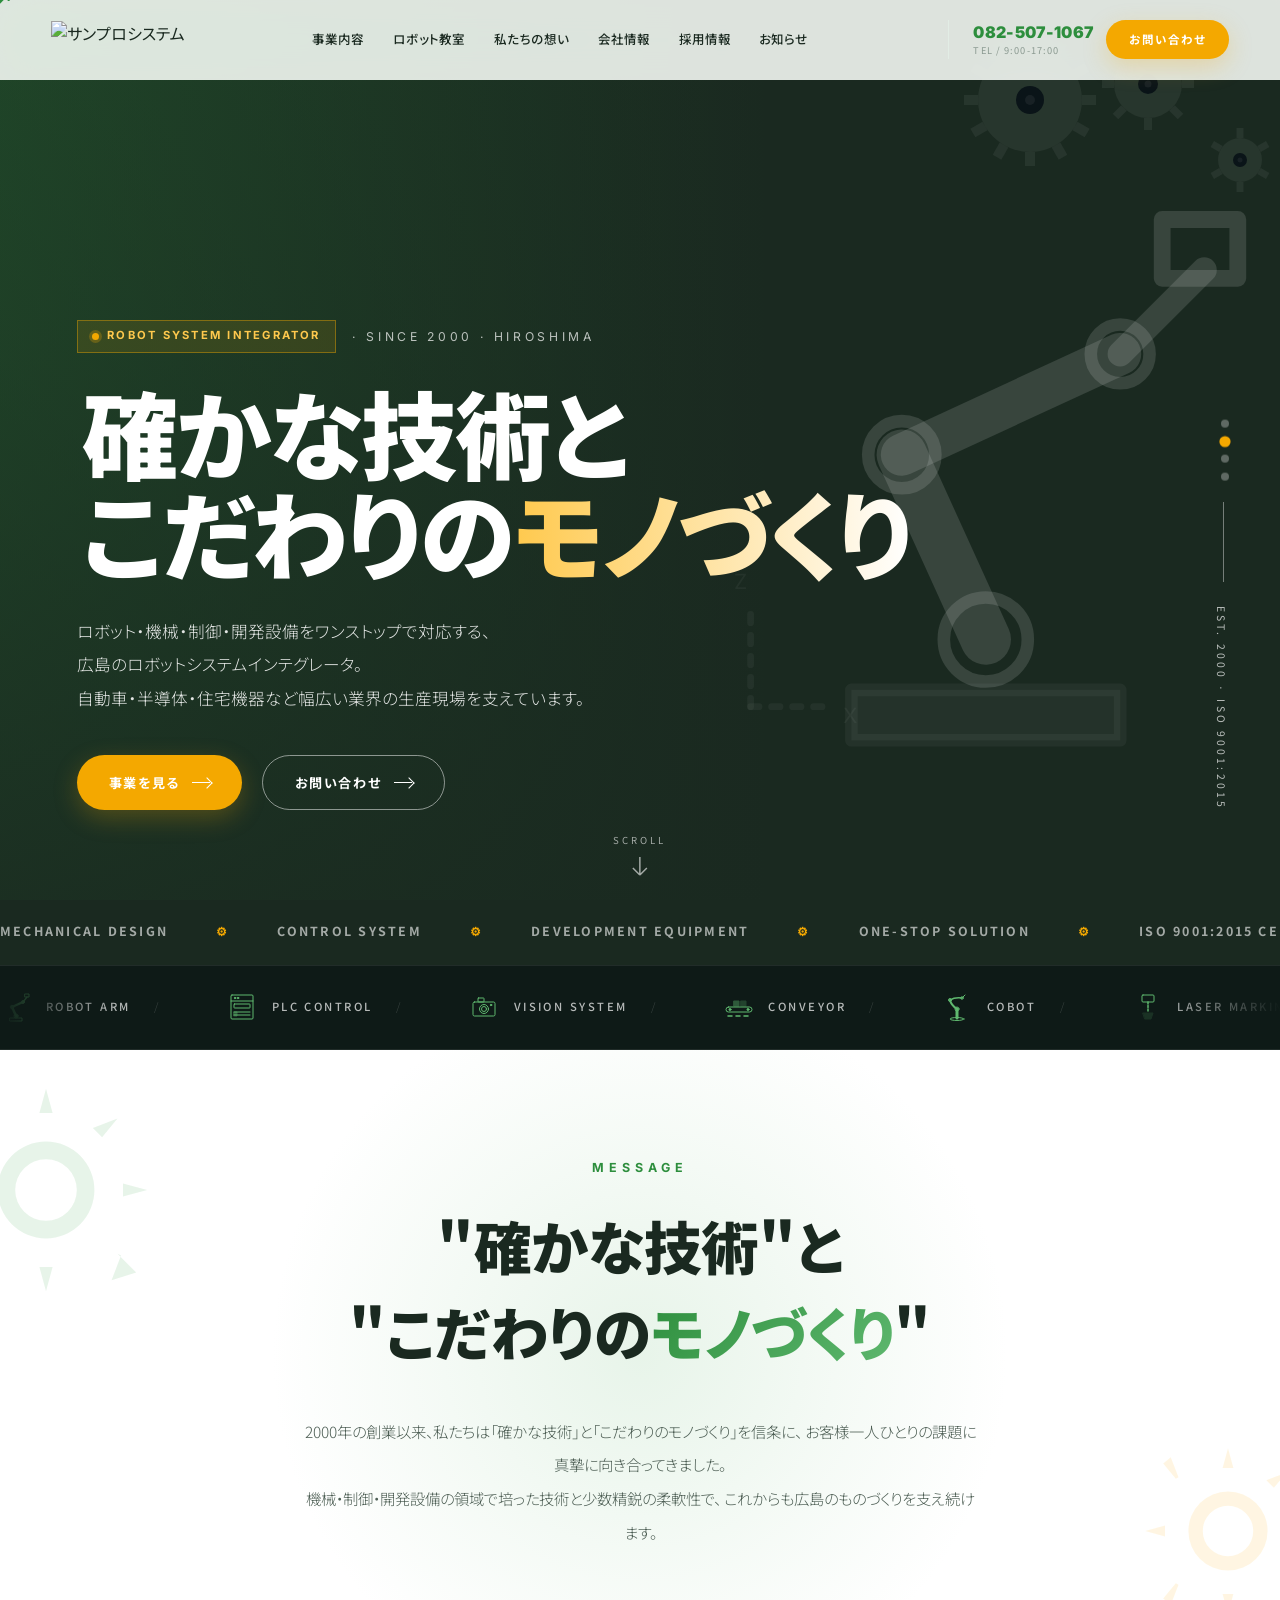
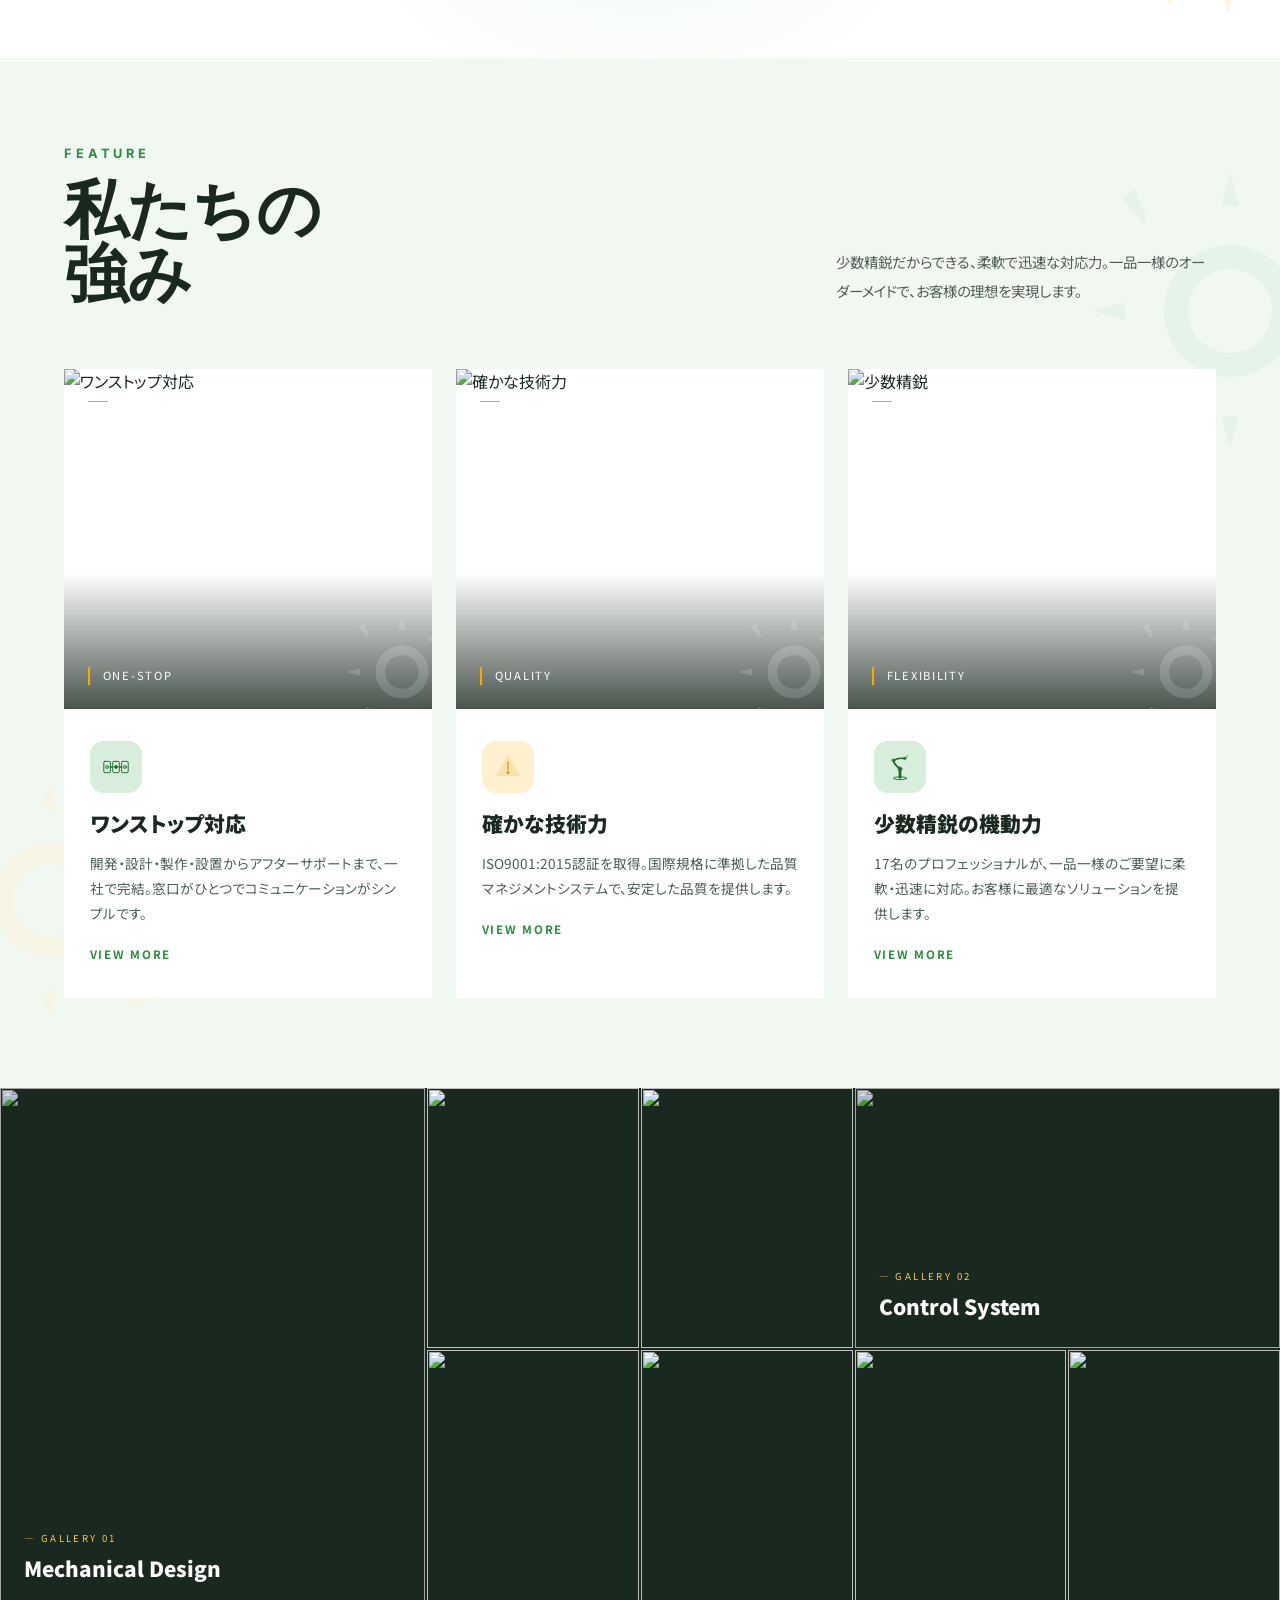
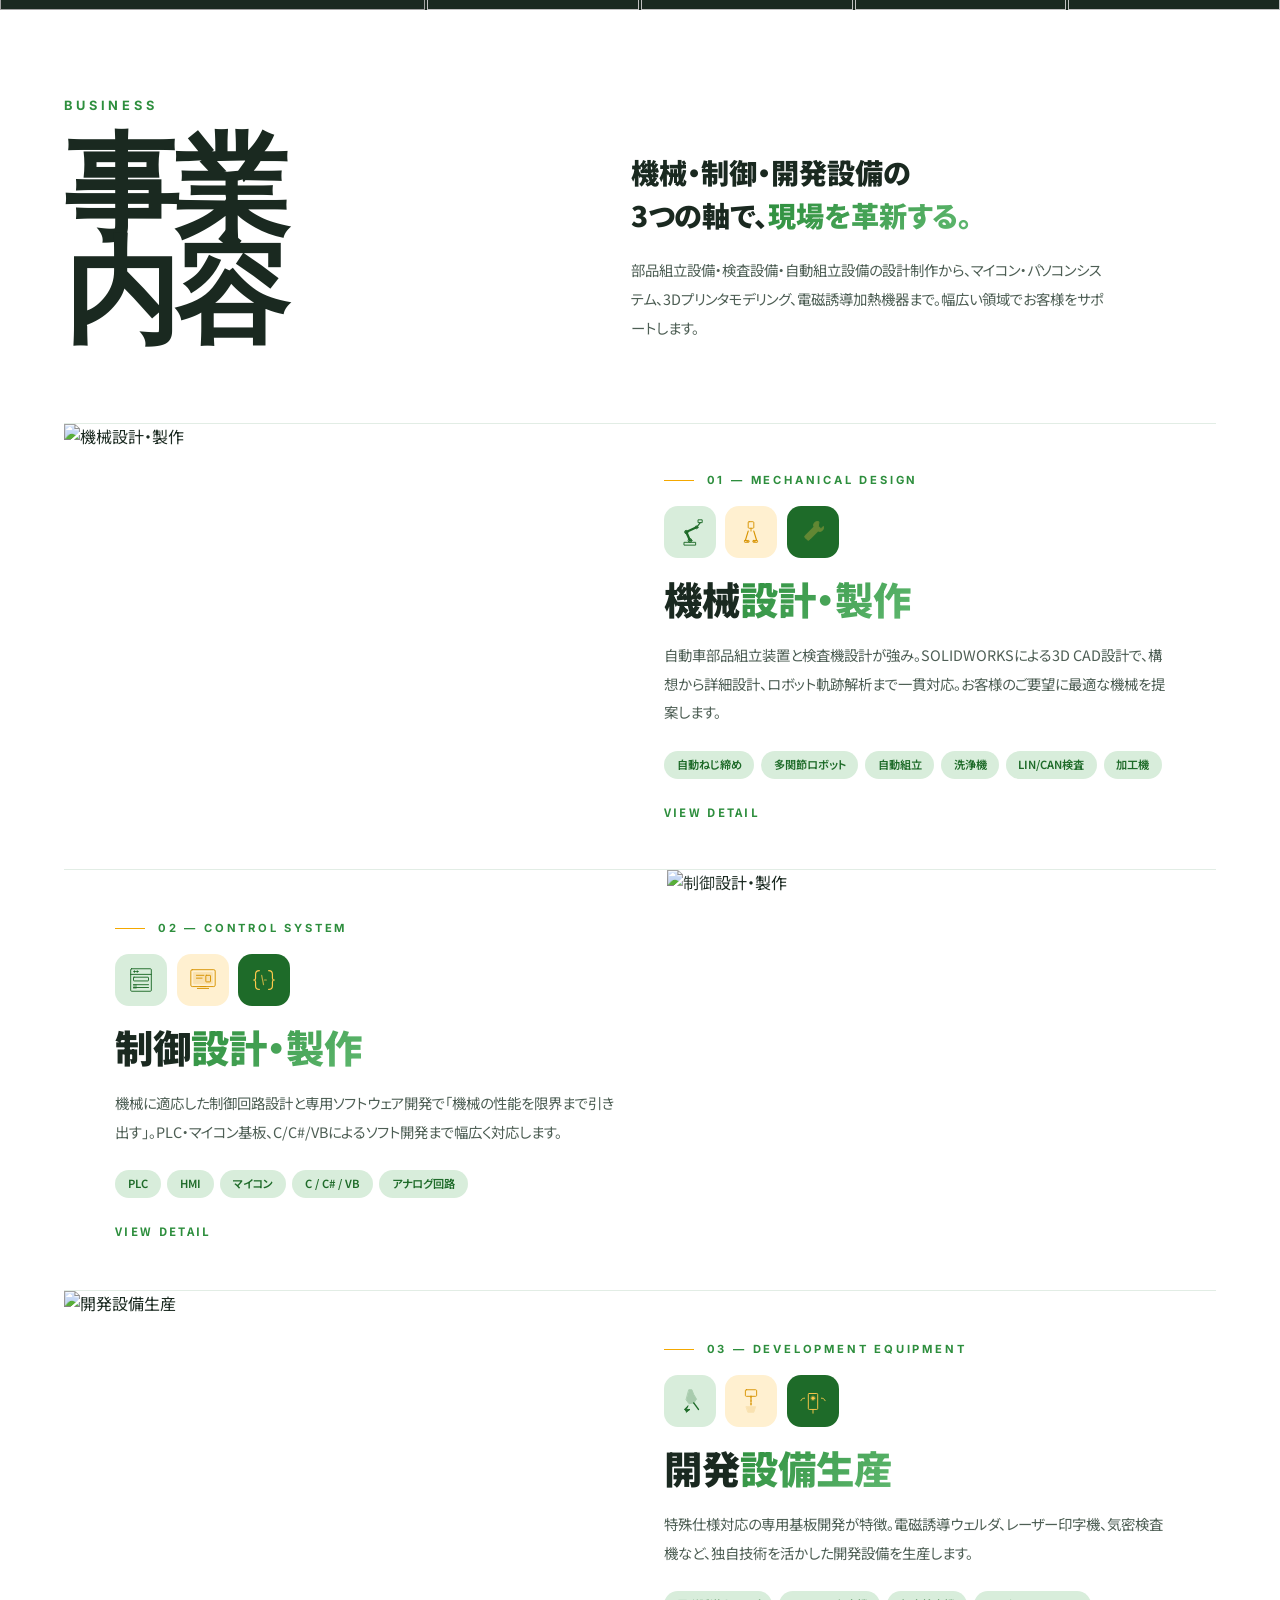
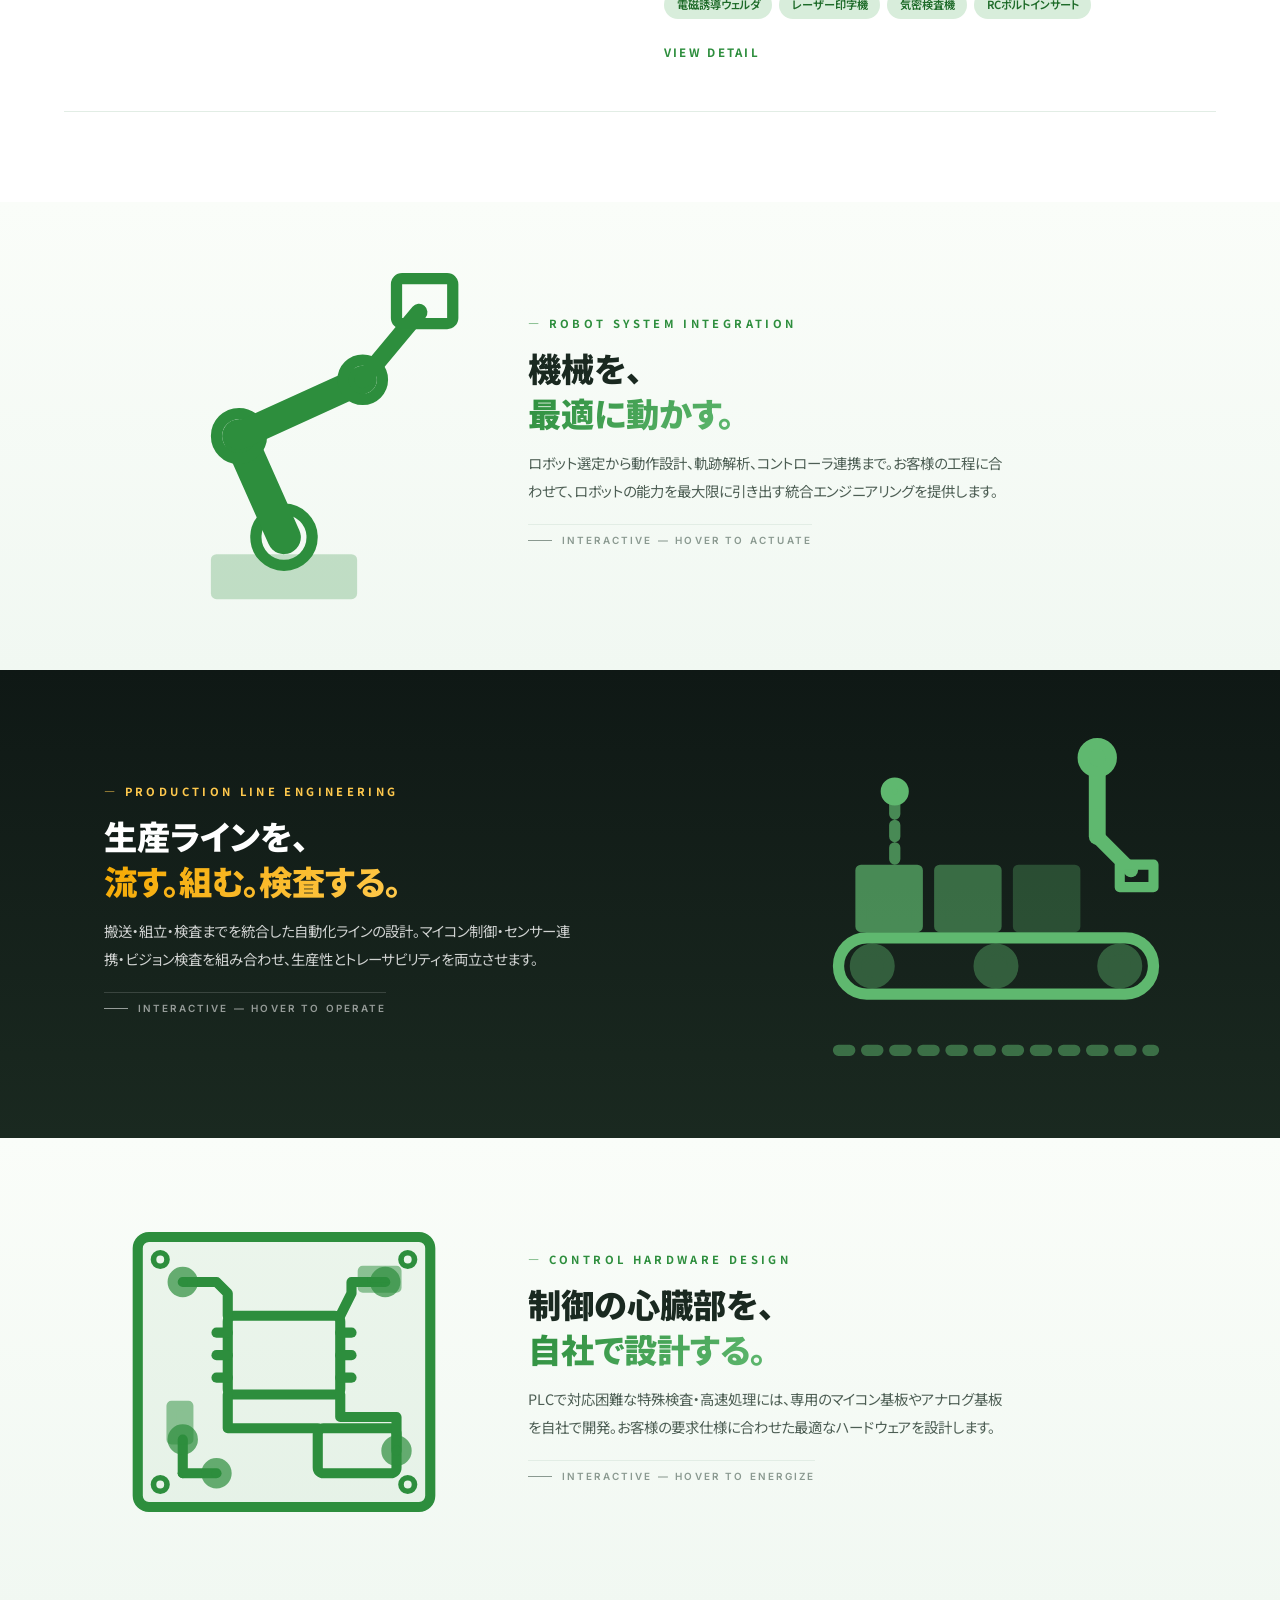
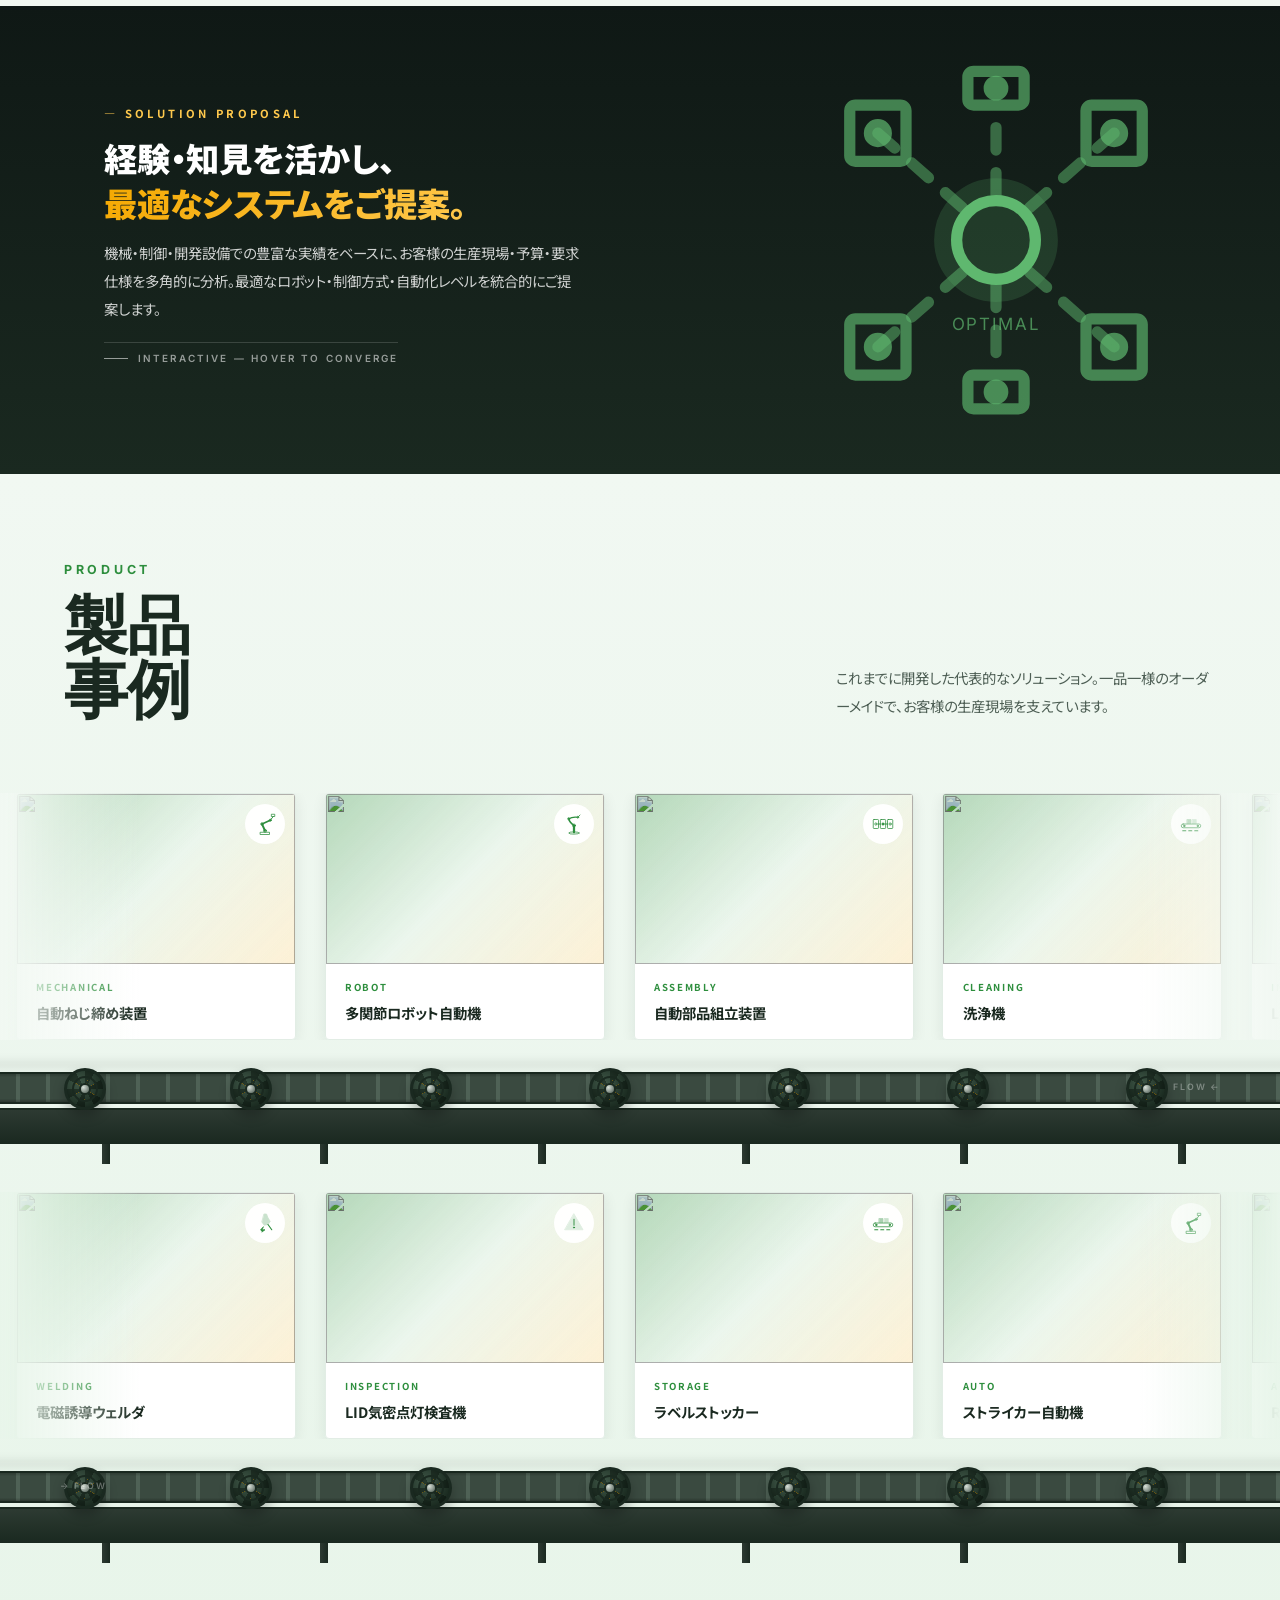
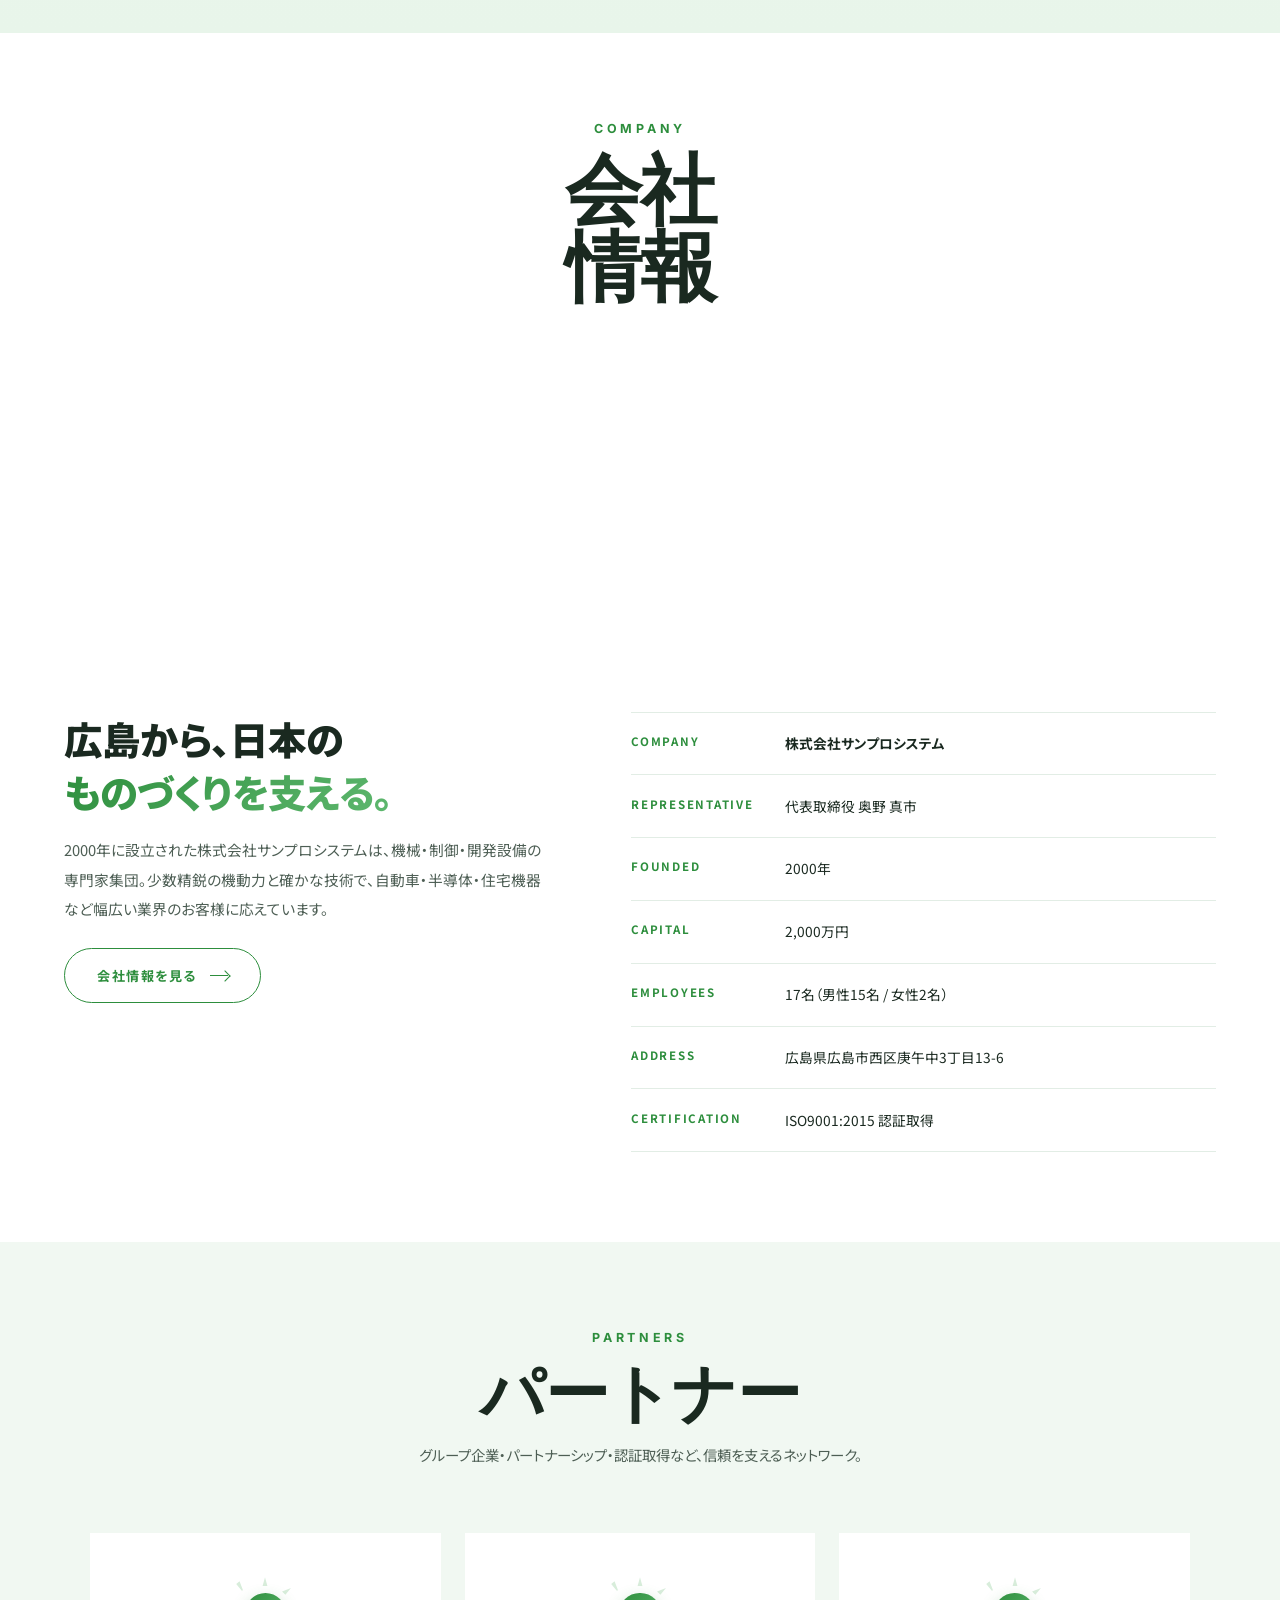
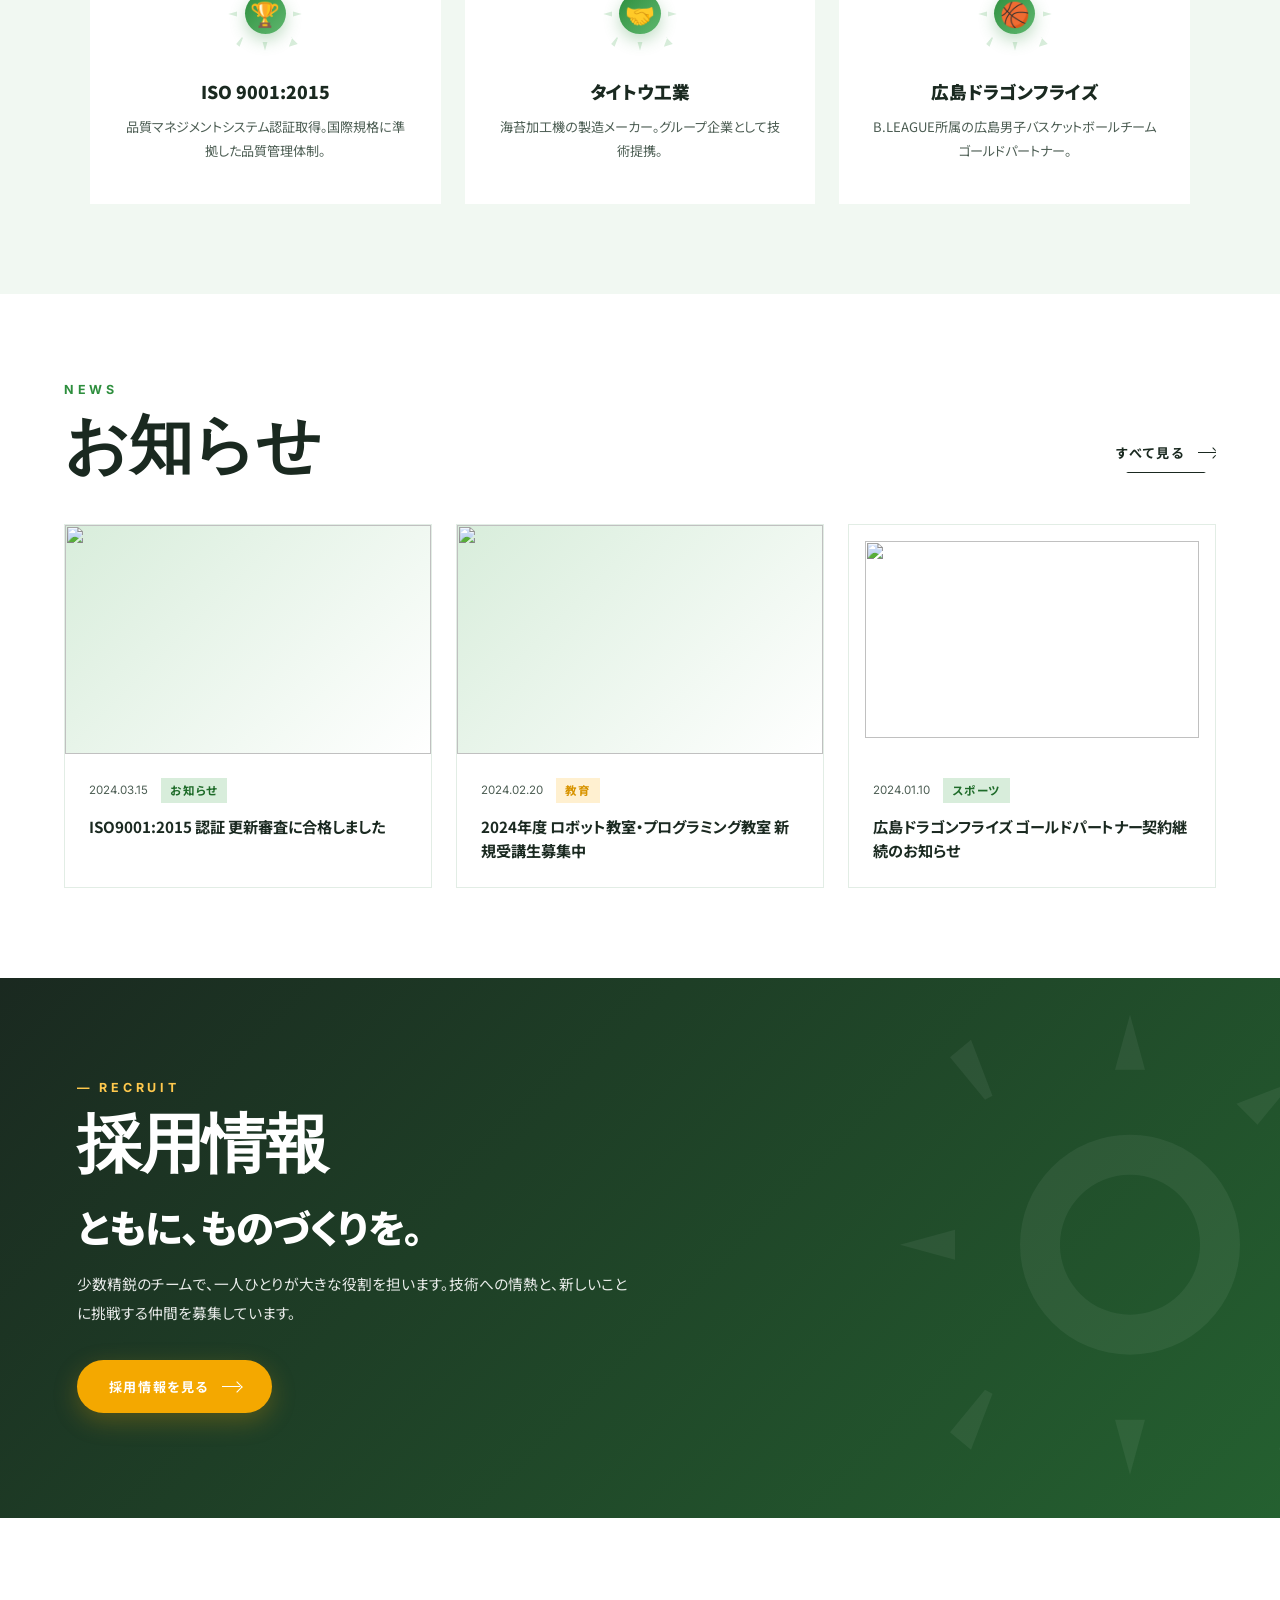
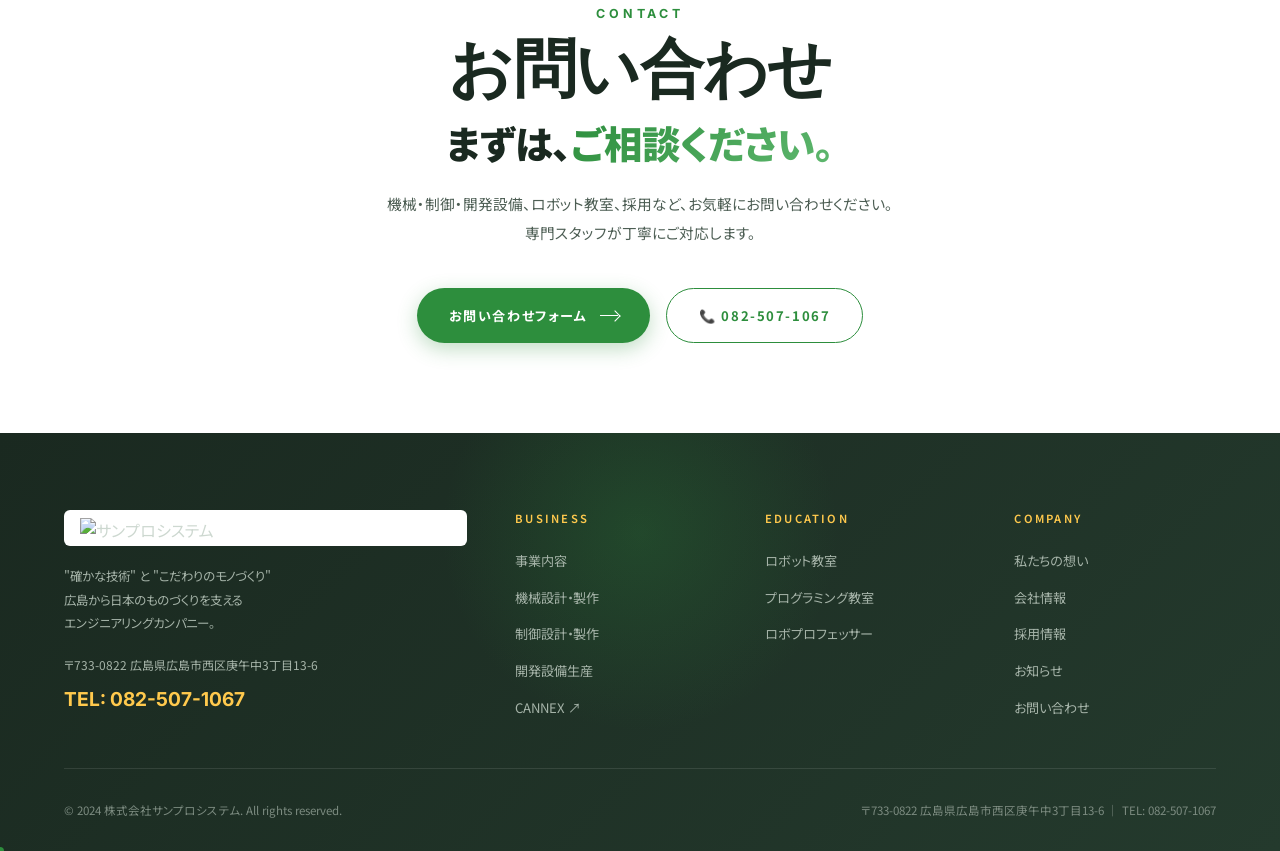
==== index.html @ 873d28c5 "chore: 全HTMLにキャッシュバスター ?v=2 を付与 全8ページの style.css / main.js 参照に ?v=2 を追加。 ブラウザがアセットを強制的に再取得し、最新のスパナカー" ====
<!DOCTYPE html>
<html lang="ja">
<head>
<meta charset="UTF-8">
<meta name="viewport" content="width=device-width, initial-scale=1.0">
<title>株式会社サンプロシステム | 確かな技術とこだわりのモノづくり</title>
<meta name="description" content="広島県広島市の株式会社サンプロシステム。機械設計・制御設計・開発設備生産をワンストップで対応。ISO9001:2015認証取得。">
<link rel="preconnect" href="https://fonts.googleapis.com">
<link href="https://fonts.googleapis.com/css2?family=Noto+Sans+JP:wght@300;400;500;700;900&family=Inter:wght@300;400;500;700;900&display=swap" rel="stylesheet">
<link rel="stylesheet" href="assets/css/style.css?v=2">
<style>
/* HERO */
#hero{position:relative;height:100vh;min-height:680px;overflow:hidden;background:#1a2920}
.hero-slides{position:absolute;inset:0;z-index:0}
.hero-slide{position:absolute;inset:0;background-size:cover;background-position:center;opacity:0;transition:opacity 2s ease;transform:scale(1.08)}
.hero-slide.active{opacity:1;animation:heroZ 10s ease-in-out infinite alternate}
@keyframes heroZ{from{transform:scale(1.05)}to{transform:scale(1.12)}}
.hero-overlay{
  position:absolute;inset:0;z-index:1;
  background:
    linear-gradient(180deg, rgba(26,41,32,.3) 0%, rgba(26,41,32,.45) 40%, rgba(26,41,32,.85) 100%),
    linear-gradient(90deg, rgba(45,142,61,.4) 0%, transparent 60%);
}

/* Meshing gear pair in hero (replaces sun-like decoration) */
.hero-gear-mesh{
  position:absolute;top:-60px;right:-60px;z-index:1;pointer-events:none;
  color:rgba(255,255,255,.06);
}
.hero-gear-mesh svg{display:block;width:440px;height:340px;overflow:visible}
.hero-gear-mesh .g-a{transform-box:fill-box;transform-origin:130px 160px;animation:gearSpin 30s linear infinite}
.hero-gear-mesh .g-b{transform-box:fill-box;transform-origin:248px 144px;animation:gearSpin 20s linear infinite reverse}
.hero-gear-mesh .g-c{transform-box:fill-box;transform-origin:340px 220px;animation:gearSpin 14s linear infinite}
@media(max-width:1100px){.hero-gear-mesh{opacity:.5}}
@media(max-width:768px){.hero-gear-mesh{display:none}}

/* Large robot arm — visual SIer statement */
.hero-robot{
  position:absolute;right:clamp(-2rem,2vw,3rem);top:50%;transform:translateY(-46%);
  width:clamp(380px,42vw,640px);height:clamp(380px,42vw,640px);
  z-index:1;pointer-events:none;
  color:rgba(255,255,255,.13);
  opacity:0;animation:fadeIn 1.4s 2.4s var(--ease) forwards;
}
.hero-robot svg{width:100%;height:100%;display:block;overflow:visible}
@media(max-width:1100px){.hero-robot{opacity:.06;right:-15%}}
@media(max-width:768px){.hero-robot{display:none}}

.hero-content{
  position:relative;z-index:2;height:100%;
  display:flex;flex-direction:column;justify-content:flex-end;
  padding:0 clamp(2rem,6vw,7rem) clamp(5rem,10vh,8rem);color:#fff;
}
.hero-en{font-size:clamp(.72rem,.95vw,.85rem);letter-spacing:.3em;text-transform:uppercase;color:rgba(255,255,255,.7);font-weight:400;font-family:'Inter',sans-serif;margin-bottom:1.8rem;opacity:0;animation:fadeIn .8s 1.8s var(--ease) forwards;display:flex;align-items:center;gap:1rem;flex-wrap:wrap}
.hero-tag{display:inline-flex;align-items:center;gap:.5rem;padding:.4rem .9rem;background:rgba(244,168,0,.12);border:1px solid rgba(244,168,0,.4);color:var(--yellow-light);font-size:.7rem;letter-spacing:.2em;font-weight:700}
.hero-tag::before{content:'';width:7px;height:7px;border-radius:50%;background:var(--yellow);box-shadow:0 0 0 3px rgba(244,168,0,.25)}
.hero-h1{font-size:clamp(2.6rem,7.5vw,7rem);font-weight:900;line-height:1.05;letter-spacing:-.02em}
.hero-h1 .line{display:block;overflow:hidden;padding:0 .05em}
.hero-h1 .line span{display:inline-block;transform:translateY(110%);animation:slideUp 1.1s var(--ease) forwards}
.hero-h1 .line:nth-child(1) span{animation-delay:2s}
.hero-h1 .line:nth-child(2) span{animation-delay:2.15s}
.hero-h1 .em{background:linear-gradient(90deg, var(--yellow-light), #fff);-webkit-background-clip:text;-webkit-text-fill-color:transparent}
@keyframes slideUp{to{transform:none}}
@keyframes fadeIn{from{opacity:0}to{opacity:1}}

.hero-sub{margin-top:2rem;font-size:clamp(.9rem,1.3vw,1.05rem);color:rgba(255,255,255,.88);line-height:2;max-width:540px;font-weight:300;opacity:0;animation:fadeIn .8s 2.6s var(--ease) forwards}
.hero-ctas{display:flex;gap:1.2rem;margin-top:2.5rem;opacity:0;animation:fadeIn .8s 2.8s var(--ease) forwards;flex-wrap:wrap}

.hero-side-info{position:absolute;right:clamp(2rem,4vw,4rem);bottom:clamp(5rem,10vh,8rem);z-index:2;writing-mode:vertical-rl;font-size:.65rem;letter-spacing:.3em;color:rgba(255,255,255,.7);opacity:0;animation:fadeIn .8s 3.2s forwards}
.hero-side-info::before{content:'';display:inline-block;width:1px;height:80px;background:rgba(255,255,255,.4);margin-bottom:1.5rem;vertical-align:middle}

.hero-pager{position:absolute;right:clamp(2rem,4vw,4rem);top:50%;transform:translateY(-50%);z-index:2;display:flex;flex-direction:column;gap:.6rem;opacity:0;animation:fadeIn .8s 3.4s forwards}
.hero-pager-dot{width:8px;height:8px;border-radius:50%;background:rgba(255,255,255,.3);cursor:pointer;transition:background .3s,transform .3s}
.hero-pager-dot.active{background:var(--yellow);transform:scale(1.4)}

.hero-scroll{position:absolute;left:50%;bottom:1.5rem;transform:translateX(-50%);z-index:2;color:rgba(255,255,255,.6);display:flex;flex-direction:column;align-items:center;gap:.5rem;font-size:.6rem;letter-spacing:.3em;text-transform:uppercase;opacity:0;animation:fadeIn .8s 3.6s forwards}
.hero-scroll svg{animation:bounceY 2s ease-in-out infinite}
@keyframes bounceY{0%,100%{transform:translateY(0)}50%{transform:translateY(8px)}}

/* MARQUEE */
.marquee-section{overflow:hidden;padding:1.4rem 0;background:#1a2920;color:#fff}
.marquee-track{display:flex;gap:3rem;white-space:nowrap;animation:marquee 35s linear infinite}
.marquee-track span{font-size:.78rem;font-weight:700;letter-spacing:.18em;text-transform:uppercase;color:rgba(255,255,255,.6)}
.marquee-track span.dot{color:var(--yellow)}
@keyframes marquee{from{transform:translateX(0)}to{transform:translateX(-50%)}}

/* MESSAGE */
#message{padding:clamp(6rem,12vh,10rem) 0;background:#fff;text-align:center;position:relative;overflow:hidden}
#message::before{content:'';position:absolute;top:50%;left:50%;transform:translate(-50%,-50%);width:800px;height:800px;border-radius:50%;background:radial-gradient(circle, var(--green-soft), transparent 65%);opacity:.6;pointer-events:none}
.msg-gear{position:absolute;color:var(--green-soft);opacity:.6}
.msg-gear.g1{top:5%;left:-5%}
.msg-gear.g2{bottom:5%;right:-3%;color:var(--yellow-soft)}
.msg-gear svg{animation:gearSpin 30s linear infinite}
.msg-gear.g2 svg{animation-direction:reverse}
.msg-en{font-size:clamp(.65rem,1vw,.78rem);letter-spacing:.4em;text-transform:uppercase;color:var(--green);font-weight:700;font-family:'Inter',sans-serif;margin-bottom:1.5rem;position:relative}
.msg-title{font-size:clamp(1.8rem,4.5vw,4rem);font-weight:900;line-height:1.5;letter-spacing:-.01em;position:relative;color:var(--text)}
.msg-title .em{background:var(--grad);-webkit-background-clip:text;-webkit-text-fill-color:transparent}
.msg-title .em-y{background:var(--grad-y);-webkit-background-clip:text;-webkit-text-fill-color:transparent}
.msg-desc{font-size:clamp(.92rem,1.2vw,1.05rem);color:var(--text-soft);line-height:2.2;margin-top:2.5rem;max-width:680px;margin-left:auto;margin-right:auto;position:relative;font-weight:300}

/* FEATURE */
#feature{padding:clamp(5rem,10vh,9rem) 0;background:var(--bg-soft);position:relative;overflow:hidden}
.feature-bg-gear{position:absolute;color:var(--green-soft);opacity:.4;pointer-events:none}
.feature-bg-gear.g1{top:10%;right:-100px}
.feature-bg-gear.g2{bottom:5%;left:-80px;color:var(--yellow-soft)}
.feature-bg-gear svg{animation:gearSpin 40s linear infinite}
.feature-head{display:flex;justify-content:space-between;align-items:flex-end;margin-bottom:4rem;flex-wrap:wrap;gap:1.5rem;position:relative}
.feature-head-en{font-size:clamp(2.5rem,5vw,5rem);font-weight:900;line-height:1;color:var(--text);letter-spacing:-.02em;font-family:'Inter',sans-serif}
.feature-head-en small{display:block;font-size:.8rem;letter-spacing:.3em;color:var(--green);font-weight:700;margin-bottom:1rem;text-transform:uppercase}
.feature-head p{font-size:.9rem;color:var(--text-soft);line-height:1.95;max-width:380px}
.feature-grid{display:grid;grid-template-columns:repeat(3,1fr);gap:1.5rem;position:relative}
.feature-card{position:relative;background:#fff;overflow:hidden;transition:transform .5s var(--ease),box-shadow .5s}
.feature-card:hover{transform:translateY(-12px);box-shadow:var(--shadow-lg)}
.feature-img{position:relative;height:340px;overflow:hidden}
.feature-img img{width:100%;height:100%;object-fit:cover;transition:transform .9s var(--ease)}
.feature-card:hover .feature-img img{transform:scale(1.1)}
.feature-img::after{content:'';position:absolute;inset:0;background:linear-gradient(to bottom, transparent 60%, rgba(26,41,32,.8) 100%)}
.feature-img-gear{position:absolute;bottom:-30px;right:-30px;color:rgba(255,255,255,.15);z-index:1;transition:transform .8s var(--ease),color .4s}
.feature-card:hover .feature-img-gear{transform:rotate(60deg);color:rgba(244,168,0,.3)}
.feature-img-gear svg{animation:gearSpin 15s linear infinite}
.feature-num{position:absolute;top:1.5rem;left:1.5rem;font-size:.7rem;letter-spacing:.2em;color:#fff;font-weight:700;font-family:'Inter',sans-serif;z-index:2}
.feature-num::before{content:'';display:inline-block;width:20px;height:1px;background:var(--yellow);margin-right:.6rem;vertical-align:middle}
.feature-tag{position:absolute;bottom:1.5rem;left:1.5rem;z-index:2;font-size:.7rem;letter-spacing:.15em;color:#fff;text-transform:uppercase;border-left:2px solid var(--yellow);padding-left:.8rem}
.feature-body{padding:2rem 1.6rem;background:#fff}
.feature-body h3{font-size:1.3rem;font-weight:900;line-height:1.4;margin-bottom:.8rem;color:var(--text)}
.feature-body p{font-size:.85rem;color:var(--text-soft);line-height:1.85}
.feature-link{display:inline-flex;align-items:center;gap:.5rem;margin-top:1.2rem;font-size:.72rem;font-weight:700;letter-spacing:.15em;text-transform:uppercase;color:var(--green);transition:gap .3s,color .3s}
.feature-card:hover .feature-link{gap:.9rem;color:var(--yellow-dark)}

/* BUSINESS */
#business{padding:clamp(5rem,10vh,9rem) 0;background:#fff;position:relative;overflow:hidden}
.biz-intro{display:grid;grid-template-columns:1fr 1.2fr;gap:5rem;align-items:end;margin-bottom:5rem;position:relative}
.biz-intro-big{font-size:clamp(4rem,9vw,9rem);font-weight:900;line-height:.9;color:var(--text);letter-spacing:-.04em;font-family:'Inter',sans-serif}
.biz-intro-big small{display:block;font-size:.8rem;letter-spacing:.3em;color:var(--green);font-weight:700;margin-bottom:1.5rem;text-transform:uppercase}
.biz-intro-text h3{font-size:clamp(1.3rem,2.2vw,1.8rem);font-weight:900;line-height:1.55;margin-bottom:1.2rem}
.biz-intro-text h3 .em{background:var(--grad);-webkit-background-clip:text;-webkit-text-fill-color:transparent}
.biz-intro-text p{font-size:.9rem;color:var(--text-soft);line-height:2;max-width:480px}

.biz-list{display:flex;flex-direction:column;gap:0}
.biz-item{display:grid;grid-template-columns:1fr 1.1fr;align-items:stretch;position:relative;overflow:hidden;border-top:1px solid var(--border)}
.biz-item:last-child{border-bottom:1px solid var(--border)}
.biz-item.rev{grid-template-columns:1.1fr 1fr}
.biz-item.rev .biz-item-img{order:2}
.biz-item.rev .biz-item-body{order:1}
.biz-item-img{position:relative;overflow:hidden;height:420px}
.biz-item-img img{width:100%;height:100%;object-fit:cover;transition:transform 1.2s var(--ease)}
.biz-item:hover .biz-item-img img{transform:scale(1.05)}
.biz-item-img-gear{position:absolute;top:-30px;right:-30px;color:rgba(255,255,255,.15);z-index:2;transition:transform 1s var(--ease)}
.biz-item:hover .biz-item-img-gear{transform:rotate(120deg)}
.biz-item.rev .biz-item-img-gear{right:auto;left:-30px}
.biz-item-img-gear svg{animation:gearSpin 20s linear infinite}
.biz-item-body{padding:3rem clamp(1.5rem,4vw,3.5rem);display:flex;flex-direction:column;justify-content:center;background:#fff}
.biz-item-num{font-size:.7rem;letter-spacing:.25em;color:var(--green);font-weight:700;font-family:'Inter',sans-serif;margin-bottom:1rem}
.biz-item-num::before{content:'';display:inline-block;width:30px;height:1px;background:var(--yellow);margin-right:.8rem;vertical-align:middle}
.biz-item-body h3{font-size:clamp(1.5rem,3vw,2.4rem);font-weight:900;line-height:1.25;margin-bottom:1.2rem;color:var(--text)}
.biz-item-body h3 .em{background:var(--grad);-webkit-background-clip:text;-webkit-text-fill-color:transparent}
.biz-item-body p{font-size:.9rem;color:var(--text-soft);line-height:2;margin-bottom:1.5rem}
.biz-tags{display:flex;flex-wrap:wrap;gap:.4rem;margin-bottom:1.5rem}
.biz-tags span{font-size:.7rem;color:var(--green-dark);background:var(--green-soft);padding:.3rem .8rem;border-radius:100px;font-weight:600;transition:background .3s,color .3s}
.biz-tags span:hover{background:var(--yellow);color:#fff}
.biz-arrow{display:inline-flex;align-items:center;gap:.6rem;font-size:.72rem;letter-spacing:.2em;text-transform:uppercase;color:var(--green);font-weight:700;transition:gap .3s,color .3s}
.biz-arrow:hover{gap:1rem;color:var(--yellow-dark)}

/* PRODUCT - Two-row conveyor with packages on belt */
#product{padding:clamp(5rem,10vh,9rem) 0;background:linear-gradient(180deg, var(--bg-soft) 0%, #e8f5ea 100%);position:relative;overflow:hidden}

/* Conveyor stage wraps marquee + belt */
.conveyor-stage{
  position:relative;padding:1.5rem 0 6.5rem;
}
.conveyor-stage + .conveyor-stage{padding-top:3rem}

/* Marquee containing the "packages" */
.prod-marquee{
  overflow:hidden;padding:0;position:relative;z-index:2;
}
.prod-marquee::before,.prod-marquee::after{
  content:'';position:absolute;top:0;bottom:0;width:140px;z-index:4;pointer-events:none;
}
.prod-marquee::before{left:0;background:linear-gradient(to right, var(--bg-soft), transparent)}
.prod-marquee::after{right:0;background:linear-gradient(to left, var(--bg-soft), transparent)}
.conveyor-stage:nth-child(odd) .prod-marquee::before{background:linear-gradient(to right, #e8f5ea, transparent)}
.conveyor-stage:nth-child(odd) .prod-marquee::after{background:linear-gradient(to left, #e8f5ea, transparent)}
.prod-track{display:flex;gap:1.8rem;width:max-content;will-change:transform;padding:0 1rem}
.track-l{animation:prodMarqueeL 50s linear infinite}
.track-r{animation:prodMarqueeR 50s linear infinite}
@keyframes prodMarqueeL{from{transform:translateX(0)}to{transform:translateX(-50%)}}
@keyframes prodMarqueeR{from{transform:translateX(-50%)}to{transform:translateX(0)}}
.conveyor-stage:hover .prod-track,.conveyor-stage:hover .belt-surface,.conveyor-stage:hover .belt-roller-inner{animation-play-state:paused}

/* Conveyor belt visual */
.conveyor-belt{
  position:absolute;bottom:0;left:0;right:0;height:90px;z-index:1;
  pointer-events:none;
}
/* Top surface of belt (the moving treads) */
.belt-surface{
  position:absolute;top:18px;left:-40px;right:-40px;height:32px;
  background:
    linear-gradient(180deg, rgba(0,0,0,.18) 0%, transparent 12%, transparent 88%, rgba(0,0,0,.25) 100%),
    repeating-linear-gradient(90deg, #3a4a40 0px, #3a4a40 26px, #4f6256 26px, #4f6256 30px);
  border-top:2px solid #1a2920;border-bottom:2px solid #1a2920;
  animation:beltL 1.5s linear infinite;
  background-size:auto, 30px auto;
}
.belt-surface.right{animation:beltR 1.5s linear infinite}
@keyframes beltL{from{background-position:0 0, 0 0}to{background-position:0 0, -30px 0}}
@keyframes beltR{from{background-position:0 0, -30px 0}to{background-position:0 0, 0 0}}
.belt-surface::before{
  /* shadow under packages */
  content:'';position:absolute;top:-12px;left:0;right:0;height:8px;
  background:linear-gradient(to bottom, rgba(0,0,0,.15), transparent);
  filter:blur(4px);
}

/* Rollers (the round wheels) */
.belt-roller{
  position:absolute;top:14px;width:42px;height:42px;
  z-index:2;
}
.belt-roller-inner{
  width:100%;height:100%;border-radius:50%;
  background:
    radial-gradient(circle at 35% 35%, #6d7d72 0%, #3a4a40 60%, #1a2920 100%),
    repeating-conic-gradient(from 0deg, #2d3a32 0deg 30deg, #4a5950 30deg 60deg);
  background-blend-mode:overlay;
  border:3px solid #1a2920;
  box-shadow:0 6px 12px rgba(0,0,0,.25);
  animation:rollerL 0.9s linear infinite;
}
.belt-roller-inner.right{animation:rollerR 0.9s linear infinite}
.belt-roller-inner::before{
  /* spokes */
  content:'';position:absolute;inset:8px;border-radius:50%;
  background:
    conic-gradient(from 0deg, transparent 0deg 15deg, rgba(244,168,0,.35) 15deg 18deg, transparent 18deg 60deg, rgba(244,168,0,.35) 60deg 63deg, transparent 63deg 120deg, rgba(244,168,0,.35) 120deg 123deg, transparent 123deg 180deg, rgba(244,168,0,.35) 180deg 183deg, transparent 183deg 240deg, rgba(244,168,0,.35) 240deg 243deg, transparent 243deg 300deg, rgba(244,168,0,.35) 300deg 303deg, transparent 303deg 360deg);
  border:2px solid #1a2920;
}
.belt-roller-inner::after{
  /* center bolt */
  content:'';position:absolute;top:50%;left:50%;transform:translate(-50%,-50%);
  width:8px;height:8px;border-radius:50%;
  background:radial-gradient(circle at 30% 30%, #d8e0d8, #4a5950);
  box-shadow:0 0 0 2px #1a2920;
}
@keyframes rollerL{from{transform:rotate(0deg)}to{transform:rotate(-360deg)}}
@keyframes rollerR{from{transform:rotate(0deg)}to{transform:rotate(360deg)}}

/* Position rollers along the belt - we'll place several across */
.belt-roller.r1{left:5%}.belt-roller.r2{left:18%}.belt-roller.r3{left:32%}
.belt-roller.r4{left:46%}.belt-roller.r5{left:60%}.belt-roller.r6{left:74%}
.belt-roller.r7{left:88%}

/* Belt frame/legs */
.belt-frame{
  position:absolute;bottom:0;left:0;right:0;height:36px;z-index:0;
  background:linear-gradient(180deg, #2d3a32 0%, #1a2920 100%);
  border-top:2px solid #1a2920;
}
.belt-leg{
  position:absolute;bottom:-20px;width:8px;height:20px;
  background:linear-gradient(90deg, #2d3a32, #1a2920);
  z-index:0;
}
.belt-leg.l1{left:8%}.belt-leg.l2{left:25%}.belt-leg.l3{left:42%}
.belt-leg.l4{left:58%}.belt-leg.l5{left:75%}.belt-leg.l6{left:92%}

/* Direction indicator (muted, monochrome) */
.belt-dir{
  position:absolute;top:26px;font-size:.55rem;color:rgba(255,255,255,.35);
  font-family:'Inter',sans-serif;font-weight:600;letter-spacing:.2em;
  z-index:3;pointer-events:none;text-transform:uppercase;
}
.belt-dir.l{right:60px}.belt-dir.r{left:60px}

/* Refined product card — industrial catalog style */
.prod-card-m{
  flex:0 0 280px;display:block;
  background:#fff;border-radius:4px;overflow:hidden;
  border:1px solid var(--border);
  box-shadow:0 4px 14px rgba(26,41,32,.08);
  transition:transform .4s var(--ease),box-shadow .4s,border-color .4s;
  text-decoration:none;position:relative;
}
.prod-card-m:hover{transform:translateY(-6px);box-shadow:0 10px 22px rgba(26,41,32,.15);border-color:var(--green-light)}
.pm-img{height:170px;overflow:hidden;position:relative;background:linear-gradient(135deg,var(--green-soft),#fff)}
.pm-img img{width:100%;height:100%;object-fit:cover;transition:transform .8s var(--ease);filter:saturate(.9) brightness(.92)}
.prod-card-m:hover .pm-img img{transform:scale(1.1);filter:saturate(1.1) brightness(1)}
.pm-img::after{content:'';position:absolute;inset:0;background:linear-gradient(135deg, rgba(45,142,61,.25), transparent 50%, rgba(244,168,0,.2));mix-blend-mode:multiply;transition:opacity .4s;opacity:.8}
.prod-card-m:hover .pm-img::after{opacity:.3}
.pm-pic{
  position:absolute;top:10px;right:10px;width:40px;height:40px;z-index:2;
  background:rgba(255,255,255,.95);backdrop-filter:blur(6px);
  border-radius:50%;padding:8px;color:var(--green);
  transition:transform .5s var(--ease-bounce),background .3s,color .3s;
}
.prod-card-m:hover .pm-pic{transform:rotate(360deg) scale(1.1);background:var(--yellow);color:#fff}
.pm-pic svg{width:100%;height:100%}
.pm-body{padding:1rem 1.2rem}
.pm-body .cat{font-size:.6rem;letter-spacing:.18em;color:var(--green);font-weight:700;text-transform:uppercase;margin-bottom:.4rem}
.pm-body h4{font-size:.9rem;font-weight:700;color:var(--text);line-height:1.5}

/* ───── LARGE SI ILLUSTRATIONS (between sections) ───── */
.si-illust{
  position:relative;width:100%;
  background:linear-gradient(180deg, var(--bg) 0%, var(--bg-soft) 100%);
  overflow:hidden;padding:clamp(3rem,6vh,5rem) 0;
  display:flex;align-items:center;justify-content:center;min-height:280px;
}
.si-illust.dark{background:linear-gradient(180deg, #0f1815 0%, #1a2920 100%)}
.si-illust-content{
  display:flex;align-items:center;justify-content:center;gap:clamp(2rem,5vw,5rem);
  flex-wrap:wrap;max-width:1200px;width:100%;padding:0 clamp(1.5rem,5vw,4rem);
}
.si-svg{
  width:clamp(220px,30vw,360px);height:clamp(220px,30vw,360px);
  color:var(--green);cursor:pointer;flex-shrink:0;
  transition:transform .5s var(--ease),color .4s;
}
.si-svg:hover{color:var(--yellow-dark)}
.si-illust.dark .si-svg{color:var(--green-light)}
.si-illust.dark .si-svg:hover{color:var(--yellow-light)}

/* Robot arm illustration - parts animate on hover */
.si-svg.robot-arm .base{transition:transform .5s var(--ease)}
.si-svg.robot-arm .j1{transform-origin:32px 50px;transition:transform .8s var(--ease)}
.si-svg.robot-arm .j2{transform-origin:24px 32px;transition:transform .8s var(--ease) .1s}
.si-svg.robot-arm .j3{transform-origin:46px 22px;transition:transform .8s var(--ease) .2s}
.si-svg.robot-arm:hover .j1{transform:rotate(-12deg)}
.si-svg.robot-arm:hover .j2{transform:rotate(18deg)}
.si-svg.robot-arm:hover .j3{transform:rotate(-25deg)}

/* Conveyor illustration */
.si-svg.conveyor .box{transition:transform 1s linear}
.si-svg.conveyor:hover .box1{transform:translateX(28px)}
.si-svg.conveyor:hover .box2{transform:translateX(28px)}
.si-svg.conveyor:hover .box3{transform:translateX(28px)}
.si-svg.conveyor .wheel{transform-origin:center;transition:transform 2s linear}
.si-svg.conveyor:hover .wheel{transform:rotate(360deg)}

/* PCB pulse */
.si-svg.pcb .node{transition:fill .3s,opacity .3s;opacity:.7}
.si-svg.pcb:hover .node{opacity:1;animation:pcbPulse 1.5s ease-in-out infinite alternate}
@keyframes pcbPulse{from{fill:currentColor;filter:drop-shadow(0 0 0 currentColor)}to{fill:var(--yellow);filter:drop-shadow(0 0 6px var(--yellow))}}
.si-svg.pcb .trace{stroke-dasharray:200;stroke-dashoffset:0;transition:stroke-dashoffset 1.5s var(--ease)}
.si-svg.pcb:hover .trace{stroke-dashoffset:-200}

/* Proposal — components converge on central optimal solution */
.si-svg.proposal .comp{transition:transform .8s var(--ease),opacity .5s;opacity:.65}
.si-svg.proposal:hover .comp{opacity:1}
.si-svg.proposal:hover .c1{transform:translate(3px,3px)}
.si-svg.proposal:hover .c2{transform:translate(-3px,3px)}
.si-svg.proposal:hover .c3{transform:translate(3px,-3px)}
.si-svg.proposal:hover .c4{transform:translate(-3px,-3px)}
.si-svg.proposal:hover .c5{transform:translate(0,3px)}
.si-svg.proposal:hover .c6{transform:translate(0,-3px)}
.si-svg.proposal .link{stroke-dasharray:4 4;stroke-dashoffset:0;transition:stroke-dashoffset 0s,opacity .4s;opacity:.5}
.si-svg.proposal:hover .link{opacity:1;animation:linkFlow 1.2s linear infinite}
@keyframes linkFlow{from{stroke-dashoffset:0}to{stroke-dashoffset:-16}}
.si-svg.proposal .hub{transform-origin:center;transition:transform .6s var(--ease-bounce)}
.si-svg.proposal:hover .hub{transform:scale(1.15)}
.si-svg.proposal .check{opacity:0;transition:opacity .5s .3s}
.si-svg.proposal:hover .check{opacity:1}

.si-caption{
  flex:1;min-width:240px;color:var(--text);
}
.si-illust.dark .si-caption{color:#fff}
.si-caption .si-en{font-size:.7rem;letter-spacing:.3em;color:var(--green);font-weight:700;text-transform:uppercase;margin-bottom:.8rem}
.si-illust.dark .si-caption .si-en{color:var(--yellow-light)}
.si-caption h3{font-size:clamp(1.4rem,2.6vw,2.2rem);font-weight:900;line-height:1.35;margin-bottom:.8rem}
.si-caption h3 .em{background:var(--grad);-webkit-background-clip:text;-webkit-text-fill-color:transparent}
.si-illust.dark .si-caption h3 .em{background:var(--grad-y);-webkit-background-clip:text;-webkit-text-fill-color:transparent}
.si-caption p{font-size:.9rem;color:var(--text-soft);line-height:1.95;max-width:480px}
.si-illust.dark .si-caption p{color:rgba(255,255,255,.8)}
.si-hint{
  display:inline-flex;align-items:center;gap:.6rem;
  font-size:.62rem;letter-spacing:.22em;text-transform:uppercase;
  color:var(--text-mute);font-weight:600;margin-top:1.2rem;
  padding:.5rem 0;border-top:1px solid var(--border);
  font-family:'Inter',sans-serif;
}
.si-illust.dark .si-hint{color:rgba(255,255,255,.55);border-top-color:rgba(255,255,255,.15)}
.si-hint::before{content:'';width:24px;height:1px;background:currentColor}
.prod-head{display:flex;justify-content:space-between;align-items:flex-end;margin-bottom:3rem;flex-wrap:wrap;gap:1.5rem}
.prod-head-en{font-size:clamp(2.5rem,5vw,5rem);font-weight:900;line-height:1;color:var(--text);letter-spacing:-.02em;font-family:'Inter',sans-serif}
.prod-head-en small{display:block;font-size:.78rem;letter-spacing:.3em;color:var(--green);font-weight:700;margin-bottom:1rem;text-transform:uppercase}
.prod-grid{display:grid;grid-template-columns:repeat(4,1fr);gap:1.2rem}
.prod-card{position:relative;background:#fff;overflow:hidden;cursor:pointer;transition:transform .4s var(--ease);display:block}
.prod-card:hover{transform:translateY(-6px)}
.prod-card-img{aspect-ratio:1;overflow:hidden;position:relative;background:linear-gradient(135deg,var(--green-soft),#fff)}
.prod-card-img img{width:100%;height:100%;object-fit:cover;transition:transform .8s var(--ease)}
.prod-card:hover .prod-card-img img{transform:scale(1.08)}
.prod-card-img::after{content:'';position:absolute;inset:0;background:linear-gradient(to top, rgba(26,41,32,.7) 0%, transparent 50%);transition:opacity .4s}
.prod-card:hover .prod-card-img::after{opacity:.4}
.prod-card-gear{position:absolute;top:-20px;right:-20px;color:rgba(255,255,255,.2);z-index:2;transition:transform .8s var(--ease),color .4s}
.prod-card:hover .prod-card-gear{transform:rotate(90deg);color:rgba(244,168,0,.4)}
.prod-card-gear svg{animation:gearSpin 18s linear infinite}
.prod-card-overlay{position:absolute;bottom:0;left:0;right:0;padding:1.2rem;z-index:2;color:#fff}
.prod-card-overlay .cat{font-size:.6rem;letter-spacing:.2em;color:var(--yellow-light);text-transform:uppercase;opacity:.95;margin-bottom:.3rem}
.prod-card-overlay h4{font-size:.92rem;font-weight:700;line-height:1.4}

/* COMPANY */
#company{padding:clamp(5rem,10vh,9rem) 0;background:#fff;position:relative;overflow:hidden}
.company-head{text-align:center;margin-bottom:4rem;position:relative}
.company-head-en{font-size:clamp(3rem,6vw,6rem);font-weight:900;line-height:1;color:var(--text);letter-spacing:-.02em;font-family:'Inter',sans-serif}
.company-head-en small{display:block;font-size:.78rem;letter-spacing:.3em;color:var(--green);font-weight:700;margin-bottom:1rem;text-transform:uppercase}
.company-photos{display:grid;grid-template-columns:repeat(3,1fr);gap:1.2rem;margin-bottom:4rem}
.company-photo{aspect-ratio:4/3;overflow:hidden;background:linear-gradient(135deg,var(--green-soft),#fff);position:relative}
.company-photo img{width:100%;height:100%;object-fit:cover;transition:transform 1s var(--ease)}
.company-photo:hover img{transform:scale(1.08)}
.company-photo::before{content:'';position:absolute;inset:0;background:linear-gradient(135deg, rgba(45,142,61,.0), rgba(45,142,61,.15));opacity:0;transition:opacity .4s;z-index:1}
.company-photo:hover::before{opacity:1}

.company-info-row{display:grid;grid-template-columns:1fr 1.2fr;gap:5rem;align-items:start}
.company-info-row h2{font-size:clamp(1.6rem,3vw,2.4rem);font-weight:900;line-height:1.4;margin-bottom:1rem}
.company-info-row h2 .em{background:var(--grad);-webkit-background-clip:text;-webkit-text-fill-color:transparent}
.company-info-row p{font-size:.92rem;color:var(--text-soft);line-height:2;margin-bottom:1.5rem}
.company-table{display:flex;flex-direction:column}
.company-row{display:grid;grid-template-columns:130px 1fr;gap:1.5rem;padding:1.2rem 0;border-top:1px solid var(--border);font-size:.86rem}
.company-row:last-child{border-bottom:1px solid var(--border)}
.company-row dt{font-size:.72rem;letter-spacing:.15em;color:var(--green);font-weight:700;text-transform:uppercase}
.company-row dd{color:var(--text);line-height:1.7}

/* PARTNERS */
#awards{padding:clamp(5rem,10vh,9rem) 0;background:var(--bg-soft);position:relative;overflow:hidden}
.awards-head{text-align:center;margin-bottom:4rem}
.awards-head-en{font-size:clamp(2.5rem,5vw,5rem);font-weight:900;line-height:1;color:var(--text);letter-spacing:-.02em;font-family:'Inter',sans-serif}
.awards-head-en small{display:block;font-size:.78rem;letter-spacing:.3em;color:var(--green);font-weight:700;margin-bottom:1rem;text-transform:uppercase}
.awards-grid{display:grid;grid-template-columns:repeat(3,1fr);gap:1.5rem;max-width:1100px;margin:0 auto}
.award-card{background:#fff;padding:2.5rem 2rem;text-align:center;border:1px solid transparent;transition:transform .4s var(--ease),border-color .4s,box-shadow .4s;position:relative;overflow:hidden}
.award-card::before{content:'';position:absolute;top:0;left:0;right:0;height:3px;background:var(--yellow);transform:scaleX(0);transform-origin:left;transition:transform .5s var(--ease)}
.award-card:hover{transform:translateY(-10px);border-color:var(--green-soft);box-shadow:var(--shadow-lg)}
.award-card:hover::before{transform:scaleX(1)}
.award-icon-wrap{position:relative;width:80px;height:80px;margin:0 auto 1.5rem}
.award-gear{position:absolute;inset:0;color:var(--green-soft);transition:color .4s}
.award-gear svg{width:100%;height:100%;animation:gearSpin 15s linear infinite}
.award-card:hover .award-gear{color:var(--yellow-soft)}
.award-card:hover .award-gear svg{animation-duration:4s}
.award-icon{position:absolute;inset:24%;border-radius:50%;background:var(--grad);color:#fff;display:flex;align-items:center;justify-content:center;font-size:1.5rem;box-shadow:0 6px 16px rgba(45,142,61,.3);transition:background .4s,transform .5s var(--ease-bounce)}
.award-card:hover .award-icon{background:var(--grad-y);transform:scale(1.1)}
.award-card h4{font-size:1.1rem;font-weight:900;margin-bottom:.6rem;color:var(--text)}
.award-card p{font-size:.82rem;color:var(--text-soft);line-height:1.8}

/* NEWS */
#news{padding:clamp(5rem,10vh,9rem) 0;background:#fff}
.news-head{display:flex;justify-content:space-between;align-items:flex-end;margin-bottom:3rem;flex-wrap:wrap;gap:1rem}
.news-head-en{font-size:clamp(2.5rem,5vw,5rem);font-weight:900;line-height:1;color:var(--text);letter-spacing:-.02em;font-family:'Inter',sans-serif}
.news-head-en small{display:block;font-size:.78rem;letter-spacing:.3em;color:var(--green);font-weight:700;margin-bottom:1rem;text-transform:uppercase}
.news-grid{display:grid;grid-template-columns:repeat(3,1fr);gap:1.5rem}
.news-card{display:block;background:#fff;overflow:hidden;cursor:pointer;transition:transform .4s var(--ease),box-shadow .4s;border:1px solid var(--border)}
.news-card:hover{transform:translateY(-6px);box-shadow:var(--shadow)}
.news-card-img{aspect-ratio:16/10;overflow:hidden;background:linear-gradient(135deg,var(--green-soft),#fff);position:relative}
.news-card-img img{width:100%;height:100%;object-fit:cover;transition:transform .8s var(--ease)}
.news-card:hover .news-card-img img{transform:scale(1.08)}
.news-card-body{padding:1.5rem}
.news-card-meta{display:flex;align-items:center;gap:.8rem;margin-bottom:.8rem;font-size:.72rem}
.news-card-date{color:var(--text-soft);font-family:'Inter',sans-serif}
.news-card-cat{padding:.2rem .6rem;background:var(--green-soft);color:var(--green-dark);font-weight:700;letter-spacing:.05em}
.news-card-cat.y{background:var(--yellow-soft);color:var(--yellow-dark)}
.news-card h4{font-size:.95rem;font-weight:700;color:var(--text);line-height:1.55}

/* RECRUIT */
#recruit-cta{position:relative;height:60vh;min-height:420px;overflow:hidden;display:flex;align-items:center;background:#1a2920}
#recruit-cta .recruit-bg{position:absolute;inset:-10%;background-image:url('https://sunprosys.co.jp/cont/wp-content/themes/sunpro_theme/img/top/top04_recruit.jpg');background-size:cover;background-position:center;opacity:.45}
.recruit-overlay-grad{position:absolute;inset:0;background:linear-gradient(135deg, rgba(26,41,32,.7) 0%, rgba(45,142,61,.55) 100%)}
.recruit-content{position:relative;z-index:1;color:#fff;padding:0 clamp(2rem,6vw,6rem);max-width:760px}
.recruit-en{font-size:clamp(2.5rem,5vw,5rem);font-weight:900;line-height:1;letter-spacing:-.02em;font-family:'Inter',sans-serif;color:#fff}
.recruit-en small{display:block;font-size:.78rem;letter-spacing:.3em;font-weight:700;margin-bottom:1rem;text-transform:uppercase;color:var(--yellow-light)}
.recruit-en small::before{content:'— '}
.recruit-content h2{font-size:clamp(1.6rem,3vw,2.4rem);font-weight:900;line-height:1.45;margin:1.5rem 0 1rem}
.recruit-content p{font-size:.92rem;line-height:1.95;color:rgba(255,255,255,.9);margin-bottom:2rem;max-width:560px}
.recruit-gear-deco{position:absolute;right:-100px;top:50%;transform:translateY(-50%);color:rgba(255,255,255,.06);pointer-events:none;z-index:1}
.recruit-gear-deco svg{animation:gearSpin 30s linear infinite}

/* CONTACT */
#contact-cta{padding:clamp(5rem,10vh,8rem) 0;background:#fff;text-align:center;position:relative;overflow:hidden}
.contact-en{font-size:clamp(2.5rem,5vw,5rem);font-weight:900;line-height:1;color:var(--text);letter-spacing:-.02em;font-family:'Inter',sans-serif}
.contact-en small{display:block;font-size:.78rem;letter-spacing:.3em;color:var(--green);font-weight:700;margin-bottom:1rem;text-transform:uppercase}
.contact-cta-inner{max-width:760px;margin:0 auto;position:relative;z-index:1}
.contact-cta-inner h2{font-size:clamp(1.6rem,3vw,2.4rem);font-weight:900;line-height:1.4;margin:1rem 0 1.2rem}
.contact-cta-inner h2 .em{background:var(--grad);-webkit-background-clip:text;-webkit-text-fill-color:transparent}
.contact-cta-inner p{color:var(--text-soft);line-height:2;font-size:.92rem;margin-bottom:2.5rem}
.contact-btns{display:flex;gap:1rem;justify-content:center;flex-wrap:wrap}

/* RESPONSIVE */
@media(max-width:1024px){
  .feature-grid{grid-template-columns:1fr 1fr;gap:1rem}
  .biz-intro{grid-template-columns:1fr;gap:2rem}
  .biz-item,.biz-item.rev{grid-template-columns:1fr}
  .biz-item-img{height:280px}
  .biz-item-body{padding:2.5rem 1.8rem}
  .prod-grid{grid-template-columns:repeat(2,1fr)}
  .company-photos{grid-template-columns:1fr 1fr}
  .company-info-row{grid-template-columns:1fr;gap:2.5rem}
  .awards-grid{grid-template-columns:1fr}
  .news-grid{grid-template-columns:1fr 1fr}
}
@media(max-width:560px){
  .feature-grid{grid-template-columns:1fr}
  .prod-grid,.news-grid{grid-template-columns:1fr}
  .company-photos{grid-template-columns:1fr}
  .company-row{grid-template-columns:1fr;gap:.4rem}
}
</style>
</head>
<body>

<!-- SVG Pictogram Sprite (hidden) -->
<div id="pic-sprite" style="position:absolute;width:0;height:0;overflow:hidden" aria-hidden="true">
<svg xmlns="http://www.w3.org/2000/svg">
<symbol id="pic-robot-arm" viewBox="0 0 64 64"><g fill="none" stroke="currentColor" stroke-width="2" stroke-linecap="round" stroke-linejoin="round"><rect x="20" y="54" width="24" height="6"/><circle cx="32" cy="50" r="4"/><line x1="32" y1="50" x2="24" y2="32" stroke-width="5"/><circle cx="24" cy="32" r="3.5"/><line x1="24" y1="32" x2="46" y2="22" stroke-width="4.5"/><circle cx="46" cy="22" r="3"/><line x1="46" y1="22" x2="54" y2="12" stroke-width="2.5"/><rect x="50" y="6" width="8" height="6"/></g></symbol>
<symbol id="pic-cobot" viewBox="0 0 64 64"><g fill="none" stroke="currentColor" stroke-width="2" stroke-linecap="round" stroke-linejoin="round"><ellipse cx="32" cy="56" rx="14" ry="3"/><line x1="32" y1="54" x2="32" y2="36" stroke-width="6"/><circle cx="32" cy="36" r="4"/><path d="M32 36 Q 20 28 18 18" stroke-width="4"/><circle cx="18" cy="18" r="3"/><path d="M18 18 Q 28 12 42 14" stroke-width="3"/><circle cx="42" cy="14" r="2.5"/><line x1="42" y1="14" x2="48" y2="8" stroke-width="2"/></g></symbol>
<symbol id="pic-gripper" viewBox="0 0 64 64"><g fill="none" stroke="currentColor" stroke-width="2" stroke-linecap="round" stroke-linejoin="round"><rect x="26" y="10" width="12" height="14" rx="2"/><line x1="32" y1="24" x2="32" y2="30"/><path d="M26 30 L20 50 L26 52" stroke-width="2.5"/><path d="M38 30 L44 50 L38 52" stroke-width="2.5"/><rect x="18" y="50" width="10" height="4" rx="1"/><rect x="36" y="50" width="10" height="4" rx="1"/></g></symbol>
<symbol id="pic-agv" viewBox="0 0 64 64"><g fill="none" stroke="currentColor" stroke-width="2" stroke-linecap="round" stroke-linejoin="round"><rect x="8" y="22" width="48" height="20" rx="3"/><line x1="14" y1="32" x2="50" y2="32" stroke-dasharray="3 3"/><circle cx="18" cy="48" r="6"/><circle cx="46" cy="48" r="6"/><rect x="20" y="14" width="24" height="8" rx="1" fill="currentColor" opacity=".35"/></g></symbol>
<symbol id="pic-camera" viewBox="0 0 64 64"><g fill="none" stroke="currentColor" stroke-width="2" stroke-linecap="round" stroke-linejoin="round"><rect x="10" y="22" width="44" height="28" rx="3"/><circle cx="32" cy="36" r="9"/><circle cx="32" cy="36" r="5"/><rect x="20" y="14" width="12" height="8" rx="1"/><circle cx="46" cy="28" r="1.5" fill="currentColor"/></g></symbol>
<symbol id="pic-plc" viewBox="0 0 64 64"><g fill="none" stroke="currentColor" stroke-width="2" stroke-linecap="round" stroke-linejoin="round"><rect x="10" y="8" width="44" height="48" rx="2"/><line x1="10" y1="20" x2="54" y2="20"/><circle cx="18" cy="14" r="1.5" fill="currentColor"/><circle cx="24" cy="14" r="1.5" fill="currentColor"/><rect x="16" y="26" width="32" height="8" rx="1"/><line x1="16" y1="42" x2="48" y2="42"/><line x1="16" y1="48" x2="48" y2="48"/><rect x="16" y="42" width="6" height="8" fill="currentColor" opacity=".4"/></g></symbol>
<symbol id="pic-hmi" viewBox="0 0 64 64"><g fill="none" stroke="currentColor" stroke-width="2" stroke-linecap="round" stroke-linejoin="round"><rect x="6" y="10" width="52" height="36" rx="3"/><rect x="12" y="16" width="40" height="24" rx="1" fill="currentColor" opacity=".15"/><line x1="18" y1="22" x2="34" y2="22"/><line x1="18" y1="28" x2="30" y2="28"/><rect x="38" y="22" width="10" height="14" rx="1"/><line x1="20" y1="50" x2="44" y2="50"/><line x1="26" y1="46" x2="38" y2="46"/></g></symbol>
<symbol id="pic-sensor" viewBox="0 0 64 64"><g fill="none" stroke="currentColor" stroke-width="2" stroke-linecap="round" stroke-linejoin="round"><rect x="22" y="16" width="20" height="34" rx="2"/><circle cx="32" cy="26" r="5" fill="currentColor" opacity=".3"/><circle cx="32" cy="26" r="2.5" fill="currentColor"/><line x1="32" y1="50" x2="32" y2="58"/><path d="M14 26 Q 8 26 6 32" stroke-dasharray="2 2"/><path d="M50 26 Q 56 26 58 32" stroke-dasharray="2 2"/></g></symbol>
<symbol id="pic-servo" viewBox="0 0 64 64"><g fill="none" stroke="currentColor" stroke-width="2" stroke-linecap="round" stroke-linejoin="round"><circle cx="32" cy="32" r="18"/><circle cx="32" cy="32" r="4" fill="currentColor"/><line x1="32" y1="14" x2="32" y2="6"/><line x1="32" y1="50" x2="32" y2="58"/><line x1="14" y1="32" x2="6" y2="32"/><line x1="50" y1="32" x2="58" y2="32"/><path d="M32 32 L44 24" stroke-width="3"/></g></symbol>
<symbol id="pic-gear" viewBox="0 0 64 64"><g fill="currentColor"><path d="M32 18a14 14 0 1 0 0 28 14 14 0 0 0 0-28zm0 22a8 8 0 1 1 0-16 8 8 0 0 1 0 16z"/><path d="M32 4l2 8h-4l2-8zm0 56l2-8h-4l2 8zm28-28l-8 2v-4l8 2zm-56 0l8-2v4l-8-2zm49-21l-5 6-3-3 8-3zm-42 42l-5 6-3-3 8-3zm45 0l6 5-3 3-3-8zm-42-42l6 5-3 3-3-8z"/></g></symbol>
<symbol id="pic-pcb" viewBox="0 0 64 64"><g fill="none" stroke="currentColor" stroke-width="2" stroke-linecap="round" stroke-linejoin="round"><rect x="6" y="10" width="52" height="44" rx="2"/><circle cx="14" cy="18" r="1.5" fill="currentColor"/><circle cx="50" cy="18" r="1.5" fill="currentColor"/><circle cx="14" cy="46" r="1.5" fill="currentColor"/><circle cx="50" cy="46" r="1.5" fill="currentColor"/><rect x="20" y="22" width="14" height="10" rx="1"/><rect x="38" y="34" width="14" height="10" rx="1"/><line x1="14" y1="18" x2="20" y2="22"/><line x1="34" y1="32" x2="38" y2="34"/><line x1="50" y1="46" x2="52" y2="44"/><line x1="14" y1="46" x2="20" y2="32"/></g></symbol>
<symbol id="pic-code" viewBox="0 0 64 64"><g fill="none" stroke="currentColor" stroke-width="2.5" stroke-linecap="round" stroke-linejoin="round"><path d="M22 12 Q 14 12 14 20 L 14 28 Q 14 32 10 32 Q 14 32 14 36 L 14 44 Q 14 52 22 52"/><path d="M42 12 Q 50 12 50 20 L 50 28 Q 50 32 54 32 Q 50 32 50 36 L 50 44 Q 50 52 42 52"/><path d="M27 22 L 31 42 M 33 32 L 37 32" opacity=".7"/></g></symbol>
<symbol id="pic-conveyor" viewBox="0 0 64 64"><g fill="none" stroke="currentColor" stroke-width="2" stroke-linecap="round" stroke-linejoin="round"><rect x="6" y="32" width="52" height="10" rx="5"/><circle cx="14" cy="37" r="2" fill="currentColor"/><circle cx="50" cy="37" r="2" fill="currentColor"/><rect x="22" y="20" width="10" height="10" fill="currentColor" opacity=".4"/><rect x="36" y="20" width="10" height="10" fill="currentColor" opacity=".25"/><path d="M10 50 L 18 50" stroke-width="3"/><path d="M26 50 L 34 50" stroke-width="3"/><path d="M42 50 L 50 50" stroke-width="3"/></g></symbol>
<symbol id="pic-welding" viewBox="0 0 64 64"><g fill="none" stroke="currentColor" stroke-width="2" stroke-linecap="round" stroke-linejoin="round"><path d="M30 8 L 36 8 L 40 18 L 46 28 L 40 36 L 30 38 L 24 30 Z" fill="currentColor" opacity=".25"/><line x1="40" y1="36" x2="50" y2="50" stroke-width="3"/><path d="M20 50 L 28 42 L 24 50 L 32 50 L 24 56" fill="currentColor"/></g></symbol>
<symbol id="pic-wrench" viewBox="0 0 64 64"><g fill="none" stroke="currentColor" stroke-width="2" stroke-linecap="round" stroke-linejoin="round"><path d="M44 10 a8 8 0 0 0 -10 11 L 16 39 a4 4 0 0 0 0 6 l 3 3 a 4 4 0 0 0 6 0 L 43 30 a 8 8 0 0 0 11 -10 L 49 25 L 44 20 Z" fill="currentColor" opacity=".3"/></g></symbol>
<symbol id="pic-line" viewBox="0 0 64 64"><g fill="none" stroke="currentColor" stroke-width="2" stroke-linecap="round" stroke-linejoin="round"><rect x="6" y="20" width="14" height="24" rx="2"/><rect x="25" y="20" width="14" height="24" rx="2"/><rect x="44" y="20" width="14" height="24" rx="2"/><line x1="20" y1="32" x2="25" y2="32" stroke-width="3"/><line x1="39" y1="32" x2="44" y2="32" stroke-width="3"/><circle cx="13" cy="32" r="3"/><circle cx="32" cy="32" r="3" fill="currentColor"/><circle cx="51" cy="32" r="3"/></g></symbol>
<symbol id="pic-laser" viewBox="0 0 64 64"><g fill="none" stroke="currentColor" stroke-width="2" stroke-linecap="round" stroke-linejoin="round"><rect x="20" y="8" width="24" height="14" rx="2"/><line x1="32" y1="22" x2="32" y2="40" stroke-width="3" stroke-dasharray="4 3"/><path d="M22 44 L 42 44 L 38 56 L 26 56 Z" fill="currentColor" opacity=".15"/></g></symbol>
<symbol id="pic-safety" viewBox="0 0 64 64"><g fill="none" stroke="currentColor" stroke-width="2.5" stroke-linecap="round" stroke-linejoin="round"><path d="M32 8 L 56 50 L 8 50 Z" fill="currentColor" opacity=".15"/><line x1="32" y1="22" x2="32" y2="38"/><circle cx="32" cy="44" r="1.5" fill="currentColor"/></g></symbol>
</svg>
</div>

<div class="page-intro"><img class="pi-logo" src="https://sunprosys.co.jp/cont/wp-content/themes/sunpro_theme/img/common/h_logo.png" alt=""><div class="pi-bar"></div></div>

<div class="mnav">
  <button class="mnav-close" aria-label="close">×</button>
  <a href="index.html">トップ</a><a href="business.html">事業内容</a><a href="robot.html">ロボット教室</a><a href="about.html">私たちの想い</a><a href="company.html">会社情報</a><a href="recruit.html">採用情報</a><a href="news.html">お知らせ</a><a href="contact.html">お問い合わせ</a>
</div>

<header>
  <a href="index.html" class="h-logo"><img src="https://sunprosys.co.jp/cont/wp-content/themes/sunpro_theme/img/common/h_logo.png" alt="サンプロシステム"></a>
  <nav class="h-nav"><a href="business.html">事業内容</a><a href="robot.html">ロボット教室</a><a href="about.html">私たちの想い</a><a href="company.html">会社情報</a><a href="recruit.html">採用情報</a><a href="news.html">お知らせ</a></nav>
  <div class="h-contact">
    <div class="h-tel"><span class="h-tel-num">082-507-1067</span><span class="h-tel-label">TEL / 9:00-17:00</span></div>
    <a href="contact.html" class="h-cta">お問い合わせ</a>
  </div>
  <div class="burger"><span></span><span></span><span></span></div>
</header>

<!-- HERO -->
<section id="hero">
  <div class="hero-slides">
    <div class="hero-slide active" style="background-image:url('https://sunprosys.co.jp/cont/wp-content/themes/sunpro_theme/img/top/main_image01.jpg')"></div>
    <div class="hero-slide" style="background-image:url('https://sunprosys.co.jp/cont/wp-content/themes/sunpro_theme/img/top/main_image02.jpg')"></div>
    <div class="hero-slide" style="background-image:url('https://sunprosys.co.jp/cont/wp-content/themes/sunpro_theme/img/top/main_image03.jpg')"></div>
    <div class="hero-slide" style="background-image:url('https://sunprosys.co.jp/cont/wp-content/themes/sunpro_theme/img/top/main_image04.jpg')"></div>
  </div>
  <div class="hero-overlay"></div>
  <!-- Massive robot arm silhouette — visual statement of "we are a Robot SIer" -->
  <div class="hero-robot">
    <svg viewBox="0 0 64 64" fill="none" stroke="currentColor" stroke-width="1.5" stroke-linecap="round" stroke-linejoin="round">
      <rect x="16" y="58" width="32" height="6" fill="currentColor" opacity=".35"/>
      <circle cx="32" cy="52" r="5"/>
      <line x1="32" y1="52" x2="22" y2="30" stroke-width="6"/>
      <circle cx="22" cy="30" r="4"/>
      <line x1="22" y1="30" x2="48" y2="18" stroke-width="5"/>
      <circle cx="48" cy="18" r="3.5"/>
      <line x1="48" y1="18" x2="58" y2="8" stroke-width="3"/>
      <rect x="53" y="2" width="9" height="7" stroke-width="2"/>
      <!-- Coordinate axis decoration -->
      <g opacity=".35" stroke-width=".8">
        <line x1="4" y1="60" x2="4" y2="48" stroke-dasharray="1 1.5"/>
        <line x1="4" y1="60" x2="14" y2="60" stroke-dasharray="1 1.5"/>
        <text x="2" y="46" font-size="2.5" fill="currentColor" stroke="none" font-family="Inter">Z</text>
        <text x="15" y="62" font-size="2.5" fill="currentColor" stroke="none" font-family="Inter">X</text>
      </g>
    </svg>
  </div>
  <!-- Smaller corner gears (kept subtle) -->
  <!-- Meshing gear train: 3 interlocking gears rotating in alternating directions -->
  <div class="hero-gear-mesh">
    <svg viewBox="0 0 440 340" fill="currentColor" xmlns="http://www.w3.org/2000/svg">
      <!-- ── GEAR A : big, 12 teeth ── -->
      <g class="g-a">
        <g transform="translate(130 160)">
          <circle r="52"/>
          <g>
            <rect x="-5" y="-66" width="10" height="14"/>
            <rect x="-5" y="-66" width="10" height="14" transform="rotate(30)"/>
            <rect x="-5" y="-66" width="10" height="14" transform="rotate(60)"/>
            <rect x="-5" y="-66" width="10" height="14" transform="rotate(90)"/>
            <rect x="-5" y="-66" width="10" height="14" transform="rotate(120)"/>
            <rect x="-5" y="-66" width="10" height="14" transform="rotate(150)"/>
            <rect x="-5" y="-66" width="10" height="14" transform="rotate(180)"/>
            <rect x="-5" y="-66" width="10" height="14" transform="rotate(210)"/>
            <rect x="-5" y="-66" width="10" height="14" transform="rotate(240)"/>
            <rect x="-5" y="-66" width="10" height="14" transform="rotate(270)"/>
            <rect x="-5" y="-66" width="10" height="14" transform="rotate(300)"/>
            <rect x="-5" y="-66" width="10" height="14" transform="rotate(330)"/>
          </g>
          <!-- Hub + spokes (rendered slightly darker for depth) -->
          <circle r="14" fill="#0a1418"/>
          <circle r="5" fill="currentColor"/>
        </g>
      </g>

      <!-- ── GEAR B : medium, 8 teeth ── -->
      <g class="g-b">
        <g transform="translate(248 144)">
          <circle r="34"/>
          <g>
            <rect x="-4" y="-46" width="8" height="12"/>
            <rect x="-4" y="-46" width="8" height="12" transform="rotate(45)"/>
            <rect x="-4" y="-46" width="8" height="12" transform="rotate(90)"/>
            <rect x="-4" y="-46" width="8" height="12" transform="rotate(135)"/>
            <rect x="-4" y="-46" width="8" height="12" transform="rotate(180)"/>
            <rect x="-4" y="-46" width="8" height="12" transform="rotate(225)"/>
            <rect x="-4" y="-46" width="8" height="12" transform="rotate(270)"/>
            <rect x="-4" y="-46" width="8" height="12" transform="rotate(315)"/>
          </g>
          <circle r="10" fill="#0a1418"/>
          <circle r="3.5" fill="currentColor"/>
        </g>
      </g>

      <!-- ── GEAR C : small, 6 teeth ── -->
      <g class="g-c">
        <g transform="translate(340 220)">
          <circle r="22"/>
          <g>
            <rect x="-3.5" y="-32" width="7" height="10"/>
            <rect x="-3.5" y="-32" width="7" height="10" transform="rotate(60)"/>
            <rect x="-3.5" y="-32" width="7" height="10" transform="rotate(120)"/>
            <rect x="-3.5" y="-32" width="7" height="10" transform="rotate(180)"/>
            <rect x="-3.5" y="-32" width="7" height="10" transform="rotate(240)"/>
            <rect x="-3.5" y="-32" width="7" height="10" transform="rotate(300)"/>
          </g>
          <circle r="7" fill="#0a1418"/>
          <circle r="2.5" fill="currentColor"/>
        </g>
      </g>
    </svg>
  </div>

  <div class="hero-content">
    <div class="hero-en"><span class="hero-tag">ROBOT SYSTEM INTEGRATOR</span> · SINCE 2000 · HIROSHIMA</div>
    <h1 class="hero-h1">
      <div class="line"><span>確かな技術と</span></div>
      <div class="line"><span>こだわりの<span class="em">モノづくり</span></span></div>
    </h1>
    <p class="hero-sub">
      ロボット・機械・制御・開発設備をワンストップで対応する、<br>
      広島のロボットシステムインテグレータ。<br>
      自動車・半導体・住宅機器など幅広い業界の生産現場を支えています。
    </p>
    <div class="hero-ctas">
      <a href="business.html" class="btn btn-yellow magnetic">事業を見る<span class="arrow"></span></a>
      <a href="contact.html" class="btn btn-outline magnetic" style="background:transparent;color:#fff;border-color:rgba(255,255,255,.5)">お問い合わせ<span class="arrow"></span></a>
    </div>
  </div>

  <div class="hero-pager">
    <div class="hero-pager-dot active"></div>
    <div class="hero-pager-dot"></div>
    <div class="hero-pager-dot"></div>
    <div class="hero-pager-dot"></div>
  </div>

  <div class="hero-side-info">EST. 2000 · ISO 9001:2015</div>

  <div class="hero-scroll">
    <span>SCROLL</span>
    <svg width="16" height="20" viewBox="0 0 16 20" fill="none"><path d="M8 1V19M8 19L1 12M8 19L15 12" stroke="currentColor" stroke-width="1.5"/></svg>
  </div>
</section>

<!-- MARQUEE -->
<div class="marquee-section">
  <div class="marquee-track">
    <span>MECHANICAL DESIGN</span><span class="dot">⚙</span>
    <span>CONTROL SYSTEM</span><span class="dot">⚙</span>
    <span>DEVELOPMENT EQUIPMENT</span><span class="dot">⚙</span>
    <span>ONE-STOP SOLUTION</span><span class="dot">⚙</span>
    <span>ISO 9001:2015 CERTIFIED</span><span class="dot">⚙</span>
    <span>ROBOT EDUCATION</span><span class="dot">⚙</span>
    <span>HIROSHIMA DRAGONFLIES GOLD PARTNER</span><span class="dot">⚙</span>
    <span>MECHANICAL DESIGN</span><span class="dot">⚙</span>
    <span>CONTROL SYSTEM</span><span class="dot">⚙</span>
    <span>DEVELOPMENT EQUIPMENT</span><span class="dot">⚙</span>
    <span>ONE-STOP SOLUTION</span><span class="dot">⚙</span>
    <span>ISO 9001:2015 CERTIFIED</span><span class="dot">⚙</span>
    <span>ROBOT EDUCATION</span><span class="dot">⚙</span>
    <span>HIROSHIMA DRAGONFLIES GOLD PARTNER</span><span class="dot">⚙</span>
  </div>
</div>

<!-- PICTOGRAM BAND - Robot/SI technology icons -->
<div class="pic-band">
  <div class="pic-band-track">
    <div class="item"><svg class="pic"><use href="#pic-robot-arm"/></svg><span>ROBOT ARM</span><span class="sep">/</span></div>
    <div class="item"><svg class="pic"><use href="#pic-plc"/></svg><span>PLC CONTROL</span><span class="sep">/</span></div>
    <div class="item"><svg class="pic"><use href="#pic-camera"/></svg><span>VISION SYSTEM</span><span class="sep">/</span></div>
    <div class="item"><svg class="pic"><use href="#pic-conveyor"/></svg><span>CONVEYOR</span><span class="sep">/</span></div>
    <div class="item"><svg class="pic"><use href="#pic-cobot"/></svg><span>COBOT</span><span class="sep">/</span></div>
    <div class="item"><svg class="pic"><use href="#pic-laser"/></svg><span>LASER MARKING</span><span class="sep">/</span></div>
    <div class="item"><svg class="pic"><use href="#pic-servo"/></svg><span>SERVO MOTOR</span><span class="sep">/</span></div>
    <div class="item"><svg class="pic"><use href="#pic-welding"/></svg><span>WELDING</span><span class="sep">/</span></div>
    <div class="item"><svg class="pic"><use href="#pic-pcb"/></svg><span>PCB DESIGN</span><span class="sep">/</span></div>
    <div class="item"><svg class="pic"><use href="#pic-hmi"/></svg><span>HMI</span><span class="sep">/</span></div>
    <div class="item"><svg class="pic"><use href="#pic-line"/></svg><span>PRODUCTION LINE</span><span class="sep">/</span></div>
    <div class="item"><svg class="pic"><use href="#pic-sensor"/></svg><span>SENSOR</span><span class="sep">/</span></div>
    <!-- Duplicate for seamless loop -->
    <div class="item"><svg class="pic"><use href="#pic-robot-arm"/></svg><span>ROBOT ARM</span><span class="sep">/</span></div>
    <div class="item"><svg class="pic"><use href="#pic-plc"/></svg><span>PLC CONTROL</span><span class="sep">/</span></div>
    <div class="item"><svg class="pic"><use href="#pic-camera"/></svg><span>VISION SYSTEM</span><span class="sep">/</span></div>
    <div class="item"><svg class="pic"><use href="#pic-conveyor"/></svg><span>CONVEYOR</span><span class="sep">/</span></div>
    <div class="item"><svg class="pic"><use href="#pic-cobot"/></svg><span>COBOT</span><span class="sep">/</span></div>
    <div class="item"><svg class="pic"><use href="#pic-laser"/></svg><span>LASER MARKING</span><span class="sep">/</span></div>
    <div class="item"><svg class="pic"><use href="#pic-servo"/></svg><span>SERVO MOTOR</span><span class="sep">/</span></div>
    <div class="item"><svg class="pic"><use href="#pic-welding"/></svg><span>WELDING</span><span class="sep">/</span></div>
    <div class="item"><svg class="pic"><use href="#pic-pcb"/></svg><span>PCB DESIGN</span><span class="sep">/</span></div>
    <div class="item"><svg class="pic"><use href="#pic-hmi"/></svg><span>HMI</span><span class="sep">/</span></div>
    <div class="item"><svg class="pic"><use href="#pic-line"/></svg><span>PRODUCTION LINE</span><span class="sep">/</span></div>
    <div class="item"><svg class="pic"><use href="#pic-sensor"/></svg><span>SENSOR</span><span class="sep">/</span></div>
  </div>
</div>

<!-- MESSAGE -->
<section id="message">
  <div class="msg-gear g1"><svg width="220" height="220" viewBox="0 0 100 100" fill="currentColor" data-spin="0.15"><path d="M50 28a22 22 0 1 0 0 44 22 22 0 0 0 0-44zm0 36a14 14 0 1 1 0-28 14 14 0 0 1 0 28z"/><path d="M50 4l3 11h-6l3-11zm0 92l3-11h-6l3 11zm46-46l-11 3v-6l11 3zm-92 0l11-3v6l-11-3zm78.5-32.5l-7 8.5-4.2-4.2 11.2-4.3zM21 79l-7 8.5L18.2 91l4.3-11.2zM82.5 79L91 87.5 79.8 91l4.3-11.2zM21 21l-7-8.5L18.2 9l4.3 11.2z"/></svg></div>
  <div class="msg-gear g2"><svg width="180" height="180" viewBox="0 0 100 100" fill="currentColor" data-spin="-0.2"><path d="M50 28a22 22 0 1 0 0 44 22 22 0 0 0 0-44zm0 36a14 14 0 1 1 0-28 14 14 0 0 1 0 28z"/><path d="M50 4l3 11h-6l3-11zm0 92l3-11h-6l3 11zm46-46l-11 3v-6l11 3zm-92 0l11-3v6l-11-3zm78.5-32.5l-7 8.5-4.2-4.2 11.2-4.3zM21 79l-7 8.5L18.2 91l4.3-11.2zM82.5 79L91 87.5 79.8 91l4.3-11.2zM21 21l-7-8.5L18.2 9l4.3 11.2z"/></svg></div>
  <div class="container">
    <div class="msg-en r">MESSAGE</div>
    <h2 class="msg-title r d1">"確かな技術"と<br>"こだわりの<span class="em">モノづくり</span>"</h2>
    <p class="msg-desc r d2">
      2000年の創業以来、私たちは「確かな技術」と「こだわりのモノづくり」を信条に、
      お客様一人ひとりの課題に真摯に向き合ってきました。<br>
      機械・制御・開発設備の領域で培った技術と少数精鋭の柔軟性で、
      これからも広島のものづくりを支え続けます。
    </p>
  </div>
</section>

<!-- FEATURE -->
<section id="feature">
  <div class="feature-bg-gear g1"><svg width="300" height="300" viewBox="0 0 100 100" fill="currentColor" data-spin="0.1"><path d="M50 28a22 22 0 1 0 0 44 22 22 0 0 0 0-44zm0 36a14 14 0 1 1 0-28 14 14 0 0 1 0 28z"/><path d="M50 4l3 11h-6l3-11zm0 92l3-11h-6l3 11zm46-46l-11 3v-6l11 3zm-92 0l11-3v6l-11-3zm78.5-32.5l-7 8.5-4.2-4.2 11.2-4.3zM21 79l-7 8.5L18.2 91l4.3-11.2zM82.5 79L91 87.5 79.8 91l4.3-11.2zM21 21l-7-8.5L18.2 9l4.3 11.2z"/></svg></div>
  <div class="feature-bg-gear g2"><svg width="260" height="260" viewBox="0 0 100 100" fill="currentColor" data-spin="-0.15"><path d="M50 28a22 22 0 1 0 0 44 22 22 0 0 0 0-44zm0 36a14 14 0 1 1 0-28 14 14 0 0 1 0 28z"/><path d="M50 4l3 11h-6l3-11zm0 92l3-11h-6l3 11zm46-46l-11 3v-6l11 3zm-92 0l11-3v6l-11-3zm78.5-32.5l-7 8.5-4.2-4.2 11.2-4.3zM21 79l-7 8.5L18.2 91l4.3-11.2zM82.5 79L91 87.5 79.8 91l4.3-11.2zM21 21l-7-8.5L18.2 9l4.3 11.2z"/></svg></div>
  <div class="container">
    <div class="feature-head">
      <div class="feature-head-en r"><small>FEATURE</small>私たちの<br>強み</div>
      <p class="r d1">少数精鋭だからできる、柔軟で迅速な対応力。一品一様のオーダーメイドで、お客様の理想を実現します。</p>
    </div>
    <div class="feature-grid">
      <a href="business.html" class="feature-card r">
        <div class="feature-img">
          <img src="https://sunprosys.co.jp/cont/wp-content/themes/sunpro_theme/img/top/top02_image01.jpg" alt="ワンストップ対応">
          <div class="feature-img-gear"><svg width="120" height="120" viewBox="0 0 100 100" fill="currentColor"><path d="M50 28a22 22 0 1 0 0 44 22 22 0 0 0 0-44zm0 36a14 14 0 1 1 0-28 14 14 0 0 1 0 28z"/><path d="M50 4l3 11h-6l3-11zm0 92l3-11h-6l3 11zm46-46l-11 3v-6l11 3zm-92 0l11-3v6l-11-3zm78.5-32.5l-7 8.5-4.2-4.2 11.2-4.3zM21 79l-7 8.5L18.2 91l4.3-11.2zM82.5 79L91 87.5 79.8 91l4.3-11.2zM21 21l-7-8.5L18.2 9l4.3 11.2z"/></svg></div>
          <div class="feature-num">01</div>
          <div class="feature-tag">ONE-STOP</div>
        </div>
        <div class="feature-body">
          <div class="pic-badge" style="margin-bottom:1rem"><svg><use href="#pic-line"/></svg></div>
          <h3>ワンストップ対応</h3>
          <p>開発・設計・製作・設置からアフターサポートまで、一社で完結。窓口がひとつでコミュニケーションがシンプルです。</p>
          <div class="feature-link">VIEW MORE <span class="arrow"></span></div>
        </div>
      </a>
      <a href="business.html" class="feature-card r d1">
        <div class="feature-img">
          <img src="https://sunprosys.co.jp/cont/wp-content/themes/sunpro_theme/img/top/top02_image02.jpg" alt="確かな技術力">
          <div class="feature-img-gear"><svg width="120" height="120" viewBox="0 0 100 100" fill="currentColor"><path d="M50 28a22 22 0 1 0 0 44 22 22 0 0 0 0-44zm0 36a14 14 0 1 1 0-28 14 14 0 0 1 0 28z"/><path d="M50 4l3 11h-6l3-11zm0 92l3-11h-6l3 11zm46-46l-11 3v-6l11 3zm-92 0l11-3v6l-11-3zm78.5-32.5l-7 8.5-4.2-4.2 11.2-4.3zM21 79l-7 8.5L18.2 91l4.3-11.2zM82.5 79L91 87.5 79.8 91l4.3-11.2zM21 21l-7-8.5L18.2 9l4.3 11.2z"/></svg></div>
          <div class="feature-num">02</div>
          <div class="feature-tag">QUALITY</div>
        </div>
        <div class="feature-body">
          <div class="pic-badge y" style="margin-bottom:1rem"><svg><use href="#pic-safety"/></svg></div>
          <h3>確かな技術力</h3>
          <p>ISO9001:2015認証を取得。国際規格に準拠した品質マネジメントシステムで、安定した品質を提供します。</p>
          <div class="feature-link">VIEW MORE <span class="arrow"></span></div>
        </div>
      </a>
      <a href="about.html" class="feature-card r d2">
        <div class="feature-img">
          <img src="https://sunprosys.co.jp/cont/wp-content/themes/sunpro_theme/img/top/top02_image03.jpg" alt="少数精鋭">
          <div class="feature-img-gear"><svg width="120" height="120" viewBox="0 0 100 100" fill="currentColor"><path d="M50 28a22 22 0 1 0 0 44 22 22 0 0 0 0-44zm0 36a14 14 0 1 1 0-28 14 14 0 0 1 0 28z"/><path d="M50 4l3 11h-6l3-11zm0 92l3-11h-6l3 11zm46-46l-11 3v-6l11 3zm-92 0l11-3v6l-11-3zm78.5-32.5l-7 8.5-4.2-4.2 11.2-4.3zM21 79l-7 8.5L18.2 91l4.3-11.2zM82.5 79L91 87.5 79.8 91l4.3-11.2zM21 21l-7-8.5L18.2 9l4.3 11.2z"/></svg></div>
          <div class="feature-num">03</div>
          <div class="feature-tag">FLEXIBILITY</div>
        </div>
        <div class="feature-body">
          <div class="pic-badge" style="margin-bottom:1rem"><svg><use href="#pic-cobot"/></svg></div>
          <h3>少数精鋭の機動力</h3>
          <p>17名のプロフェッショナルが、一品一様のご要望に柔軟・迅速に対応。お客様に最適なソリューションを提供します。</p>
          <div class="feature-link">VIEW MORE <span class="arrow"></span></div>
        </div>
      </a>
    </div>
  </div>
</section>

<!-- PHOTO GALLERY -->
<section id="gallery" style="padding:0;background:#1a2920;overflow:hidden">
  <div style="display:grid;grid-template-columns:repeat(6,1fr);grid-template-rows:repeat(2,260px);gap:2px">
    <div style="grid-column:span 2;grid-row:span 2;position:relative;overflow:hidden">
      <img src="https://sunprosys.co.jp/cont/wp-content/themes/sunpro_theme/img/top/main_image01.jpg" alt="" style="width:100%;height:100%;object-fit:cover;transition:transform 1s var(--ease);filter:brightness(.85)" onmouseover="this.style.transform='scale(1.08)';this.style.filter='brightness(1)'" onmouseout="this.style.transform='';this.style.filter='brightness(.85)'">
      <div style="position:absolute;bottom:1.5rem;left:1.5rem;color:#fff;z-index:2">
        <div style="font-size:.6rem;letter-spacing:.25em;color:var(--yellow-light);text-transform:uppercase;margin-bottom:.4rem">— GALLERY 01</div>
        <h3 style="font-size:1.3rem;font-weight:900">Mechanical Design</h3>
      </div>
    </div>
    <div style="position:relative;overflow:hidden">
      <img src="https://sunprosys.co.jp/cont/wp-content/themes/sunpro_theme/img/top/main_image02.jpg" alt="" style="width:100%;height:100%;object-fit:cover;transition:transform 1s var(--ease)" onmouseover="this.style.transform='scale(1.08)'" onmouseout="this.style.transform=''">
    </div>
    <div style="position:relative;overflow:hidden">
      <img src="https://sunprosys.co.jp/cont/wp-content/themes/sunpro_theme/img/top/top02_image01.jpg" alt="" style="width:100%;height:100%;object-fit:cover;transition:transform 1s var(--ease)" onmouseover="this.style.transform='scale(1.08)'" onmouseout="this.style.transform=''">
    </div>
    <div style="grid-column:span 2;position:relative;overflow:hidden">
      <img src="https://sunprosys.co.jp/cont/wp-content/themes/sunpro_theme/img/top/main_image03.jpg" alt="" style="width:100%;height:100%;object-fit:cover;transition:transform 1s var(--ease);filter:brightness(.85)" onmouseover="this.style.transform='scale(1.08)';this.style.filter='brightness(1)'" onmouseout="this.style.transform='';this.style.filter='brightness(.85)'">
      <div style="position:absolute;bottom:1.5rem;left:1.5rem;color:#fff;z-index:2">
        <div style="font-size:.6rem;letter-spacing:.25em;color:var(--yellow-light);text-transform:uppercase;margin-bottom:.4rem">— GALLERY 02</div>
        <h3 style="font-size:1.3rem;font-weight:900">Control System</h3>
      </div>
    </div>
    <div style="position:relative;overflow:hidden">
      <img src="https://sunprosys.co.jp/cont/wp-content/themes/sunpro_theme/img/top/top02_image02.jpg" alt="" style="width:100%;height:100%;object-fit:cover;transition:transform 1s var(--ease)" onmouseover="this.style.transform='scale(1.08)'" onmouseout="this.style.transform=''">
    </div>
    <div style="position:relative;overflow:hidden">
      <img src="https://sunprosys.co.jp/cont/wp-content/themes/sunpro_theme/img/top/main_image04.jpg" alt="" style="width:100%;height:100%;object-fit:cover;transition:transform 1s var(--ease)" onmouseover="this.style.transform='scale(1.08)'" onmouseout="this.style.transform=''">
    </div>
    <div style="position:relative;overflow:hidden">
      <img src="https://sunprosys.co.jp/cont/wp-content/themes/sunpro_theme/img/top/top02_image03.jpg" alt="" style="width:100%;height:100%;object-fit:cover;transition:transform 1s var(--ease)" onmouseover="this.style.transform='scale(1.08)'" onmouseout="this.style.transform=''">
    </div>
    <div style="position:relative;overflow:hidden">
      <img src="https://sunprosys.co.jp/cont/wp-content/themes/sunpro_theme/img/top/top04_about.jpg" alt="" style="width:100%;height:100%;object-fit:cover;transition:transform 1s var(--ease)" onmouseover="this.style.transform='scale(1.08)'" onmouseout="this.style.transform=''">
    </div>
  </div>
</section>

<!-- BUSINESS -->
<section id="business">
  <div class="container">
    <div class="biz-intro">
      <div class="biz-intro-big r"><small>BUSINESS</small>事業<br>内容</div>
      <div class="biz-intro-text r d1">
        <h3>機械・制御・開発設備の<br>3つの軸で、<span class="em">現場を革新する。</span></h3>
        <p>部品組立設備・検査設備・自動組立設備の設計制作から、マイコン・パソコンシステム、3Dプリンタモデリング、電磁誘導加熱機器まで。幅広い領域でお客様をサポートします。</p>
      </div>
    </div>

    <div class="biz-list">
      <div class="biz-item r-l">
        <div class="biz-item-img">
          <img src="https://sunprosys.co.jp/cont/wp-content/themes/sunpro_theme/img/top/top02_image01.jpg" alt="機械設計・製作">
          <div class="biz-item-img-gear"><svg width="120" height="120" viewBox="0 0 100 100" fill="currentColor"><path d="M50 28a22 22 0 1 0 0 44 22 22 0 0 0 0-44zm0 36a14 14 0 1 1 0-28 14 14 0 0 1 0 28z"/><path d="M50 4l3 11h-6l3-11zm0 92l3-11h-6l3 11zm46-46l-11 3v-6l11 3zm-92 0l11-3v6l-11-3zm78.5-32.5l-7 8.5-4.2-4.2 11.2-4.3zM21 79l-7 8.5L18.2 91l4.3-11.2zM82.5 79L91 87.5 79.8 91l4.3-11.2zM21 21l-7-8.5L18.2 9l4.3 11.2z"/></svg></div>
        </div>
        <div class="biz-item-body">
          <div class="biz-item-num">01 — MECHANICAL DESIGN</div>
          <div style="display:flex;gap:.6rem;margin-bottom:1rem">
            <div class="pic-badge"><svg><use href="#pic-robot-arm"/></svg></div>
            <div class="pic-badge y"><svg><use href="#pic-gripper"/></svg></div>
            <div class="pic-badge dark"><svg><use href="#pic-wrench"/></svg></div>
          </div>
          <h3>機械<span class="em">設計・製作</span></h3>
          <p>自動車部品組立装置と検査機設計が強み。SOLIDWORKSによる3D CAD設計で、構想から詳細設計、ロボット軌跡解析まで一貫対応。お客様のご要望に最適な機械を提案します。</p>
          <div class="biz-tags">
            <span>自動ねじ締め</span><span>多関節ロボット</span><span>自動組立</span>
            <span>洗浄機</span><span>LIN/CAN検査</span><span>加工機</span>
          </div>
          <a href="business.html#b01" class="biz-arrow">VIEW DETAIL <span class="arrow"></span></a>
        </div>
      </div>
      <div class="biz-item rev r-r">
        <div class="biz-item-img">
          <img src="https://sunprosys.co.jp/cont/wp-content/themes/sunpro_theme/img/top/top02_image02.jpg" alt="制御設計・製作">
          <div class="biz-item-img-gear"><svg width="120" height="120" viewBox="0 0 100 100" fill="currentColor"><path d="M50 28a22 22 0 1 0 0 44 22 22 0 0 0 0-44zm0 36a14 14 0 1 1 0-28 14 14 0 0 1 0 28z"/><path d="M50 4l3 11h-6l3-11zm0 92l3-11h-6l3 11zm46-46l-11 3v-6l11 3zm-92 0l11-3v6l-11-3zm78.5-32.5l-7 8.5-4.2-4.2 11.2-4.3zM21 79l-7 8.5L18.2 91l4.3-11.2zM82.5 79L91 87.5 79.8 91l4.3-11.2zM21 21l-7-8.5L18.2 9l4.3 11.2z"/></svg></div>
        </div>
        <div class="biz-item-body">
          <div class="biz-item-num">02 — CONTROL SYSTEM</div>
          <div style="display:flex;gap:.6rem;margin-bottom:1rem">
            <div class="pic-badge"><svg><use href="#pic-plc"/></svg></div>
            <div class="pic-badge y"><svg><use href="#pic-hmi"/></svg></div>
            <div class="pic-badge dark"><svg><use href="#pic-code"/></svg></div>
          </div>
          <h3>制御<span class="em">設計・製作</span></h3>
          <p>機械に適応した制御回路設計と専用ソフトウェア開発で「機械の性能を限界まで引き出す」。PLC・マイコン基板、C/C#/VBによるソフト開発まで幅広く対応します。</p>
          <div class="biz-tags">
            <span>PLC</span><span>HMI</span><span>マイコン</span>
            <span>C / C# / VB</span><span>アナログ回路</span>
          </div>
          <a href="business.html#b02" class="biz-arrow">VIEW DETAIL <span class="arrow"></span></a>
        </div>
      </div>
      <div class="biz-item r-l">
        <div class="biz-item-img">
          <img src="https://sunprosys.co.jp/cont/wp-content/themes/sunpro_theme/img/top/top02_image03.jpg" alt="開発設備生産">
          <div class="biz-item-img-gear"><svg width="120" height="120" viewBox="0 0 100 100" fill="currentColor"><path d="M50 28a22 22 0 1 0 0 44 22 22 0 0 0 0-44zm0 36a14 14 0 1 1 0-28 14 14 0 0 1 0 28z"/><path d="M50 4l3 11h-6l3-11zm0 92l3-11h-6l3 11zm46-46l-11 3v-6l11 3zm-92 0l11-3v6l-11-3zm78.5-32.5l-7 8.5-4.2-4.2 11.2-4.3zM21 79l-7 8.5L18.2 91l4.3-11.2zM82.5 79L91 87.5 79.8 91l4.3-11.2zM21 21l-7-8.5L18.2 9l4.3 11.2z"/></svg></div>
        </div>
        <div class="biz-item-body">
          <div class="biz-item-num">03 — DEVELOPMENT EQUIPMENT</div>
          <div style="display:flex;gap:.6rem;margin-bottom:1rem">
            <div class="pic-badge"><svg><use href="#pic-welding"/></svg></div>
            <div class="pic-badge y"><svg><use href="#pic-laser"/></svg></div>
            <div class="pic-badge dark"><svg><use href="#pic-sensor"/></svg></div>
          </div>
          <h3>開発<span class="em">設備生産</span></h3>
          <p>特殊仕様対応の専用基板開発が特徴。電磁誘導ウェルダ、レーザー印字機、気密検査機など、独自技術を活かした開発設備を生産します。</p>
          <div class="biz-tags">
            <span>電磁誘導ウェルダ</span><span>レーザー印字機</span>
            <span>気密検査機</span><span>RCボルトインサート</span>
          </div>
          <a href="business.html#b03" class="biz-arrow">VIEW DETAIL <span class="arrow"></span></a>
        </div>
      </div>
    </div>
  </div>
</section>

<!-- LARGE SI ILLUSTRATION 01 - Robot Arm (hover to swing joints) -->
<section class="si-illust">
  <div class="si-illust-content">
    <svg class="si-svg robot-arm" viewBox="0 0 64 64" fill="none" stroke="currentColor" stroke-width="2" stroke-linecap="round" stroke-linejoin="round">
      <rect class="base" x="20" y="54" width="24" height="6" fill="currentColor" opacity=".25"/>
      <circle cx="32" cy="50" r="5"/>
      <g class="j1">
        <line x1="32" y1="50" x2="24" y2="32" stroke-width="6"/>
        <circle cx="24" cy="32" r="4"/>
        <g class="j2">
          <line x1="24" y1="32" x2="46" y2="22" stroke-width="5"/>
          <circle cx="46" cy="22" r="3.5"/>
          <g class="j3">
            <line x1="46" y1="22" x2="56" y2="10" stroke-width="3"/>
            <rect x="52" y="4" width="10" height="8" rx="1"/>
          </g>
        </g>
      </g>
    </svg>
    <div class="si-caption">
      <div class="si-en">— Robot System Integration</div>
      <h3>機械を、<br><span class="em">最適に動かす。</span></h3>
      <p>ロボット選定から動作設計、軌跡解析、コントローラ連携まで。お客様の工程に合わせて、ロボットの能力を最大限に引き出す統合エンジニアリングを提供します。</p>
      <div class="si-hint">Interactive — hover to actuate</div>
    </div>
  </div>
</section>

<!-- LARGE SI ILLUSTRATION 02 - Conveyor (hover to move boxes) -->
<section class="si-illust dark">
  <div class="si-illust-content">
    <div class="si-caption">
      <div class="si-en">— Production Line Engineering</div>
      <h3>生産ラインを、<br><span class="em">流す。組む。検査する。</span></h3>
      <p>搬送・組立・検査までを統合した自動化ラインの設計。マイコン制御・センサー連携・ビジョン検査を組み合わせ、生産性とトレーサビリティを両立させます。</p>
      <div class="si-hint">Interactive — hover to operate</div>
    </div>
    <svg class="si-svg conveyor" viewBox="0 0 64 64" fill="none" stroke="currentColor" stroke-width="2" stroke-linecap="round" stroke-linejoin="round">
      <rect x="4" y="38" width="56" height="10" rx="5"/>
      <circle class="wheel" cx="10" cy="43" r="3" fill="currentColor" opacity=".4"/>
      <circle class="wheel" cx="32" cy="43" r="3" fill="currentColor" opacity=".4"/>
      <circle class="wheel" cx="54" cy="43" r="3" fill="currentColor" opacity=".4"/>
      <rect class="box box1" x="8" y="26" width="10" height="10" fill="currentColor" opacity=".7"/>
      <rect class="box box2" x="22" y="26" width="10" height="10" fill="currentColor" opacity=".5"/>
      <rect class="box box3" x="36" y="26" width="10" height="10" fill="currentColor" opacity=".3"/>
      <line x1="50" y1="6" x2="50" y2="20" stroke-width="3"/>
      <circle cx="50" cy="6" r="2.5" fill="currentColor"/>
      <line x1="50" y1="20" x2="56" y2="26" stroke-width="2.5"/>
      <rect x="54" y="25" width="6" height="4" stroke-width="1.8"/>
      <line x1="4" y1="58" x2="60" y2="58" stroke-dasharray="2 3" opacity=".5"/>
      <line x1="14" y1="14" x2="14" y2="24" stroke-dasharray="2 2" opacity=".7"/>
      <circle cx="14" cy="12" r="1.5" fill="currentColor"/>
    </svg>
  </div>
</section>

<!-- LARGE SI ILLUSTRATION 03 - PCB (hover to light up traces) -->
<section class="si-illust">
  <div class="si-illust-content">
    <svg class="si-svg pcb" viewBox="0 0 64 64" fill="none" stroke="currentColor" stroke-width="1.8" stroke-linecap="round" stroke-linejoin="round">
      <rect x="6" y="8" width="52" height="48" rx="2" fill="currentColor" opacity=".06"/>
      <rect x="6" y="8" width="52" height="48" rx="2"/>
      <circle cx="10" cy="12" r="1.2" stroke-width="1"/>
      <circle cx="54" cy="12" r="1.2" stroke-width="1"/>
      <circle cx="10" cy="52" r="1.2" stroke-width="1"/>
      <circle cx="54" cy="52" r="1.2" stroke-width="1"/>
      <rect x="22" y="22" width="20" height="14" rx="1"/>
      <line x1="20" y1="25" x2="22" y2="25"/><line x1="20" y1="29" x2="22" y2="29"/><line x1="20" y1="33" x2="22" y2="33"/>
      <line x1="42" y1="25" x2="44" y2="25"/><line x1="42" y1="29" x2="44" y2="29"/><line x1="42" y1="33" x2="44" y2="33"/>
      <rect x="38" y="42" width="14" height="8" rx="1"/>
      <path class="trace" d="M14 16 L 20 16 L 22 18 L 22 22"/>
      <path class="trace" d="M50 16 L 44 16 L 44 18 L 42 22"/>
      <path class="trace" d="M22 36 L 22 42 L 38 42"/>
      <path class="trace" d="M42 36 L 42 40 L 52 40 L 52 46"/>
      <path class="trace" d="M14 44 L 14 50"/>
      <path class="trace" d="M14 50 L 20 50"/>
      <circle class="node" cx="14" cy="16" r="1.8" fill="currentColor"/>
      <circle class="node" cx="50" cy="16" r="1.8" fill="currentColor"/>
      <circle class="node" cx="14" cy="44" r="1.8" fill="currentColor"/>
      <circle class="node" cx="52" cy="46" r="1.8" fill="currentColor"/>
      <circle class="node" cx="20" cy="50" r="1.8" fill="currentColor"/>
      <rect x="46" y="14" width="6" height="3" fill="currentColor" opacity=".5"/>
      <rect x="12" y="38" width="3" height="6" fill="currentColor" opacity=".5"/>
    </svg>
    <div class="si-caption">
      <div class="si-en">— Control Hardware Design</div>
      <h3>制御の心臓部を、<br><span class="em">自社で設計する。</span></h3>
      <p>PLCで対応困難な特殊検査・高速処理には、専用のマイコン基板やアナログ基板を自社で開発。お客様の要求仕様に合わせた最適なハードウェアを設計します。</p>
      <div class="si-hint">Interactive — hover to energize</div>
    </div>
  </div>
</section>

<!-- LARGE SI ILLUSTRATION 04 - Proposal (components converge to optimal hub) -->
<section class="si-illust dark">
  <div class="si-illust-content">
    <div class="si-caption">
      <div class="si-en">— Solution Proposal</div>
      <h3>経験・知見を活かし、<br><span class="em">最適なシステムをご提案。</span></h3>
      <p>機械・制御・開発設備での豊富な実績をベースに、お客様の生産現場・予算・要求仕様を多角的に分析。最適なロボット・制御方式・自動化レベルを統合的にご提案します。</p>
      <div class="si-hint">Interactive — hover to converge</div>
    </div>
    <svg class="si-svg proposal" viewBox="0 0 64 64" fill="none" stroke="currentColor" stroke-width="2" stroke-linecap="round" stroke-linejoin="round">
      <!-- Connecting links (animate on hover) -->
      <path class="link" d="M 11 13 L 28 28"/>
      <path class="link" d="M 53 13 L 36 28"/>
      <path class="link" d="M 11 51 L 28 36"/>
      <path class="link" d="M 53 51 L 36 36"/>
      <path class="link" d="M 32 12 L 32 24"/>
      <path class="link" d="M 32 52 L 32 40"/>

      <!-- Surrounding components (slight move on hover) -->
      <rect class="comp c1" x="6" y="8" width="10" height="10" rx="1"/>
      <rect class="comp c2" x="48" y="8" width="10" height="10" rx="1"/>
      <rect class="comp c3" x="6" y="46" width="10" height="10" rx="1"/>
      <rect class="comp c4" x="48" y="46" width="10" height="10" rx="1"/>
      <rect class="comp c5" x="27" y="2" width="10" height="6" rx="1"/>
      <rect class="comp c6" x="27" y="56" width="10" height="6" rx="1"/>

      <!-- Tiny labels inside components -->
      <circle cx="11" cy="13" r="1.5" fill="currentColor" opacity=".7"/>
      <circle cx="53" cy="13" r="1.5" fill="currentColor" opacity=".7"/>
      <circle cx="11" cy="51" r="1.5" fill="currentColor" opacity=".7"/>
      <circle cx="53" cy="51" r="1.5" fill="currentColor" opacity=".7"/>
      <circle cx="32" cy="5" r="1.2" fill="currentColor" opacity=".7"/>
      <circle cx="32" cy="59" r="1.2" fill="currentColor" opacity=".7"/>

      <!-- Central optimal hub -->
      <g class="hub">
        <circle cx="32" cy="32" r="10" fill="currentColor" opacity=".18"/>
        <circle cx="32" cy="32" r="7"/>
        <!-- Checkmark inside (shown on hover) -->
        <path class="check" d="M 28 32 L 31 35 L 36 29" stroke-width="2.2"/>
      </g>

      <!-- "OPTIMAL" small label -->
      <text x="32" y="48" text-anchor="middle" font-size="3" fill="currentColor" stroke="none" font-family="Inter" opacity=".7" letter-spacing=".3">OPTIMAL</text>
    </svg>
  </div>
</section>

<!-- PRODUCT - Two-row marquee flowing in opposite directions -->
<section id="product">
  <div class="container">
    <div class="prod-head">
      <div class="prod-head-en r"><small>PRODUCT</small>製品<br>事例</div>
      <p class="r d1" style="max-width:380px;font-size:.9rem;color:var(--text-soft);line-height:1.95">これまでに開発した代表的なソリューション。一品一様のオーダーメイドで、お客様の生産現場を支えています。</p>
    </div>
  </div>

  <!-- Row 1: flows RIGHT → LEFT (製作事例 - 機械設計カテゴリ) -->
  <div class="conveyor-stage">
  <div class="prod-marquee">
    <div class="prod-track track-l">
      <a href="business.html" class="prod-card-m"><div class="pm-img"><img src="https://sunprosys.co.jp/cont/wp-content/themes/sunpro_theme/img/business/business03_image01_01.jpg" alt=""><div class="pm-pic"><svg><use href="#pic-robot-arm"/></svg></div></div><div class="pm-body"><div class="cat">Mechanical</div><h4>自動ねじ締め装置</h4></div></a>
      <a href="business.html" class="prod-card-m"><div class="pm-img"><img src="https://sunprosys.co.jp/cont/wp-content/themes/sunpro_theme/img/business/business03_image01_02.jpg" alt=""><div class="pm-pic"><svg><use href="#pic-cobot"/></svg></div></div><div class="pm-body"><div class="cat">Robot</div><h4>多関節ロボット自動機</h4></div></a>
      <a href="business.html" class="prod-card-m"><div class="pm-img"><img src="https://sunprosys.co.jp/cont/wp-content/themes/sunpro_theme/img/business/business03_image01_01.jpg" alt=""><div class="pm-pic"><svg><use href="#pic-line"/></svg></div></div><div class="pm-body"><div class="cat">Assembly</div><h4>自動部品組立装置</h4></div></a>
      <a href="business.html" class="prod-card-m"><div class="pm-img"><img src="https://sunprosys.co.jp/cont/wp-content/themes/sunpro_theme/img/business/business03_image01_02.jpg" alt=""><div class="pm-pic"><svg><use href="#pic-conveyor"/></svg></div></div><div class="pm-body"><div class="cat">Cleaning</div><h4>洗浄機</h4></div></a>
      <a href="business.html" class="prod-card-m"><div class="pm-img"><img src="https://sunprosys.co.jp/cont/wp-content/themes/sunpro_theme/img/business/business03_image02_01.jpg" alt=""><div class="pm-pic"><svg><use href="#pic-plc"/></svg></div></div><div class="pm-body"><div class="cat">Inspection</div><h4>LIN/CAN通信検査装置</h4></div></a>
      <a href="business.html" class="prod-card-m"><div class="pm-img"><img src="https://sunprosys.co.jp/cont/wp-content/themes/sunpro_theme/img/business/business03_image01_01.jpg" alt=""><div class="pm-pic"><svg><use href="#pic-wrench"/></svg></div></div><div class="pm-body"><div class="cat">Machining</div><h4>加工機</h4></div></a>
      <!-- duplicate for seamless loop -->
      <a href="business.html" class="prod-card-m"><div class="pm-img"><img src="https://sunprosys.co.jp/cont/wp-content/themes/sunpro_theme/img/business/business03_image01_01.jpg" alt=""><div class="pm-pic"><svg><use href="#pic-robot-arm"/></svg></div></div><div class="pm-body"><div class="cat">Mechanical</div><h4>自動ねじ締め装置</h4></div></a>
      <a href="business.html" class="prod-card-m"><div class="pm-img"><img src="https://sunprosys.co.jp/cont/wp-content/themes/sunpro_theme/img/business/business03_image01_02.jpg" alt=""><div class="pm-pic"><svg><use href="#pic-cobot"/></svg></div></div><div class="pm-body"><div class="cat">Robot</div><h4>多関節ロボット自動機</h4></div></a>
      <a href="business.html" class="prod-card-m"><div class="pm-img"><img src="https://sunprosys.co.jp/cont/wp-content/themes/sunpro_theme/img/business/business03_image01_01.jpg" alt=""><div class="pm-pic"><svg><use href="#pic-line"/></svg></div></div><div class="pm-body"><div class="cat">Assembly</div><h4>自動部品組立装置</h4></div></a>
      <a href="business.html" class="prod-card-m"><div class="pm-img"><img src="https://sunprosys.co.jp/cont/wp-content/themes/sunpro_theme/img/business/business03_image01_02.jpg" alt=""><div class="pm-pic"><svg><use href="#pic-conveyor"/></svg></div></div><div class="pm-body"><div class="cat">Cleaning</div><h4>洗浄機</h4></div></a>
      <a href="business.html" class="prod-card-m"><div class="pm-img"><img src="https://sunprosys.co.jp/cont/wp-content/themes/sunpro_theme/img/business/business03_image02_01.jpg" alt=""><div class="pm-pic"><svg><use href="#pic-plc"/></svg></div></div><div class="pm-body"><div class="cat">Inspection</div><h4>LIN/CAN通信検査装置</h4></div></a>
      <a href="business.html" class="prod-card-m"><div class="pm-img"><img src="https://sunprosys.co.jp/cont/wp-content/themes/sunpro_theme/img/business/business03_image01_01.jpg" alt=""><div class="pm-pic"><svg><use href="#pic-wrench"/></svg></div></div><div class="pm-body"><div class="cat">Machining</div><h4>加工機</h4></div></a>
    </div>
  </div>
  <!-- Conveyor belt structure for Row 1 (flow direction: left) -->
  <div class="conveyor-belt">
    <div class="belt-frame"></div>
    <div class="belt-leg l1"></div><div class="belt-leg l2"></div><div class="belt-leg l3"></div>
    <div class="belt-leg l4"></div><div class="belt-leg l5"></div><div class="belt-leg l6"></div>
    <div class="belt-surface"></div>
    <div class="belt-dir l">FLOW ←</div>
    <div class="belt-roller r1"><div class="belt-roller-inner"></div></div>
    <div class="belt-roller r2"><div class="belt-roller-inner"></div></div>
    <div class="belt-roller r3"><div class="belt-roller-inner"></div></div>
    <div class="belt-roller r4"><div class="belt-roller-inner"></div></div>
    <div class="belt-roller r5"><div class="belt-roller-inner"></div></div>
    <div class="belt-roller r6"><div class="belt-roller-inner"></div></div>
    <div class="belt-roller r7"><div class="belt-roller-inner"></div></div>
  </div>
  </div>

  <!-- Row 2: flows LEFT → RIGHT (開発事例 - 個別スライド画像 + 開発設備カテゴリ) -->
  <div class="conveyor-stage">
  <div class="prod-marquee">
    <div class="prod-track track-r">
      <a href="business.html" class="prod-card-m"><div class="pm-img"><img src="https://sunprosys.co.jp/cont/wp-content/themes/sunpro_theme/img/business/business04_slide01_image01.jpg" alt=""><div class="pm-pic"><svg><use href="#pic-welding"/></svg></div></div><div class="pm-body"><div class="cat">Welding</div><h4>電磁誘導ウェルダ</h4></div></a>
      <a href="business.html" class="prod-card-m"><div class="pm-img"><img src="https://sunprosys.co.jp/cont/wp-content/themes/sunpro_theme/img/business/business03_image03_01.jpg" alt=""><div class="pm-pic"><svg><use href="#pic-safety"/></svg></div></div><div class="pm-body"><div class="cat">Inspection</div><h4>LID気密点灯検査機</h4></div></a>
      <a href="business.html" class="prod-card-m"><div class="pm-img"><img src="https://sunprosys.co.jp/cont/wp-content/themes/sunpro_theme/img/business/business03_image03_01.jpg" alt=""><div class="pm-pic"><svg><use href="#pic-conveyor"/></svg></div></div><div class="pm-body"><div class="cat">Storage</div><h4>ラベルストッカー</h4></div></a>
      <a href="business.html" class="prod-card-m"><div class="pm-img"><img src="https://sunprosys.co.jp/cont/wp-content/themes/sunpro_theme/img/business/business04_slide03_image01.jpg" alt=""><div class="pm-pic"><svg><use href="#pic-robot-arm"/></svg></div></div><div class="pm-body"><div class="cat">Auto</div><h4>ストライカー自動機</h4></div></a>
      <a href="business.html" class="prod-card-m"><div class="pm-img"><img src="https://sunprosys.co.jp/cont/wp-content/themes/sunpro_theme/img/business/business03_image03_01.jpg" alt=""><div class="pm-pic"><svg><use href="#pic-gripper"/></svg></div></div><div class="pm-body"><div class="cat">Auto</div><h4>RCボルトインサートネジ締め機</h4></div></a>
      <a href="business.html" class="prod-card-m"><div class="pm-img"><img src="https://sunprosys.co.jp/cont/wp-content/themes/sunpro_theme/img/business/business03_image03_01.jpg" alt=""><div class="pm-pic"><svg><use href="#pic-laser"/></svg></div></div><div class="pm-body"><div class="cat">Laser</div><h4>QRコードレーザー印字機</h4></div></a>
      <a href="business.html" class="prod-card-m"><div class="pm-img"><img src="https://sunprosys.co.jp/cont/wp-content/themes/sunpro_theme/img/business/business03_image03_01.jpg" alt=""><div class="pm-pic"><svg><use href="#pic-laser"/></svg></div></div><div class="pm-body"><div class="cat">Laser</div><h4>自動車用ランプレーザー印字機</h4></div></a>
      <a href="business.html" class="prod-card-m"><div class="pm-img"><img src="https://sunprosys.co.jp/cont/wp-content/themes/sunpro_theme/img/business/business04_slide02_image01.jpg" alt=""><div class="pm-pic"><svg><use href="#pic-pcb"/></svg></div></div><div class="pm-body"><div class="cat">Circuit</div><h4>検査用I/F基板</h4></div></a>
      <!-- duplicate for seamless loop -->
      <a href="business.html" class="prod-card-m"><div class="pm-img"><img src="https://sunprosys.co.jp/cont/wp-content/themes/sunpro_theme/img/business/business04_slide01_image01.jpg" alt=""><div class="pm-pic"><svg><use href="#pic-welding"/></svg></div></div><div class="pm-body"><div class="cat">Welding</div><h4>電磁誘導ウェルダ</h4></div></a>
      <a href="business.html" class="prod-card-m"><div class="pm-img"><img src="https://sunprosys.co.jp/cont/wp-content/themes/sunpro_theme/img/business/business03_image03_01.jpg" alt=""><div class="pm-pic"><svg><use href="#pic-safety"/></svg></div></div><div class="pm-body"><div class="cat">Inspection</div><h4>LID気密点灯検査機</h4></div></a>
      <a href="business.html" class="prod-card-m"><div class="pm-img"><img src="https://sunprosys.co.jp/cont/wp-content/themes/sunpro_theme/img/business/business03_image03_01.jpg" alt=""><div class="pm-pic"><svg><use href="#pic-conveyor"/></svg></div></div><div class="pm-body"><div class="cat">Storage</div><h4>ラベルストッカー</h4></div></a>
      <a href="business.html" class="prod-card-m"><div class="pm-img"><img src="https://sunprosys.co.jp/cont/wp-content/themes/sunpro_theme/img/business/business04_slide03_image01.jpg" alt=""><div class="pm-pic"><svg><use href="#pic-robot-arm"/></svg></div></div><div class="pm-body"><div class="cat">Auto</div><h4>ストライカー自動機</h4></div></a>
      <a href="business.html" class="prod-card-m"><div class="pm-img"><img src="https://sunprosys.co.jp/cont/wp-content/themes/sunpro_theme/img/business/business03_image03_01.jpg" alt=""><div class="pm-pic"><svg><use href="#pic-gripper"/></svg></div></div><div class="pm-body"><div class="cat">Auto</div><h4>RCボルトインサートネジ締め機</h4></div></a>
      <a href="business.html" class="prod-card-m"><div class="pm-img"><img src="https://sunprosys.co.jp/cont/wp-content/themes/sunpro_theme/img/business/business03_image03_01.jpg" alt=""><div class="pm-pic"><svg><use href="#pic-laser"/></svg></div></div><div class="pm-body"><div class="cat">Laser</div><h4>QRコードレーザー印字機</h4></div></a>
      <a href="business.html" class="prod-card-m"><div class="pm-img"><img src="https://sunprosys.co.jp/cont/wp-content/themes/sunpro_theme/img/business/business03_image03_01.jpg" alt=""><div class="pm-pic"><svg><use href="#pic-laser"/></svg></div></div><div class="pm-body"><div class="cat">Laser</div><h4>自動車用ランプレーザー印字機</h4></div></a>
      <a href="business.html" class="prod-card-m"><div class="pm-img"><img src="https://sunprosys.co.jp/cont/wp-content/themes/sunpro_theme/img/business/business04_slide02_image01.jpg" alt=""><div class="pm-pic"><svg><use href="#pic-pcb"/></svg></div></div><div class="pm-body"><div class="cat">Circuit</div><h4>検査用I/F基板</h4></div></a>
    </div>
  </div>
  <!-- Conveyor belt structure for Row 2 (flow direction: right) -->
  <div class="conveyor-belt">
    <div class="belt-frame"></div>
    <div class="belt-leg l1"></div><div class="belt-leg l2"></div><div class="belt-leg l3"></div>
    <div class="belt-leg l4"></div><div class="belt-leg l5"></div><div class="belt-leg l6"></div>
    <div class="belt-surface right"></div>
    <div class="belt-dir r">→ FLOW</div>
    <div class="belt-roller r1"><div class="belt-roller-inner right"></div></div>
    <div class="belt-roller r2"><div class="belt-roller-inner right"></div></div>
    <div class="belt-roller r3"><div class="belt-roller-inner right"></div></div>
    <div class="belt-roller r4"><div class="belt-roller-inner right"></div></div>
    <div class="belt-roller r5"><div class="belt-roller-inner right"></div></div>
    <div class="belt-roller r6"><div class="belt-roller-inner right"></div></div>
    <div class="belt-roller r7"><div class="belt-roller-inner right"></div></div>
  </div>
  </div>
</section>

<!-- COMPANY -->
<section id="company">
  <div class="container">
    <div class="company-head">
      <div class="company-head-en r"><small>COMPANY</small>会社<br>情報</div>
    </div>
    <div class="company-photos">
      <div class="company-photo r tilt clip-reveal"><img src="https://sunprosys.co.jp/cont/wp-content/themes/sunpro_theme/img/top/top04_about.jpg" alt="社屋"></div>
      <div class="company-photo r d1 tilt clip-reveal"><img src="https://sunprosys.co.jp/cont/wp-content/themes/sunpro_theme/img/top/main_image01.jpg" alt="工場"></div>
      <div class="company-photo r d2 tilt clip-reveal"><img src="https://sunprosys.co.jp/cont/wp-content/themes/sunpro_theme/img/top/main_image03.jpg" alt="技術"></div>
    </div>
    <div class="company-info-row">
      <div>
        <h2 class="r">広島から、日本の<br><span class="em">ものづくりを支える。</span></h2>
        <p class="r d1">2000年に設立された株式会社サンプロシステムは、機械・制御・開発設備の専門家集団。少数精鋭の機動力と確かな技術で、自動車・半導体・住宅機器など幅広い業界のお客様に応えています。</p>
        <a href="company.html" class="btn btn-outline magnetic r d2">会社情報を見る<span class="arrow"></span></a>
      </div>
      <dl class="company-table r-r">
        <div class="company-row"><dt>Company</dt><dd><strong>株式会社サンプロシステム</strong></dd></div>
        <div class="company-row"><dt>Representative</dt><dd>代表取締役 奥野 真市</dd></div>
        <div class="company-row"><dt>Founded</dt><dd>2000年</dd></div>
        <div class="company-row"><dt>Capital</dt><dd>2,000万円</dd></div>
        <div class="company-row"><dt>Employees</dt><dd>17名（男性15名 / 女性2名）</dd></div>
        <div class="company-row"><dt>Address</dt><dd>広島県広島市西区庚午中3丁目13-6</dd></div>
        <div class="company-row"><dt>Certification</dt><dd>ISO9001:2015 認証取得</dd></div>
      </dl>
    </div>
  </div>
</section>

<!-- PARTNERS -->
<section id="awards">
  <div class="container">
    <div class="awards-head">
      <div class="awards-head-en r"><small>PARTNERS</small>パートナー</div>
      <p class="r d1" style="font-size:.9rem;color:var(--text-soft);line-height:1.95;margin-top:1rem;max-width:560px;margin-left:auto;margin-right:auto">グループ企業・パートナーシップ・認証取得など、信頼を支えるネットワーク。</p>
    </div>
    <div class="awards-grid">
      <div class="award-card r tilt">
        <div class="award-icon-wrap"><div class="award-gear"><svg viewBox="0 0 100 100" fill="currentColor"><path d="M50 28a22 22 0 1 0 0 44 22 22 0 0 0 0-44zm0 36a14 14 0 1 1 0-28 14 14 0 0 1 0 28z"/><path d="M50 4l3 11h-6l3-11zm0 92l3-11h-6l3 11zm46-46l-11 3v-6l11 3zm-92 0l11-3v6l-11-3zm78.5-32.5l-7 8.5-4.2-4.2 11.2-4.3zM21 79l-7 8.5L18.2 91l4.3-11.2zM82.5 79L91 87.5 79.8 91l4.3-11.2zM21 21l-7-8.5L18.2 9l4.3 11.2z"/></svg></div><div class="award-icon">🏆</div></div>
        <h4>ISO 9001:2015</h4>
        <p>品質マネジメントシステム認証取得。国際規格に準拠した品質管理体制。</p>
      </div>
      <div class="award-card r d1 tilt">
        <div class="award-icon-wrap"><div class="award-gear"><svg viewBox="0 0 100 100" fill="currentColor"><path d="M50 28a22 22 0 1 0 0 44 22 22 0 0 0 0-44zm0 36a14 14 0 1 1 0-28 14 14 0 0 1 0 28z"/><path d="M50 4l3 11h-6l3-11zm0 92l3-11h-6l3 11zm46-46l-11 3v-6l11 3zm-92 0l11-3v6l-11-3zm78.5-32.5l-7 8.5-4.2-4.2 11.2-4.3zM21 79l-7 8.5L18.2 91l4.3-11.2zM82.5 79L91 87.5 79.8 91l4.3-11.2zM21 21l-7-8.5L18.2 9l4.3 11.2z"/></svg></div><div class="award-icon">🤝</div></div>
        <h4>タイトウ工業</h4>
        <p>海苔加工機の製造メーカー。グループ企業として技術提携。</p>
      </div>
      <div class="award-card r d2 tilt">
        <div class="award-icon-wrap"><div class="award-gear"><svg viewBox="0 0 100 100" fill="currentColor"><path d="M50 28a22 22 0 1 0 0 44 22 22 0 0 0 0-44zm0 36a14 14 0 1 1 0-28 14 14 0 0 1 0 28z"/><path d="M50 4l3 11h-6l3-11zm0 92l3-11h-6l3 11zm46-46l-11 3v-6l11 3zm-92 0l11-3v6l-11-3zm78.5-32.5l-7 8.5-4.2-4.2 11.2-4.3zM21 79l-7 8.5L18.2 91l4.3-11.2zM82.5 79L91 87.5 79.8 91l4.3-11.2zM21 21l-7-8.5L18.2 9l4.3 11.2z"/></svg></div><div class="award-icon">🏀</div></div>
        <h4>広島ドラゴンフライズ</h4>
        <p>B.LEAGUE所属の広島男子バスケットボールチーム ゴールドパートナー。</p>
      </div>
    </div>
  </div>
</section>

<!-- NEWS -->
<section id="news">
  <div class="container">
    <div class="news-head">
      <div class="news-head-en r"><small>NEWS</small>お知らせ</div>
      <a href="news.html" class="btn btn-ghost r d1">すべて見る<span class="arrow"></span></a>
    </div>
    <div class="news-grid">
      <a href="news.html" class="news-card r tilt">
        <div class="news-card-img"><img src="https://sunprosys.co.jp/cont/wp-content/themes/sunpro_theme/img/top/main_image02.jpg" alt=""></div>
        <div class="news-card-body">
          <div class="news-card-meta"><span class="news-card-date">2024.03.15</span><span class="news-card-cat">お知らせ</span></div>
          <h4>ISO9001:2015 認証 更新審査に合格しました</h4>
        </div>
      </a>
      <a href="news.html" class="news-card r d1 tilt">
        <div class="news-card-img"><img src="https://sunprosys.co.jp/cont/wp-content/themes/sunpro_theme/img/top/top03_hdg.jpg" alt=""></div>
        <div class="news-card-body">
          <div class="news-card-meta"><span class="news-card-date">2024.02.20</span><span class="news-card-cat y">教育</span></div>
          <h4>2024年度 ロボット教室・プログラミング教室 新規受講生募集中</h4>
        </div>
      </a>
      <a href="news.html" class="news-card r d2 tilt">
        <div class="news-card-img"><img src="https://sunprosys.co.jp/cont/wp-content/themes/sunpro_theme/img/top/bnr_dragonfly_pc.png" alt="" style="object-fit:contain;background:#fff;padding:1rem"></div>
        <div class="news-card-body">
          <div class="news-card-meta"><span class="news-card-date">2024.01.10</span><span class="news-card-cat">スポーツ</span></div>
          <h4>広島ドラゴンフライズ ゴールドパートナー契約継続のお知らせ</h4>
        </div>
      </a>
    </div>
  </div>
</section>

<!-- RECRUIT -->
<section id="recruit-cta">
  <div class="recruit-bg" data-parallax="0.2"></div>
  <div class="recruit-overlay-grad"></div>
  <div class="recruit-gear-deco"><svg width="500" height="500" viewBox="0 0 100 100" fill="currentColor" data-spin="0.1"><path d="M50 28a22 22 0 1 0 0 44 22 22 0 0 0 0-44zm0 36a14 14 0 1 1 0-28 14 14 0 0 1 0 28z"/><path d="M50 4l3 11h-6l3-11zm0 92l3-11h-6l3 11zm46-46l-11 3v-6l11 3zm-92 0l11-3v6l-11-3zm78.5-32.5l-7 8.5-4.2-4.2 11.2-4.3zM21 79l-7 8.5L18.2 91l4.3-11.2zM82.5 79L91 87.5 79.8 91l4.3-11.2zM21 21l-7-8.5L18.2 9l4.3 11.2z"/></svg></div>
  <div class="recruit-content">
    <div class="recruit-en r"><small>RECRUIT</small>採用情報</div>
    <h2 class="r d1">ともに、ものづくりを。</h2>
    <p class="r d2">少数精鋭のチームで、一人ひとりが大きな役割を担います。技術への情熱と、新しいことに挑戦する仲間を募集しています。</p>
    <div class="r d3"><a href="recruit.html" class="btn btn-yellow magnetic">採用情報を見る<span class="arrow"></span></a></div>
  </div>
</section>

<!-- CONTACT -->
<section id="contact-cta">
  <div class="container">
    <div class="contact-cta-inner">
      <div class="contact-en r"><small>CONTACT</small>お問い合わせ</div>
      <h2 class="r d1">まずは、<span class="em">ご相談ください。</span></h2>
      <p class="r d2">機械・制御・開発設備、ロボット教室、採用など、お気軽にお問い合わせください。<br>専門スタッフが丁寧にご対応します。</p>
      <div class="contact-btns r d3">
        <a href="contact.html" class="btn btn-primary magnetic">お問い合わせフォーム<span class="arrow"></span></a>
        <a href="tel:0825071067" class="btn btn-outline magnetic">📞 082-507-1067</a>
      </div>
    </div>
  </div>
</section>

<footer>
  <div class="container">
    <div class="f-top">
      <div class="f-brand">
        <img src="https://sunprosys.co.jp/cont/wp-content/themes/sunpro_theme/img/common/h_logo.png" alt="サンプロシステム">
        <p>"確かな技術" と "こだわりのモノづくり"<br>広島から日本のものづくりを支える<br>エンジニアリングカンパニー。</p>
        <div class="f-addr">〒733-0822 広島県広島市西区庚午中3丁目13-6</div>
        <div class="f-tel">TEL: 082-507-1067</div>
      </div>
      <div class="f-col"><h5>Business</h5><ul><li><a href="business.html">事業内容</a></li><li><a href="business.html#b01">機械設計・製作</a></li><li><a href="business.html#b02">制御設計・製作</a></li><li><a href="business.html#b03">開発設備生産</a></li><li><a href="https://cannex.sunprosys.co.jp/" target="_blank" rel="noopener">CANNEX ↗</a></li></ul></div>
      <div class="f-col"><h5>Education</h5><ul><li><a href="robot.html">ロボット教室</a></li><li><a href="robot.html">プログラミング教室</a></li><li><a href="robot.html">ロボプロフェッサー</a></li></ul></div>
      <div class="f-col"><h5>Company</h5><ul><li><a href="about.html">私たちの想い</a></li><li><a href="company.html">会社情報</a></li><li><a href="recruit.html">採用情報</a></li><li><a href="news.html">お知らせ</a></li><li><a href="contact.html">お問い合わせ</a></li></ul></div>
    </div>
    <div class="f-bottom"><p>© 2024 株式会社サンプロシステム. All rights reserved.</p><p>〒733-0822 広島県広島市西区庚午中3丁目13-6 ｜ TEL: 082-507-1067</p></div>
  </div>
</footer>

<script src="assets/js/main.js?v=2"></script>
</body>
</html>
---- assets/css/style.css ----
/* ════════════════════════════════════════════════════════
   SUNPROSYS REDESIGN - SHARED STYLES
   Logo brand colors: Green + Yellow
   Machine parts inspired effects
════════════════════════════════════════════════════════ */

*,*::before,*::after{box-sizing:border-box;margin:0;padding:0}

:root{
  /* Brand from logo */
  --green:        #2d8e3d;
  --green-dark:   #1e6b29;
  --green-light:  #5fb86f;
  --green-soft:   #d8eddb;
  --green-bg:     #f1f8f2;
  --yellow:       #f4a800;
  --yellow-dark:  #d89400;
  --yellow-light: #ffc94d;
  --yellow-soft:  #fff0d0;

  /* Aliases used across pages */
  --primary:      var(--green);
  --primary-dark: var(--green-dark);
  --primary-soft: var(--green-soft);
  --secondary:    var(--yellow);

  --bg:           #fafdf9;
  --bg-soft:      #f1f8f2;
  --bg-card:      #ffffff;
  --text:         #1a2920;
  --text-soft:    #4d5e54;
  --text-mute:    #8a9990;
  --light:        #dddddd;
  --border:       #e2ede5;
  --shadow-sm:    0 2px 12px rgba(45,142,61,.06);
  --shadow:       0 8px 32px rgba(45,142,61,.10);
  --shadow-lg:    0 20px 60px rgba(45,142,61,.16);
  --shadow-y:     0 8px 24px rgba(244,168,0,.25);

  --ease:         cubic-bezier(.16,1,.3,1);
  --ease-bounce:  cubic-bezier(.34,1.56,.64,1);
  --grad:         linear-gradient(135deg, var(--green) 0%, var(--green-light) 100%);
  --grad-y:       linear-gradient(135deg, var(--yellow) 0%, var(--yellow-light) 100%);
  --grad-mix:     linear-gradient(135deg, var(--green) 0%, var(--yellow) 100%);
}

html{scroll-behavior:smooth;font-size:16px}
body{
  font-family:'Noto Sans JP','Inter',sans-serif;
  background:var(--bg);color:var(--text);
  overflow-x:hidden;line-height:1.6;
  font-feature-settings:"palt";
}
img{display:block;max-width:100%;height:auto}
a{color:inherit;text-decoration:none}
button{font:inherit;cursor:pointer;border:none;background:none}

/* ═══════════════════════════════════
   CURSOR - Gear themed
═══════════════════════════════════ */
@media(hover:hover){
  body{cursor:none}
  #cursor{
    position:fixed;width:8px;height:8px;background:var(--green);
    border-radius:50%;pointer-events:none;z-index:9999;
    transform:translate(-50%,-50%);
    transition:transform .25s,background .25s;
  }
  #cursor-ring{
    position:fixed;width:42px;height:42px;
    pointer-events:none;z-index:9998;
    transform:translate(-50%,-50%);
    transition:transform .15s var(--ease),width .3s,height .3s;
  }
  #cursor-ring svg{width:100%;height:100%;animation:wrenchSwing 2.4s ease-in-out infinite}
  @keyframes wrenchSwing{
    0%,100%{transform:rotate(-8deg)}
    50%{transform:rotate(20deg)}
  }
}
@media(hover:none){#cursor,#cursor-ring{display:none}}

/* ═══════════════════════════════════
   PROGRESS LINE & PAGE TRANSITION
═══════════════════════════════════ */
.progress-line{
  position:fixed;top:0;left:0;height:3px;width:0;z-index:10001;
  background:var(--grad-mix);transition:width .1s linear;
  box-shadow:0 0 12px rgba(45,142,61,.5);
}

.page-transition{position:fixed;inset:0;z-index:9990;pointer-events:none;display:flex}
.page-transition .slab{
  flex:1;background:var(--green);
  transform:scaleY(0);transform-origin:top;
  transition:transform .75s var(--ease);
  display:flex;align-items:center;justify-content:center;overflow:hidden;
}
/* 2-color alternation: green / green-dark (no yellow) */
.page-transition .slab:nth-child(odd){background:var(--green-dark)}
.page-transition.in .slab{transform:scaleY(1)}
.page-transition.in .slab:nth-child(2){transition-delay:.05s}
.page-transition.in .slab:nth-child(3){transition-delay:.1s}
.page-transition.in .slab:nth-child(4){transition-delay:.15s}
.page-transition.in .slab:nth-child(5){transition-delay:.2s}

/* Pictogram inside each slab (fades in as slab opens) */
.page-transition .slab-pic{
  width:clamp(48px, 6vw, 88px);
  height:clamp(48px, 6vw, 88px);
  color:rgba(255,255,255,.55);
  opacity:0;transform:translateY(28px) scale(.85);
  transition:opacity .4s var(--ease), transform .55s var(--ease);
}
.page-transition.in .slab .slab-pic{opacity:1;transform:none}
.page-transition.in .slab:nth-child(1) .slab-pic{transition-delay:.22s}
.page-transition.in .slab:nth-child(2) .slab-pic{transition-delay:.28s}
.page-transition.in .slab:nth-child(3) .slab-pic{transition-delay:.34s}
.page-transition.in .slab:nth-child(4) .slab-pic{transition-delay:.4s}
.page-transition.in .slab:nth-child(5) .slab-pic{transition-delay:.46s}

/* PAGE INTRO */
body.loaded .page-intro{opacity:0;pointer-events:none}
.page-intro{
  position:fixed;inset:0;z-index:9995;background:var(--bg);
  display:flex;align-items:center;justify-content:center;
  flex-direction:column;gap:1.5rem;transition:opacity .6s .3s;
}
.page-intro .pi-logo{height:42px}
.page-intro .pi-gears{position:relative;width:80px;height:80px;margin-bottom:.5rem}
.page-intro .pi-gears svg{position:absolute;top:0;left:0}
.page-intro .pi-gears svg:nth-child(1){animation:gearSpin 3s linear infinite}
.page-intro .pi-gears svg:nth-child(2){animation:gearSpin 3s linear infinite reverse;top:25px;left:45px;width:50px;height:50px}
.page-intro .pi-bar{width:200px;height:2px;background:var(--border);overflow:hidden;border-radius:2px}
.page-intro .pi-bar::after{content:'';display:block;height:100%;width:0;background:var(--grad-mix);animation:piLoad 1.2s var(--ease) forwards}
@keyframes piLoad{to{width:100%}}

/* ═══════════════════════════════════
   HEADER
═══════════════════════════════════ */
header{
  position:fixed;top:0;left:0;right:0;z-index:1000;
  padding:0 clamp(1.2rem,4vw,3.5rem);height:80px;
  display:flex;align-items:center;justify-content:space-between;
  background:rgba(250,253,249,.88);
  backdrop-filter:blur(20px) saturate(180%);
  border-bottom:1px solid transparent;
  transition:height .3s,border-color .3s,background .3s;
}
header.scrolled{
  height:64px;
  background:rgba(255,255,255,.94);
  border-bottom-color:var(--border);
  box-shadow:var(--shadow-sm);
}
.h-logo{display:flex;align-items:center;gap:.6rem;transition:transform .3s}
.h-logo:hover{transform:scale(1.03)}
.h-logo img{height:38px;transition:height .3s}
header.scrolled .h-logo img{height:30px}

nav.h-nav{display:flex;align-items:center;gap:1.8rem}
nav.h-nav a{
  font-size:.78rem;letter-spacing:.08em;color:var(--text);
  font-weight:500;position:relative;padding:.4rem 0;
  transition:color .3s;
}
nav.h-nav a::before{
  content:'';position:absolute;bottom:-2px;left:50%;
  width:0;height:2px;background:var(--green);
  transition:width .3s var(--ease),left .3s var(--ease);
}
nav.h-nav a:hover{color:var(--green)}
nav.h-nav a:hover::before,nav.h-nav a.active::before{width:100%;left:0}
nav.h-nav a.active{color:var(--green)}

.h-contact{display:flex;align-items:center;gap:.8rem;margin-left:.8rem;padding-left:1.5rem;border-left:1px solid var(--border)}
.h-tel{display:flex;flex-direction:column;line-height:1.1}
.h-tel-num{font-size:1rem;font-weight:900;color:var(--green);font-family:'Inter',sans-serif;letter-spacing:.02em}
.h-tel-label{font-size:.58rem;color:var(--text-mute);letter-spacing:.12em;margin-top:.2rem}
.h-cta{
  background:var(--yellow);color:#fff;padding:.65rem 1.4rem;
  border-radius:100px;font-size:.72rem;font-weight:700;letter-spacing:.1em;
  box-shadow:var(--shadow-y);
  transition:transform .3s var(--ease-bounce),box-shadow .3s,background .3s;
}
.h-cta:hover{background:var(--yellow-dark);transform:translateY(-3px) scale(1.02);box-shadow:0 12px 28px rgba(244,168,0,.4)}

.burger{display:none;flex-direction:column;gap:5px;cursor:pointer;width:30px;height:30px;justify-content:center;align-items:center}
.burger span{width:22px;height:2px;background:var(--text);border-radius:2px;transition:.3s var(--ease)}
.burger.open span:nth-child(1){transform:translateY(7px) rotate(45deg)}
.burger.open span:nth-child(2){opacity:0}
.burger.open span:nth-child(3){transform:translateY(-7px) rotate(-45deg)}

/* MOBILE NAV */
.mnav{
  position:fixed;inset:0;z-index:2000;
  background:linear-gradient(135deg, var(--green) 0%, var(--green-dark) 100%);
  display:flex;flex-direction:column;align-items:center;justify-content:center;gap:1.6rem;
  opacity:0;pointer-events:none;transition:opacity .4s;
}
.mnav.open{opacity:1;pointer-events:all}
.mnav a{font-size:1.4rem;font-weight:700;color:#fff;letter-spacing:.05em;position:relative;
  opacity:0;transform:translateY(20px);transition:opacity .5s var(--ease),transform .5s var(--ease)}
.mnav.open a{opacity:1;transform:none}
.mnav.open a:nth-child(1){transition-delay:.15s}
.mnav.open a:nth-child(2){transition-delay:.2s}
.mnav.open a:nth-child(3){transition-delay:.25s}
.mnav.open a:nth-child(4){transition-delay:.3s}
.mnav.open a:nth-child(5){transition-delay:.35s}
.mnav.open a:nth-child(6){transition-delay:.4s}
.mnav.open a:nth-child(7){transition-delay:.45s}
.mnav.open a:nth-child(8){transition-delay:.5s}
.mnav-close{position:absolute;top:1.5rem;right:1.8rem;font-size:2rem;color:#fff;line-height:1;cursor:pointer;background:none;border:none}

/* ═══════════════════════════════════
   MACHINE PARTS - DECORATIVE
═══════════════════════════════════ */
.machine-bg{position:absolute;inset:0;overflow:hidden;pointer-events:none;z-index:0}
/* Floating gear shapes */
.gear-deco{
  position:absolute;color:var(--green-soft);opacity:.6;
  animation:gearSpin 30s linear infinite;
}
.gear-deco.reverse{animation-direction:reverse}
.gear-deco.fast{animation-duration:15s}
.gear-deco.slow{animation-duration:45s}
.gear-deco.yellow{color:var(--yellow-soft);opacity:.7}

/* Decorative bolts at section corners */
.bolt-deco{
  position:absolute;width:16px;height:16px;border-radius:50%;
  background:radial-gradient(circle at 30% 30%, var(--green-light), var(--green-dark) 80%);
  box-shadow:inset 0 0 0 2px var(--green-dark);
  pointer-events:none;
}
.bolt-deco::after{
  content:'';position:absolute;inset:25%;background:var(--green-dark);
  clip-path:polygon(50% 0%,100% 25%,100% 75%,50% 100%,0% 75%,0% 25%);
}
.bolt-deco.y{background:radial-gradient(circle at 30% 30%, var(--yellow-light), var(--yellow-dark) 80%);box-shadow:inset 0 0 0 2px var(--yellow-dark)}
.bolt-deco.y::after{background:var(--yellow-dark)}

/* Gear button (rotates on hover) */
.gear-btn{
  display:inline-flex;align-items:center;justify-content:center;
  width:48px;height:48px;color:var(--green);
  transition:transform .8s var(--ease),color .3s;
}
.gear-btn:hover{transform:rotate(120deg);color:var(--yellow)}

/* ═══════════════════════════════════
   COMMON UTILITIES
═══════════════════════════════════ */
.container{max-width:1280px;margin:0 auto;padding:0 clamp(1.5rem,5vw,4rem)}
.section-pad{padding:clamp(5rem,10vh,9rem) 0}

.s-label{
  font-size:.7rem;letter-spacing:.3em;text-transform:uppercase;
  color:var(--green);font-weight:700;
  display:inline-flex;align-items:center;gap:.8rem;margin-bottom:1.2rem;
}
.s-label::before{
  content:'';width:24px;height:24px;flex-shrink:0;
  background:url("data:image/svg+xml,%3Csvg xmlns='http://www.w3.org/2000/svg' viewBox='0 0 24 24' fill='%232d8e3d'%3E%3Cpath d='M12 8.5a3.5 3.5 0 1 0 0 7 3.5 3.5 0 0 0 0-7zm9.43 2.5l-1.93-.45-.4-1.05.93-1.74a.5.5 0 0 0-.09-.59l-1.61-1.61a.5.5 0 0 0-.59-.09l-1.74.93-1.05-.4L13.5 4a.5.5 0 0 0-.49-.4h-2.02a.5.5 0 0 0-.49.4l-.45 1.99-1.05.4-1.74-.93a.5.5 0 0 0-.59.09L5.06 7.16a.5.5 0 0 0-.09.59l.93 1.74-.4 1.05L3.51 11a.5.5 0 0 0-.4.49v2.02a.5.5 0 0 0 .4.49l1.99.45.4 1.05-.93 1.74a.5.5 0 0 0 .09.59l1.61 1.61a.5.5 0 0 0 .59.09l1.74-.93 1.05.4.45 1.99a.5.5 0 0 0 .49.4h2.02a.5.5 0 0 0 .49-.4l.45-1.99 1.05-.4 1.74.93a.5.5 0 0 0 .59-.09l1.61-1.61a.5.5 0 0 0 .09-.59l-.93-1.74.4-1.05 1.99-.45a.5.5 0 0 0 .4-.49v-2.02a.5.5 0 0 0-.4-.49zM12 17a5 5 0 1 1 0-10 5 5 0 0 1 0 10z'/%3E%3C/svg%3E") center/contain no-repeat;
  animation:gearSpin 8s linear infinite;
}
@keyframes gearSpin{to{transform:rotate(360deg)}}

.s-h2{font-size:clamp(1.8rem,3.5vw,3rem);font-weight:900;line-height:1.25;letter-spacing:-.02em;color:var(--text)}
.s-h2 .em{
  background:var(--grad);
  -webkit-background-clip:text;-webkit-text-fill-color:transparent;
}
.s-h2 .em-y{
  background:var(--grad-y);
  -webkit-background-clip:text;-webkit-text-fill-color:transparent;
}
.s-en{
  font-size:clamp(3rem,6vw,6rem);font-weight:900;
  color:transparent;-webkit-text-stroke:1.5px var(--green-soft);
  letter-spacing:-.02em;line-height:.9;
  font-family:'Inter',sans-serif;
  margin-bottom:-1.5rem;pointer-events:none;
}
.s-desc{font-size:.95rem;color:var(--text-soft);line-height:1.95;font-weight:400}

/* BUTTONS */
.btn{
  display:inline-flex;align-items:center;gap:.8rem;
  padding:1rem 2rem;border-radius:100px;
  font-size:.82rem;font-weight:700;letter-spacing:.12em;
  text-transform:uppercase;cursor:pointer;
  transition:transform .3s var(--ease-bounce),box-shadow .3s,background .3s,color .3s,gap .3s;
  position:relative;overflow:hidden;
}
.btn-primary{background:var(--green);color:#fff;box-shadow:0 6px 20px rgba(45,142,61,.3)}
.btn-primary:hover{background:var(--green-dark);transform:translateY(-4px);box-shadow:0 12px 28px rgba(45,142,61,.5);gap:1.2rem}
.btn-yellow{background:var(--yellow);color:#fff;box-shadow:var(--shadow-y)}
.btn-yellow:hover{background:var(--yellow-dark);transform:translateY(-4px);box-shadow:0 12px 28px rgba(244,168,0,.45);gap:1.2rem}
.btn-outline{background:#fff;color:var(--green);border:1.5px solid var(--green)}
.btn-outline:hover{background:var(--green);color:#fff;transform:translateY(-4px);gap:1.2rem;box-shadow:0 8px 24px rgba(45,142,61,.3)}
.btn-ghost{color:var(--text);padding:.8rem 0;letter-spacing:.15em;position:relative}
.btn-ghost::after{
  content:'';position:absolute;bottom:.2rem;left:0;width:100%;height:1px;background:var(--text);
  transform-origin:right;transition:transform .5s var(--ease);
}
.btn-ghost:hover::after{transform-origin:left;transform:scaleX(.5)}
.btn .arrow{display:inline-block;width:18px;height:1px;background:currentColor;position:relative;transition:width .3s}
.btn:hover .arrow{width:24px}
.btn .arrow::after{
  content:'';position:absolute;right:-1px;top:-3px;
  width:8px;height:8px;border-top:1px solid currentColor;border-right:1px solid currentColor;
  transform:rotate(45deg);
}

/* ═══════════════════════════════════
   REVEAL ANIMATIONS
═══════════════════════════════════ */
.r,.r-l,.r-r,.r-s{opacity:0;transition:opacity 1s var(--ease),transform 1s var(--ease)}
.r{transform:translateY(40px)}
.r-l{transform:translateX(-40px)}
.r-r{transform:translateX(40px)}
.r-s{transform:scale(.92)}
.r.v,.r-l.v,.r-r.v,.r-s.v{opacity:1;transform:none}
.d1{transition-delay:.1s}.d2{transition-delay:.2s}.d3{transition-delay:.3s}
.d4{transition-delay:.4s}.d5{transition-delay:.5s}.d6{transition-delay:.6s}
.d7{transition-delay:.7s}.d8{transition-delay:.8s}

/* Clip reveals */
.clip-reveal{clip-path:inset(0 100% 0 0);transition:clip-path 1.2s var(--ease)}
.clip-reveal.v{clip-path:inset(0 0 0 0)}
.clip-up{clip-path:inset(100% 0 0 0);transition:clip-path 1.2s var(--ease)}
.clip-up.v{clip-path:inset(0 0 0 0)}

/* ─── Mechanical "Plate" reveal effect ─── */
.plate-reveal{
  position:relative;overflow:hidden;
}
.plate-reveal::before,.plate-reveal::after{
  content:'';position:absolute;top:0;bottom:0;width:50%;
  background:var(--green);z-index:2;
  transition:transform 1.2s var(--ease);
}
.plate-reveal::before{left:0;transform-origin:right}
.plate-reveal::after{left:50%;transform-origin:left}
.plate-reveal.v::before{transform:scaleX(0)}
.plate-reveal.v::after{transform:scaleX(0)}

/* ═══════════════════════════════════
   PAGE HEAD (sub pages)
═══════════════════════════════════ */
.page-head{
  position:relative;padding:clamp(8rem,16vh,12rem) 0 clamp(4rem,8vh,7rem);
  background:linear-gradient(135deg, var(--green) 0%, var(--green-dark) 100%);
  color:#fff;overflow:hidden;
}
.page-head::before{
  content:'';position:absolute;inset:0;
  background:
    radial-gradient(circle at 20% 30%, rgba(244,168,0,.2), transparent 40%),
    radial-gradient(circle at 80% 70%, rgba(255,255,255,.1), transparent 50%);
}
.page-head::after{
  content:'';position:absolute;bottom:-1px;left:0;right:0;height:80px;background:var(--bg);
  clip-path:polygon(0 100%, 100% 100%, 100% 50%, 0 100%);
}
.page-head .container{position:relative;z-index:1}
.page-head-eyebrow{font-size:.8rem;letter-spacing:.3em;text-transform:uppercase;font-weight:400;opacity:.9;margin-bottom:1.2rem;display:flex;align-items:center;gap:1rem}
.page-head-eyebrow::before{content:'';width:40px;height:1px;background:#fff}
.page-head h1{font-size:clamp(2.2rem,5vw,4.5rem);font-weight:900;line-height:1.1;letter-spacing:-.02em}
.page-head .ja{display:block;font-size:clamp(1.5rem,3vw,2.2rem);margin-top:.5rem;opacity:.95;font-weight:500}
.page-head .deco-gears{position:absolute;right:5%;top:50%;transform:translateY(-50%);opacity:.25;display:flex;align-items:center;gap:.5rem}
.page-head .deco-gears svg{animation:gearSpin 8s linear infinite}
.page-head .deco-gears svg:nth-child(2){animation-direction:reverse;animation-duration:5s}

.breadcrumb{font-size:.75rem;color:rgba(255,255,255,.85);margin-bottom:1.5rem;letter-spacing:.05em}
.breadcrumb a{color:rgba(255,255,255,.85);transition:color .3s}
.breadcrumb a:hover{color:var(--yellow-light)}
.breadcrumb .sep{margin:0 .6rem;opacity:.6}

/* ═══════════════════════════════════
   PICTOGRAMS (robot/SI themed icons)
═══════════════════════════════════ */
.pic{
  display:inline-block;width:48px;height:48px;color:var(--green);vertical-align:middle;
}
.pic-sm{width:28px;height:28px}
.pic-md{width:64px;height:64px}
.pic-lg{width:96px;height:96px}
.pic-xl{width:160px;height:160px}
.pic-y{color:var(--yellow)}
.pic-w{color:#fff}
.pic-d{color:var(--green-dark)}
.pic-mute{color:var(--green-soft)}

/* Floating pictogram decoration */
.pic-float{
  position:absolute;opacity:.15;pointer-events:none;color:var(--green);
  animation:picFloat 8s ease-in-out infinite alternate;
}
.pic-float.y{color:var(--yellow);opacity:.18}
.pic-float.fast{animation-duration:5s}
.pic-float.slow{animation-duration:14s}
@keyframes picFloat{
  0%{transform:translateY(0) rotate(-3deg)}
  50%{transform:translateY(-18px) rotate(2deg)}
  100%{transform:translateY(-6px) rotate(-2deg)}
}

/* Pictogram band — refined corporate strip (dark slate, no bright accents) */
.pic-band{
  background:#0e1a17;color:#fff;padding:1.6rem 0;overflow:hidden;position:relative;
  border-top:1px solid rgba(255,255,255,.08);
  border-bottom:1px solid rgba(255,255,255,.08);
}
.pic-band::before,.pic-band::after{
  content:'';position:absolute;top:0;bottom:0;width:120px;z-index:2;pointer-events:none;
}
.pic-band::before{left:0;background:linear-gradient(to right, #0e1a17, transparent)}
.pic-band::after{right:0;background:linear-gradient(to left, #0e1a17, transparent)}
.pic-band-track{display:flex;gap:3.5rem;white-space:nowrap;animation:picMarquee 50s linear infinite;align-items:center}
.pic-band-track .item{display:inline-flex;align-items:center;gap:.85rem;color:rgba(255,255,255,.85)}
.pic-band-track .item .pic{width:32px;height:32px;color:#5fb86f;stroke-width:1.5}
.pic-band-track .item span{font-size:.7rem;letter-spacing:.22em;text-transform:uppercase;font-weight:500;color:rgba(255,255,255,.7)}
.pic-band-track .item .sep{color:rgba(255,255,255,.18);margin:0 .6rem;font-weight:300}
@keyframes picMarquee{from{transform:translateX(0)}to{transform:translateX(-50%)}}

/* Pictogram badge - inline with section labels */
.pic-badge{
  display:inline-flex;align-items:center;justify-content:center;
  width:52px;height:52px;border-radius:14px;
  background:var(--green-soft);color:var(--green-dark);
  transition:transform .4s var(--ease),background .3s,color .3s;
  flex-shrink:0;
}
.pic-badge svg{width:30px;height:30px}
.pic-badge:hover{transform:rotate(15deg) scale(1.08);background:var(--green);color:#fff}
.pic-badge.y{background:var(--yellow-soft);color:var(--yellow-dark)}
.pic-badge.y:hover{background:var(--yellow);color:#fff}
.pic-badge.dark{background:var(--green-dark);color:var(--yellow-light)}

/* Pictogram cluster - background decoration with scattered icons */
.pic-cluster{position:absolute;inset:0;pointer-events:none;overflow:hidden;z-index:0}

/* Bouncing/spinning animations for pictograms */
.pic-spin{animation:gearSpin 12s linear infinite}
.pic-spin-fast{animation:gearSpin 4s linear infinite}
.pic-spin-rev{animation:gearSpin 12s linear infinite reverse}
.pic-pulse{animation:picPulse 2.4s ease-in-out infinite alternate}
@keyframes picPulse{from{transform:scale(1);opacity:.7}to{transform:scale(1.1);opacity:1}}
.pic-bob{animation:picBob 3s ease-in-out infinite alternate}
@keyframes picBob{from{transform:translateY(0)}to{transform:translateY(-10px)}}

/* ═══════════════════════════════════
   FOOTER
═══════════════════════════════════ */
footer{
  background:linear-gradient(135deg, #1a2920 0%, #243a2d 100%);
  color:#cdd8d0;padding:clamp(3rem,6vw,5rem) 0 2rem;
  position:relative;overflow:hidden;
}
footer::before{
  content:'';position:absolute;top:-100px;left:50%;transform:translateX(-50%);
  width:400px;height:400px;border-radius:50%;
  background:radial-gradient(circle, rgba(45,142,61,.25), transparent 70%);
  pointer-events:none;
}
footer .gear-deco{color:rgba(255,255,255,.05)}
.f-top{display:grid;grid-template-columns:2fr 1fr 1fr 1fr;gap:3rem;padding-bottom:3rem;border-bottom:1px solid rgba(255,255,255,.1);position:relative;z-index:1}
.f-brand img{height:36px;background:#fff;padding:.5rem 1rem;border-radius:6px;margin-bottom:1.2rem}
.f-brand p{font-size:.78rem;line-height:1.9;color:#a5b3a8;margin-bottom:1.2rem}
.f-brand .f-tel{font-size:1.2rem;color:var(--yellow-light);font-family:'Inter',sans-serif;font-weight:700;margin-top:.6rem}
.f-brand .f-addr{font-size:.75rem;color:#a5b3a8;margin-top:.5rem}
.f-col h5{font-size:.7rem;letter-spacing:.2em;text-transform:uppercase;color:var(--yellow-light);margin-bottom:1.2rem;font-weight:600}
.f-col ul{list-style:none;display:flex;flex-direction:column;gap:.7rem}
.f-col a{font-size:.82rem;color:#a5b3a8;transition:color .25s,padding-left .25s}
.f-col a:hover{color:var(--yellow-light);padding-left:.4rem}
.f-bottom{margin-top:2rem;display:flex;justify-content:space-between;align-items:center;flex-wrap:wrap;gap:1rem;position:relative;z-index:1}
.f-bottom p{font-size:.72rem;color:#7c8b80}

/* Back to top */
.totop{
  position:fixed;bottom:2rem;right:2rem;z-index:90;
  width:52px;height:52px;border-radius:50%;
  background:var(--yellow);color:#fff;
  display:flex;align-items:center;justify-content:center;
  box-shadow:var(--shadow-y);
  opacity:0;transform:translateY(20px);pointer-events:none;
  transition:opacity .4s var(--ease),transform .4s var(--ease),background .3s;
}
.totop.v{opacity:1;transform:none;pointer-events:all}
.totop:hover{background:var(--yellow-dark);transform:translateY(-6px) rotate(-360deg);transition:transform .8s var(--ease),background .3s}

/* ═══════════════════════════════════
   RESPONSIVE
═══════════════════════════════════ */
@media(max-width:980px){
  nav.h-nav,.h-contact{display:none}
  .burger{display:flex}
  .f-top{grid-template-columns:1fr 1fr}
}
@media(max-width:560px){
  header{height:64px;padding:0 1rem}
  .f-top{grid-template-columns:1fr}
  .f-bottom{flex-direction:column;text-align:center}
}
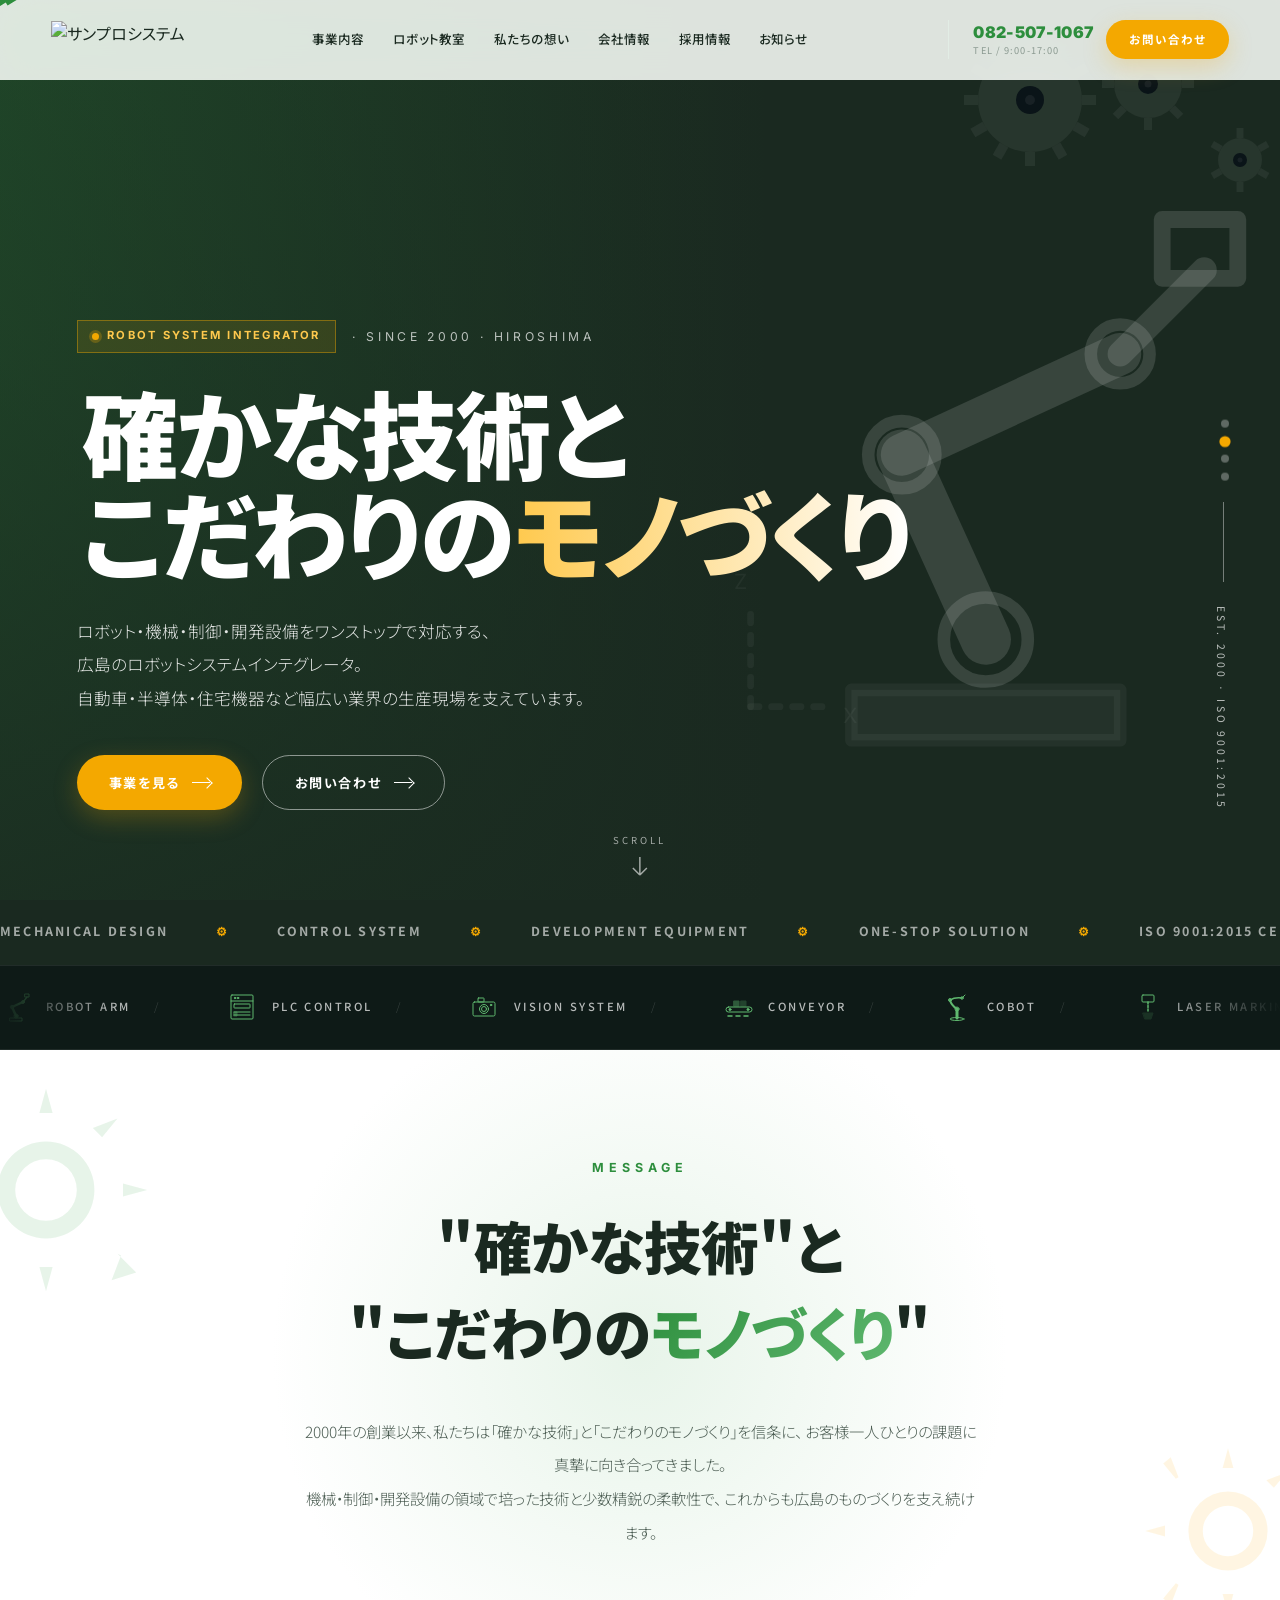
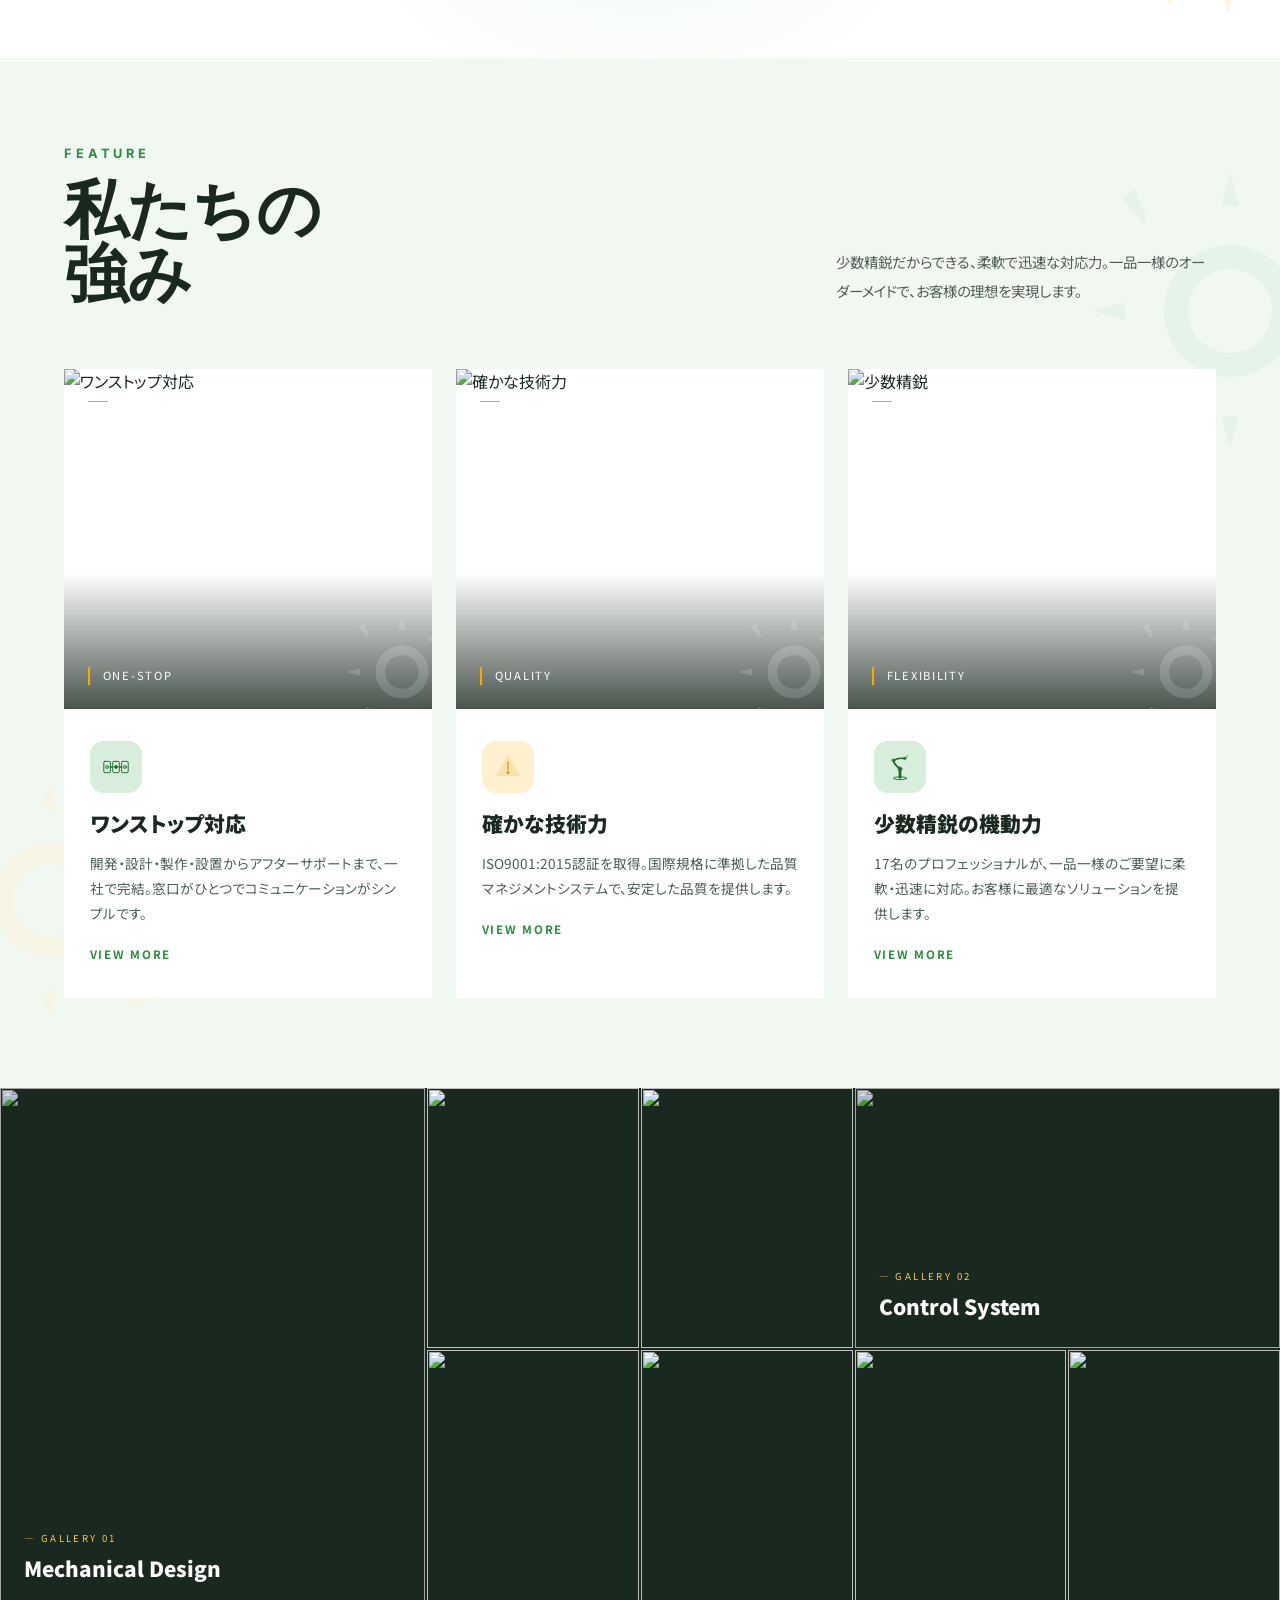
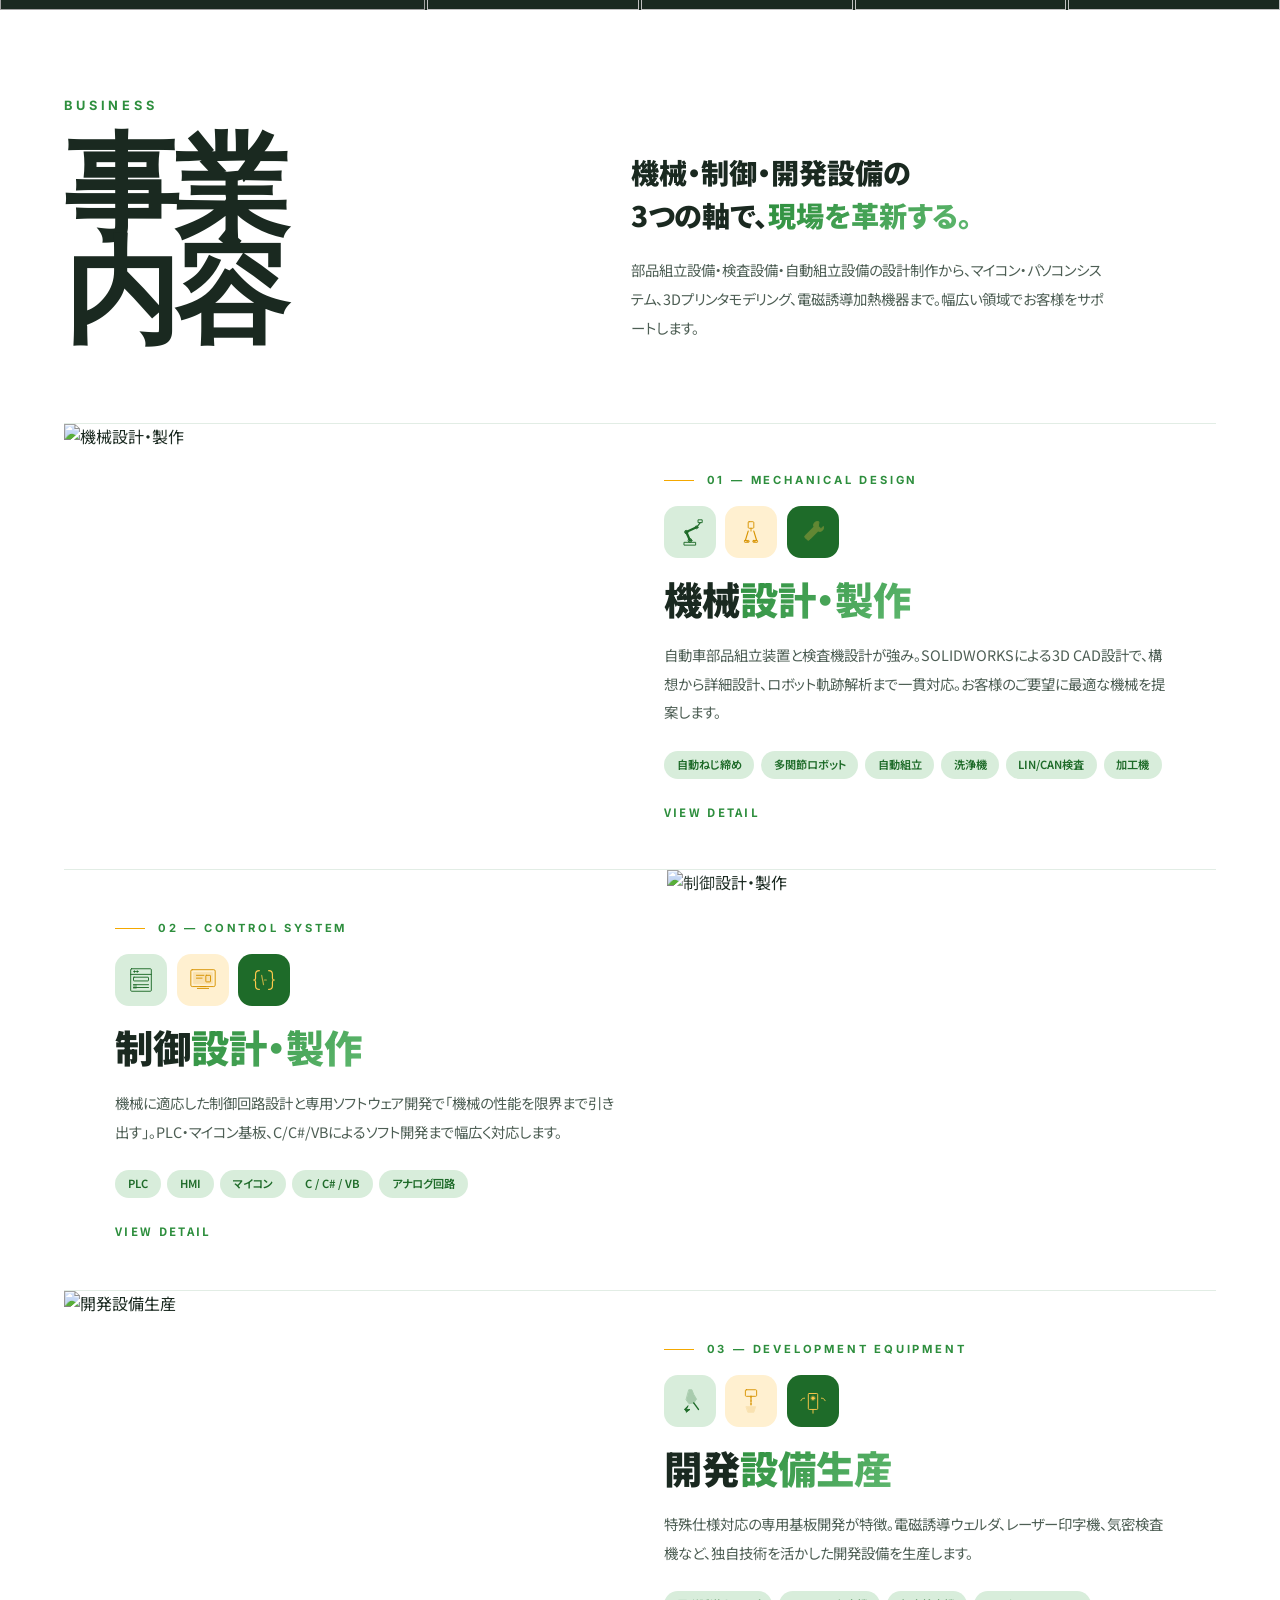
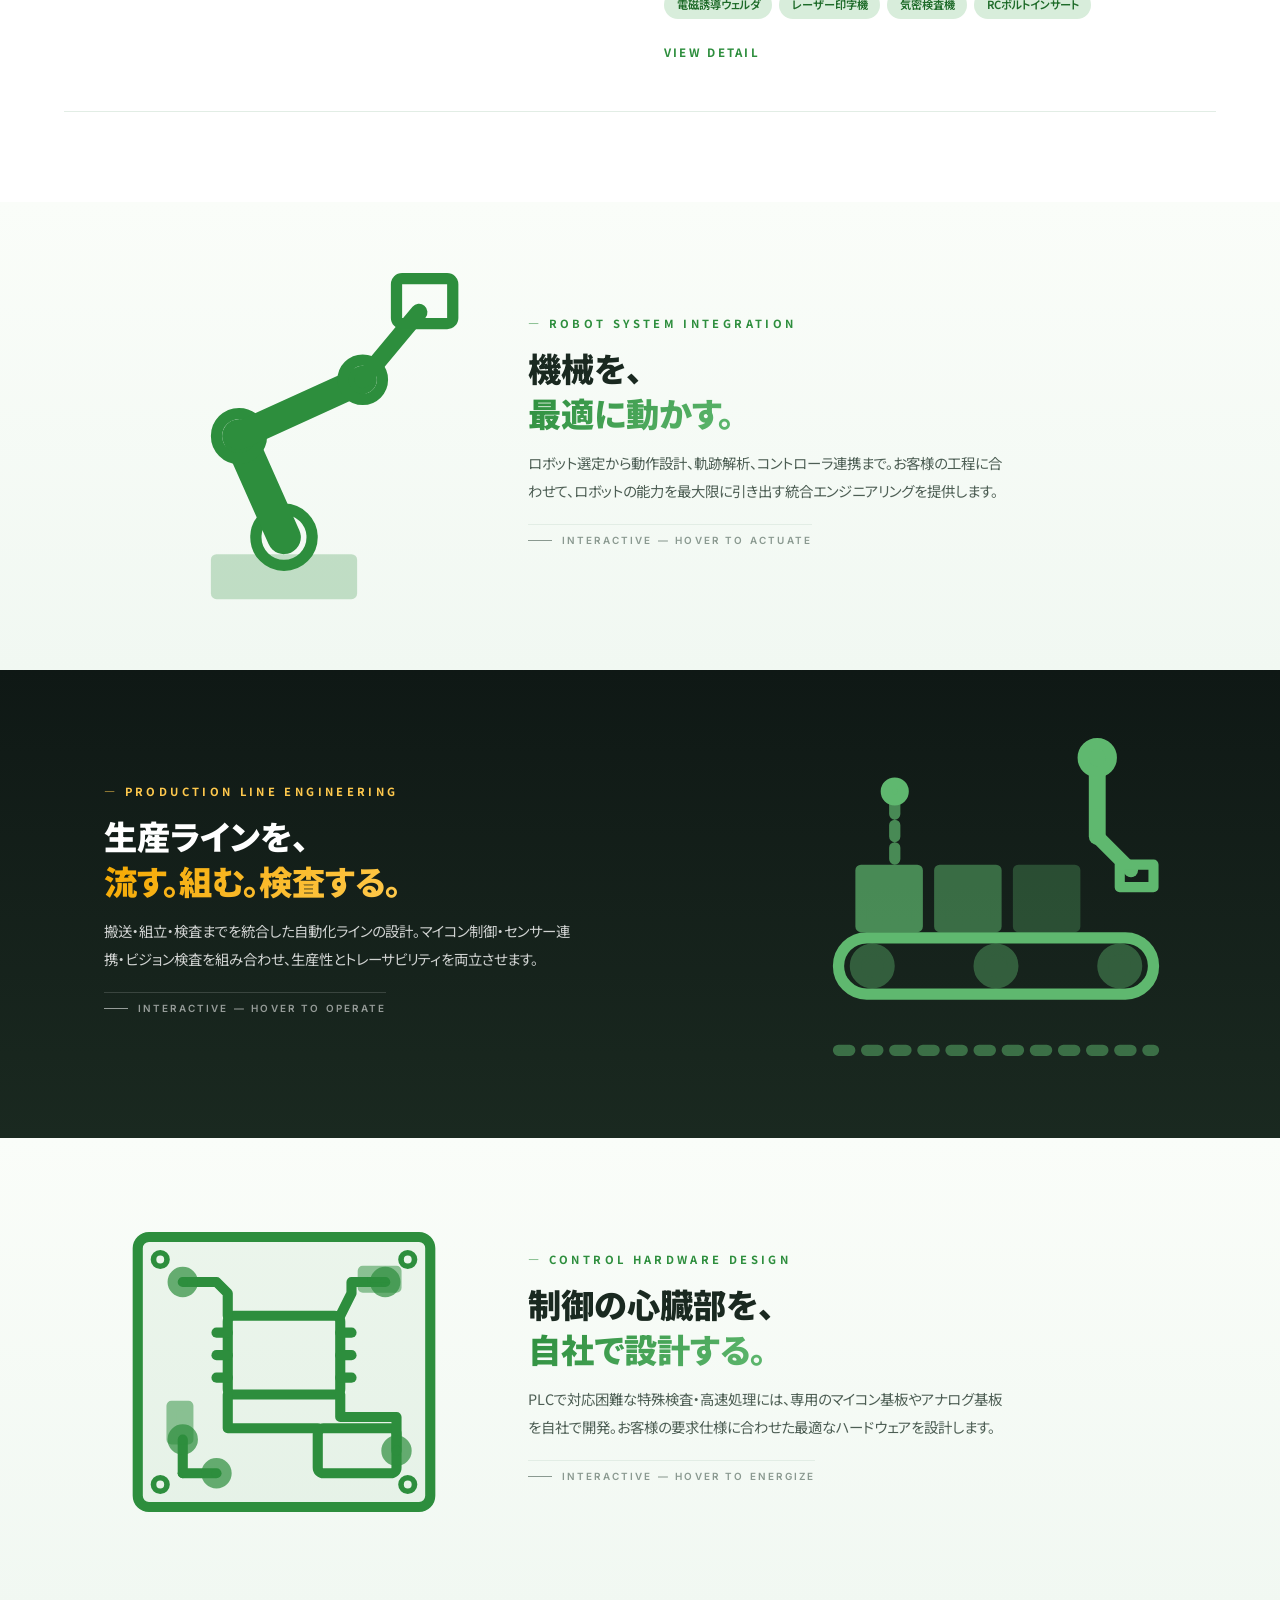
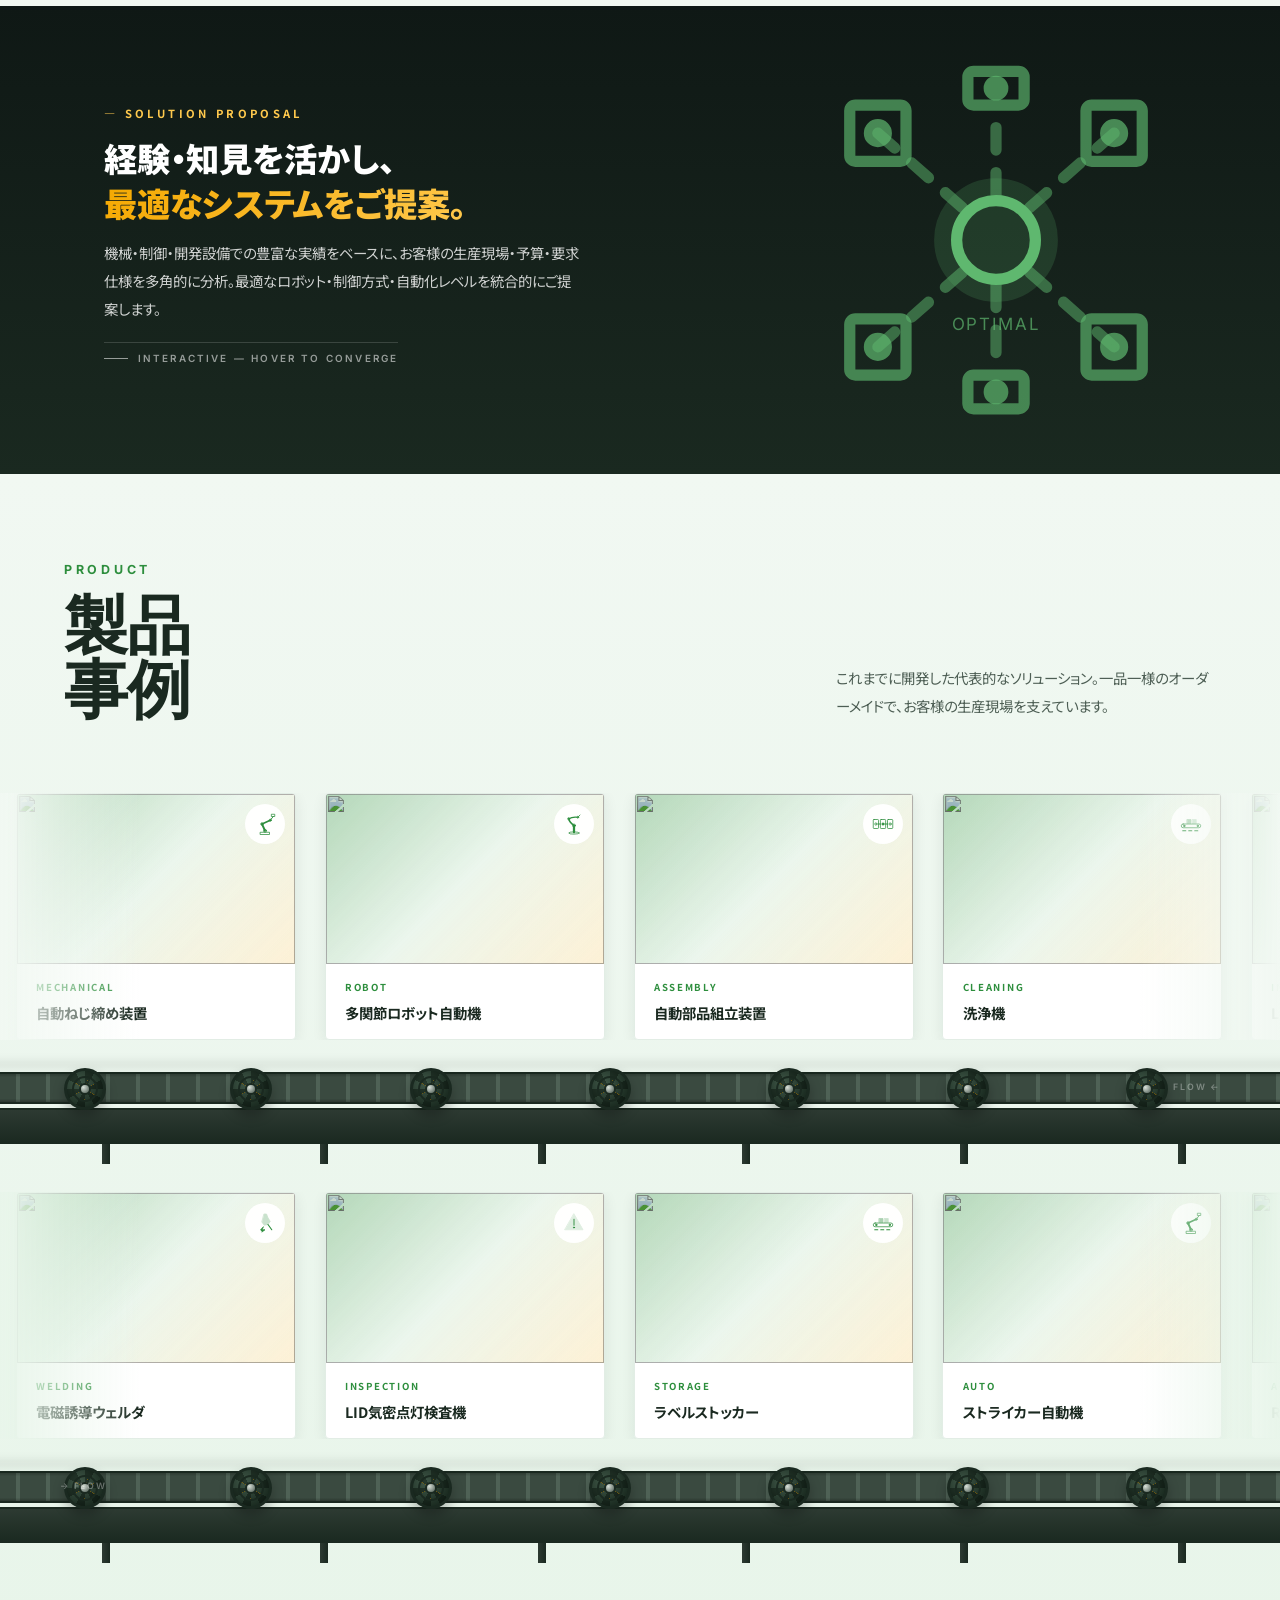
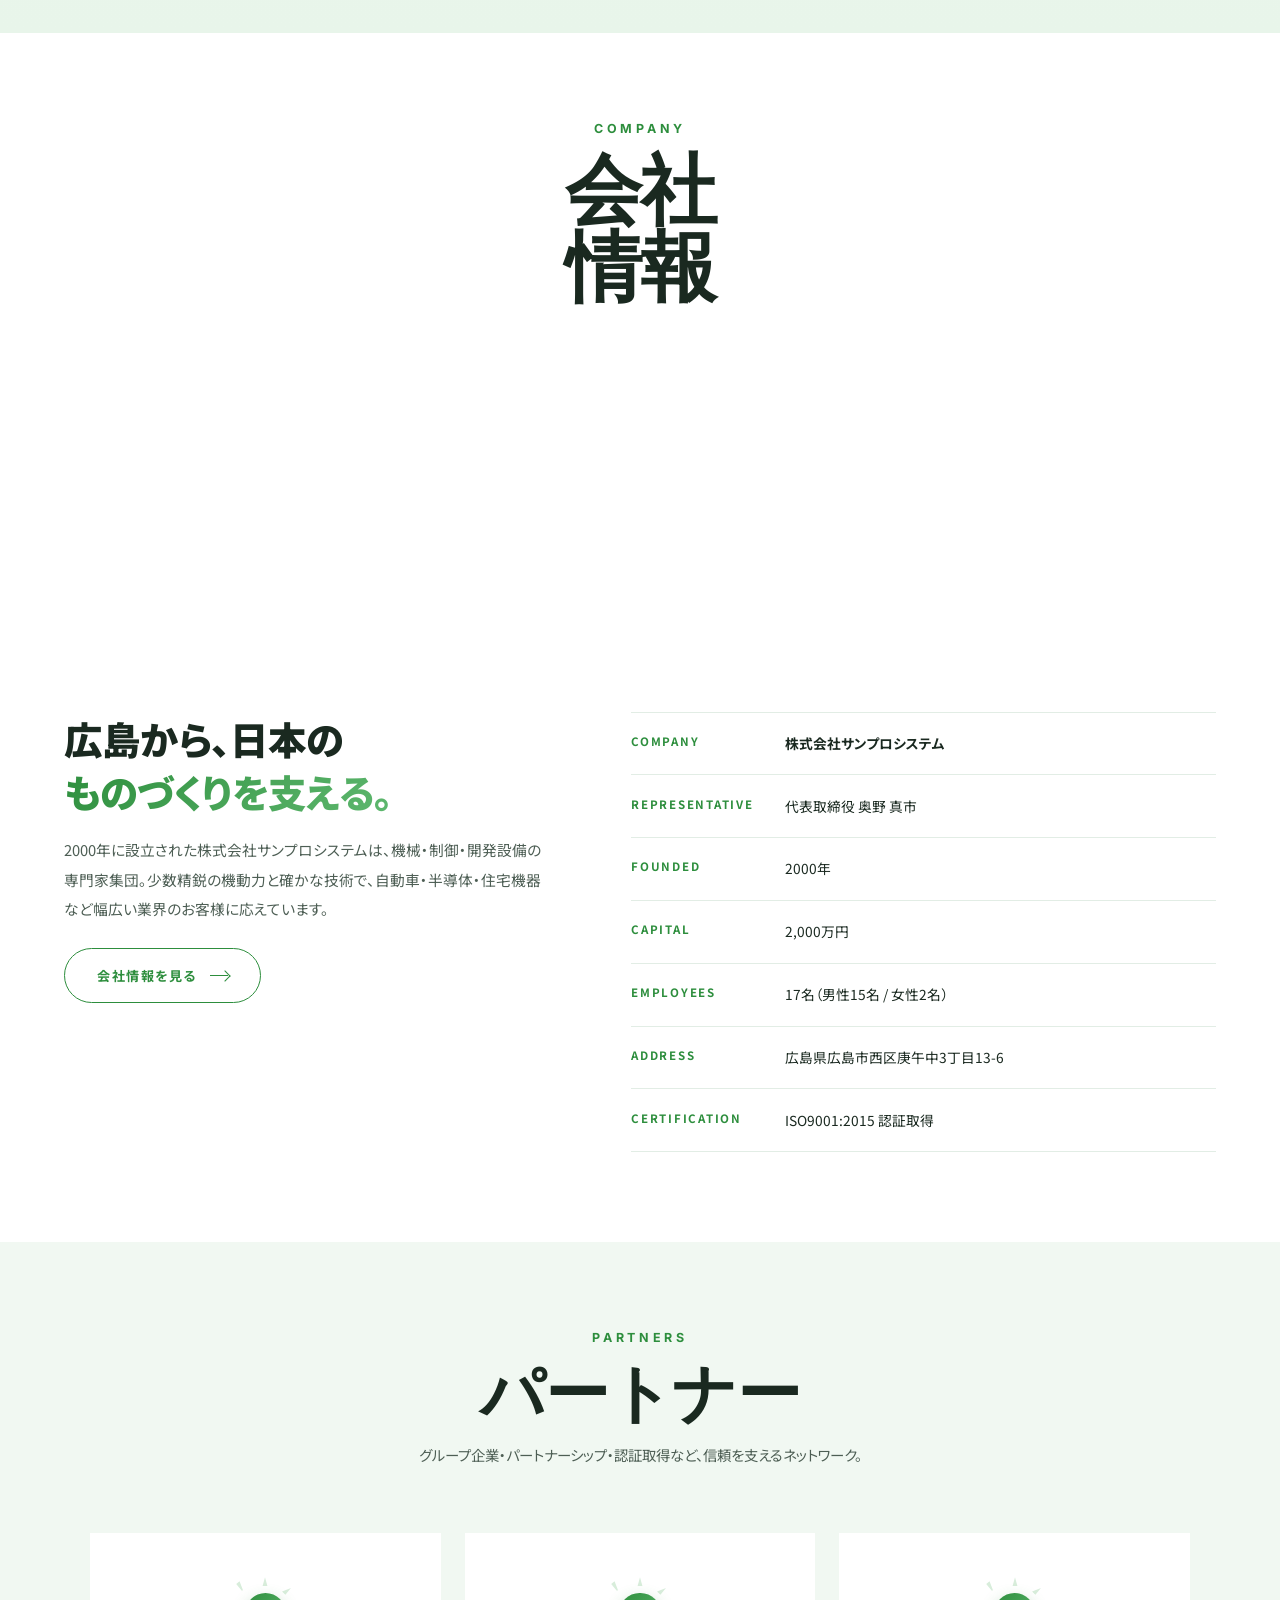
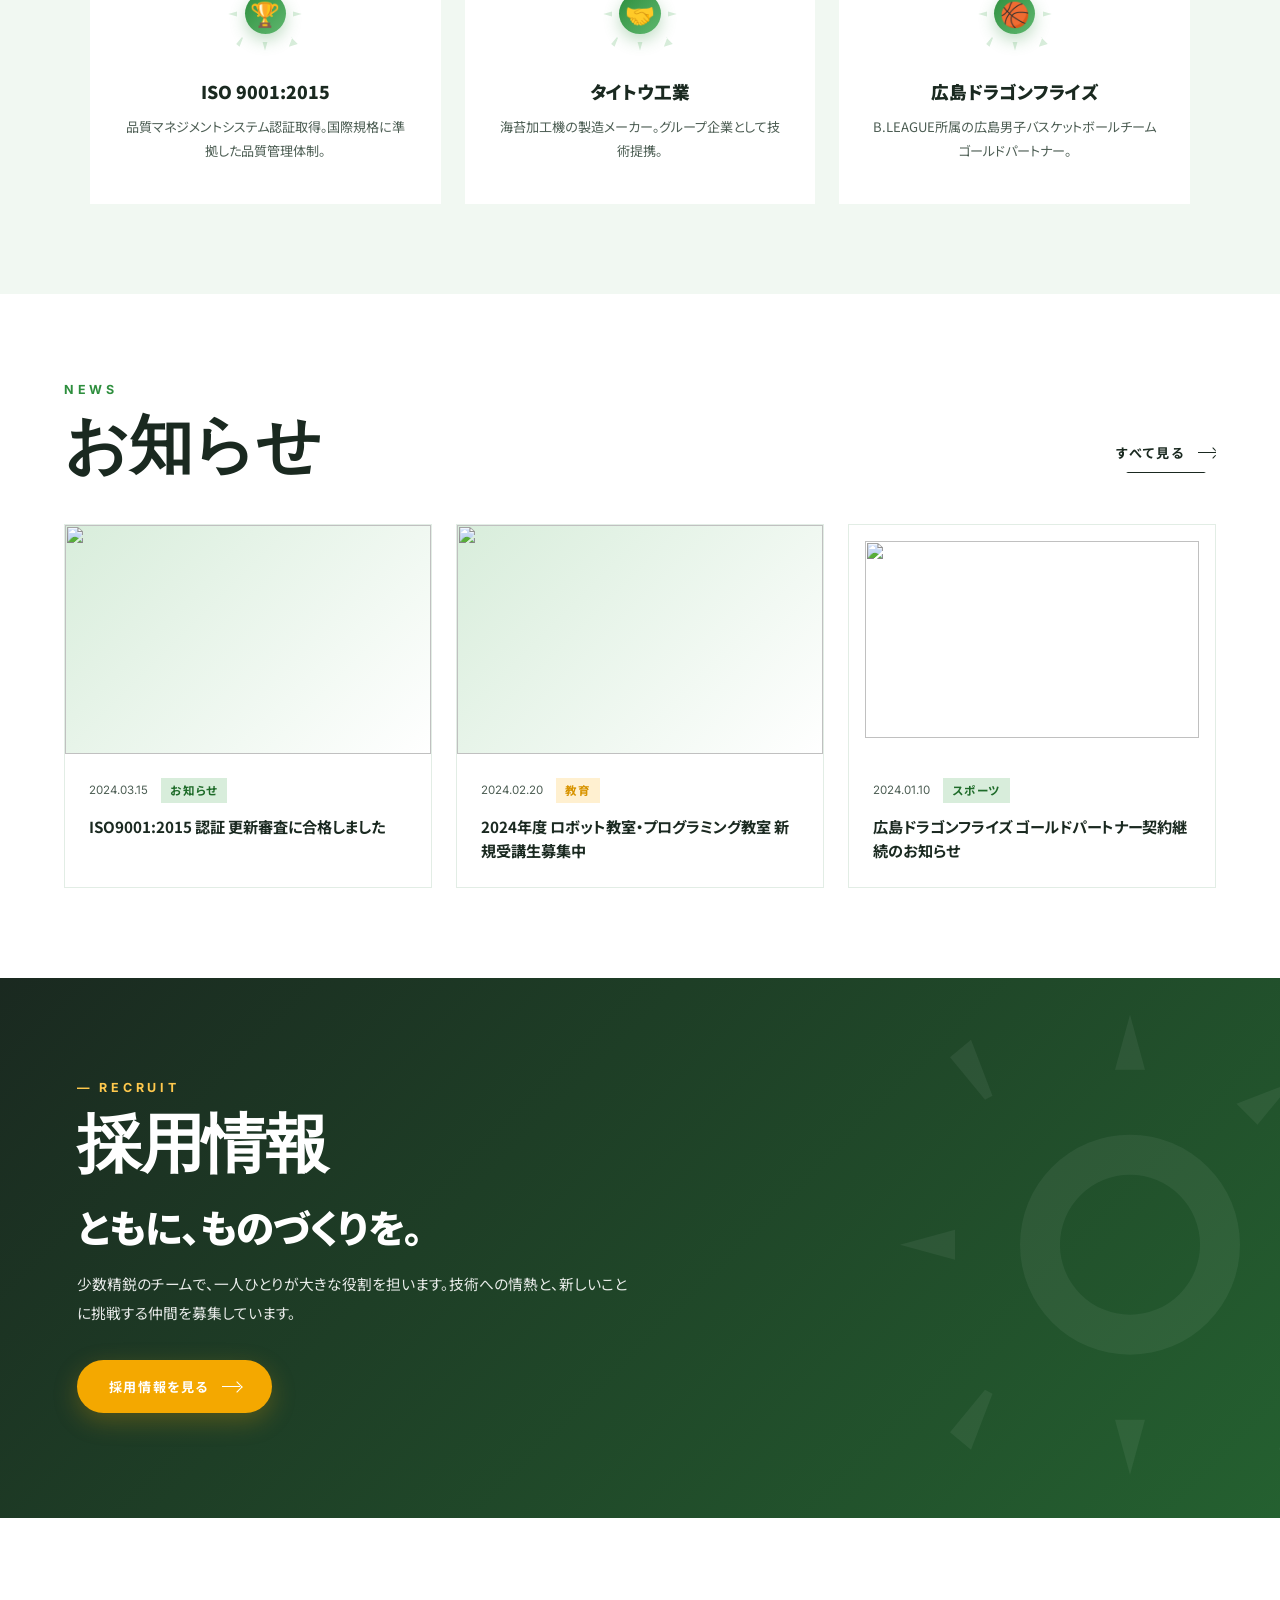
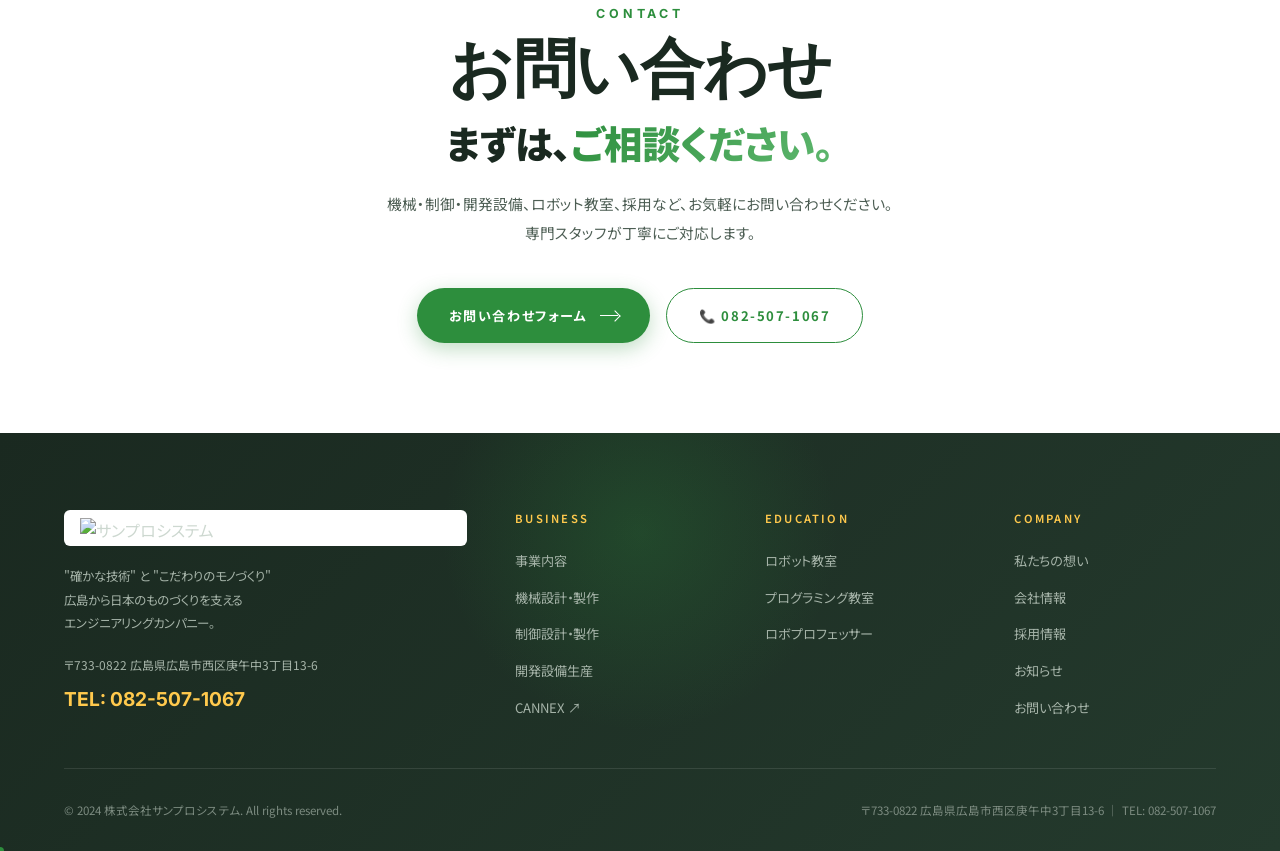
==== commit 50f55482: "feat: スパナカーソルを添付画像スタイルの塗りつぶしシルエットに 旧: 線画 (stroke) で描いた -45°のスパナ 新: 塗りつぶし (fill) シルエットで添付画像と同じ質感  新SV" ====
--- a/index.html
+++ b/index.html
@@ -7,7 +7,7 @@
 <meta name="description" content="広島県広島市の株式会社サンプロシステム。機械設計・制御設計・開発設備生産をワンストップで対応。ISO9001:2015認証取得。">
 <link rel="preconnect" href="https://fonts.googleapis.com">
 <link href="https://fonts.googleapis.com/css2?family=Noto+Sans+JP:wght@300;400;500;700;900&family=Inter:wght@300;400;500;700;900&display=swap" rel="stylesheet">
-<link rel="stylesheet" href="assets/css/style.css?v=2">
+<link rel="stylesheet" href="assets/css/style.css?v=3">
 <style>
 /* HERO */
 #hero{position:relative;height:100vh;min-height:680px;overflow:hidden;background:#1a2920}
@@ -1276,6 +1276,6 @@
   </div>
 </footer>
 
-<script src="assets/js/main.js?v=2"></script>
+<script src="assets/js/main.js?v=3"></script>
 </body>
 </html>
--- a/assets/css/style.css
+++ b/assets/css/style.css
@@ -72,10 +72,10 @@
     transform:translate(-50%,-50%);
     transition:transform .15s var(--ease),width .3s,height .3s;
   }
-  #cursor-ring svg{width:100%;height:100%;animation:wrenchSwing 2.4s ease-in-out infinite}
+  #cursor-ring svg{width:100%;height:100%;animation:wrenchSwing 2.6s ease-in-out infinite}
   @keyframes wrenchSwing{
-    0%,100%{transform:rotate(-8deg)}
-    50%{transform:rotate(20deg)}
+    0%,100%{transform:rotate(-4deg)}
+    50%{transform:rotate(10deg)}
   }
 }
 @media(hover:none){#cursor,#cursor-ring{display:none}}
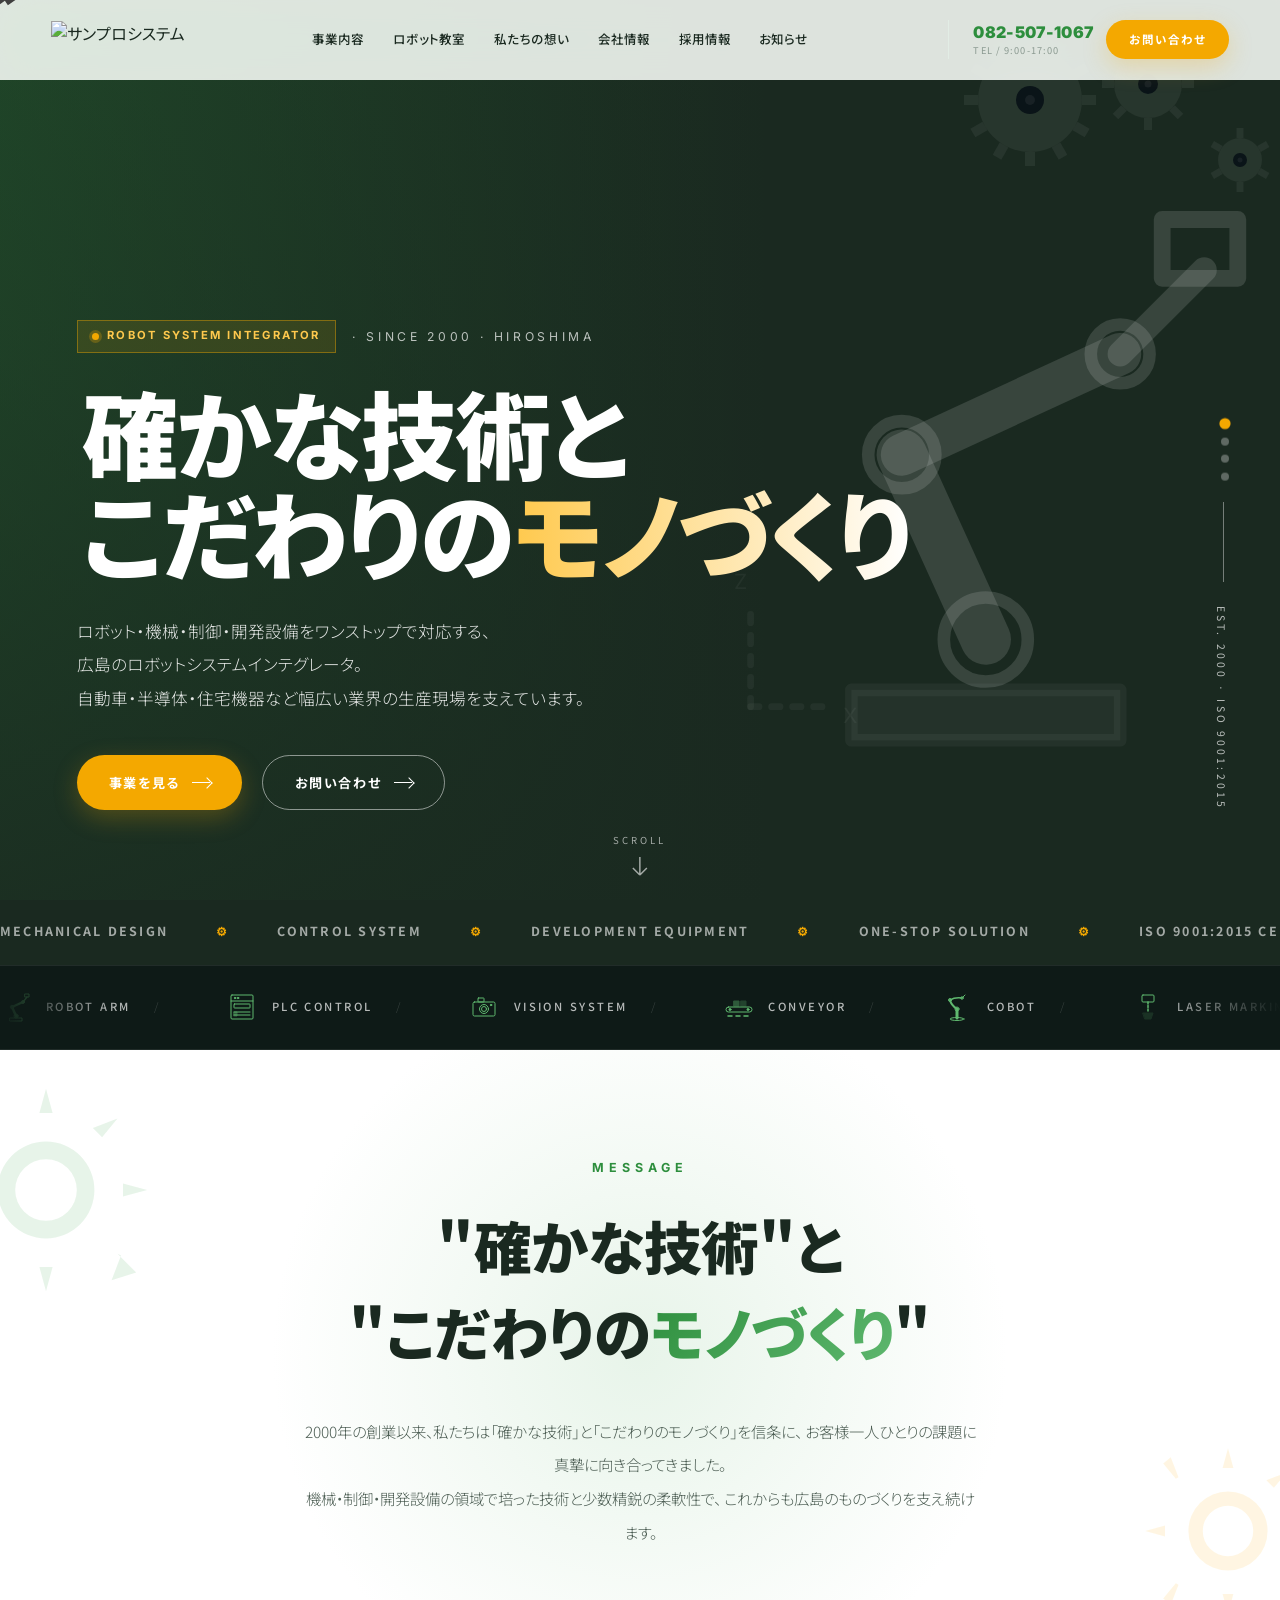
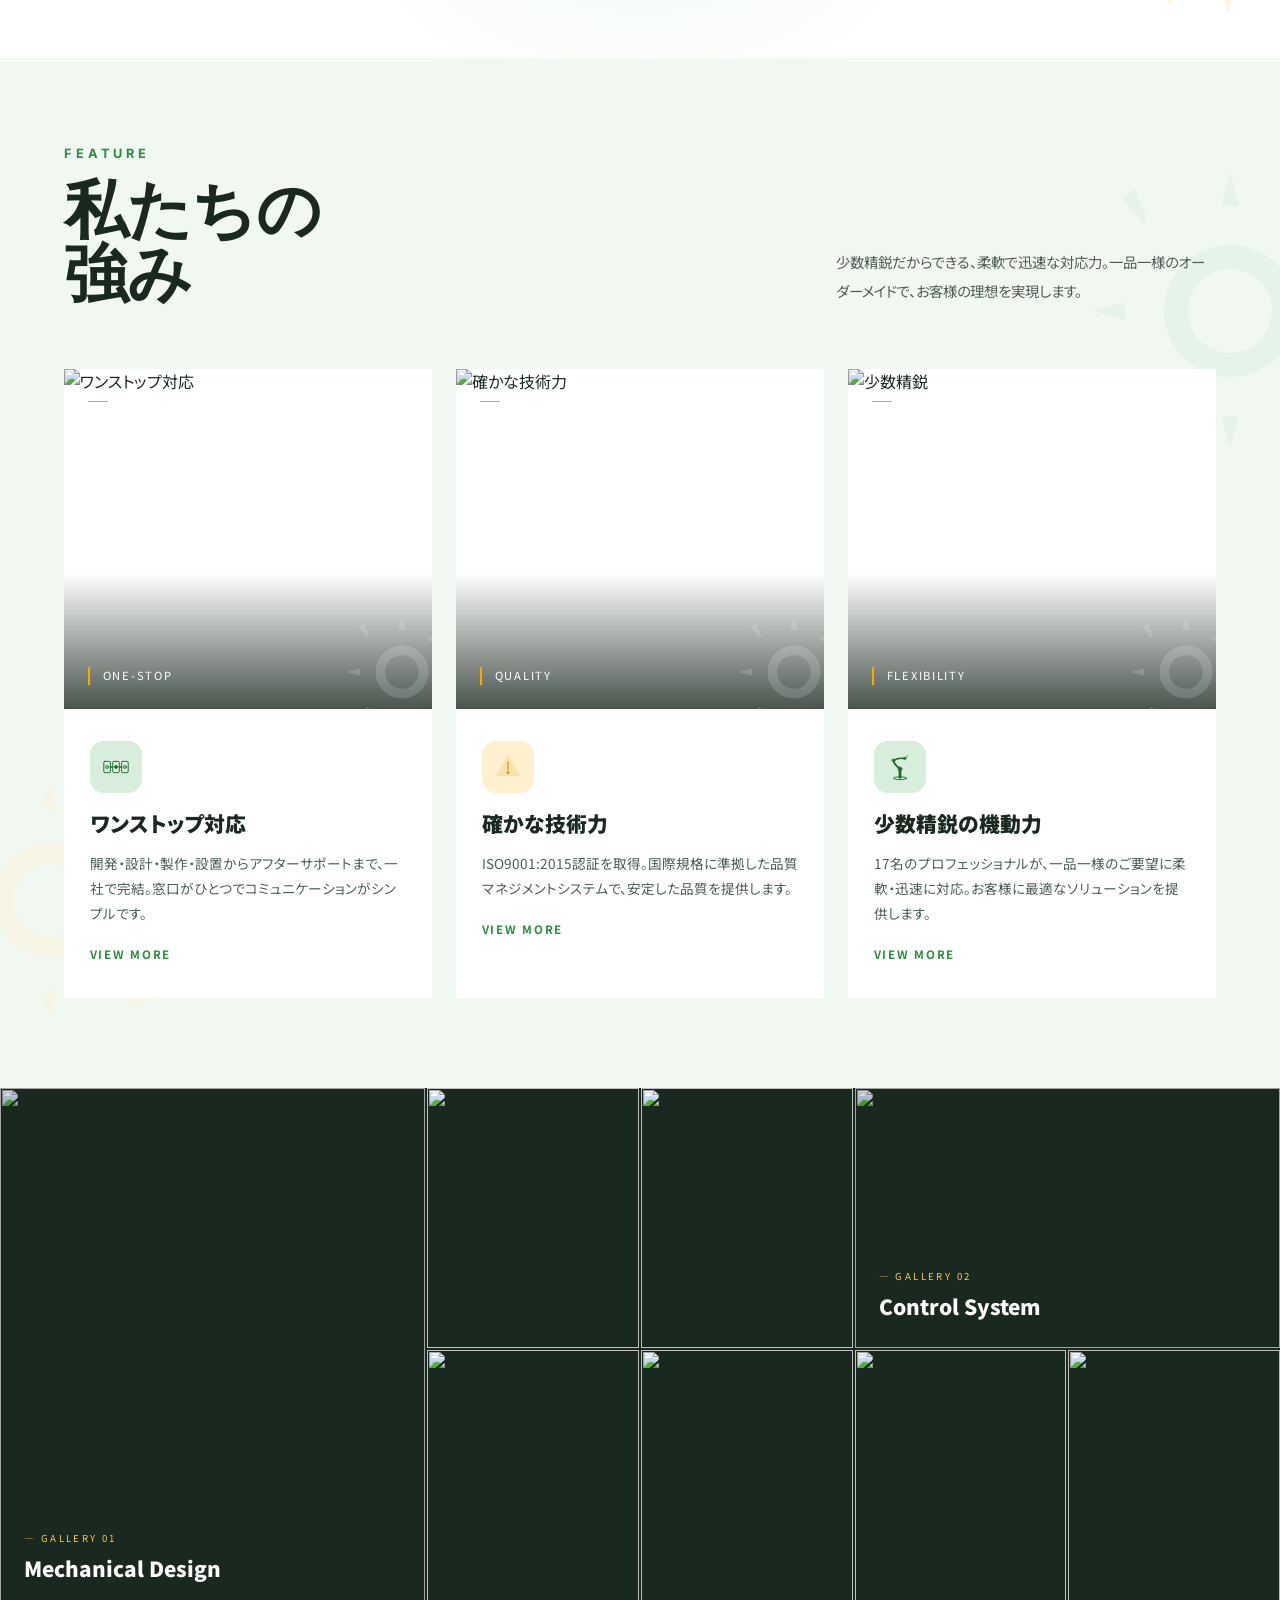
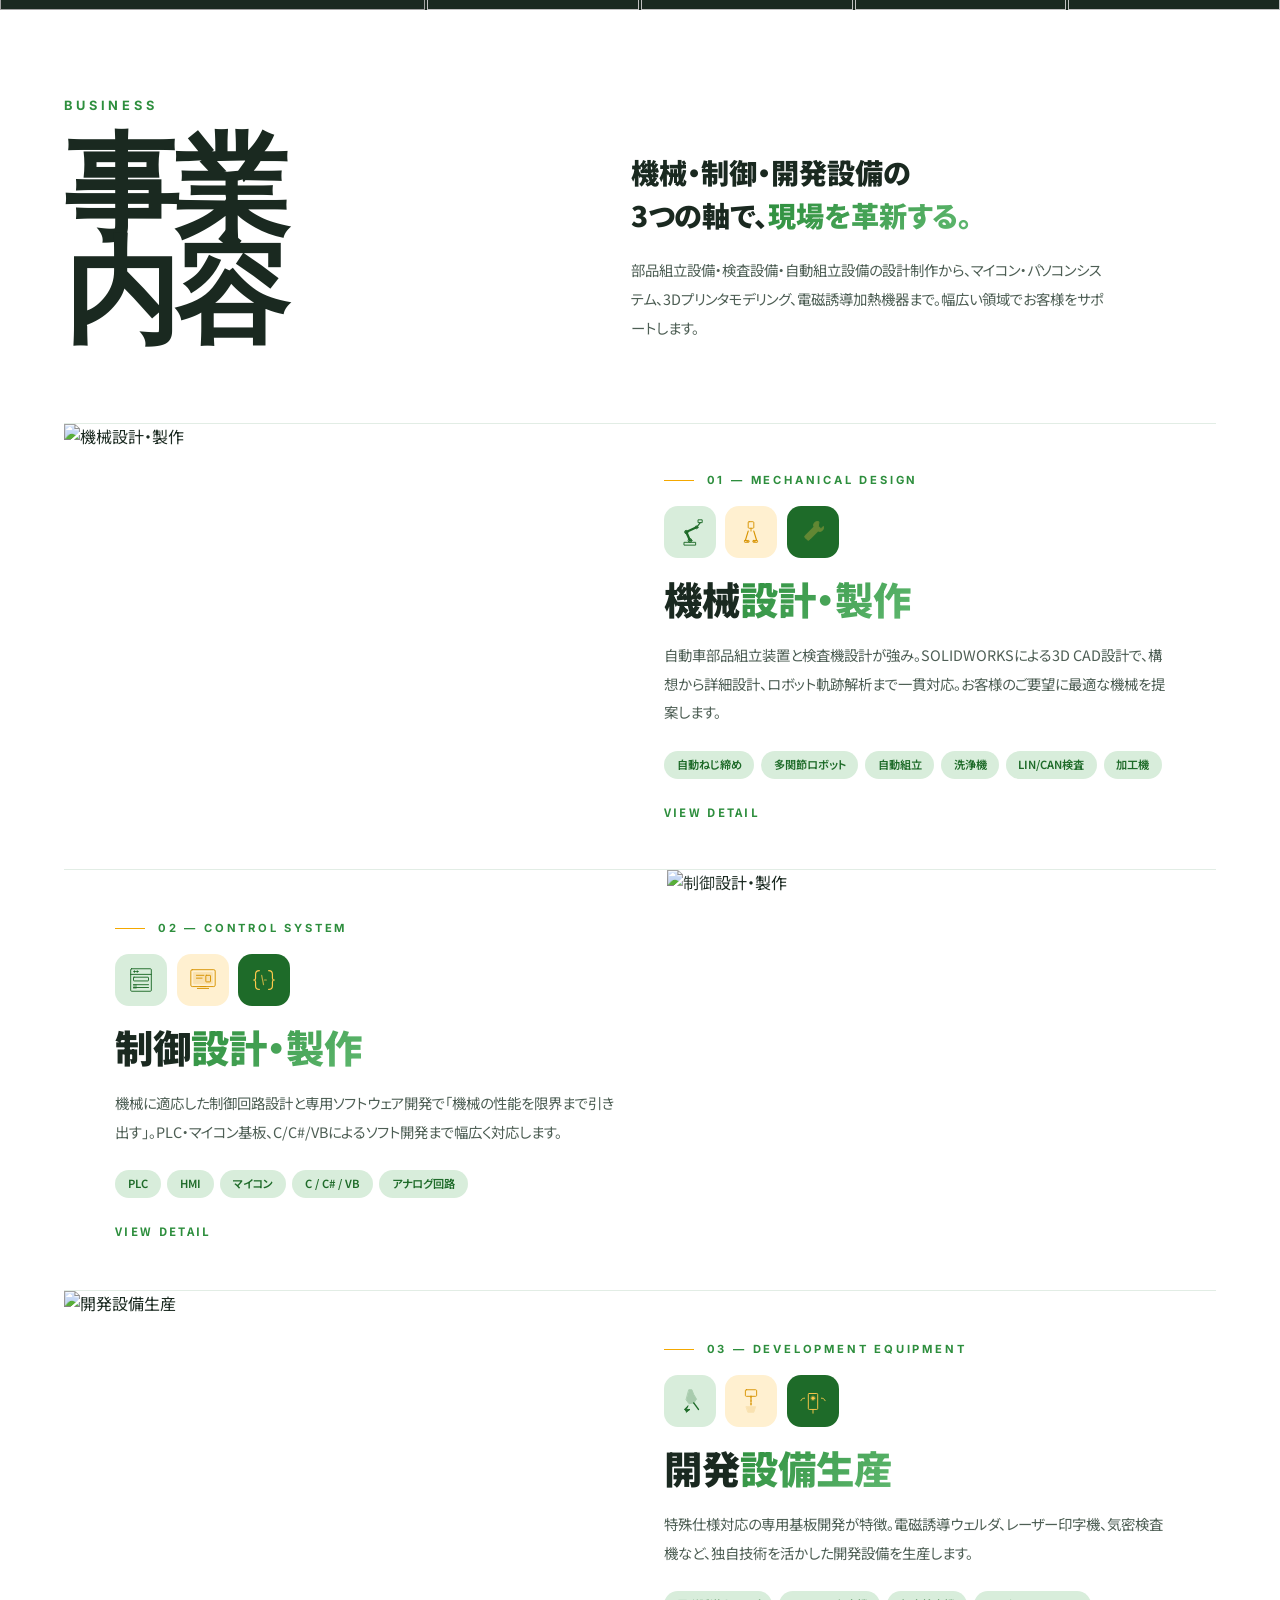
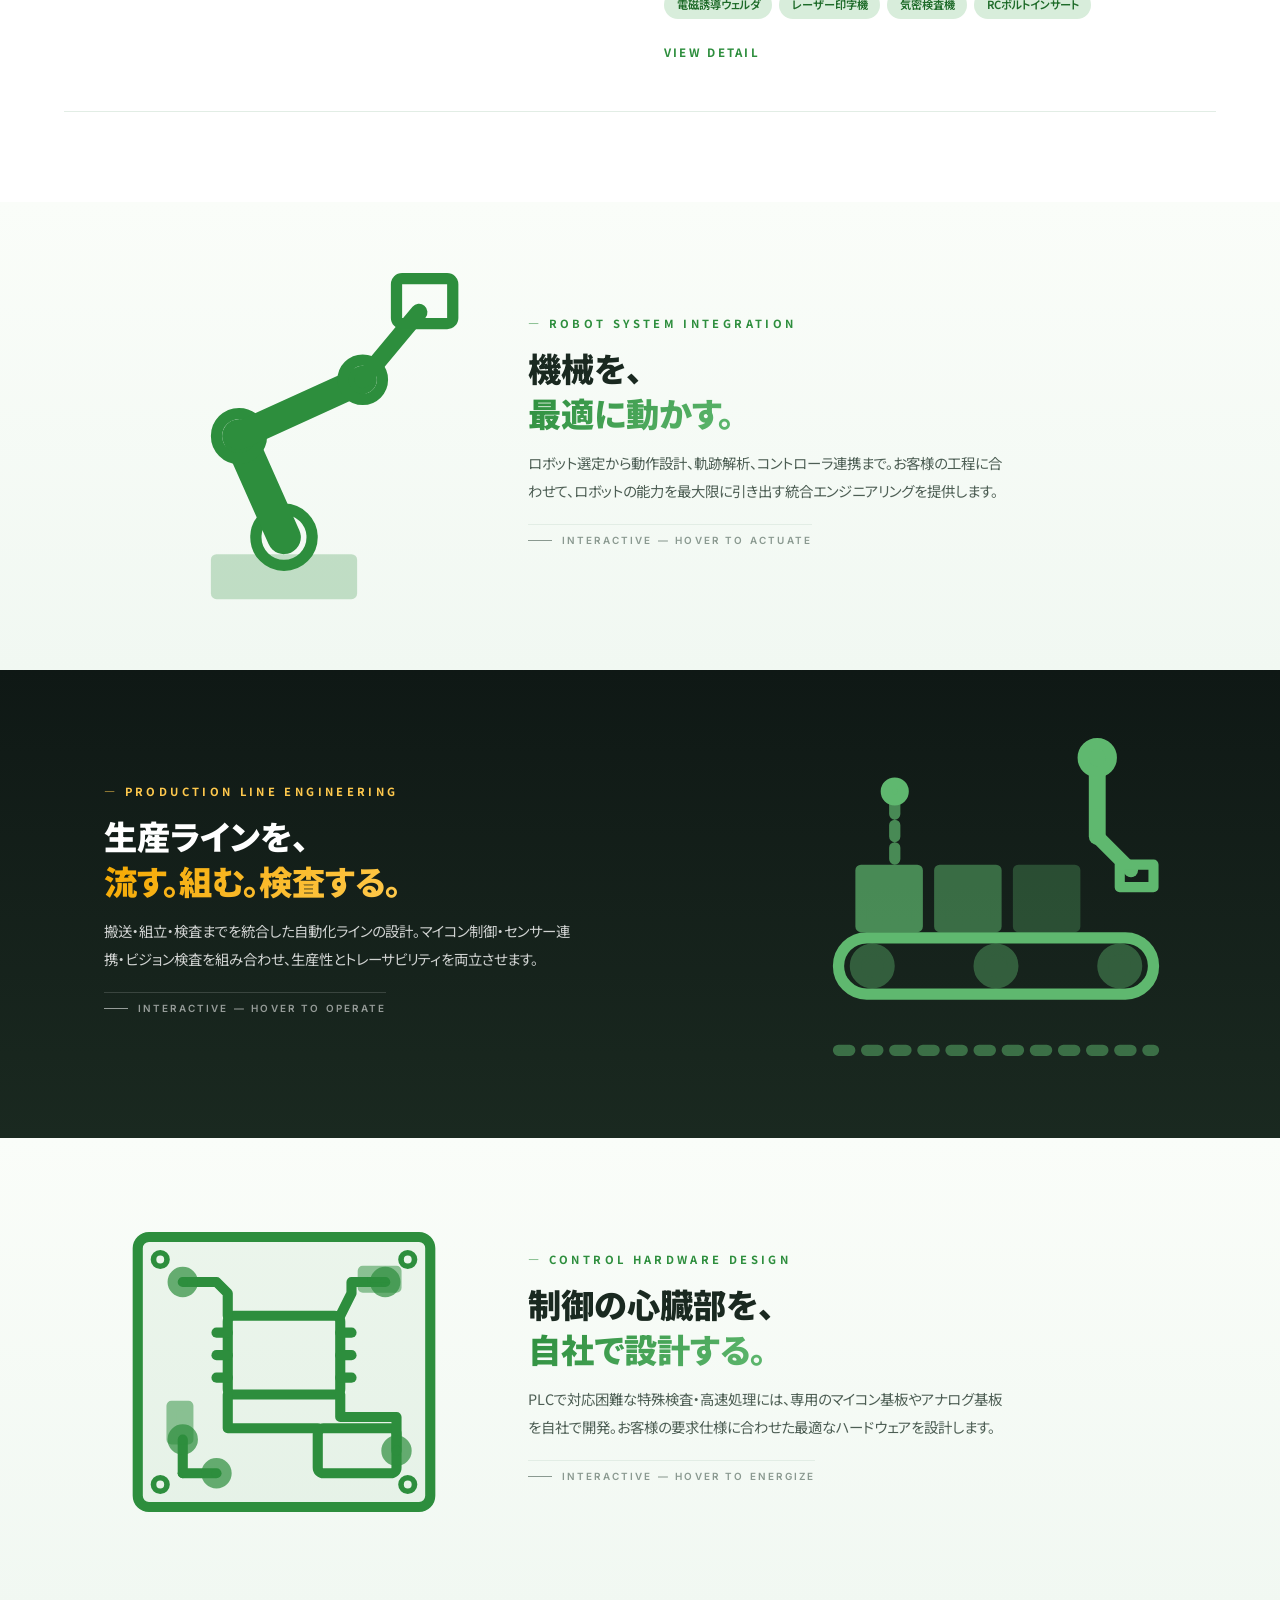
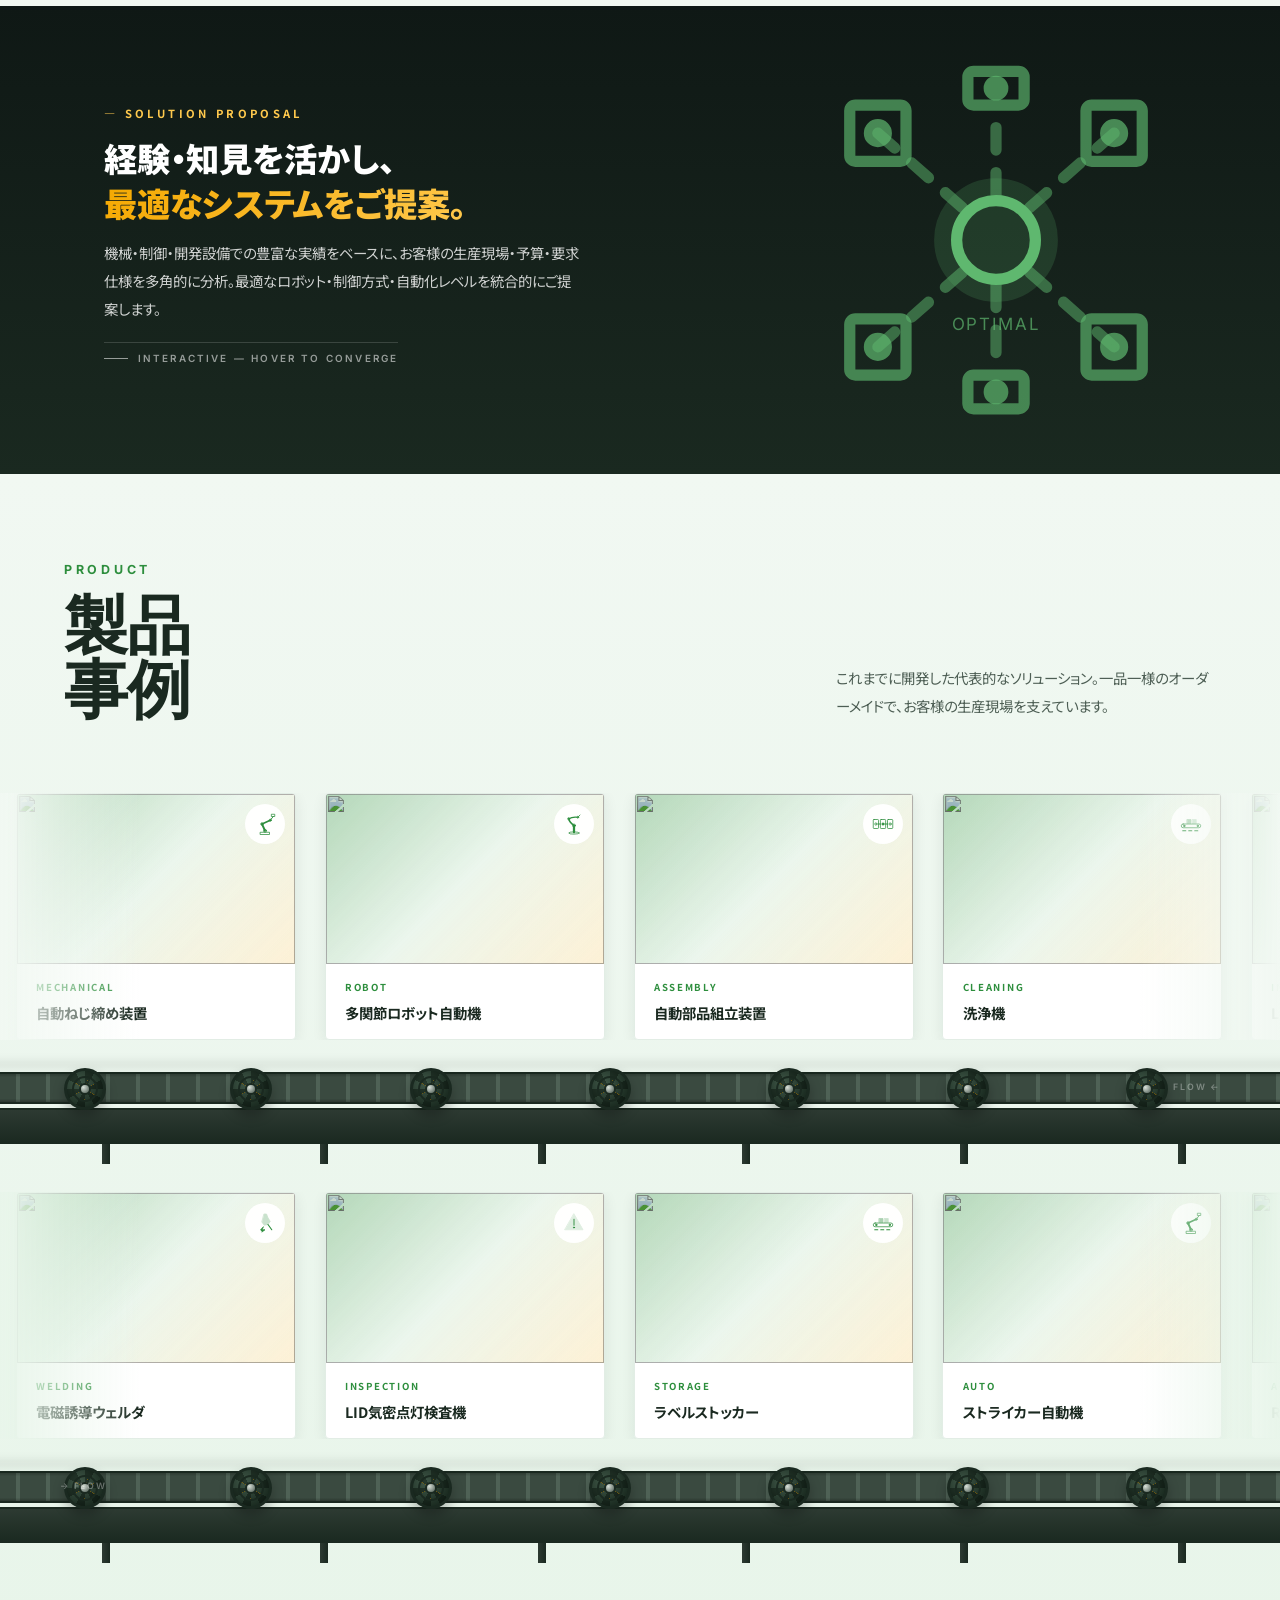
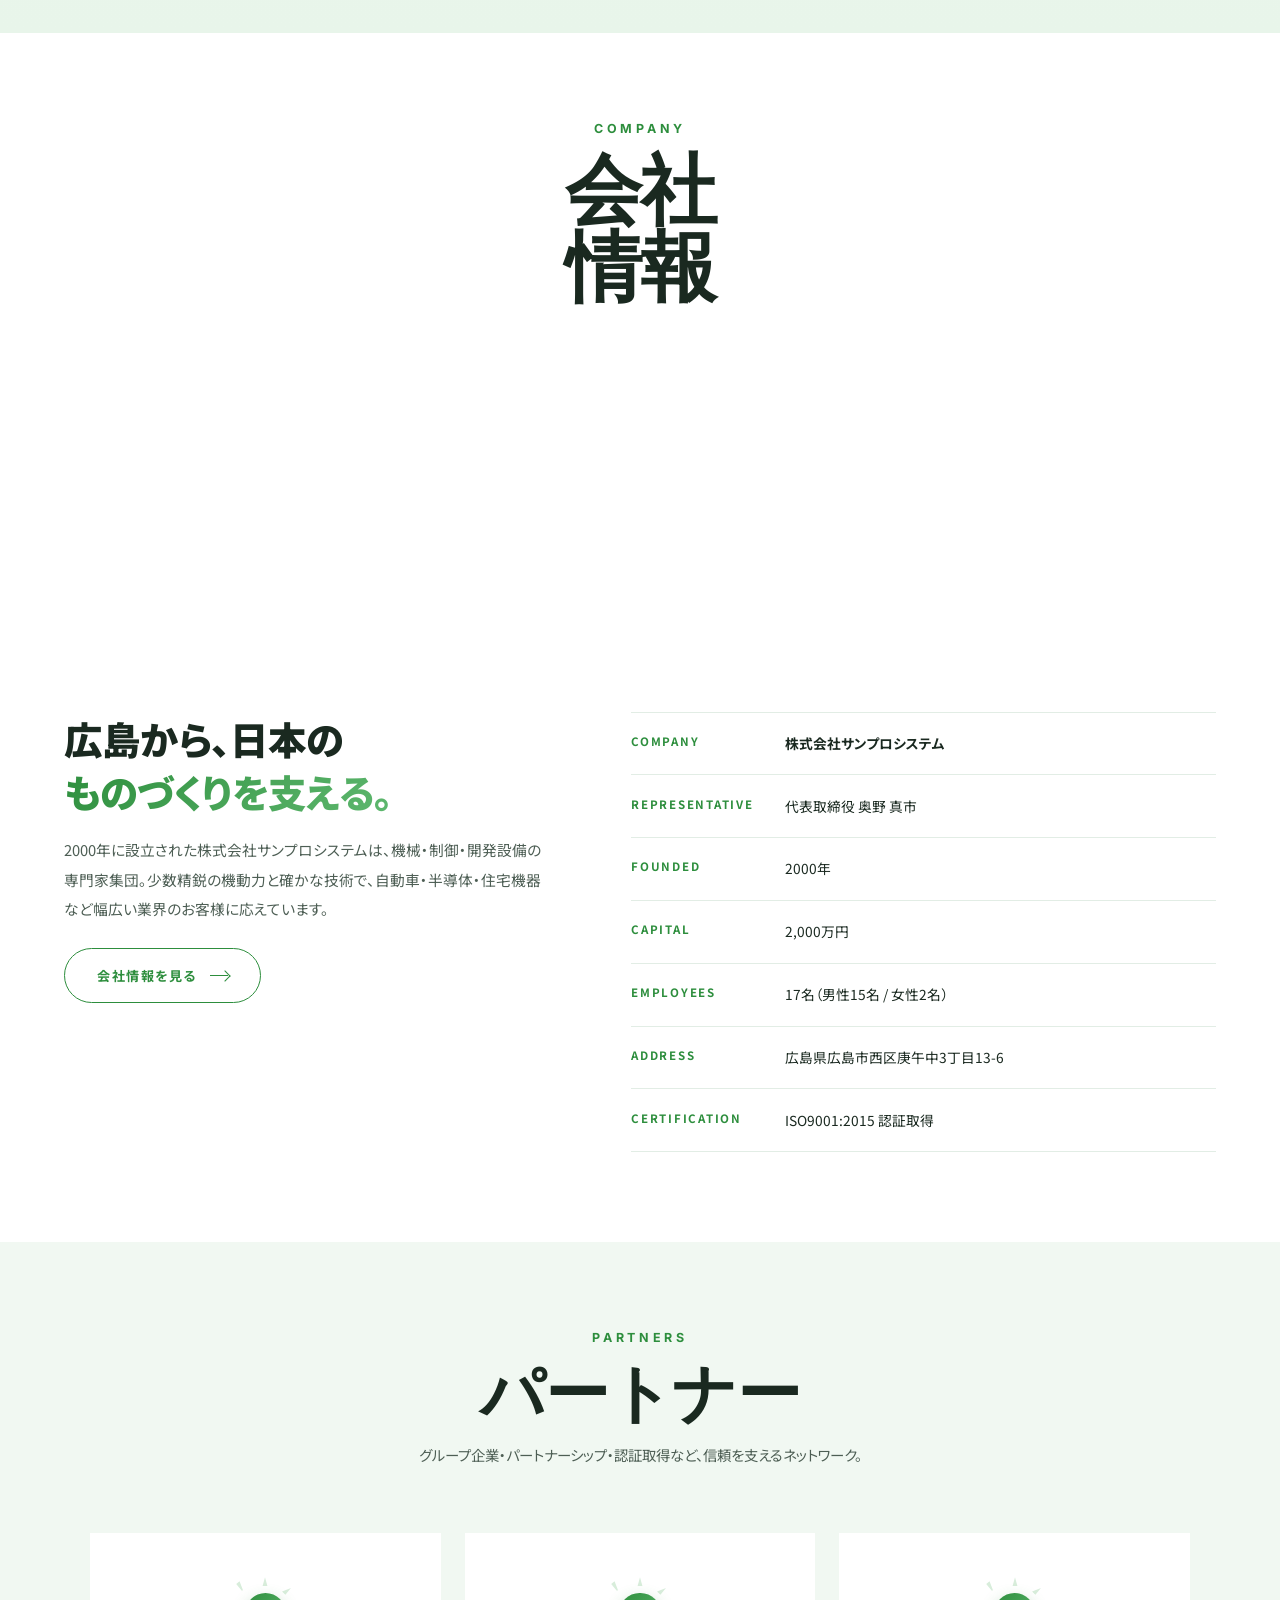
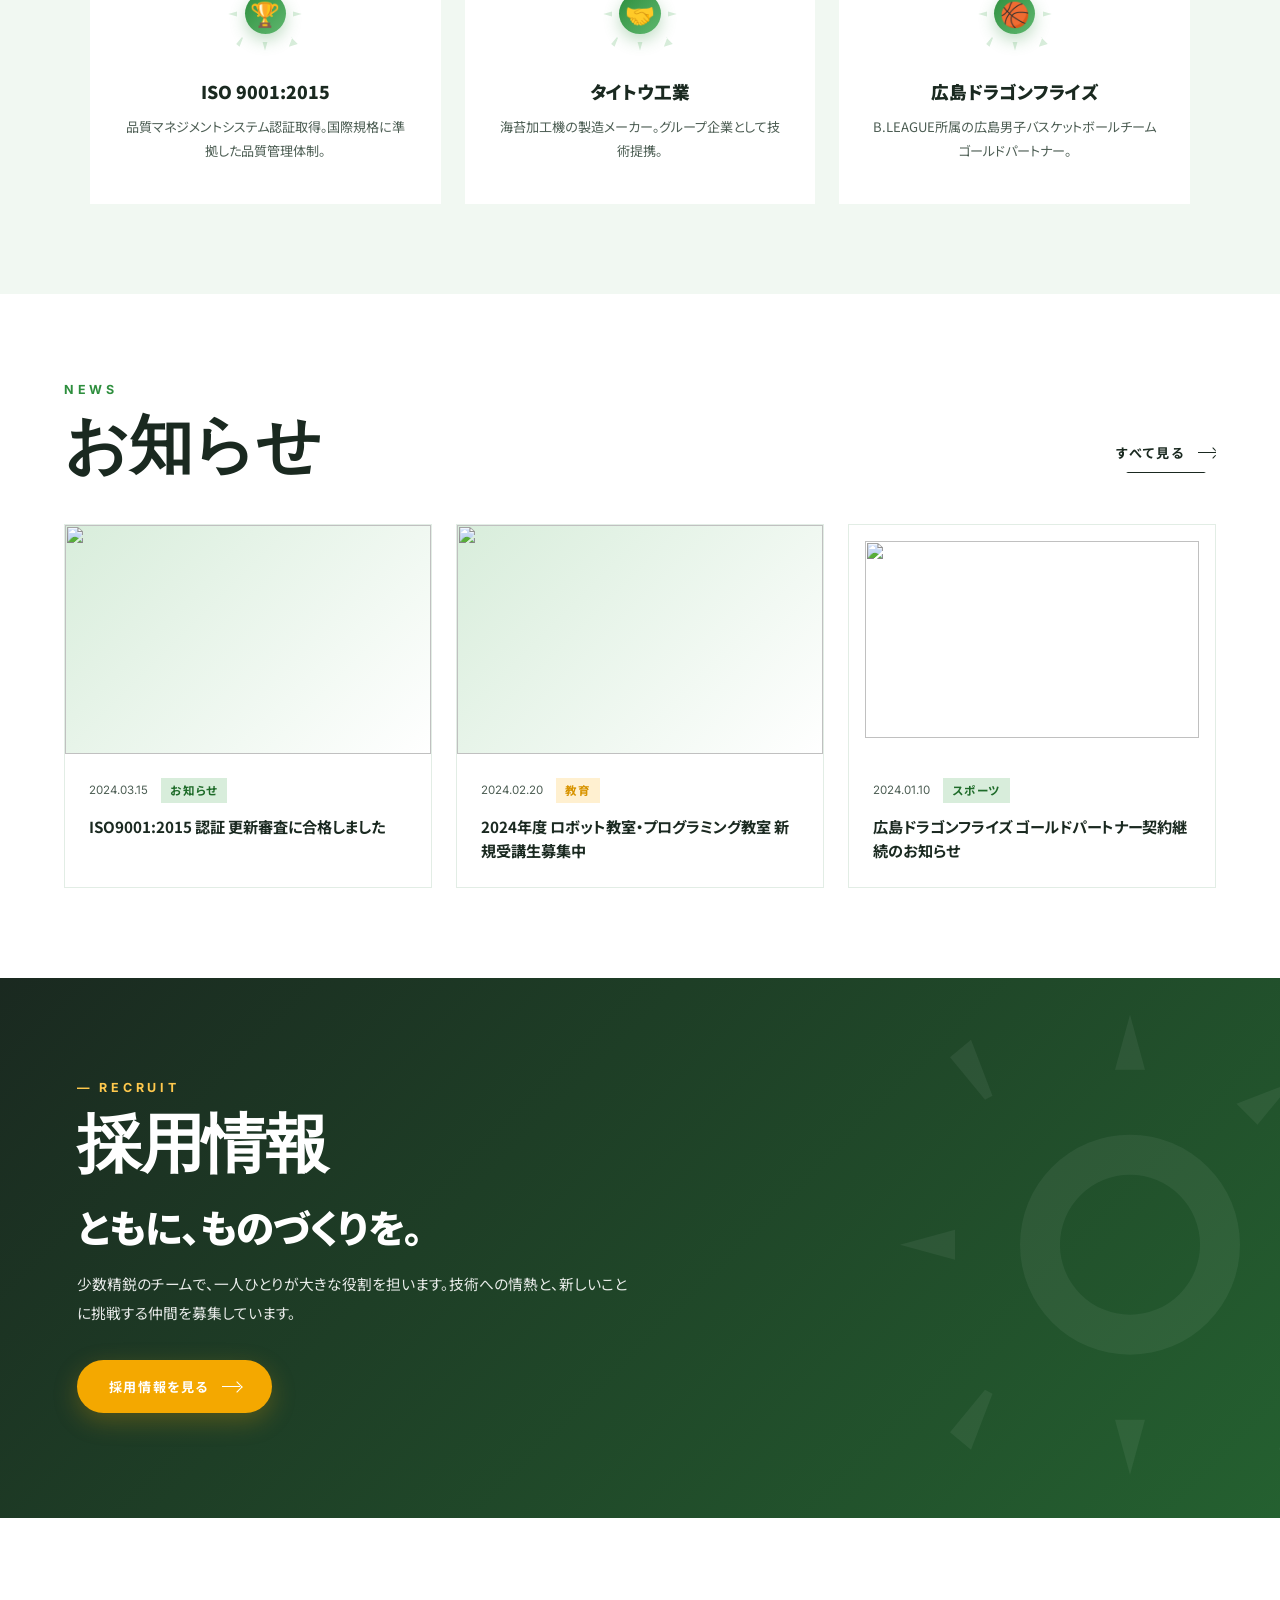
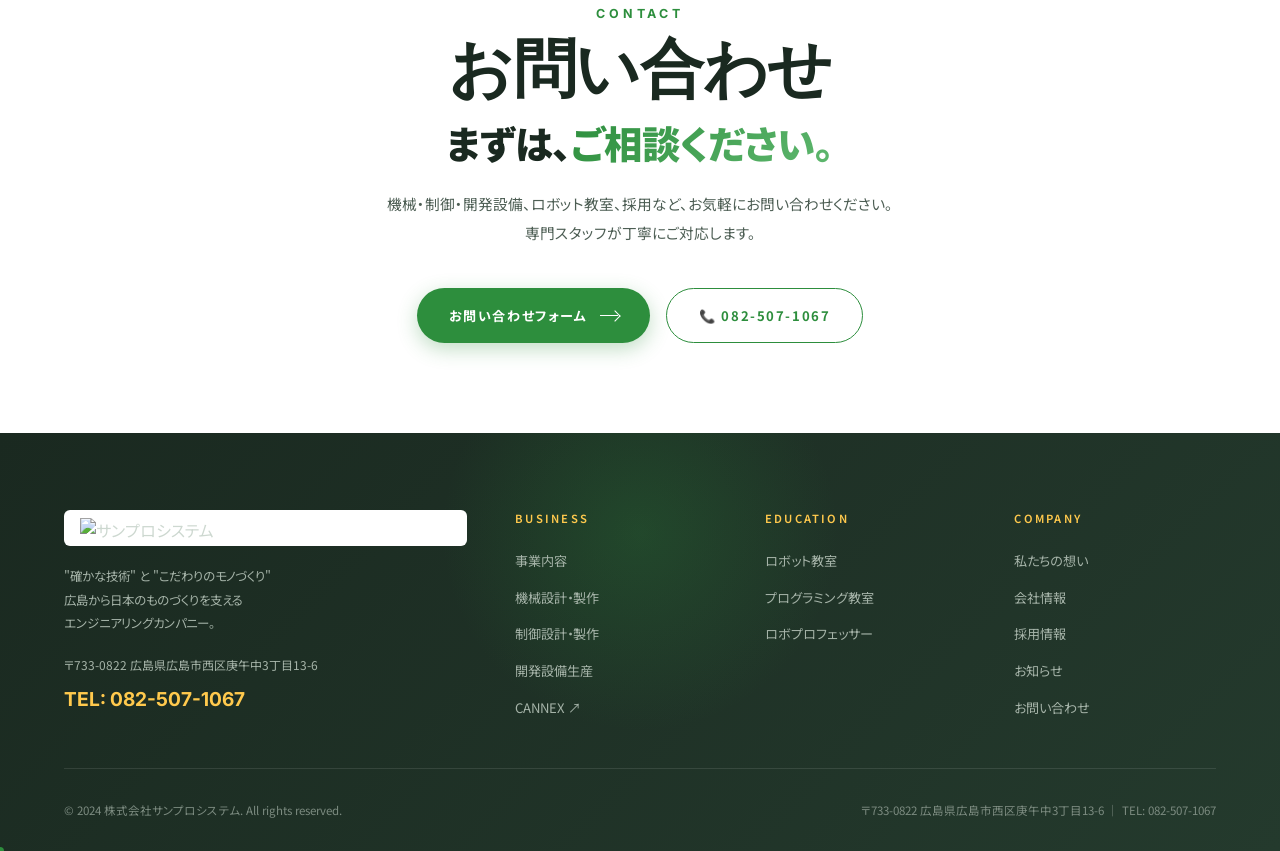
==== commit d0e3d038: "feat: スパナカーソルを添付画像のダークグレー仕様に変更 色: - ブランドグリーン #2d8e3d → ダークチャコール #3f3f3f   添付画像と同じ濃いグレーの工具感  形状: - V字" ====
--- a/index.html
+++ b/index.html
@@ -7,7 +7,7 @@
 <meta name="description" content="広島県広島市の株式会社サンプロシステム。機械設計・制御設計・開発設備生産をワンストップで対応。ISO9001:2015認証取得。">
 <link rel="preconnect" href="https://fonts.googleapis.com">
 <link href="https://fonts.googleapis.com/css2?family=Noto+Sans+JP:wght@300;400;500;700;900&family=Inter:wght@300;400;500;700;900&display=swap" rel="stylesheet">
-<link rel="stylesheet" href="assets/css/style.css?v=3">
+<link rel="stylesheet" href="assets/css/style.css?v=4">
 <style>
 /* HERO */
 #hero{position:relative;height:100vh;min-height:680px;overflow:hidden;background:#1a2920}
@@ -1276,6 +1276,6 @@
   </div>
 </footer>
 
-<script src="assets/js/main.js?v=3"></script>
+<script src="assets/js/main.js?v=4"></script>
 </body>
 </html>
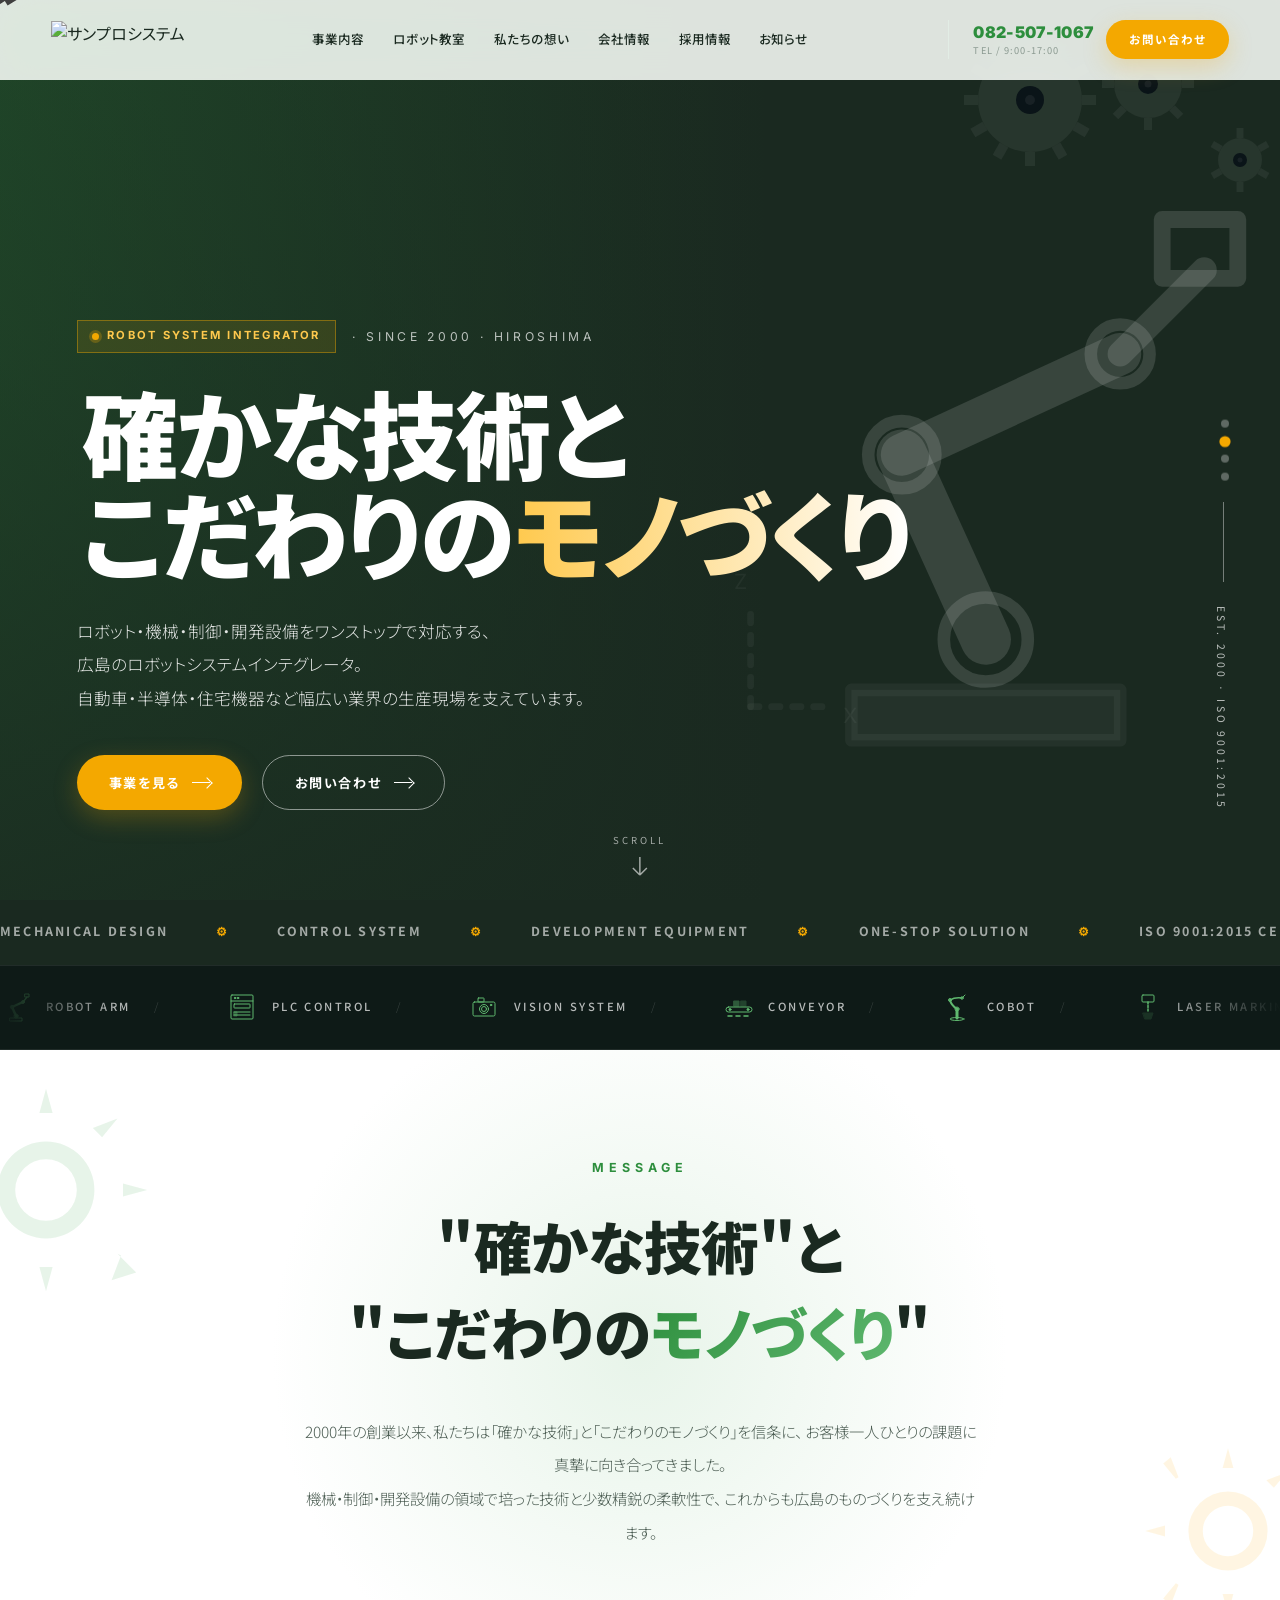
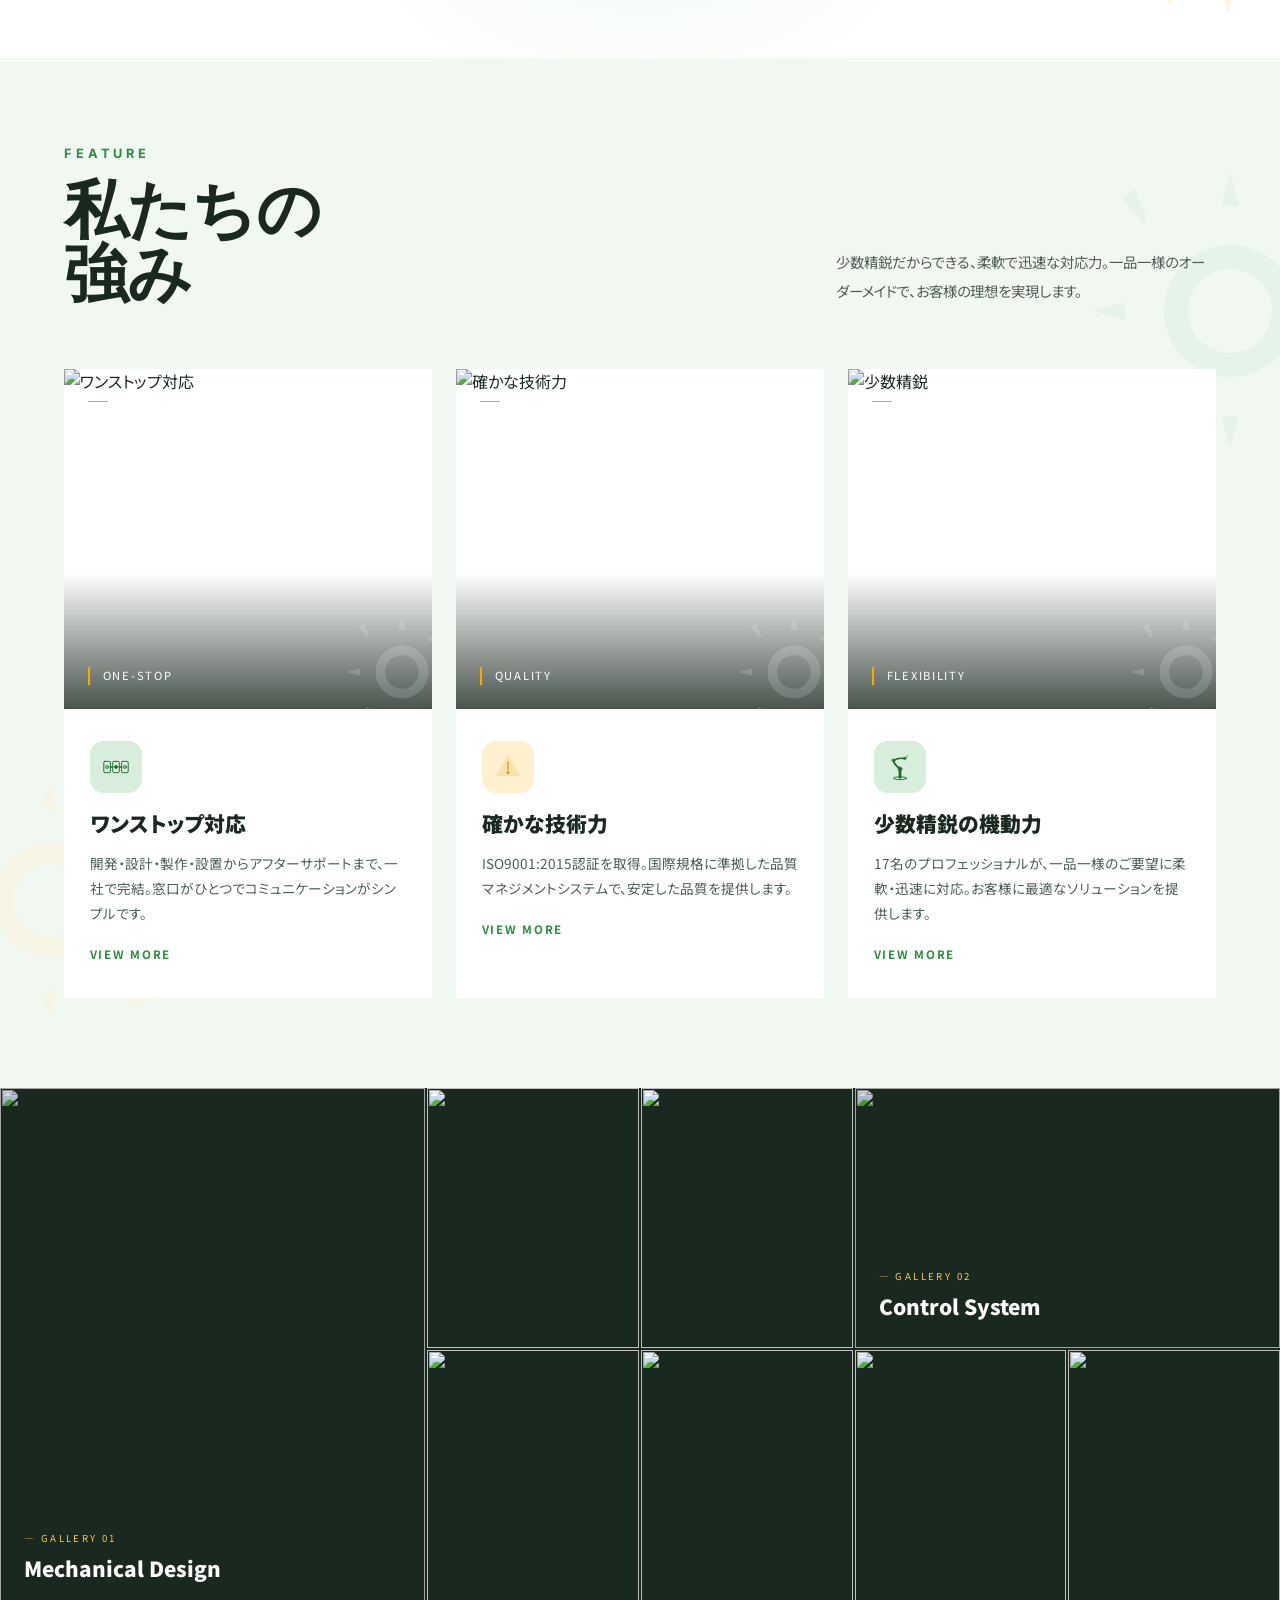
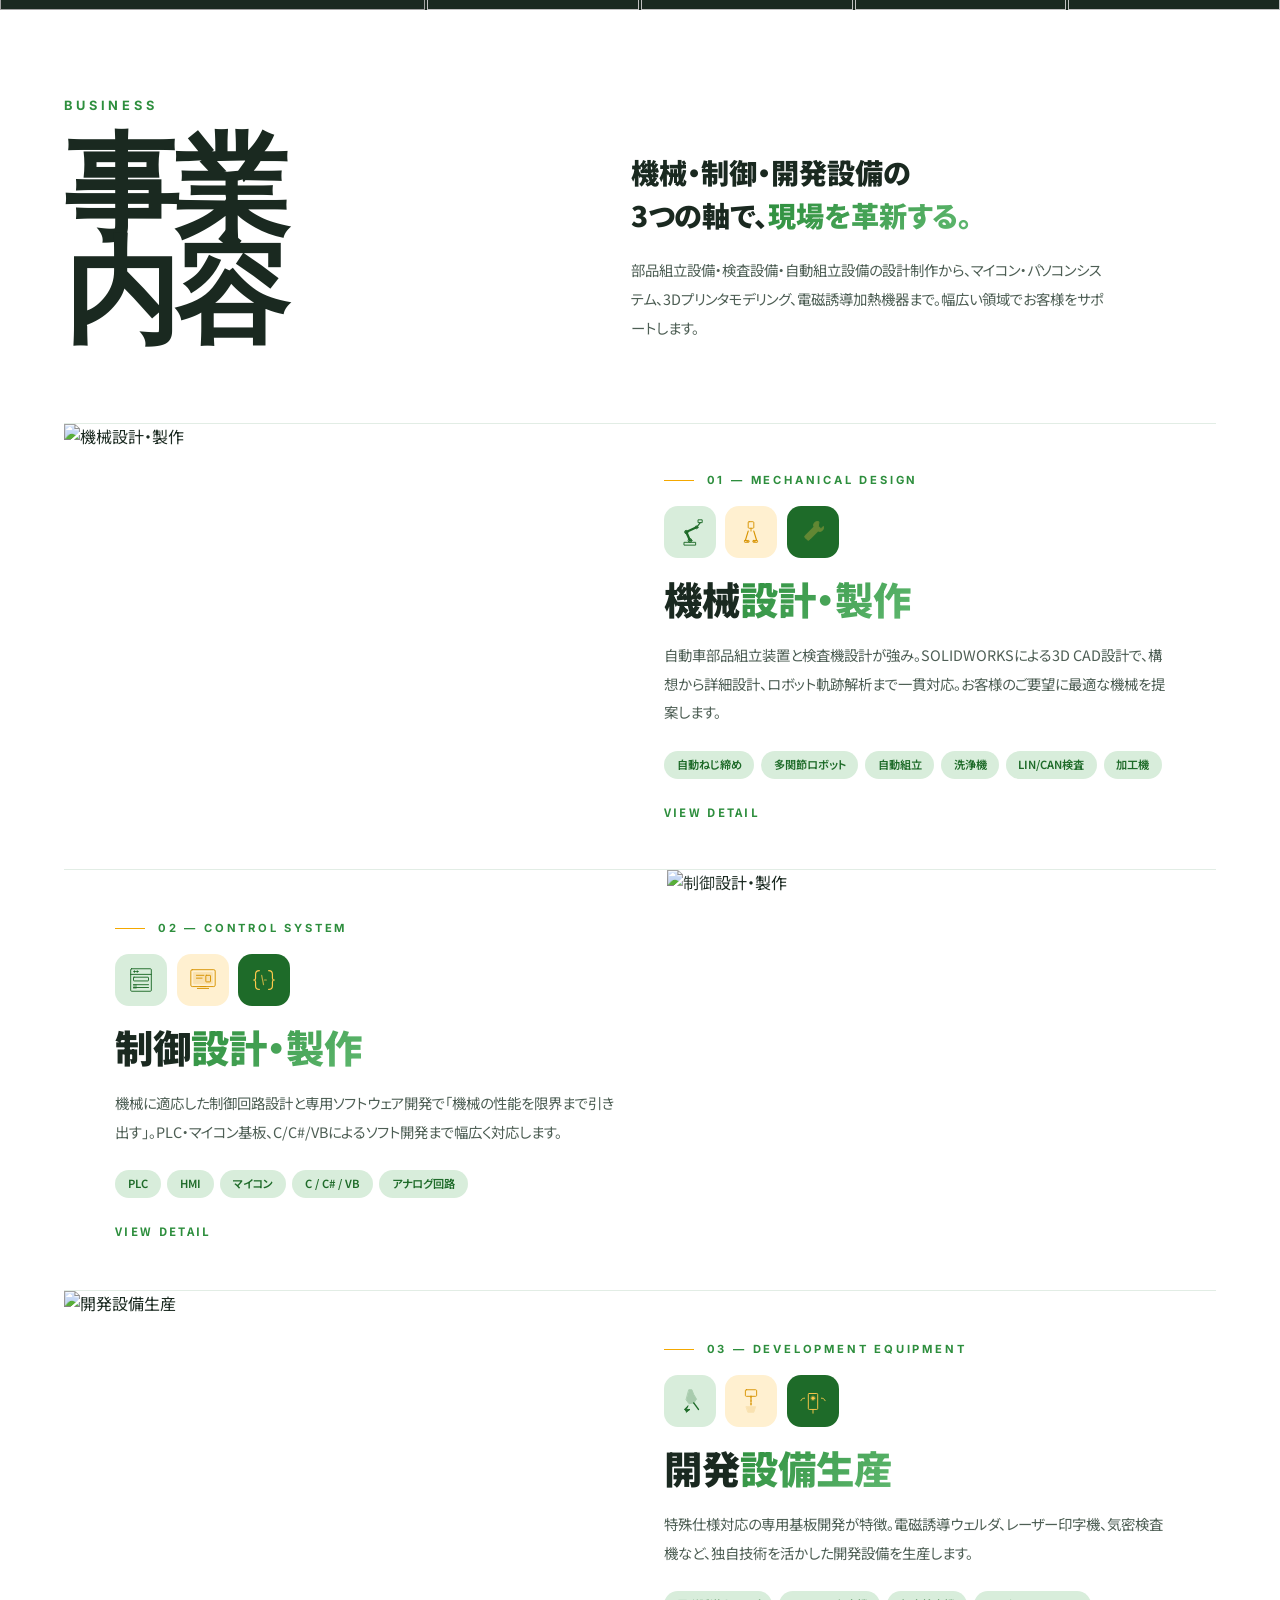
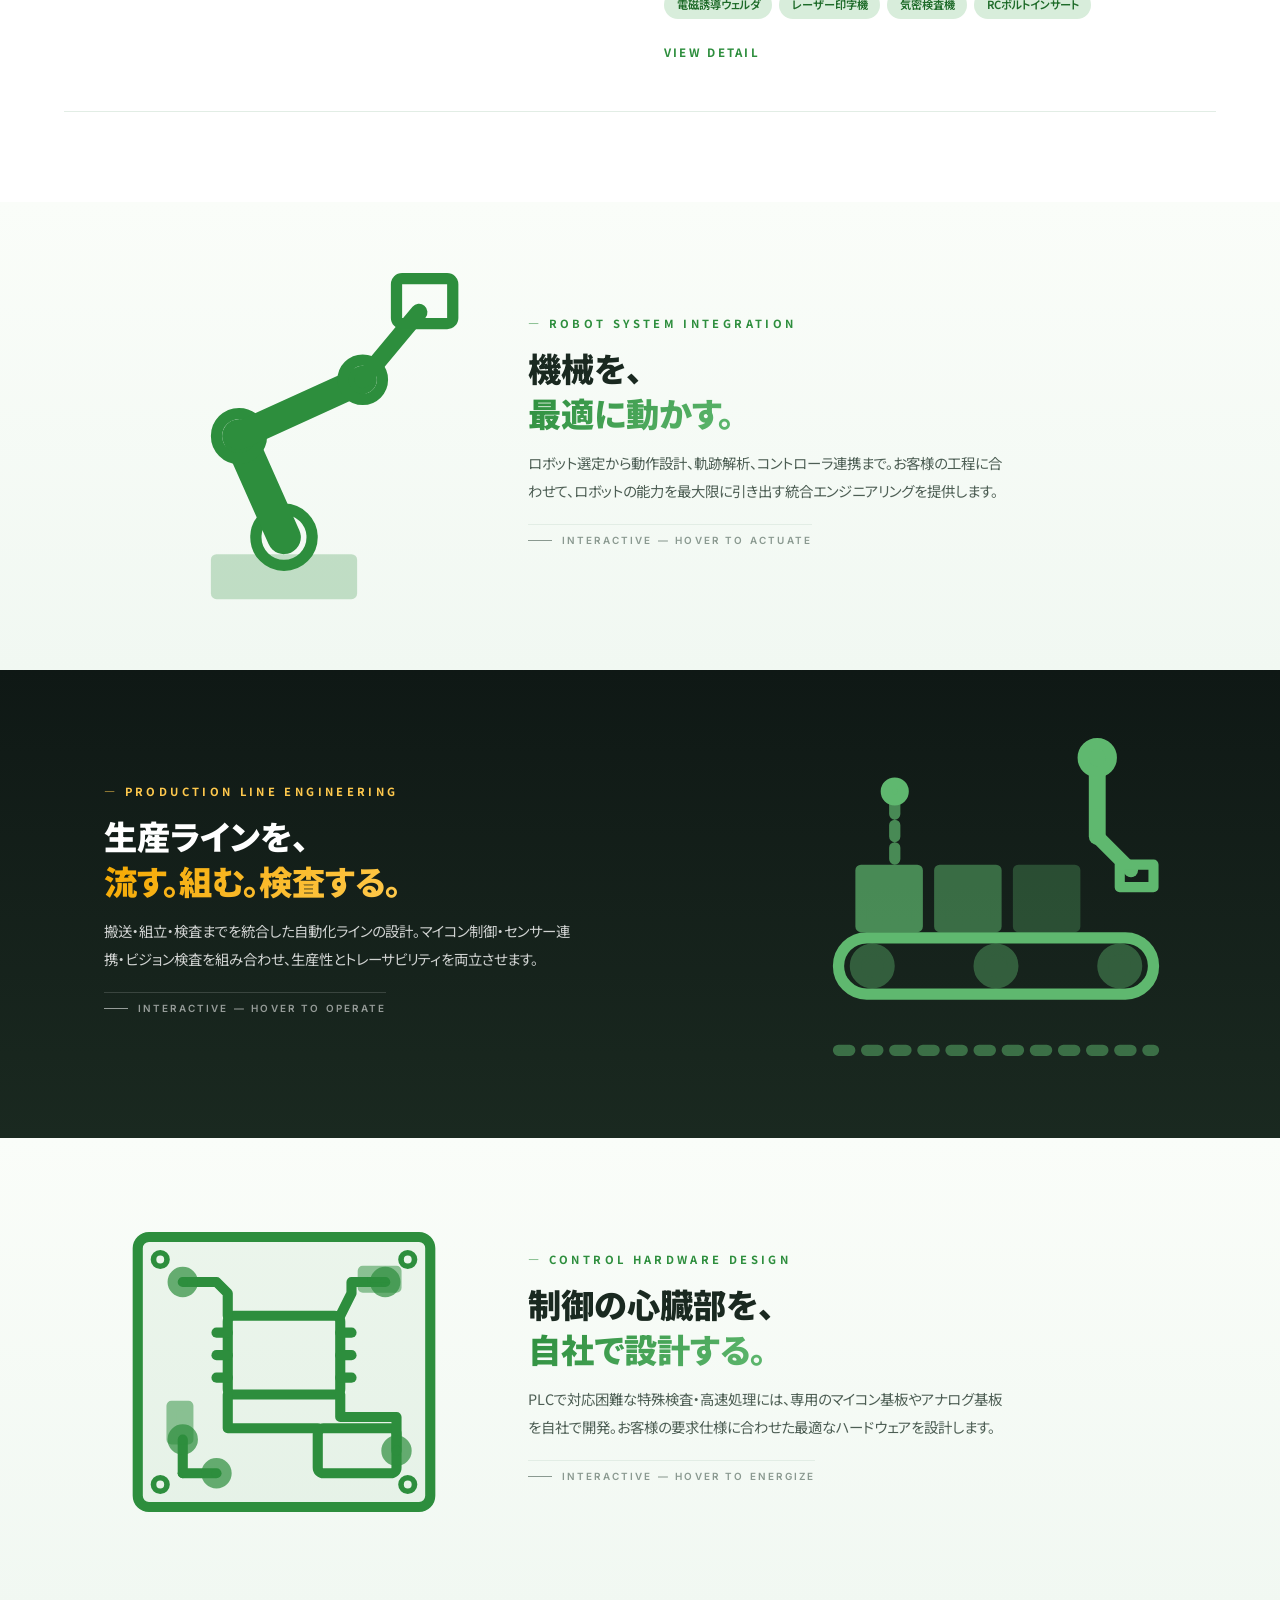
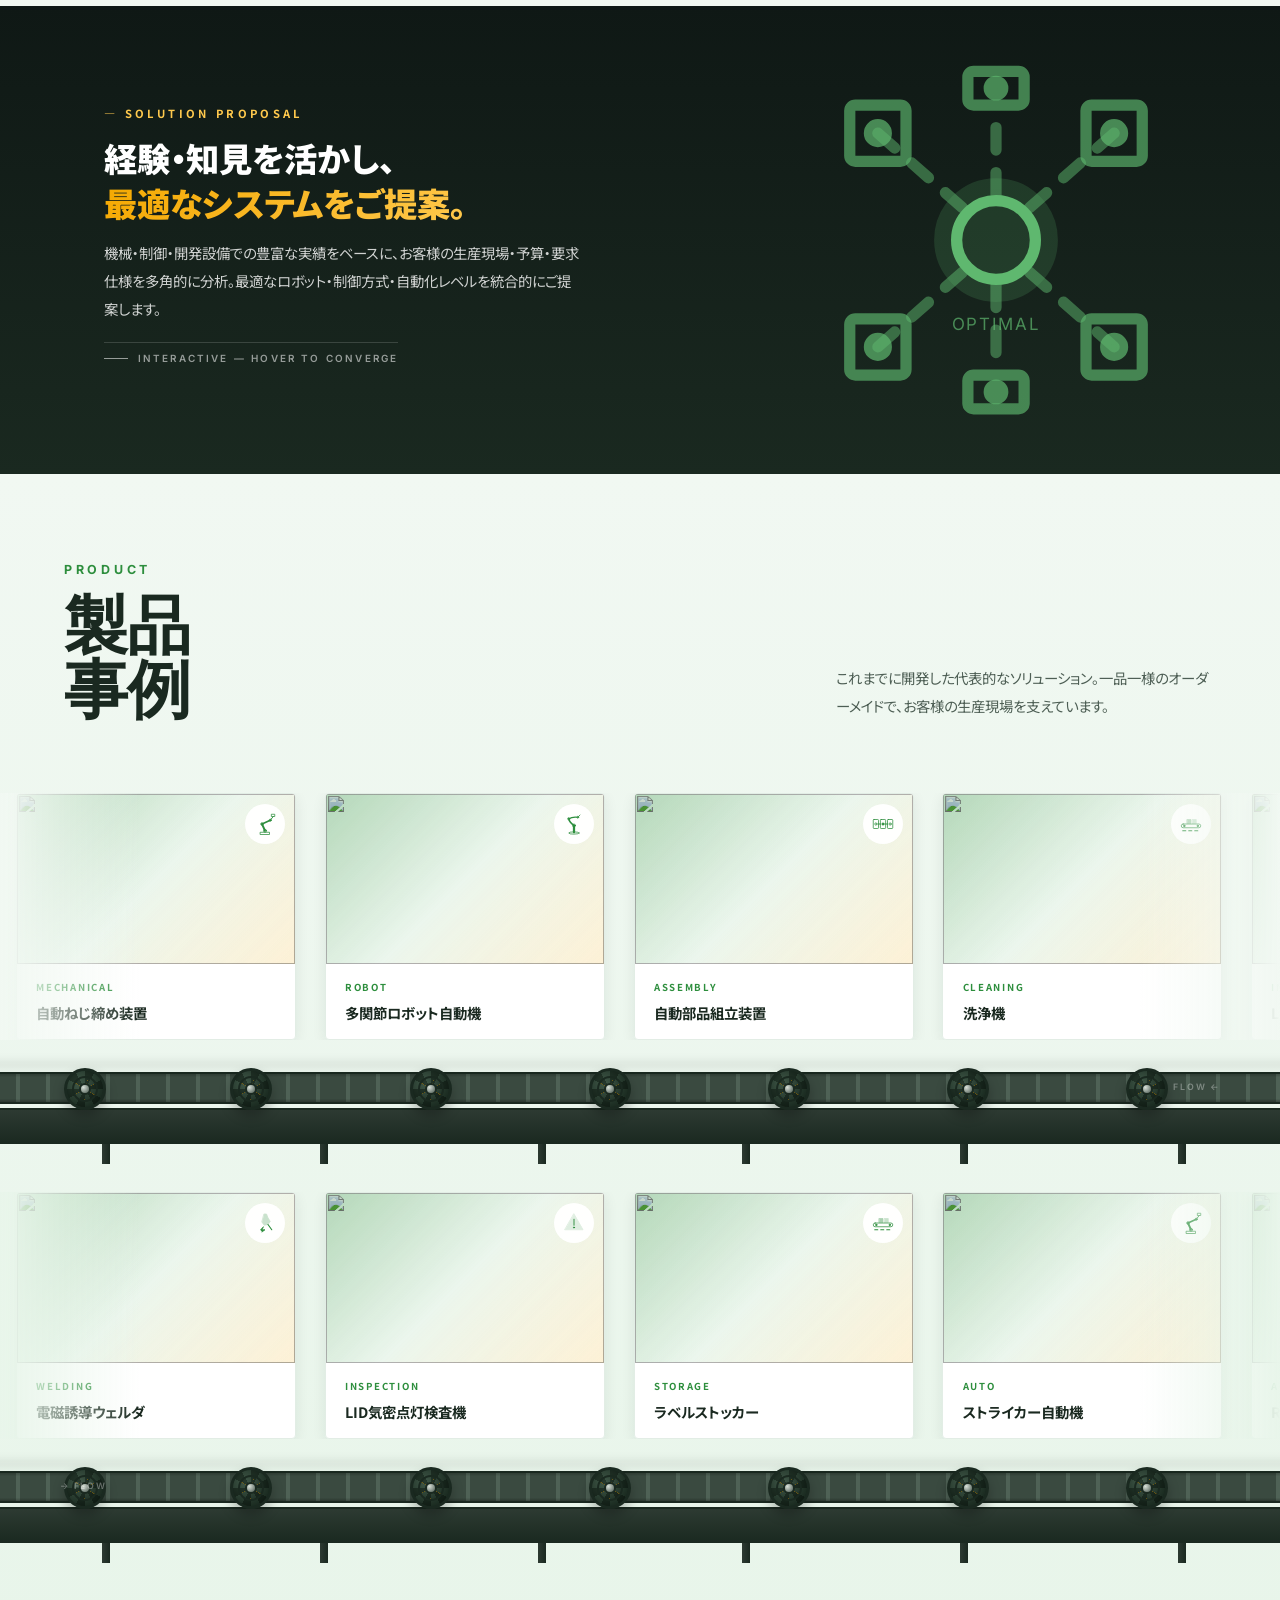
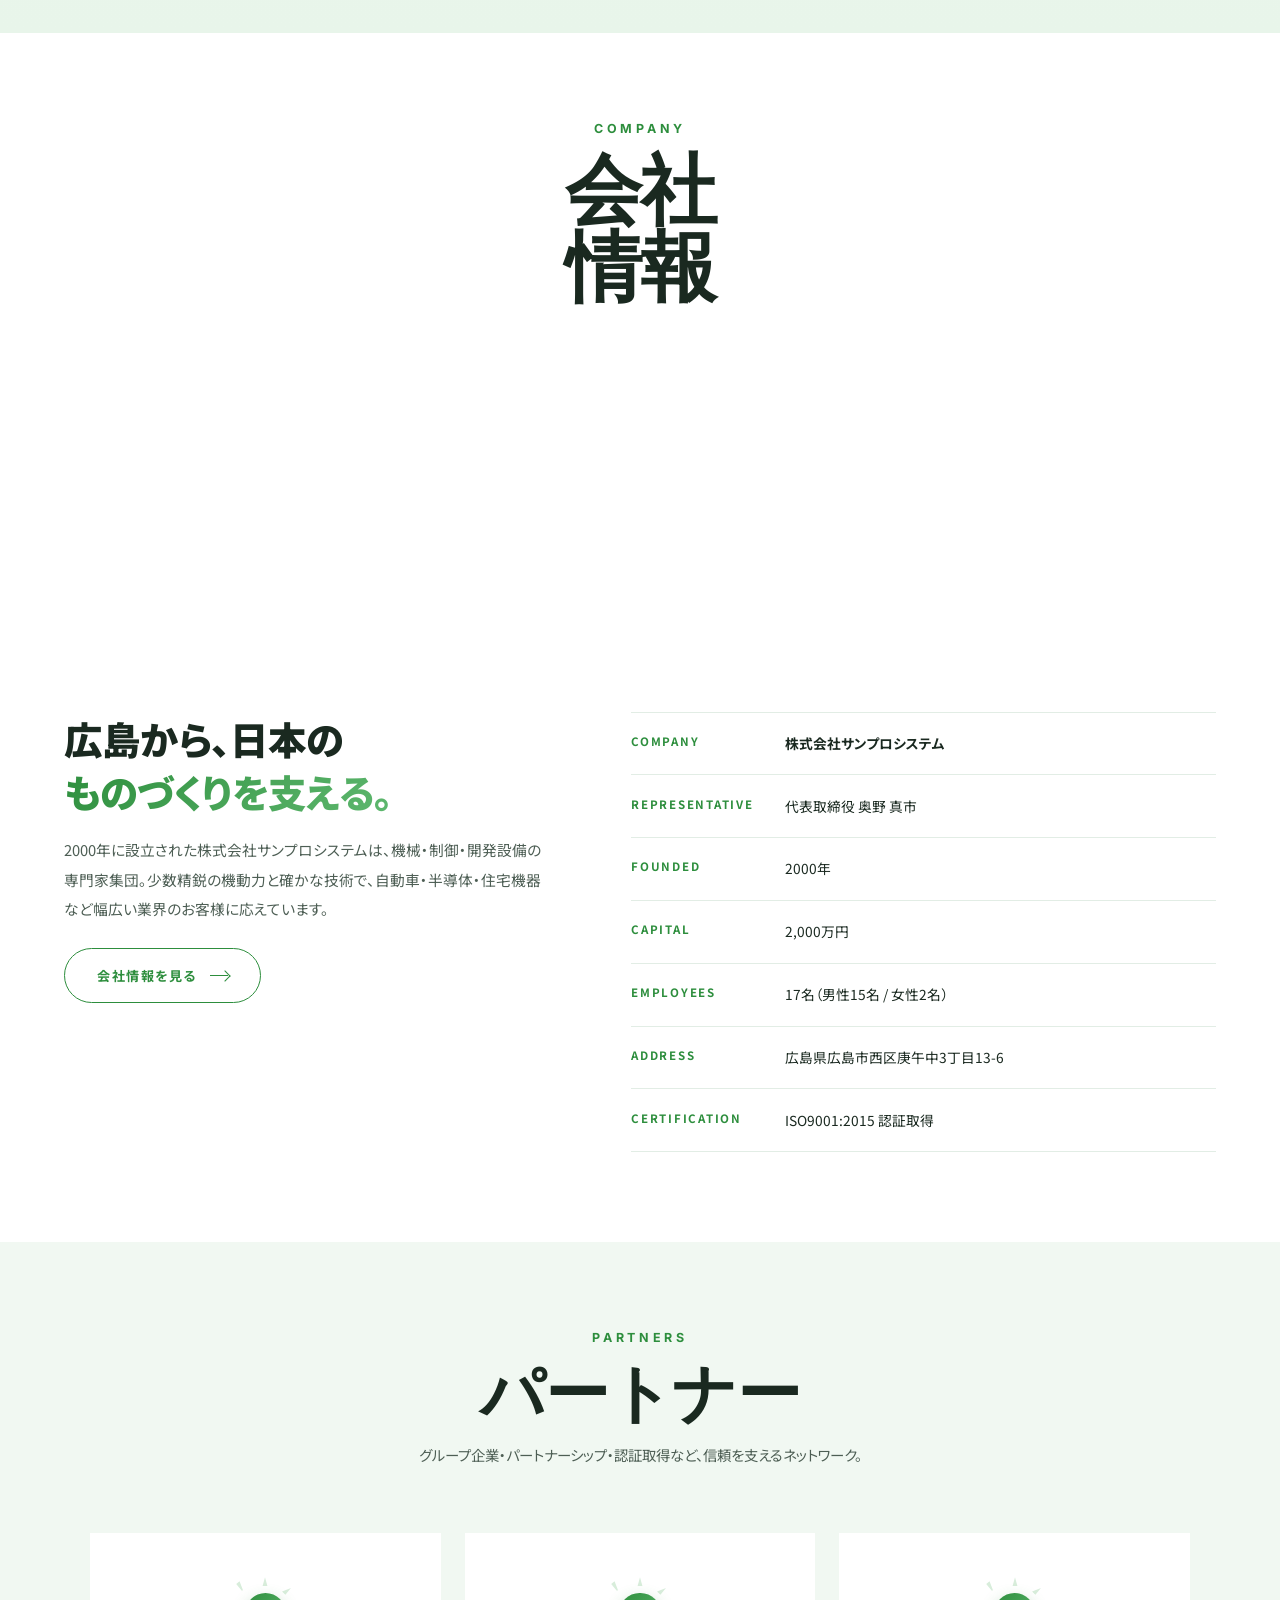
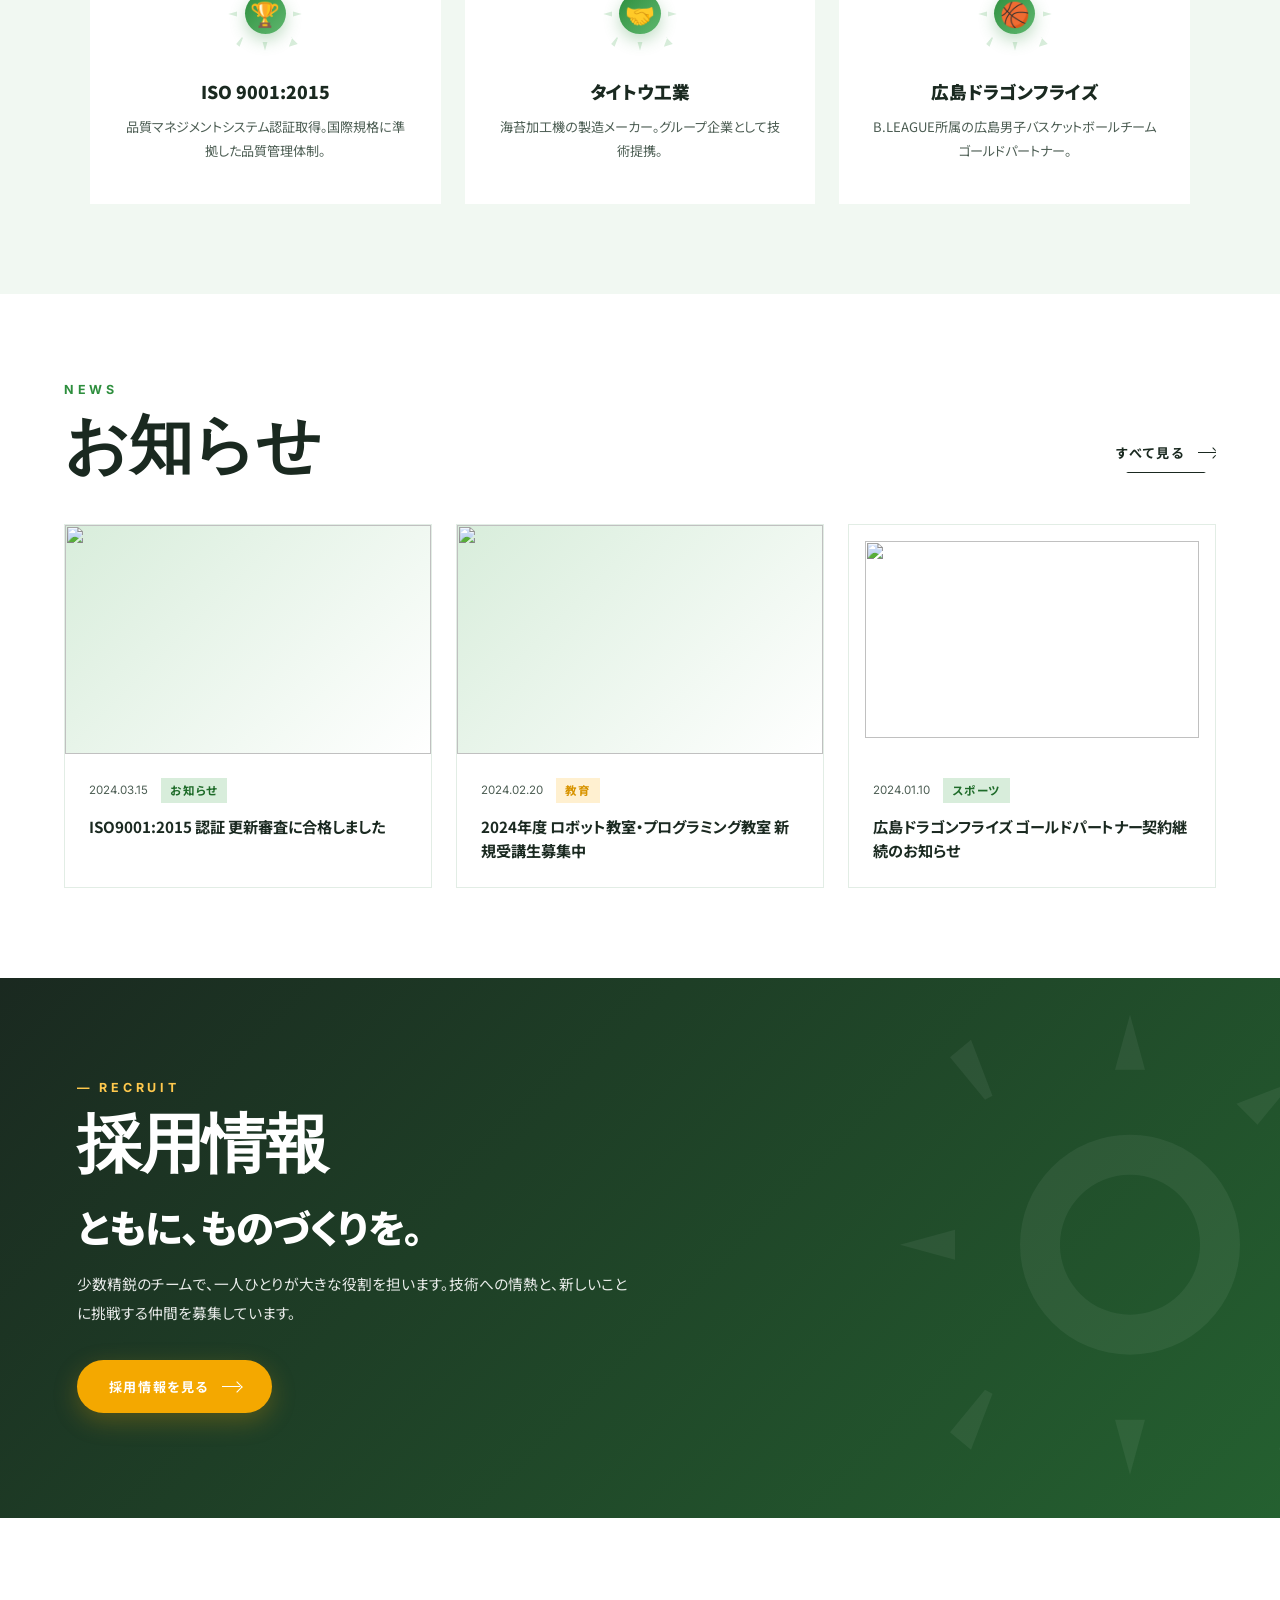
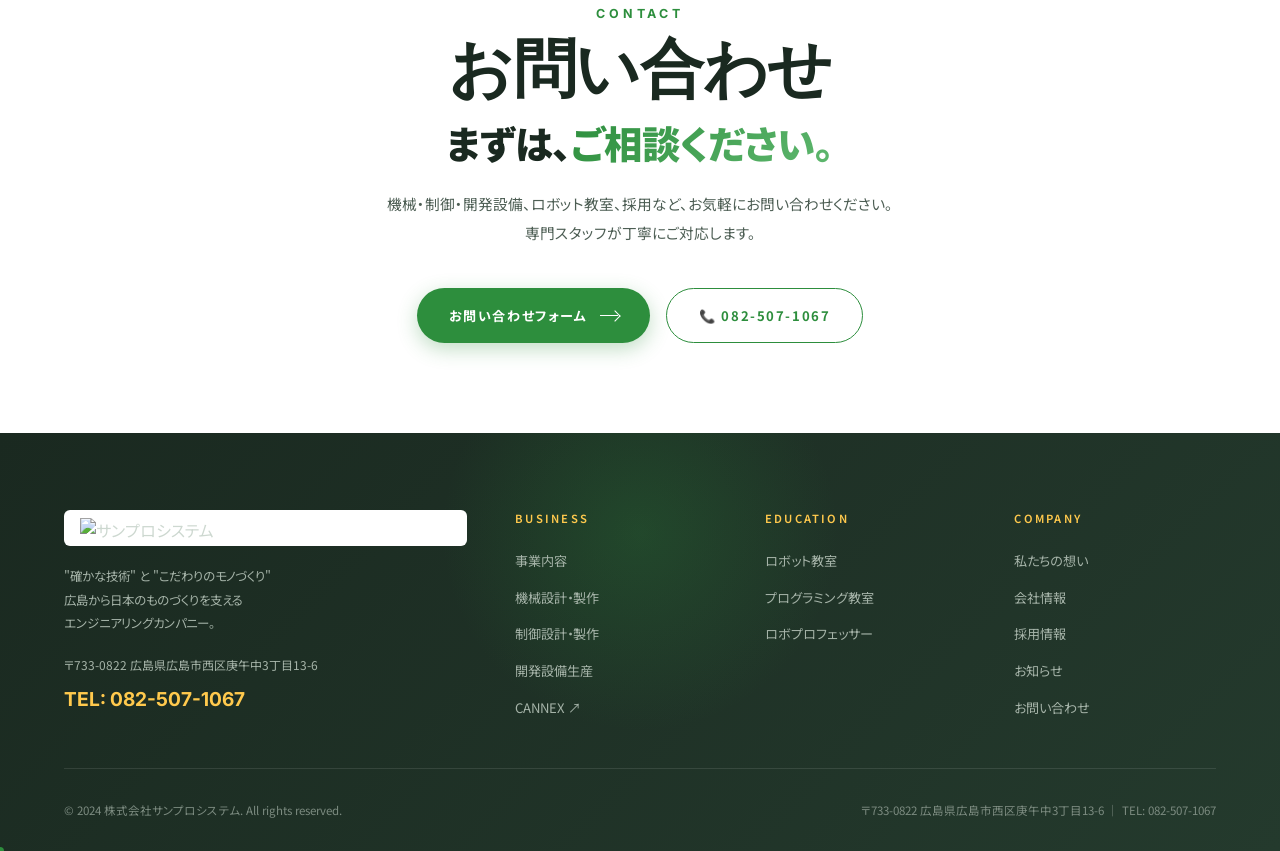
==== commit ccfa8bb0: "fix: スパナカーソルのV字ノッチ位置を修正 問題: - 旧設計: V字ノッチを頭部の「上側」に配置   → 王冠/椅子のような形状になり、スパナに見えなかった  修正: - V字ノッチを頭部の「右" ====
--- a/index.html
+++ b/index.html
@@ -7,7 +7,7 @@
 <meta name="description" content="広島県広島市の株式会社サンプロシステム。機械設計・制御設計・開発設備生産をワンストップで対応。ISO9001:2015認証取得。">
 <link rel="preconnect" href="https://fonts.googleapis.com">
 <link href="https://fonts.googleapis.com/css2?family=Noto+Sans+JP:wght@300;400;500;700;900&family=Inter:wght@300;400;500;700;900&display=swap" rel="stylesheet">
-<link rel="stylesheet" href="assets/css/style.css?v=4">
+<link rel="stylesheet" href="assets/css/style.css?v=5">
 <style>
 /* HERO */
 #hero{position:relative;height:100vh;min-height:680px;overflow:hidden;background:#1a2920}
@@ -1276,6 +1276,6 @@
   </div>
 </footer>
 
-<script src="assets/js/main.js?v=4"></script>
+<script src="assets/js/main.js?v=5"></script>
 </body>
 </html>
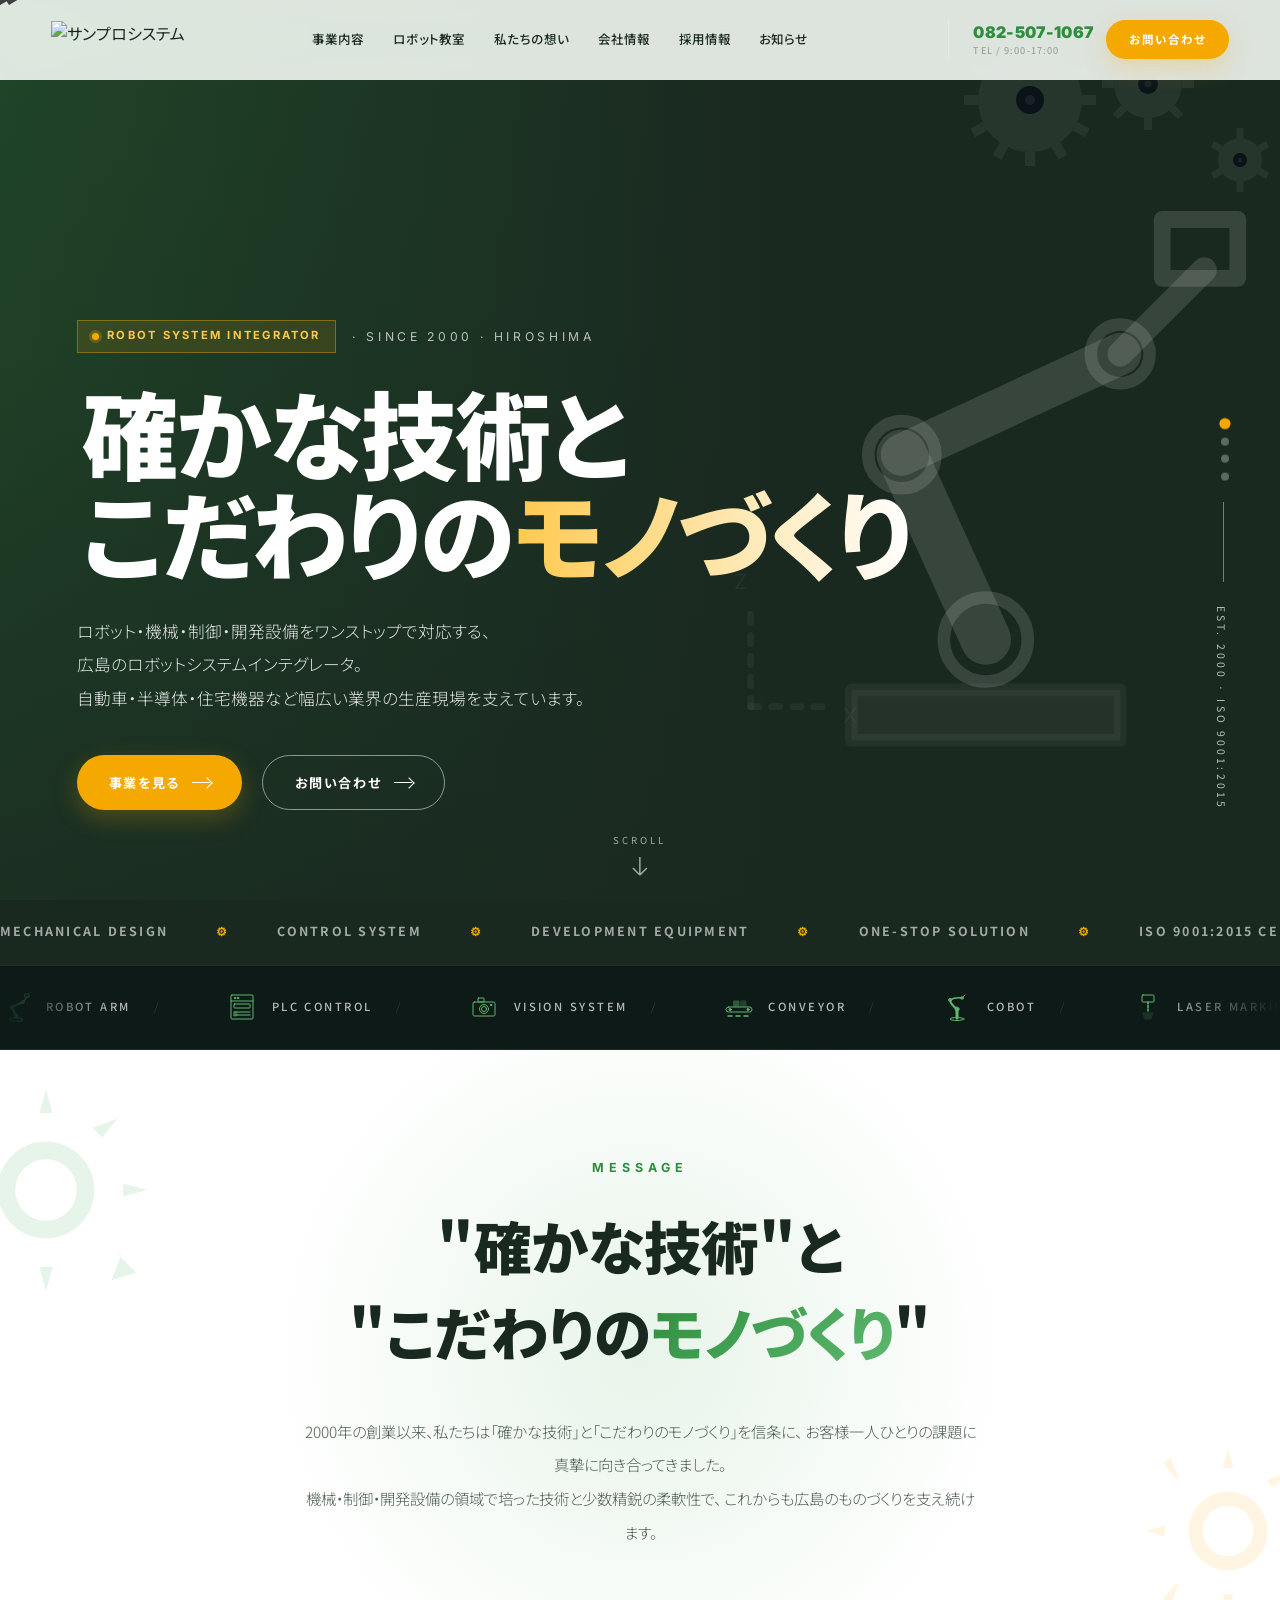
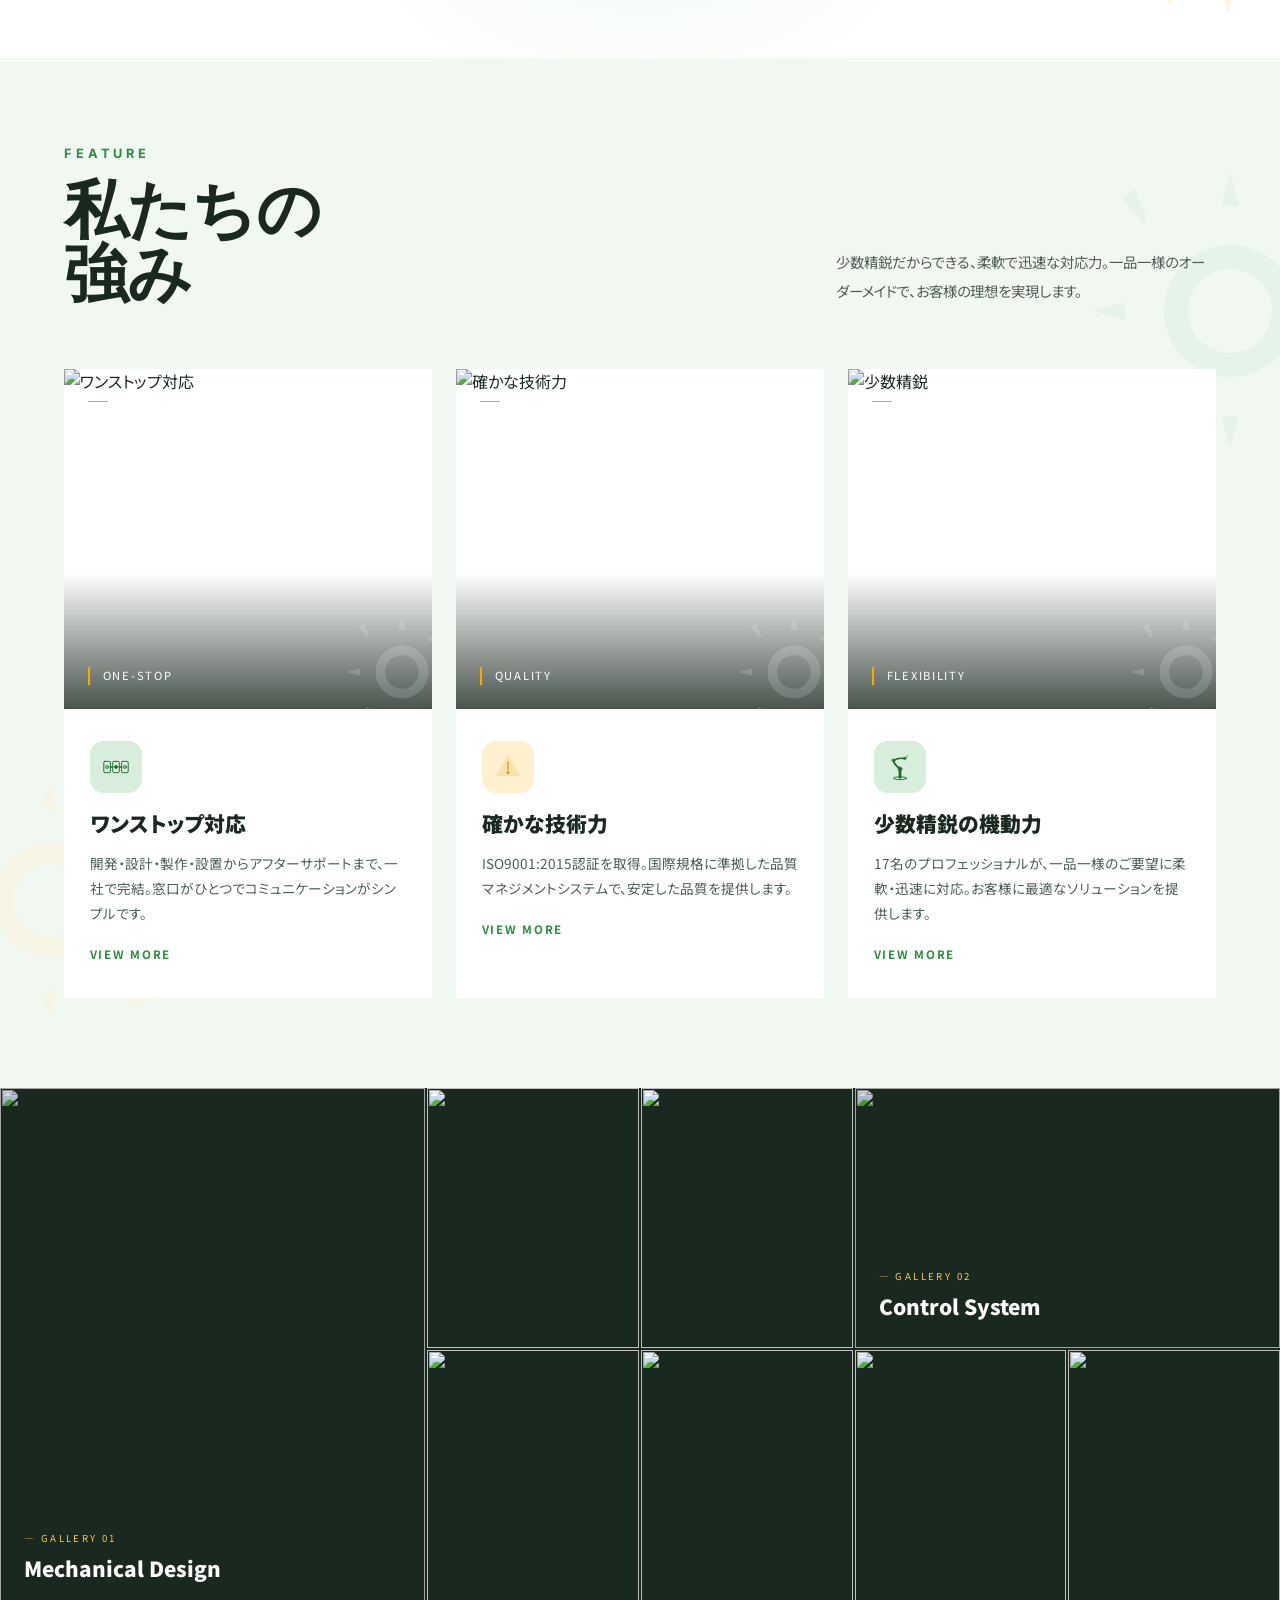
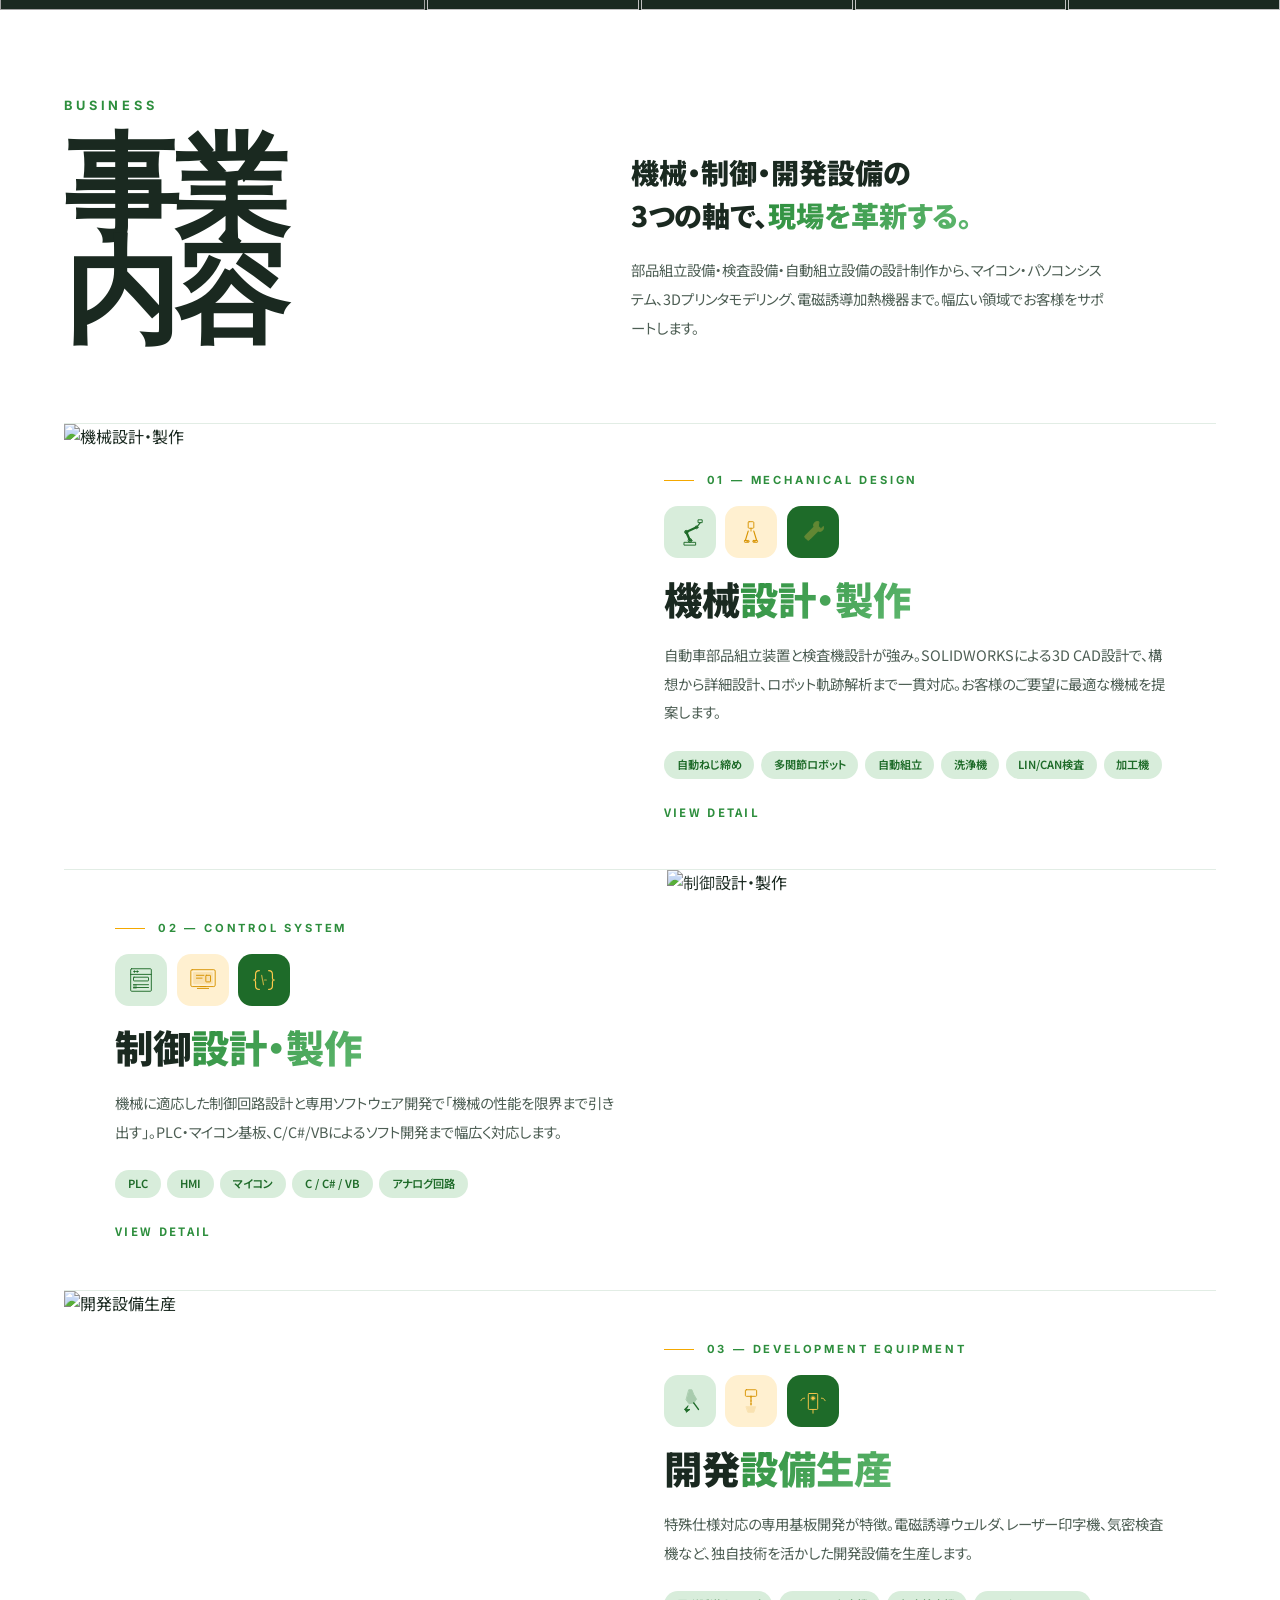
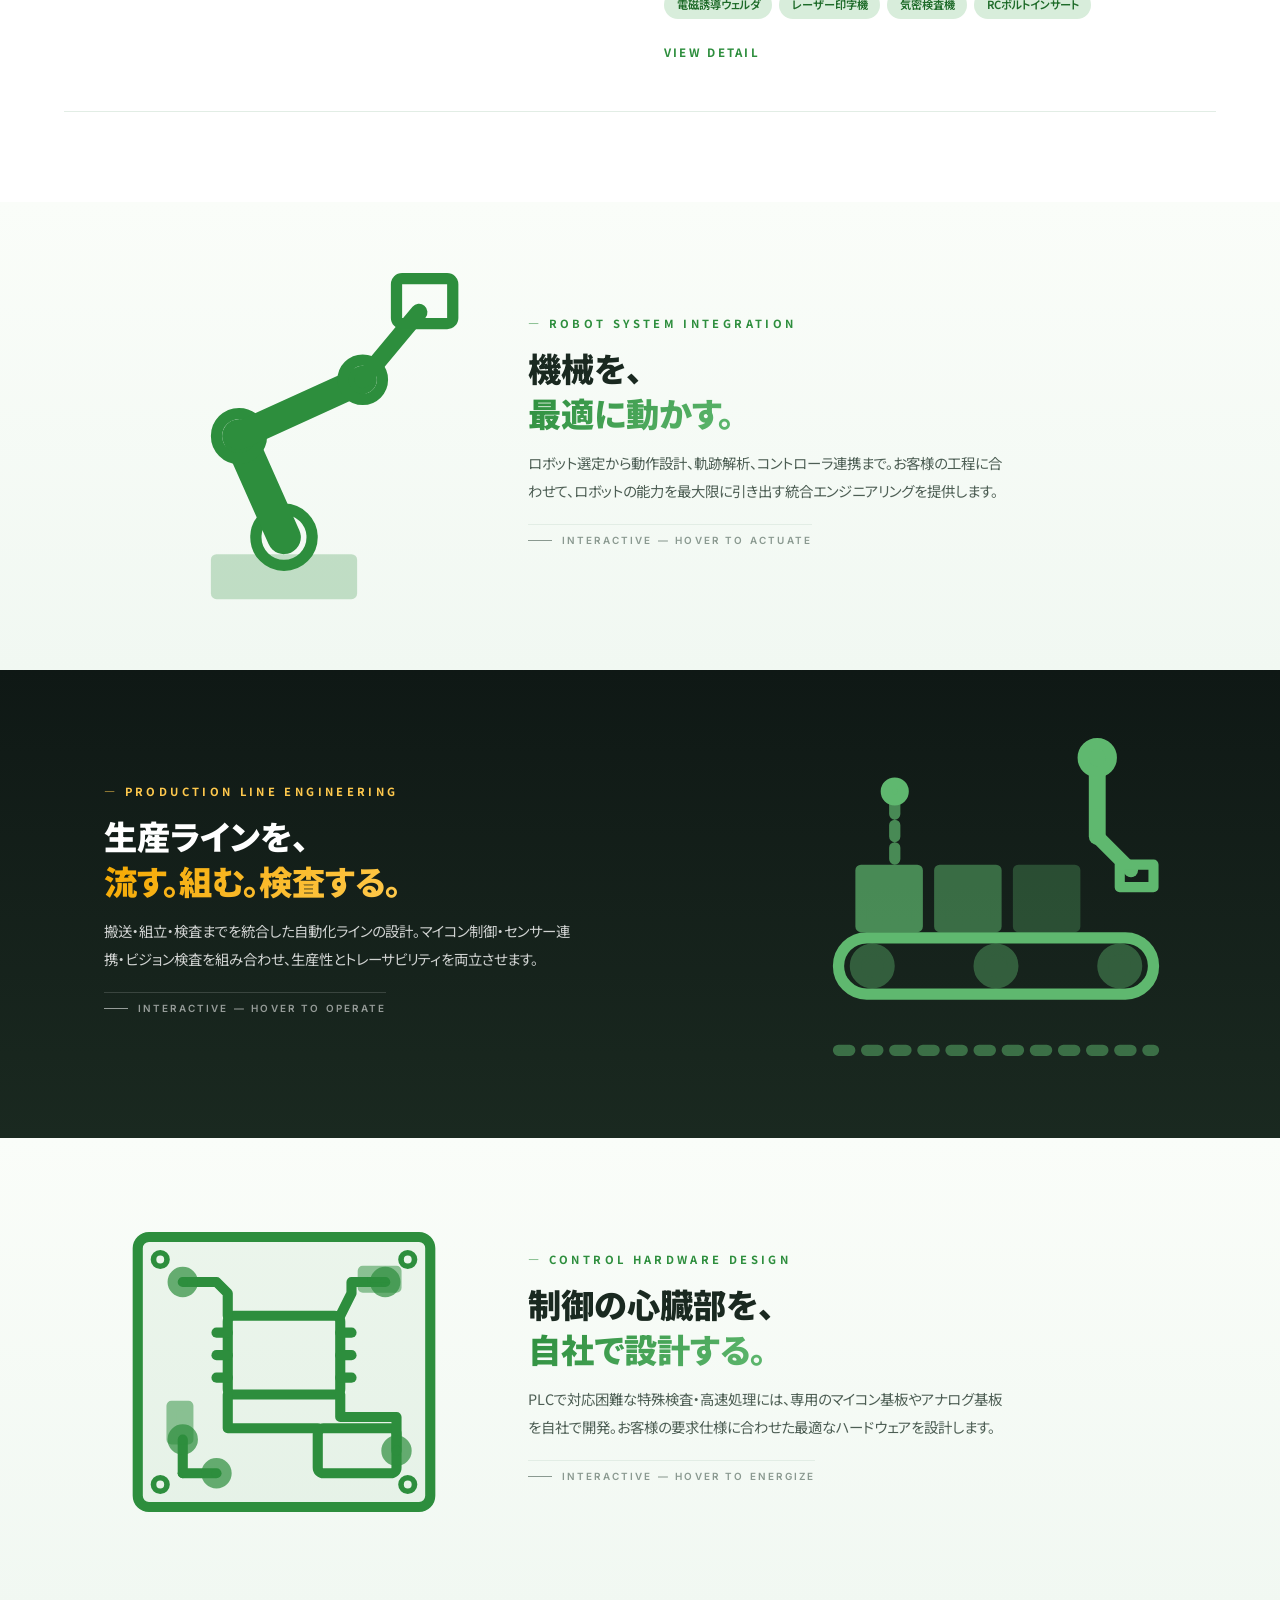
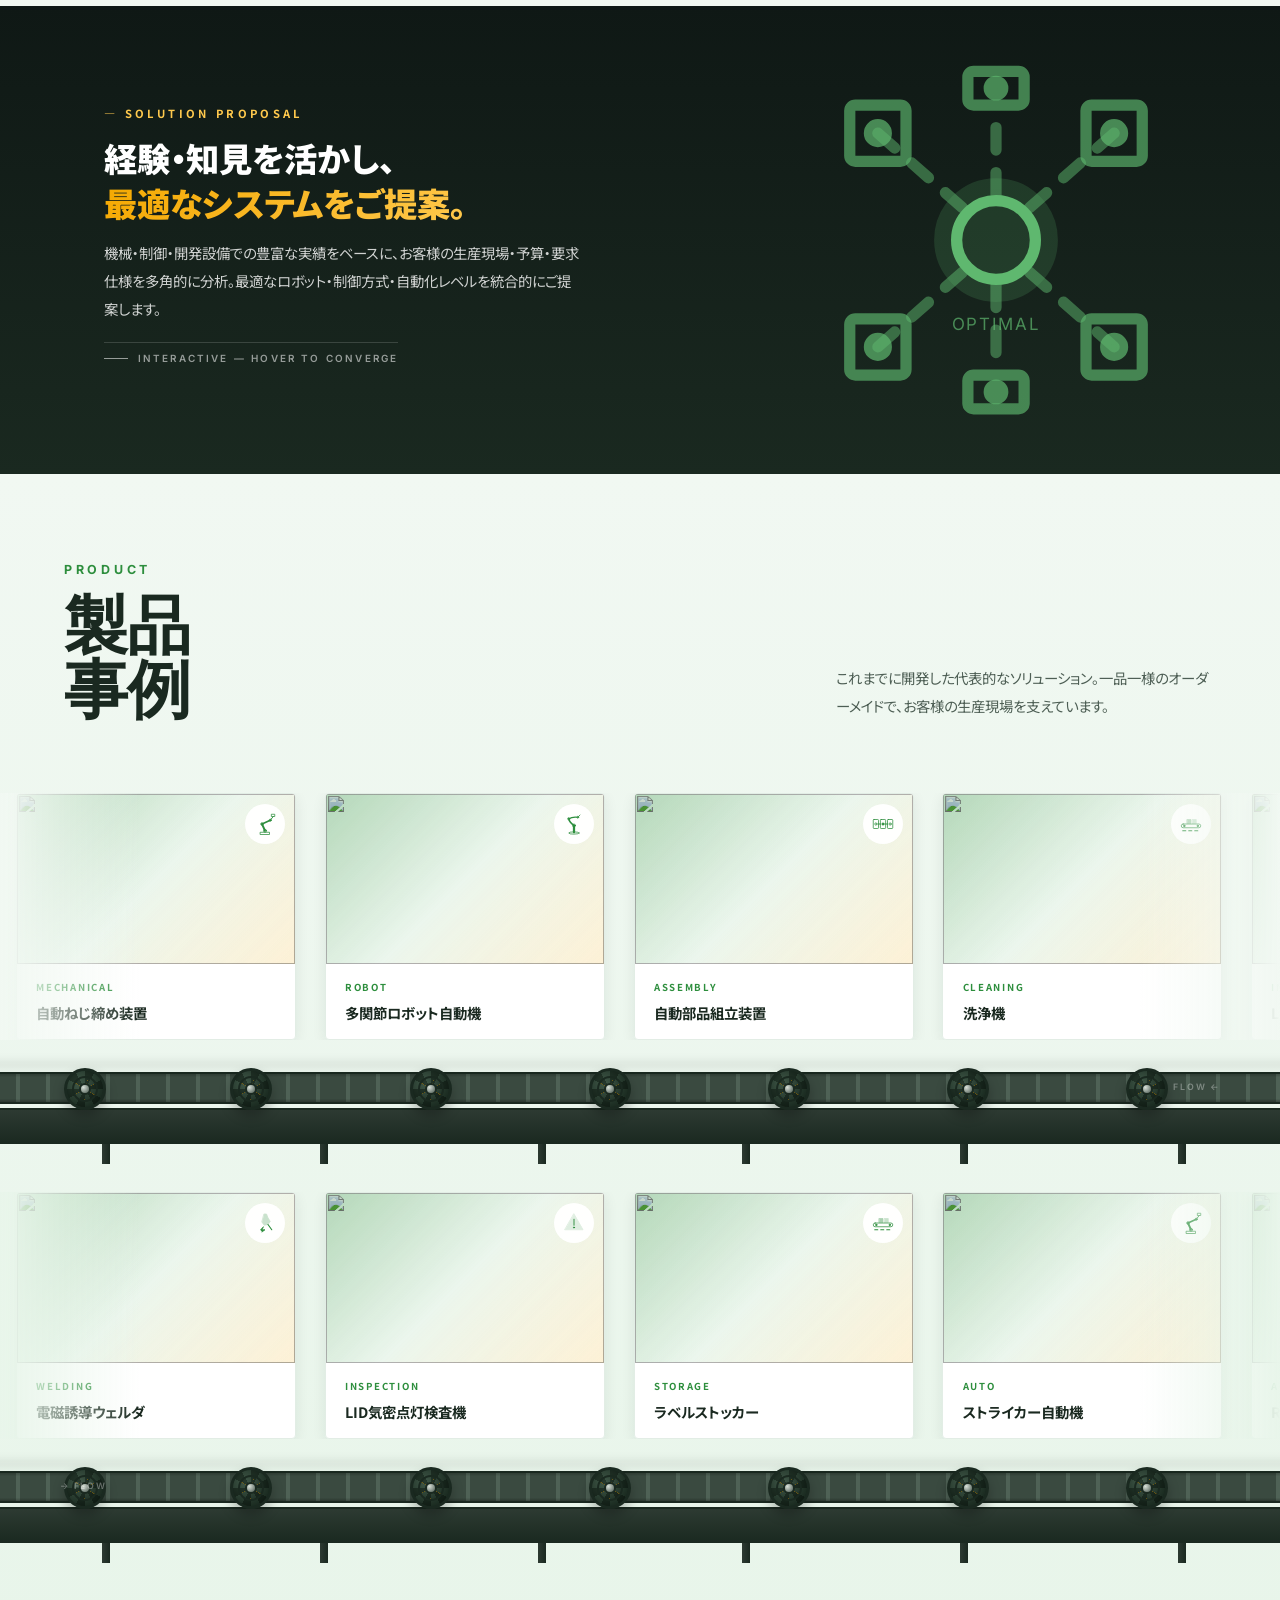
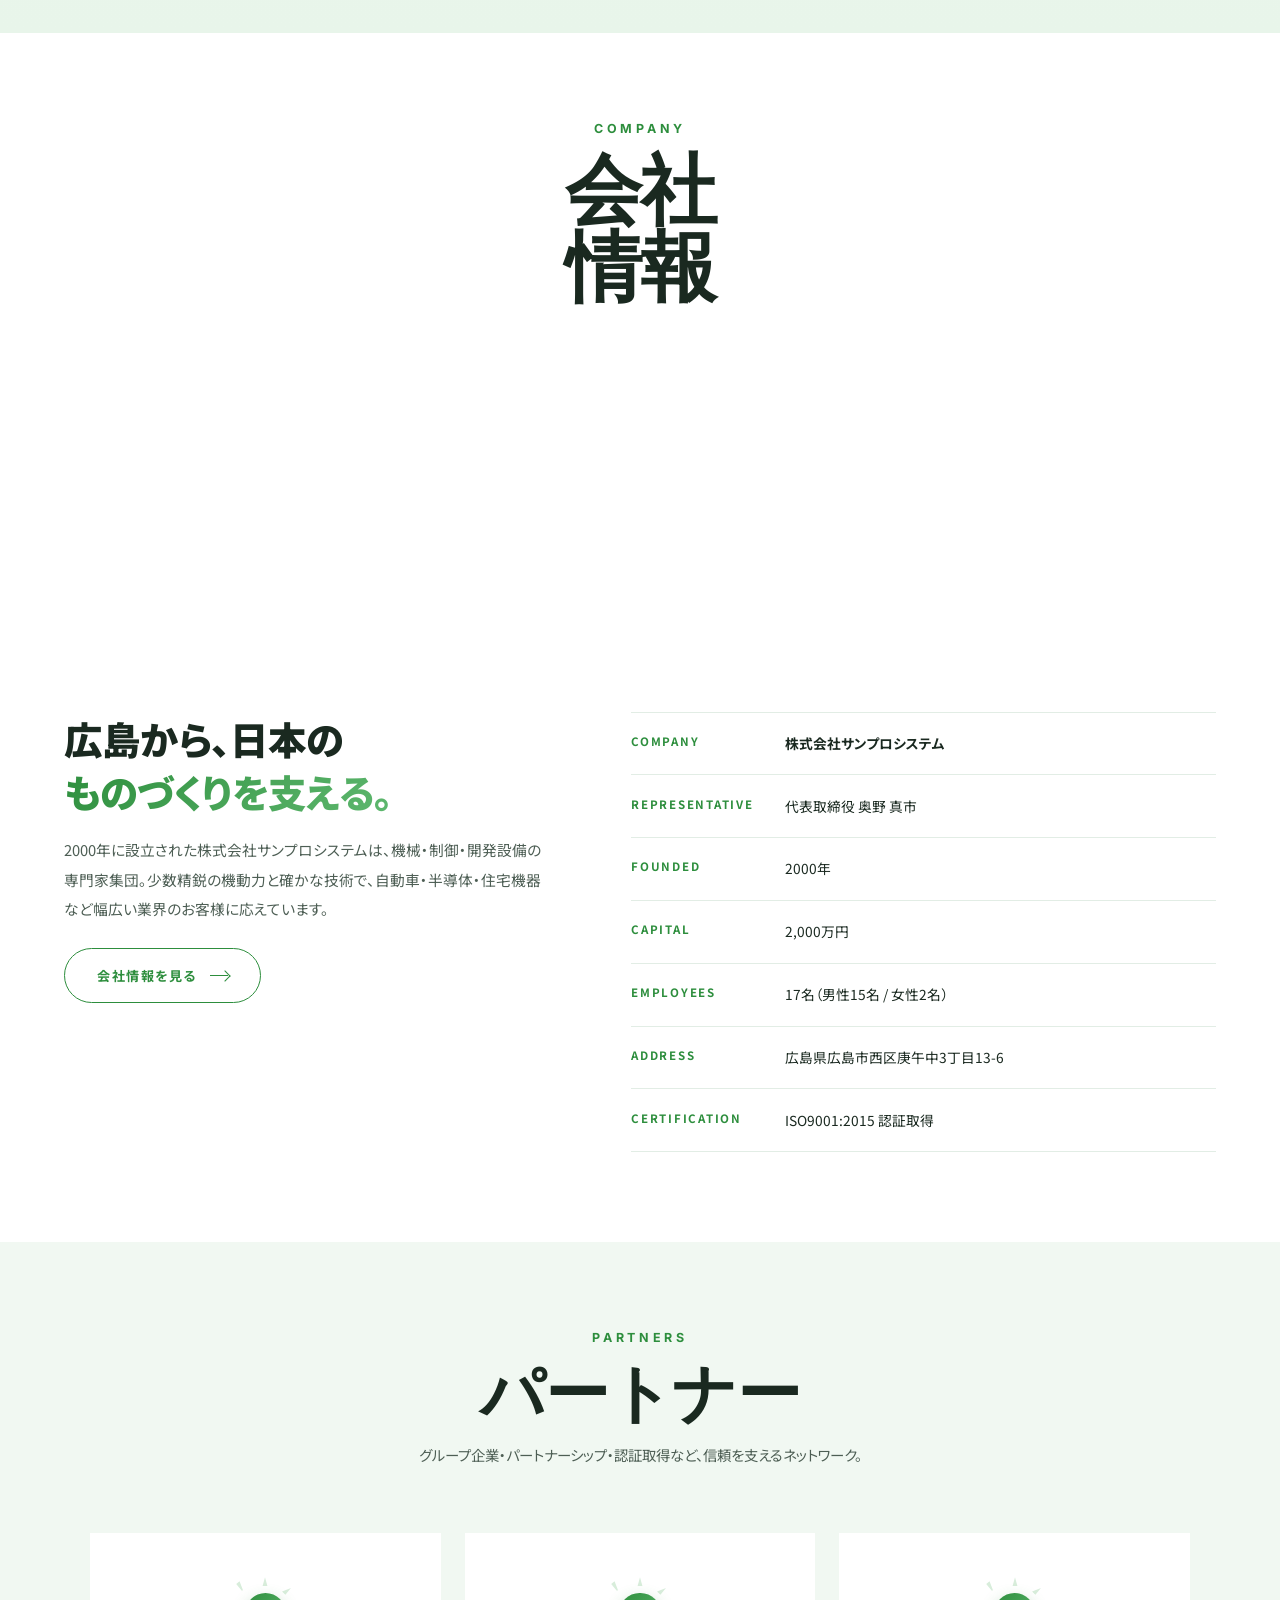
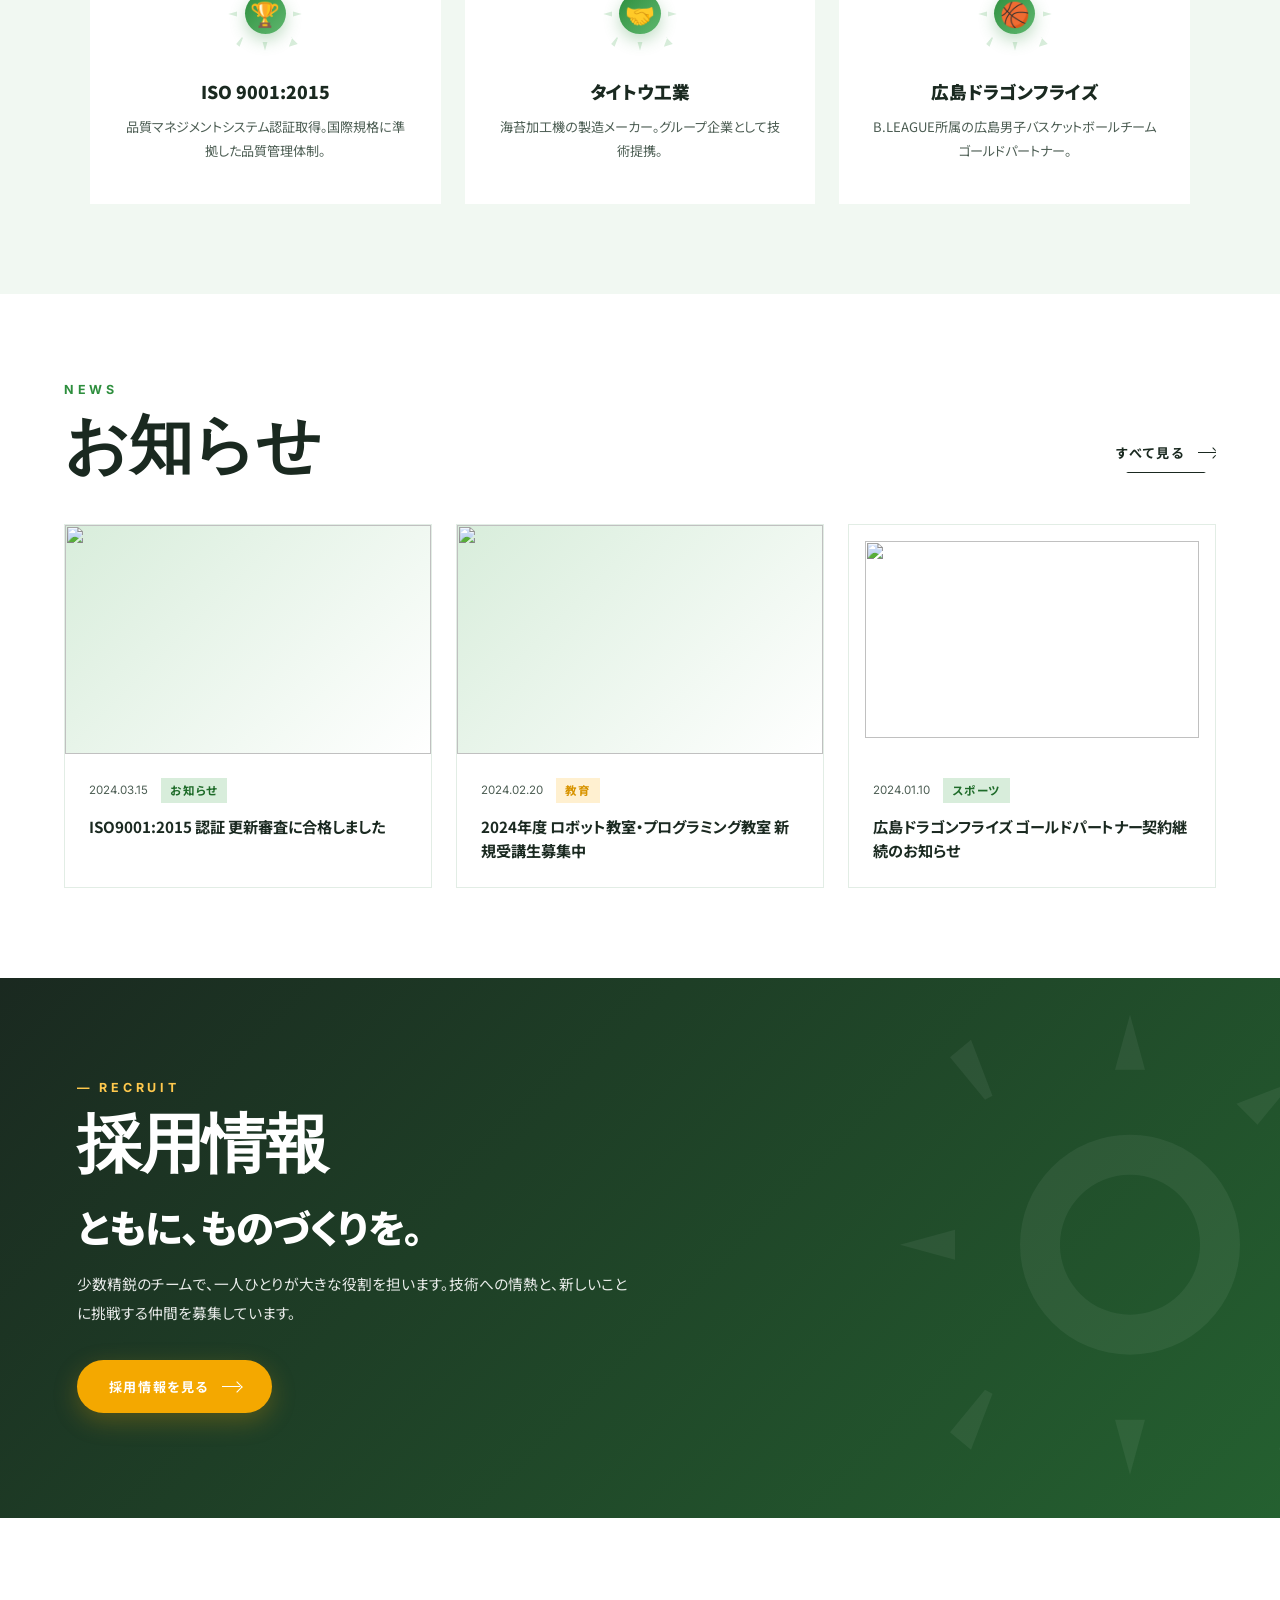
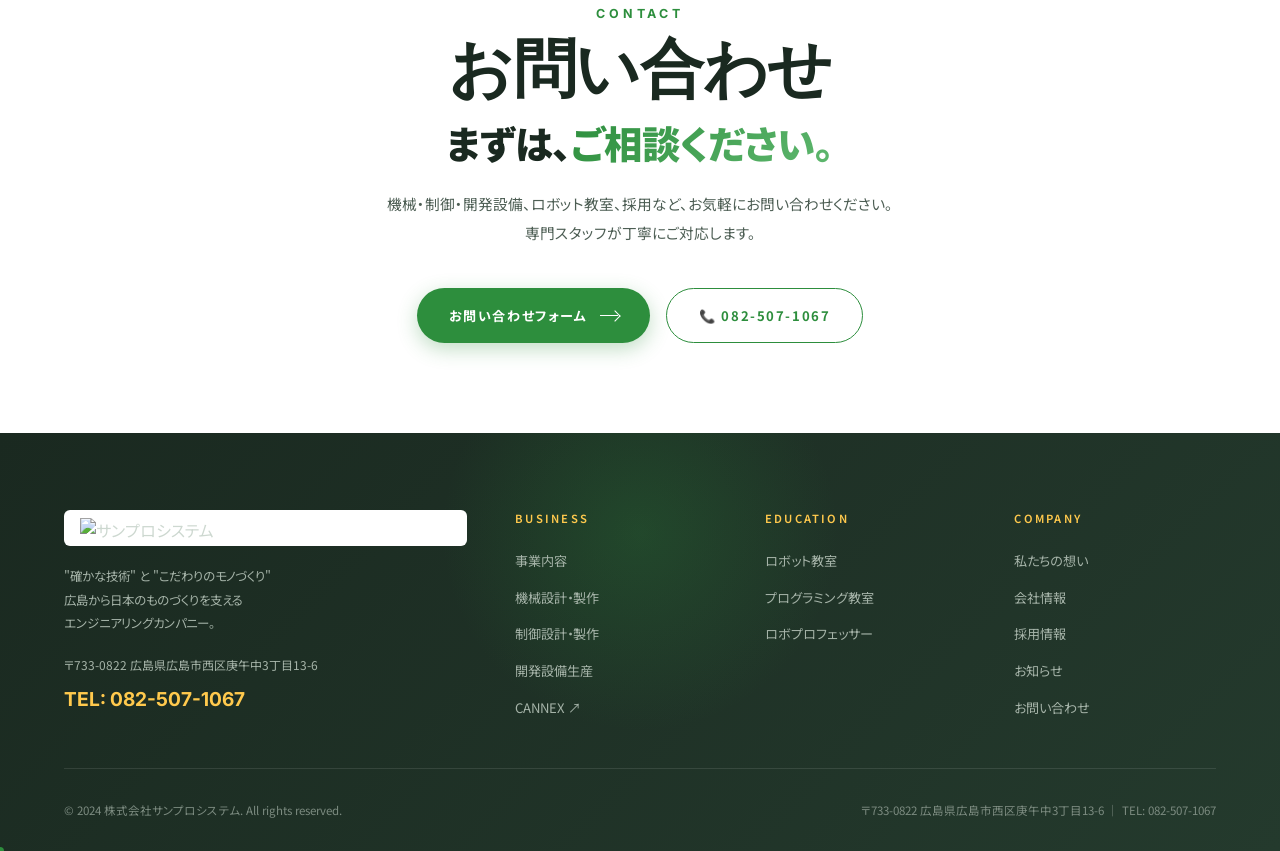
==== commit 1c4b50c8: "fix: スパナカーソルをリング大型化＋深いV字ノッチに 問題: 小さなリング・浅いノッチで添付画像と異なる見た目だった  修正: - リング半径 5→7 (大型化、ホールも 2.5→3 で視認性UP" ====
--- a/index.html
+++ b/index.html
@@ -7,7 +7,7 @@
 <meta name="description" content="広島県広島市の株式会社サンプロシステム。機械設計・制御設計・開発設備生産をワンストップで対応。ISO9001:2015認証取得。">
 <link rel="preconnect" href="https://fonts.googleapis.com">
 <link href="https://fonts.googleapis.com/css2?family=Noto+Sans+JP:wght@300;400;500;700;900&family=Inter:wght@300;400;500;700;900&display=swap" rel="stylesheet">
-<link rel="stylesheet" href="assets/css/style.css?v=5">
+<link rel="stylesheet" href="assets/css/style.css?v=6">
 <style>
 /* HERO */
 #hero{position:relative;height:100vh;min-height:680px;overflow:hidden;background:#1a2920}
@@ -1276,6 +1276,6 @@
   </div>
 </footer>
 
-<script src="assets/js/main.js?v=5"></script>
+<script src="assets/js/main.js?v=6"></script>
 </body>
 </html>
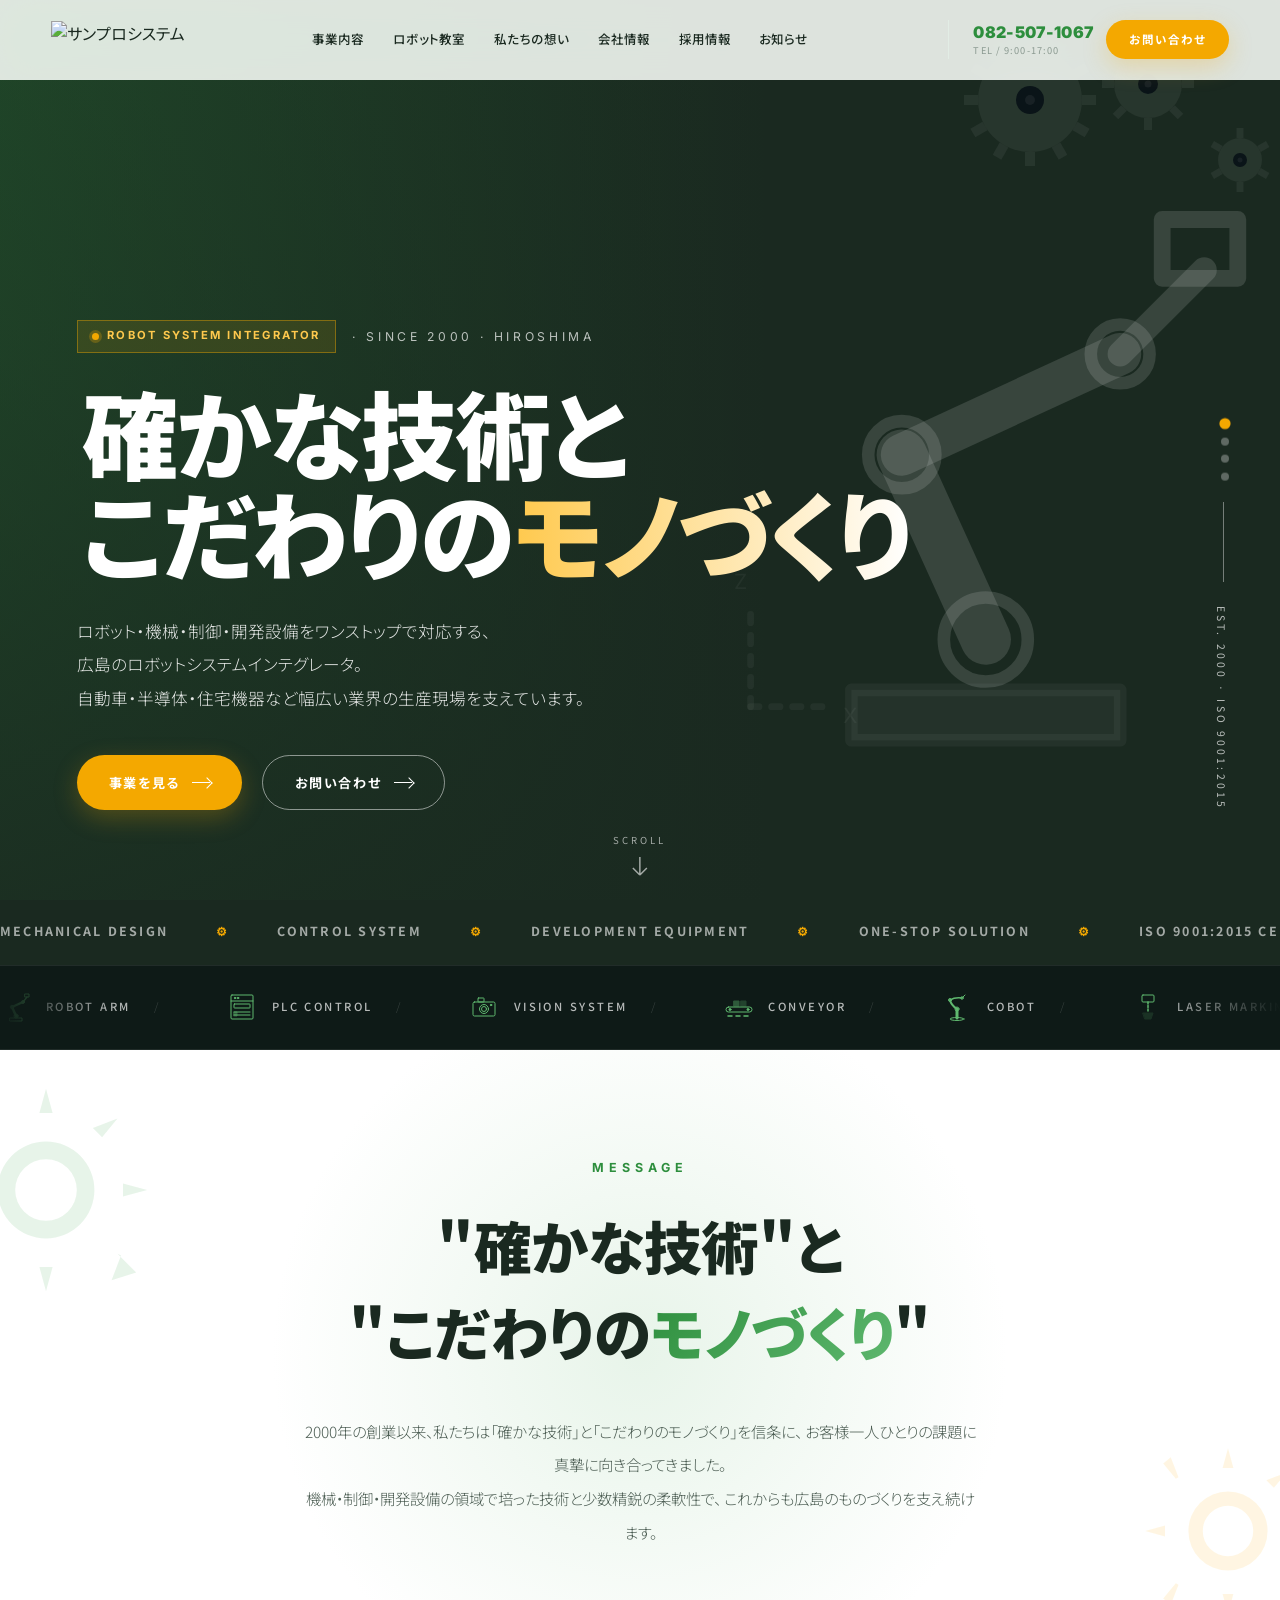
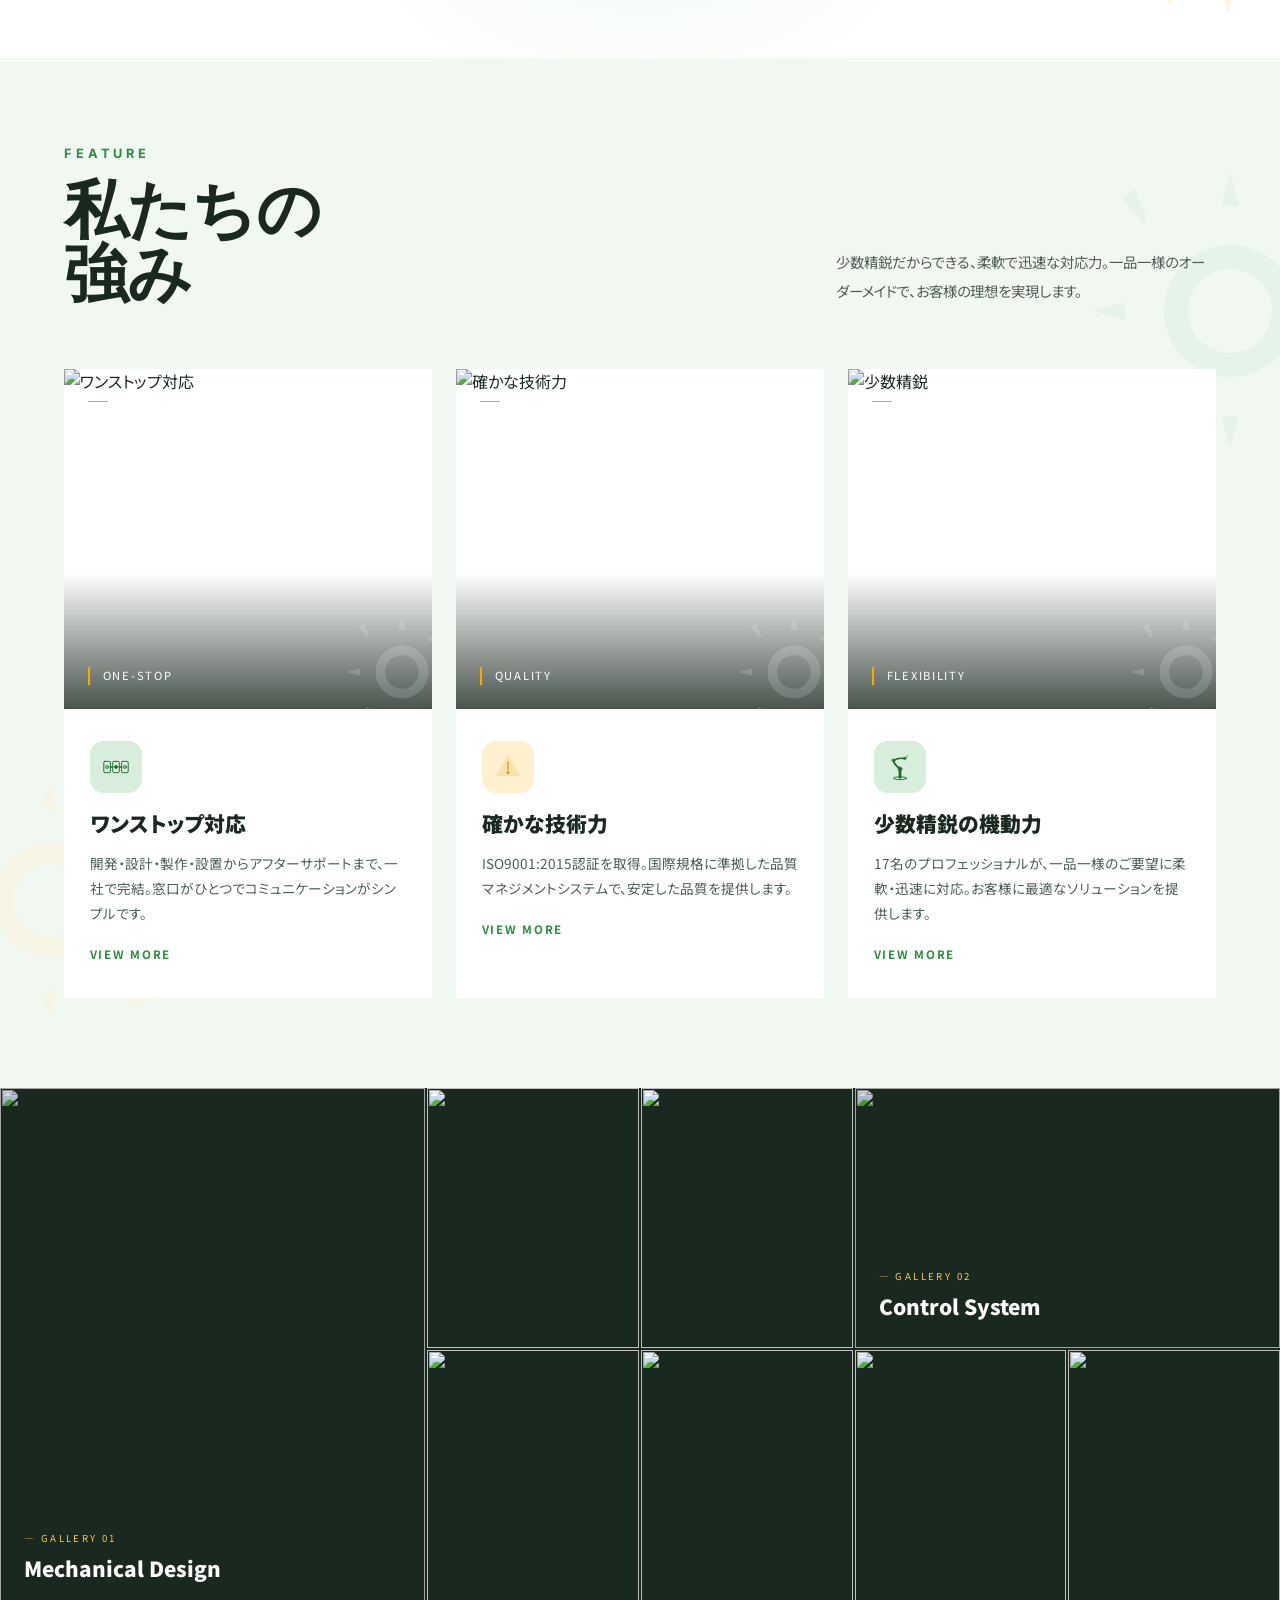
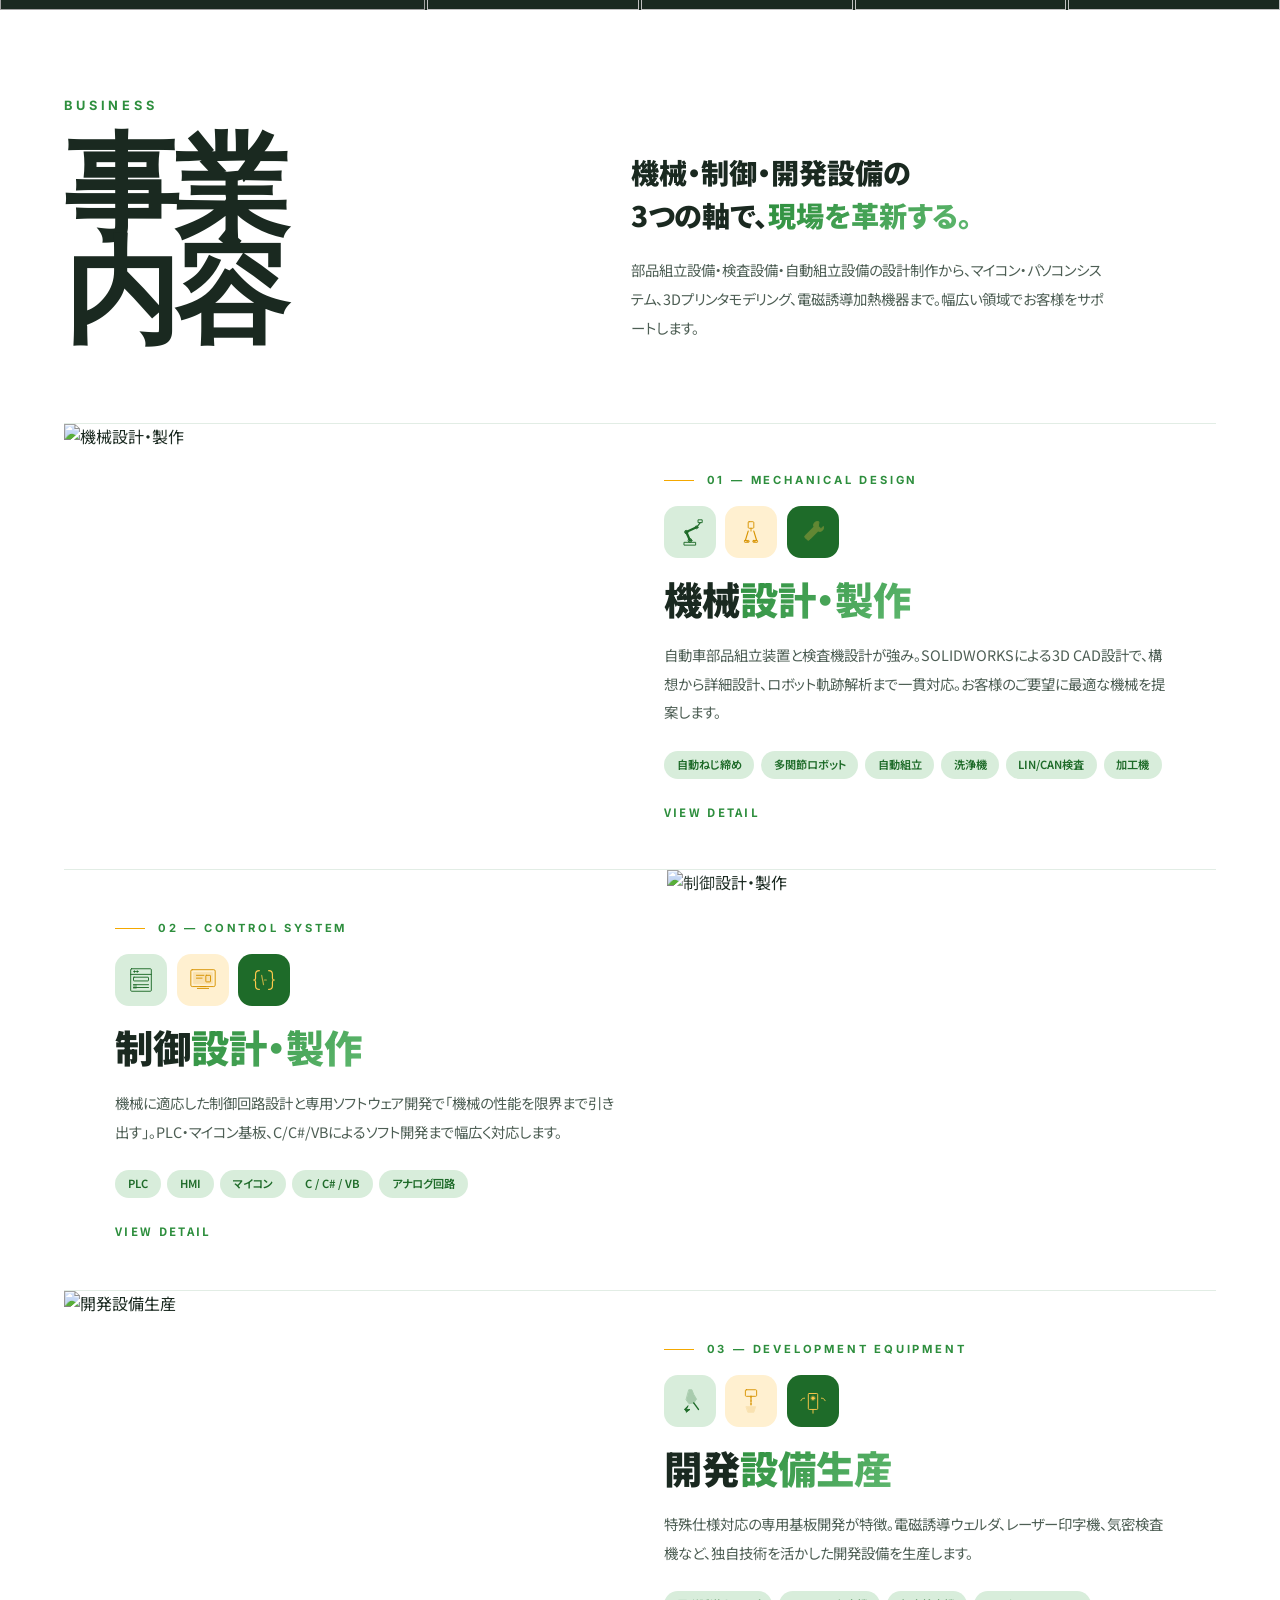
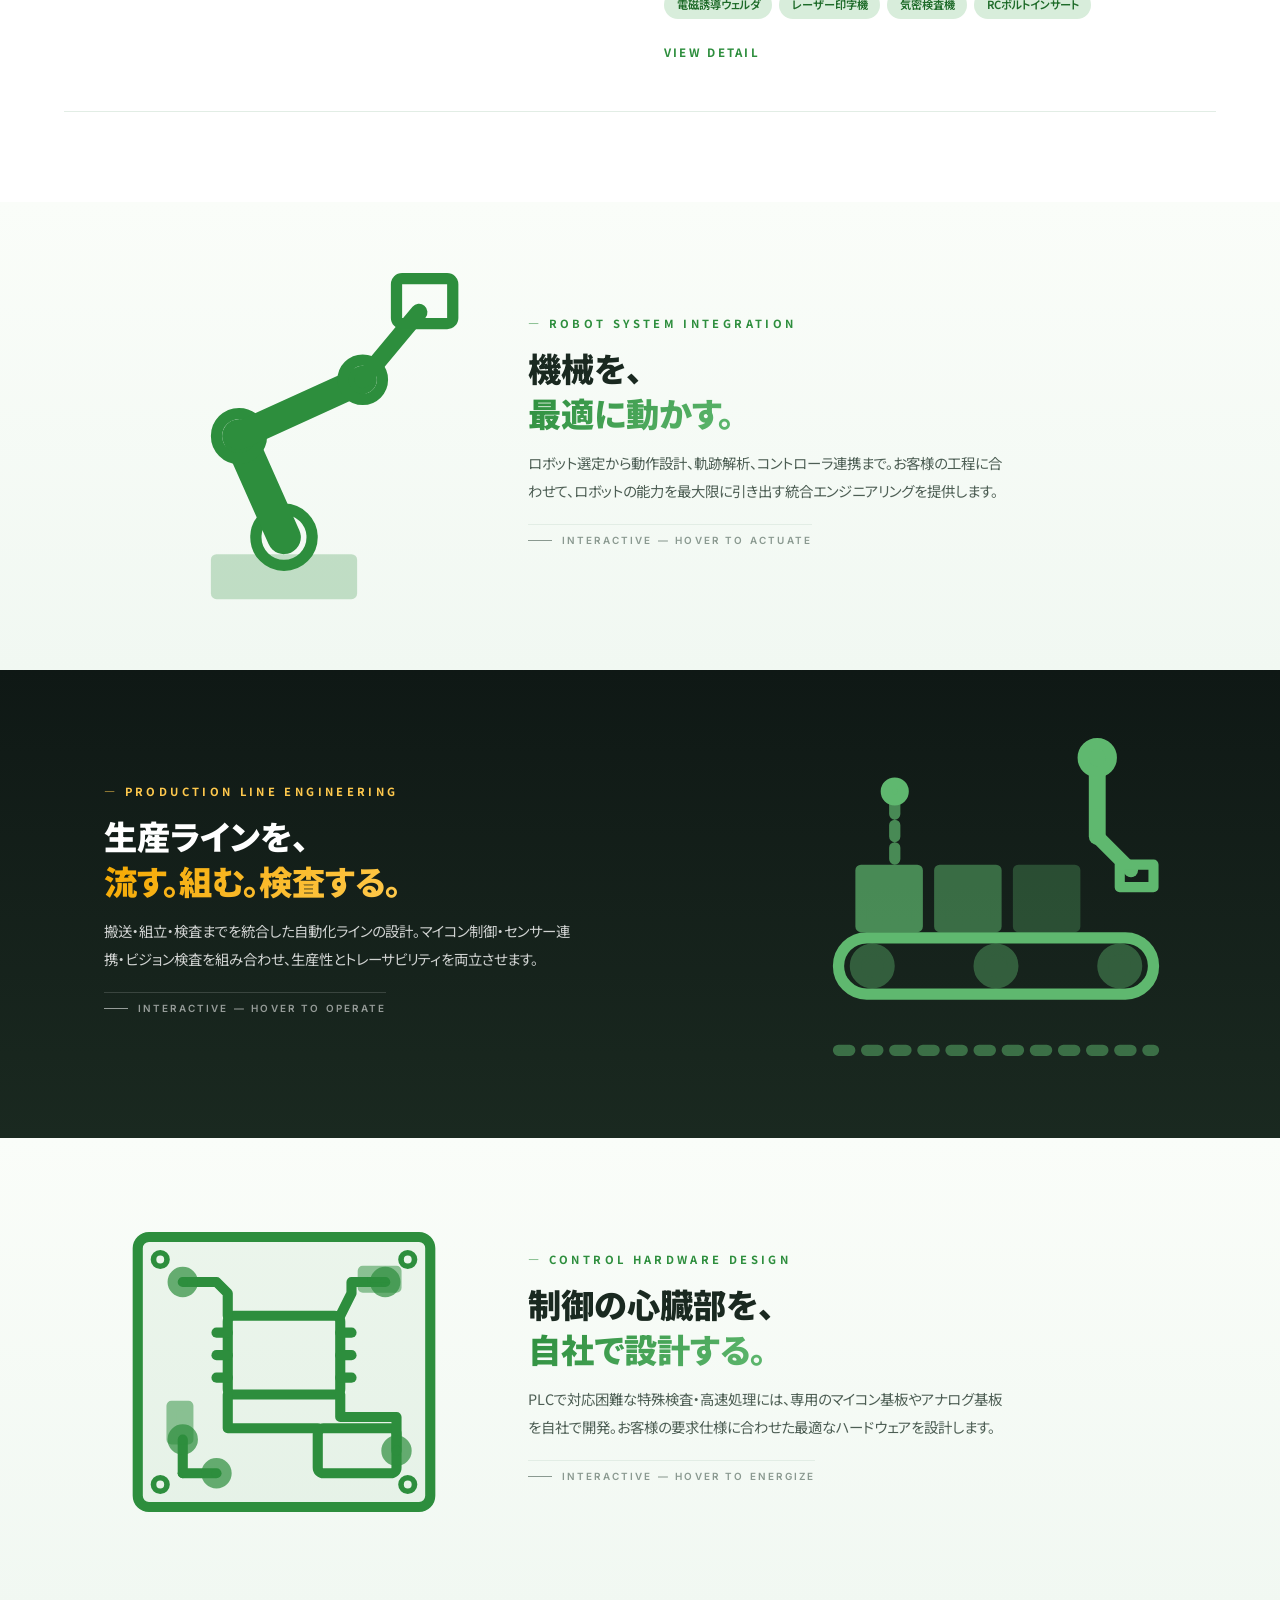
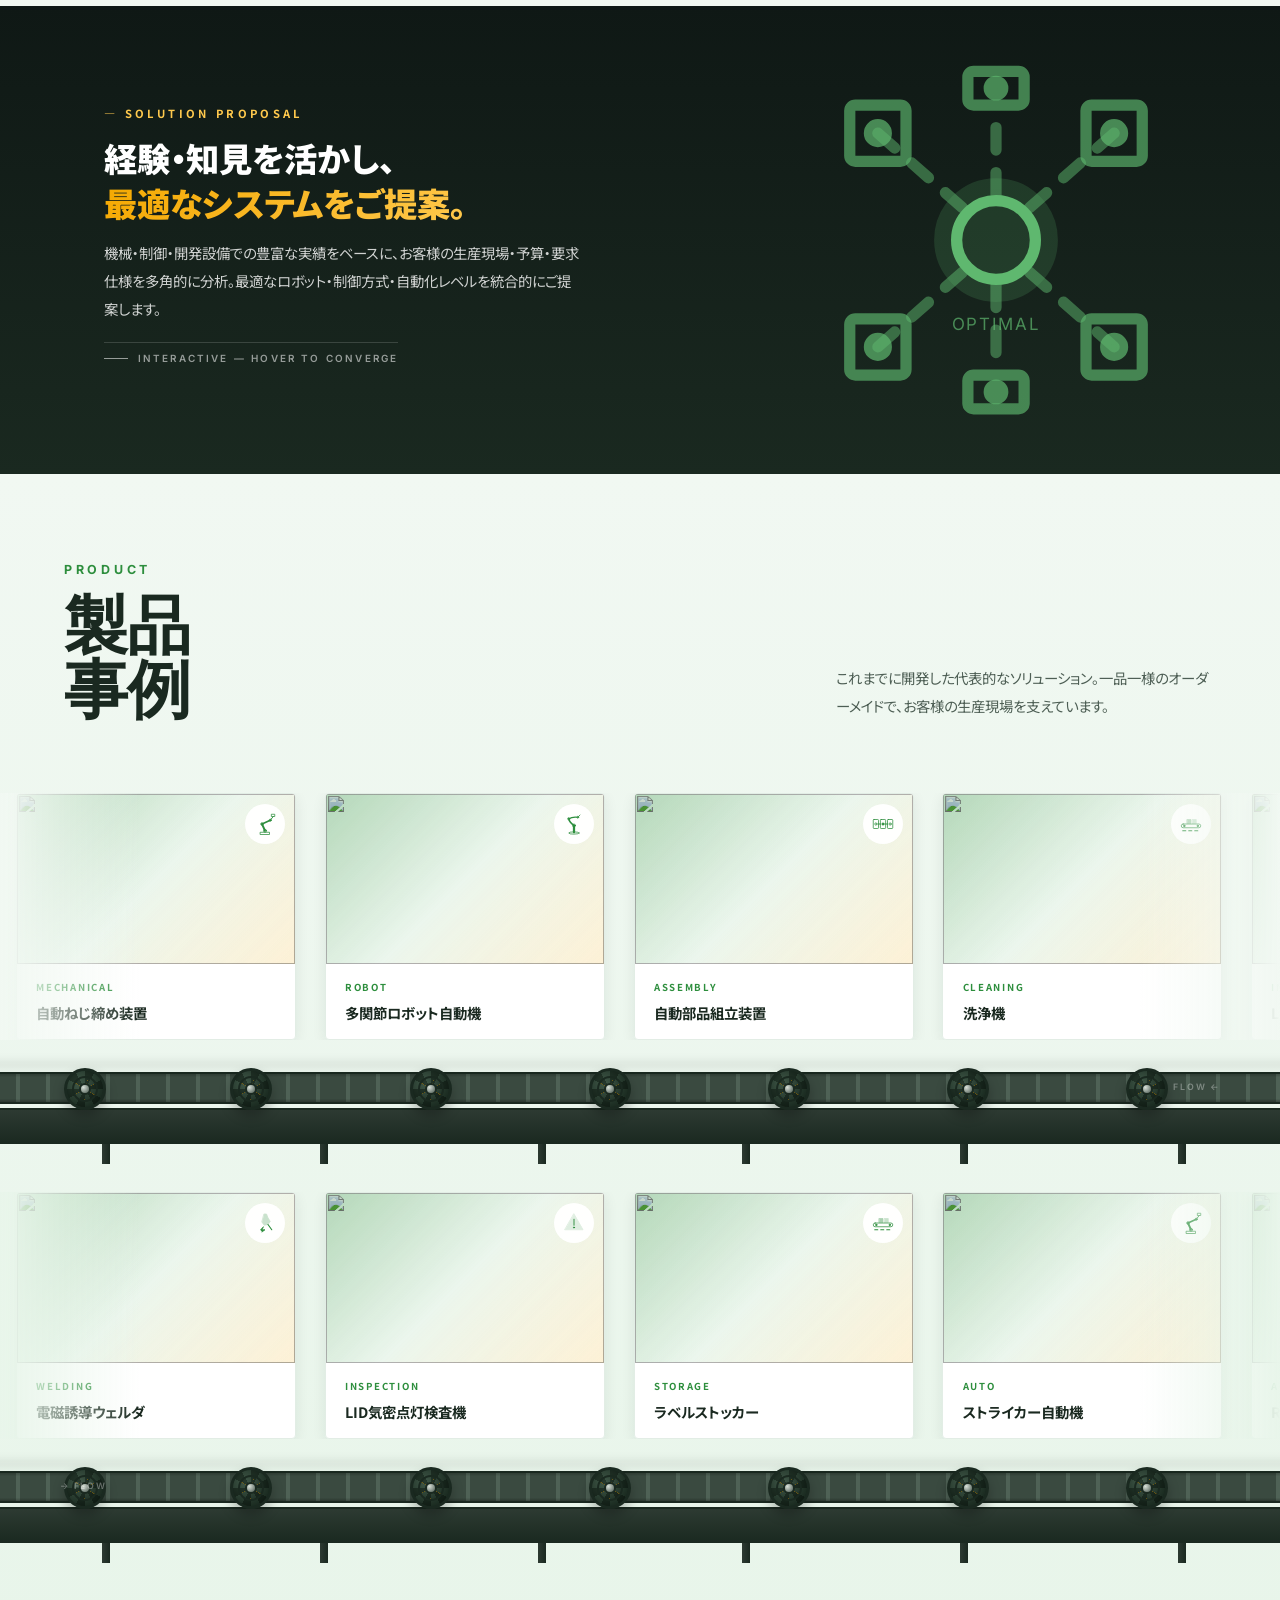
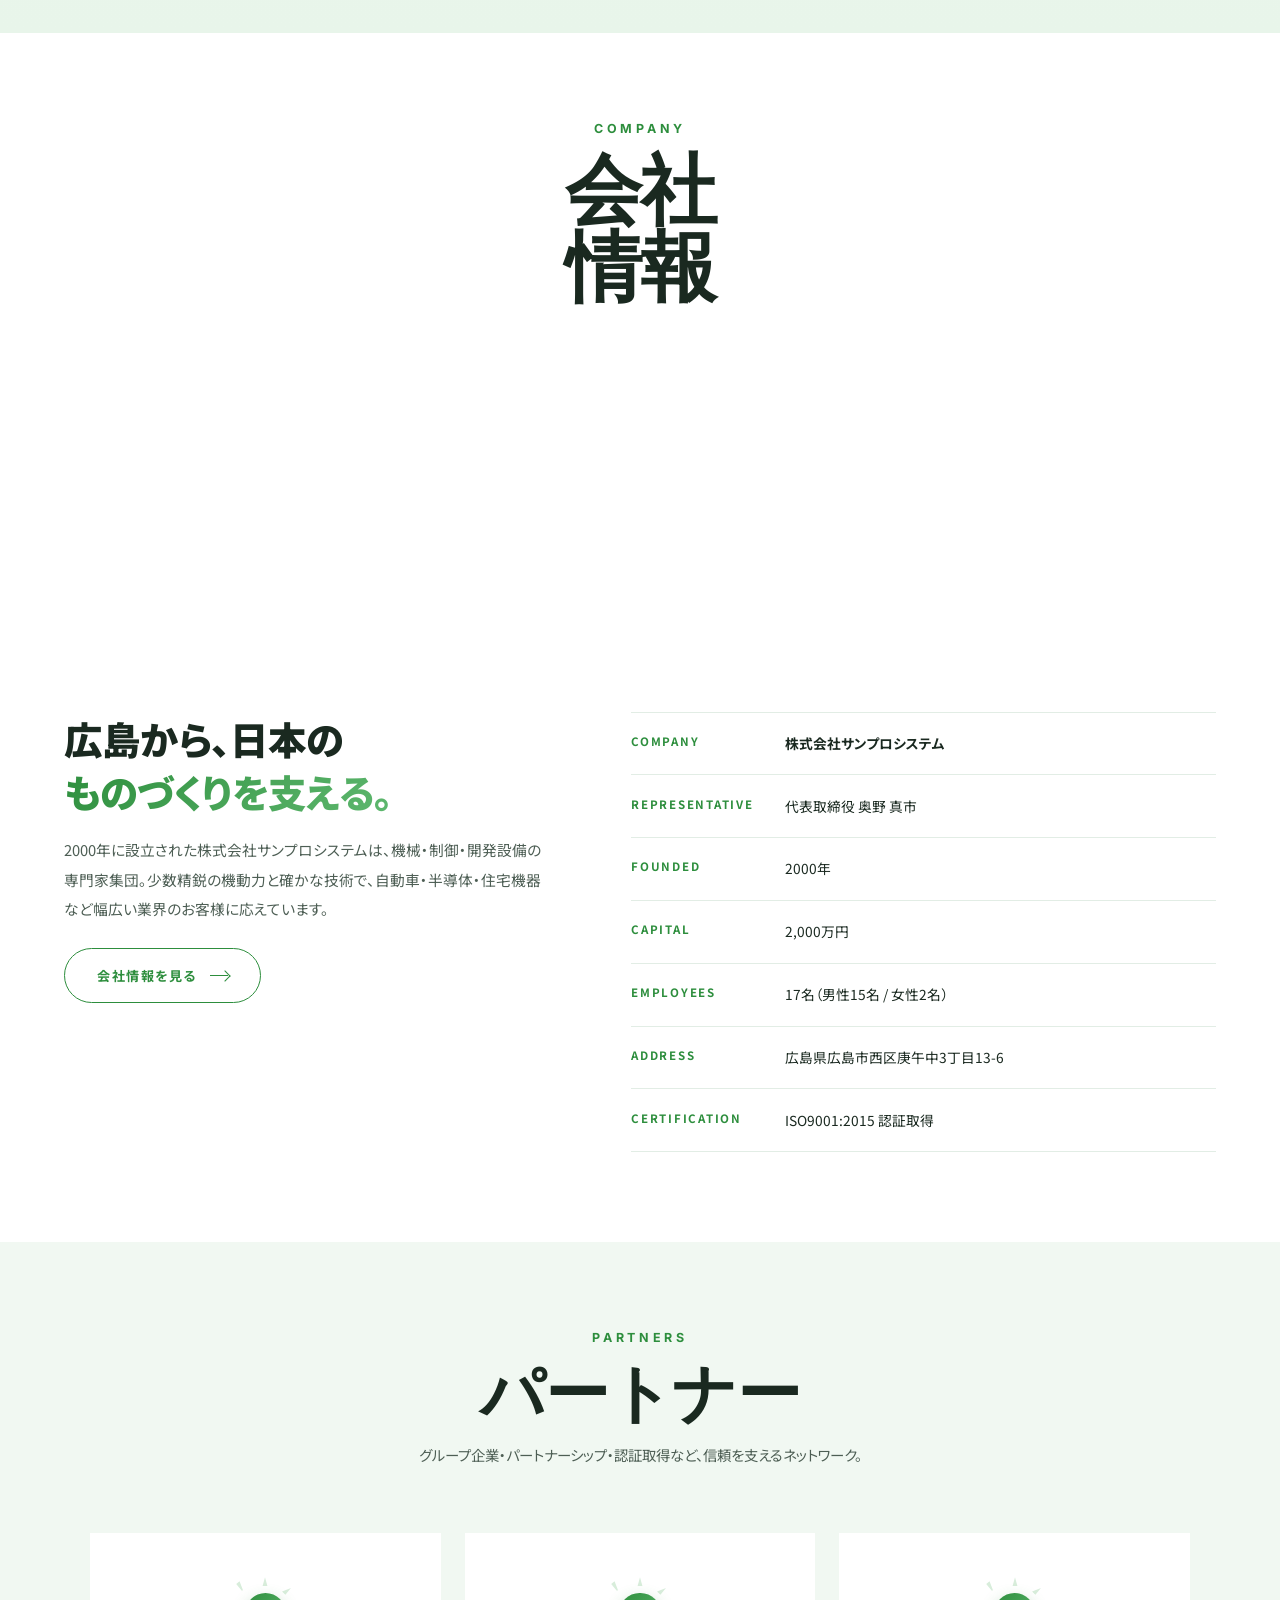
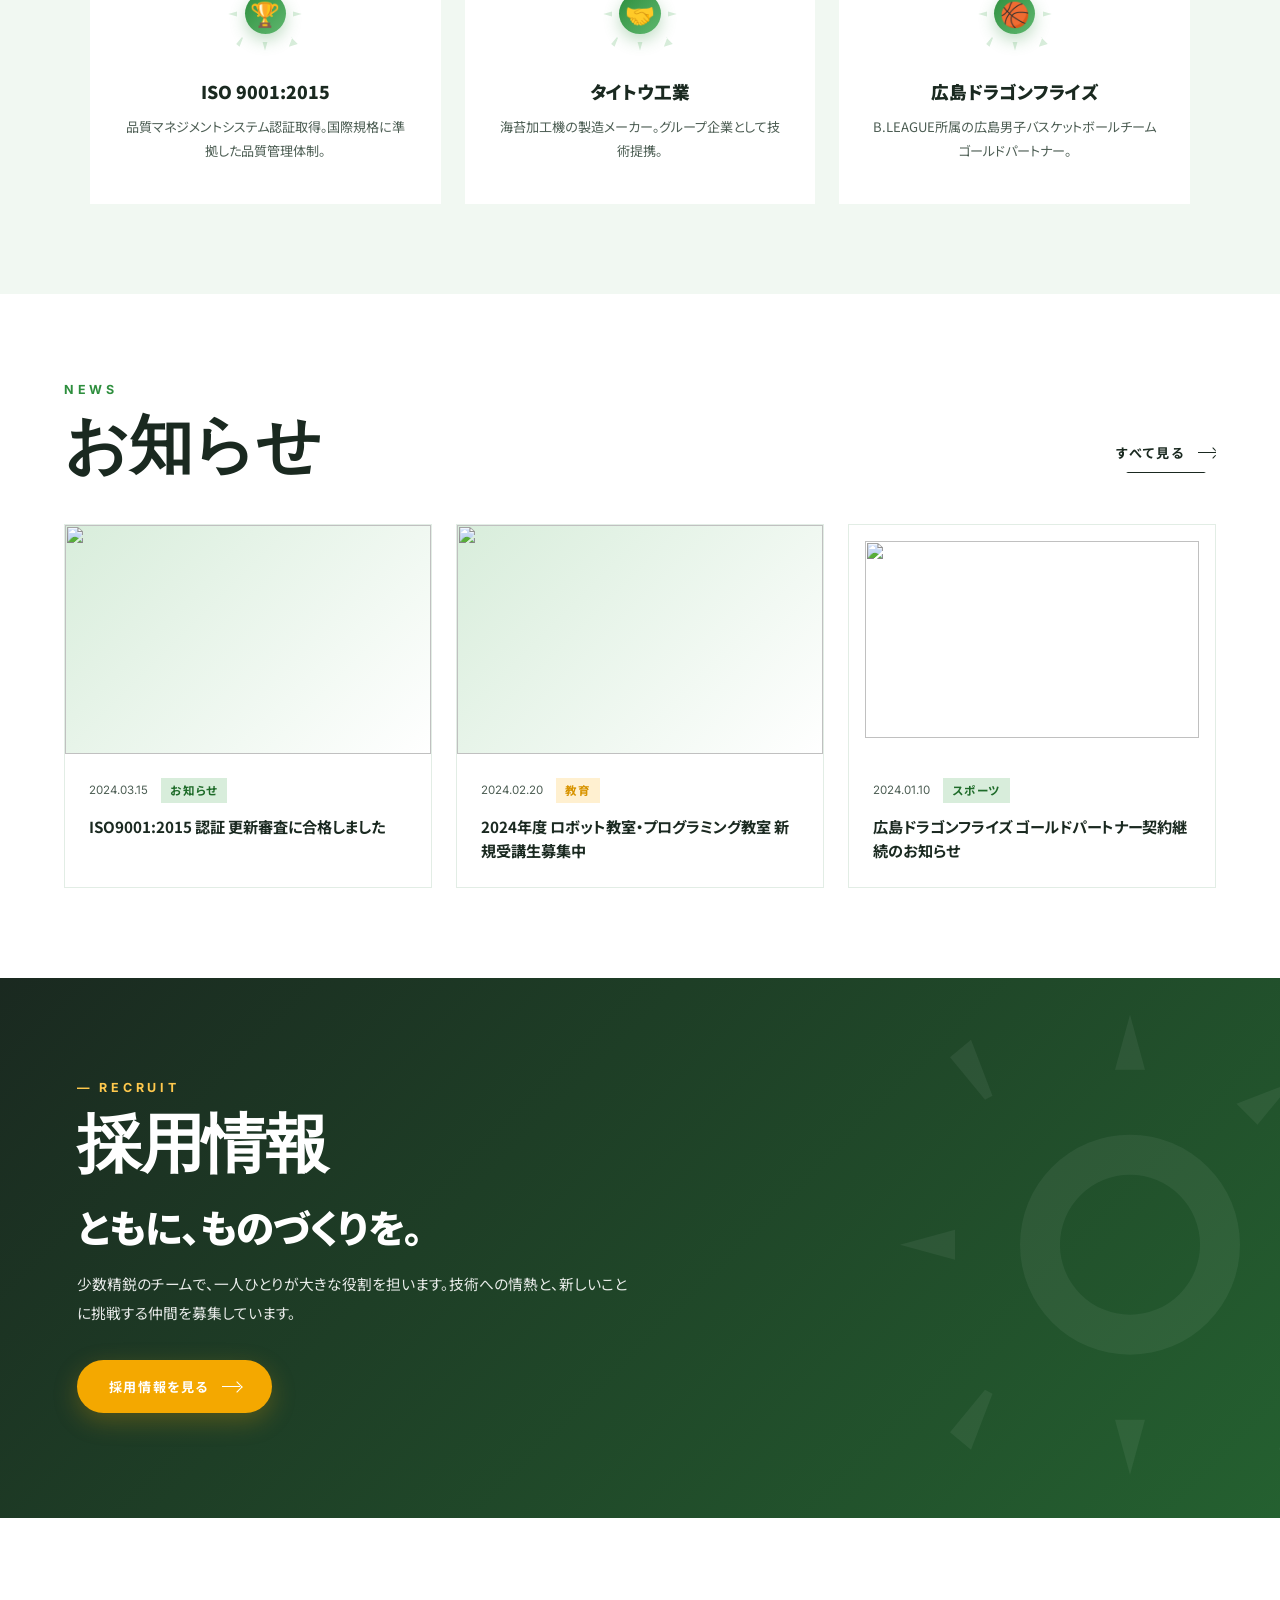
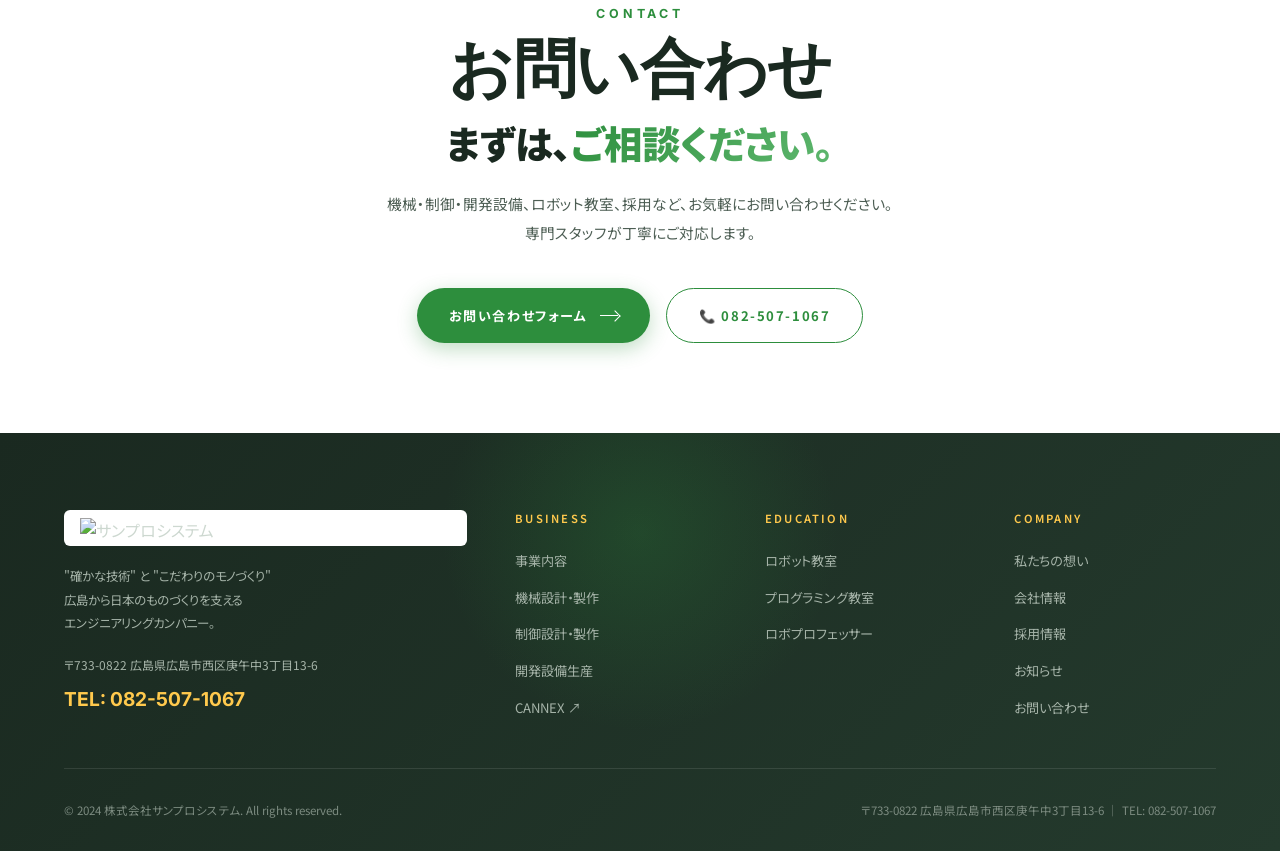
==== commit 79f39430: "feat: スパナカーソルをSVGファイル + CSS url() 方式に変更 実装方法を JSインジェクション → CSS native cursor: url() へ転換  - assets/im" ====
--- a/index.html
+++ b/index.html
@@ -7,7 +7,7 @@
 <meta name="description" content="広島県広島市の株式会社サンプロシステム。機械設計・制御設計・開発設備生産をワンストップで対応。ISO9001:2015認証取得。">
 <link rel="preconnect" href="https://fonts.googleapis.com">
 <link href="https://fonts.googleapis.com/css2?family=Noto+Sans+JP:wght@300;400;500;700;900&family=Inter:wght@300;400;500;700;900&display=swap" rel="stylesheet">
-<link rel="stylesheet" href="assets/css/style.css?v=6">
+<link rel="stylesheet" href="assets/css/style.css?v=7">
 <style>
 /* HERO */
 #hero{position:relative;height:100vh;min-height:680px;overflow:hidden;background:#1a2920}
@@ -1276,6 +1276,6 @@
   </div>
 </footer>
 
-<script src="assets/js/main.js?v=6"></script>
+<script src="assets/js/main.js?v=7"></script>
 </body>
 </html>
--- a/assets/css/style.css
+++ b/assets/css/style.css
@@ -56,27 +56,12 @@
 button{font:inherit;cursor:pointer;border:none;background:none}
 
 /* ═══════════════════════════════════
-   CURSOR - Gear themed
+   CURSOR - Native SVG wrench (CSS url)
 ═══════════════════════════════════ */
 @media(hover:hover){
-  body{cursor:none}
-  #cursor{
-    position:fixed;width:8px;height:8px;background:var(--green);
-    border-radius:50%;pointer-events:none;z-index:9999;
-    transform:translate(-50%,-50%);
-    transition:transform .25s,background .25s;
-  }
-  #cursor-ring{
-    position:fixed;width:42px;height:42px;
-    pointer-events:none;z-index:9998;
-    transform:translate(-50%,-50%);
-    transition:transform .15s var(--ease),width .3s,height .3s;
-  }
-  #cursor-ring svg{width:100%;height:100%;animation:wrenchSwing 2.6s ease-in-out infinite}
-  @keyframes wrenchSwing{
-    0%,100%{transform:rotate(-4deg)}
-    50%{transform:rotate(10deg)}
-  }
+  body{cursor:url('../img/cursor-wrench.svg') 6 6, auto}
+  /* JS-injected custom cursor elements are hidden — native cursor takes over */
+  #cursor,#cursor-ring{display:none!important}
 }
 @media(hover:none){#cursor,#cursor-ring{display:none}}
 
